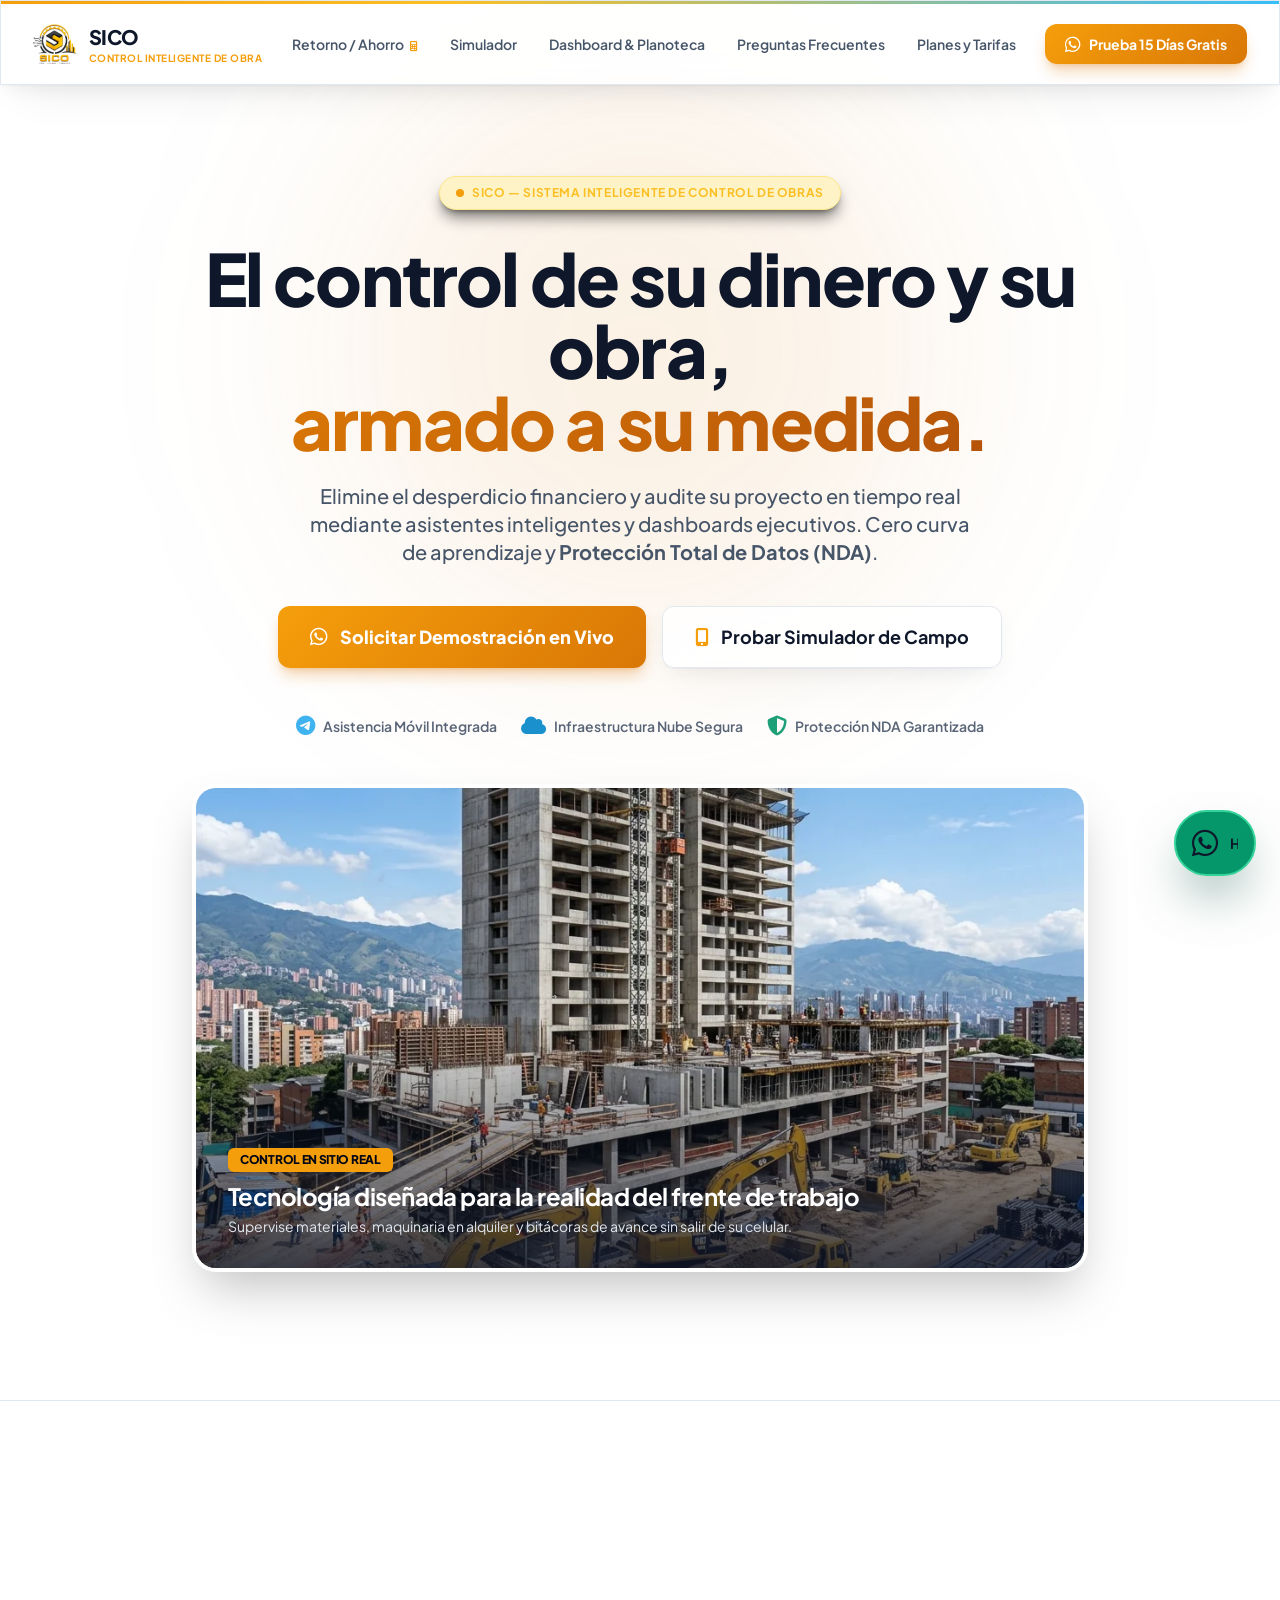
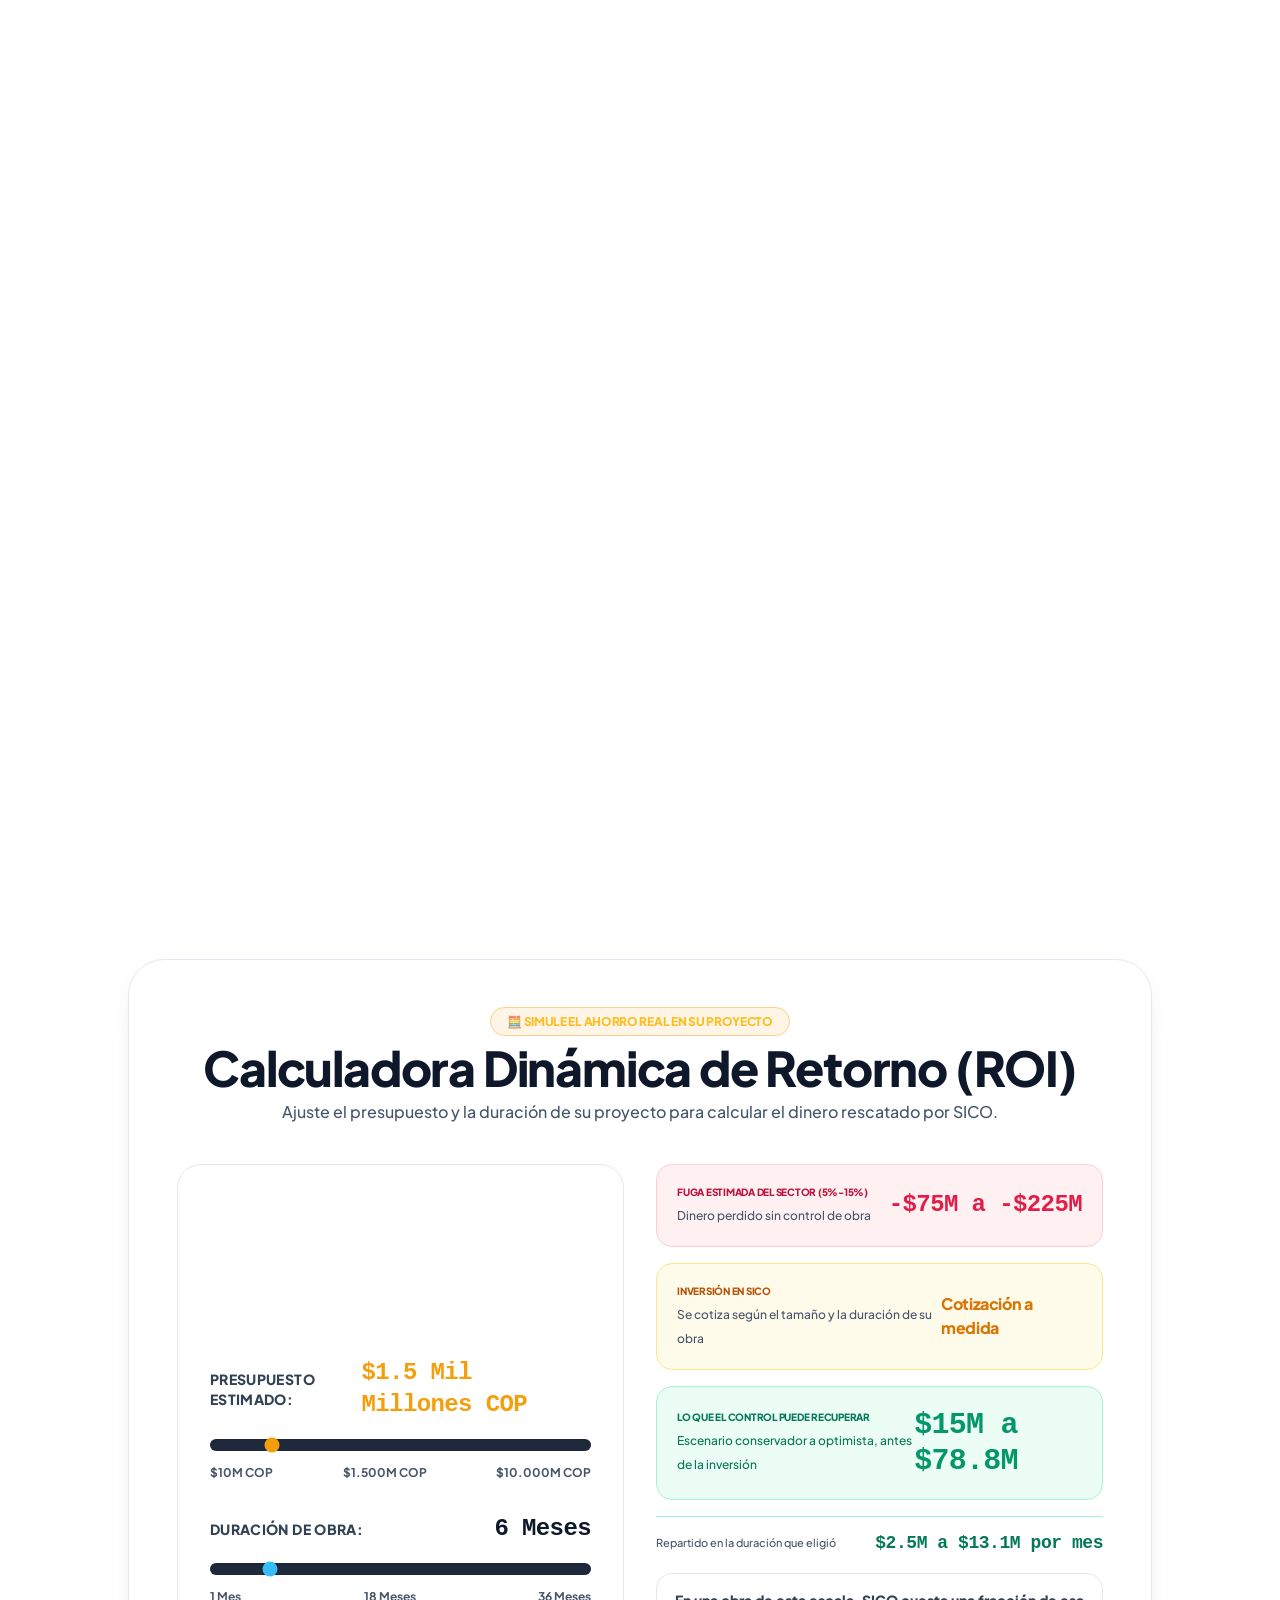
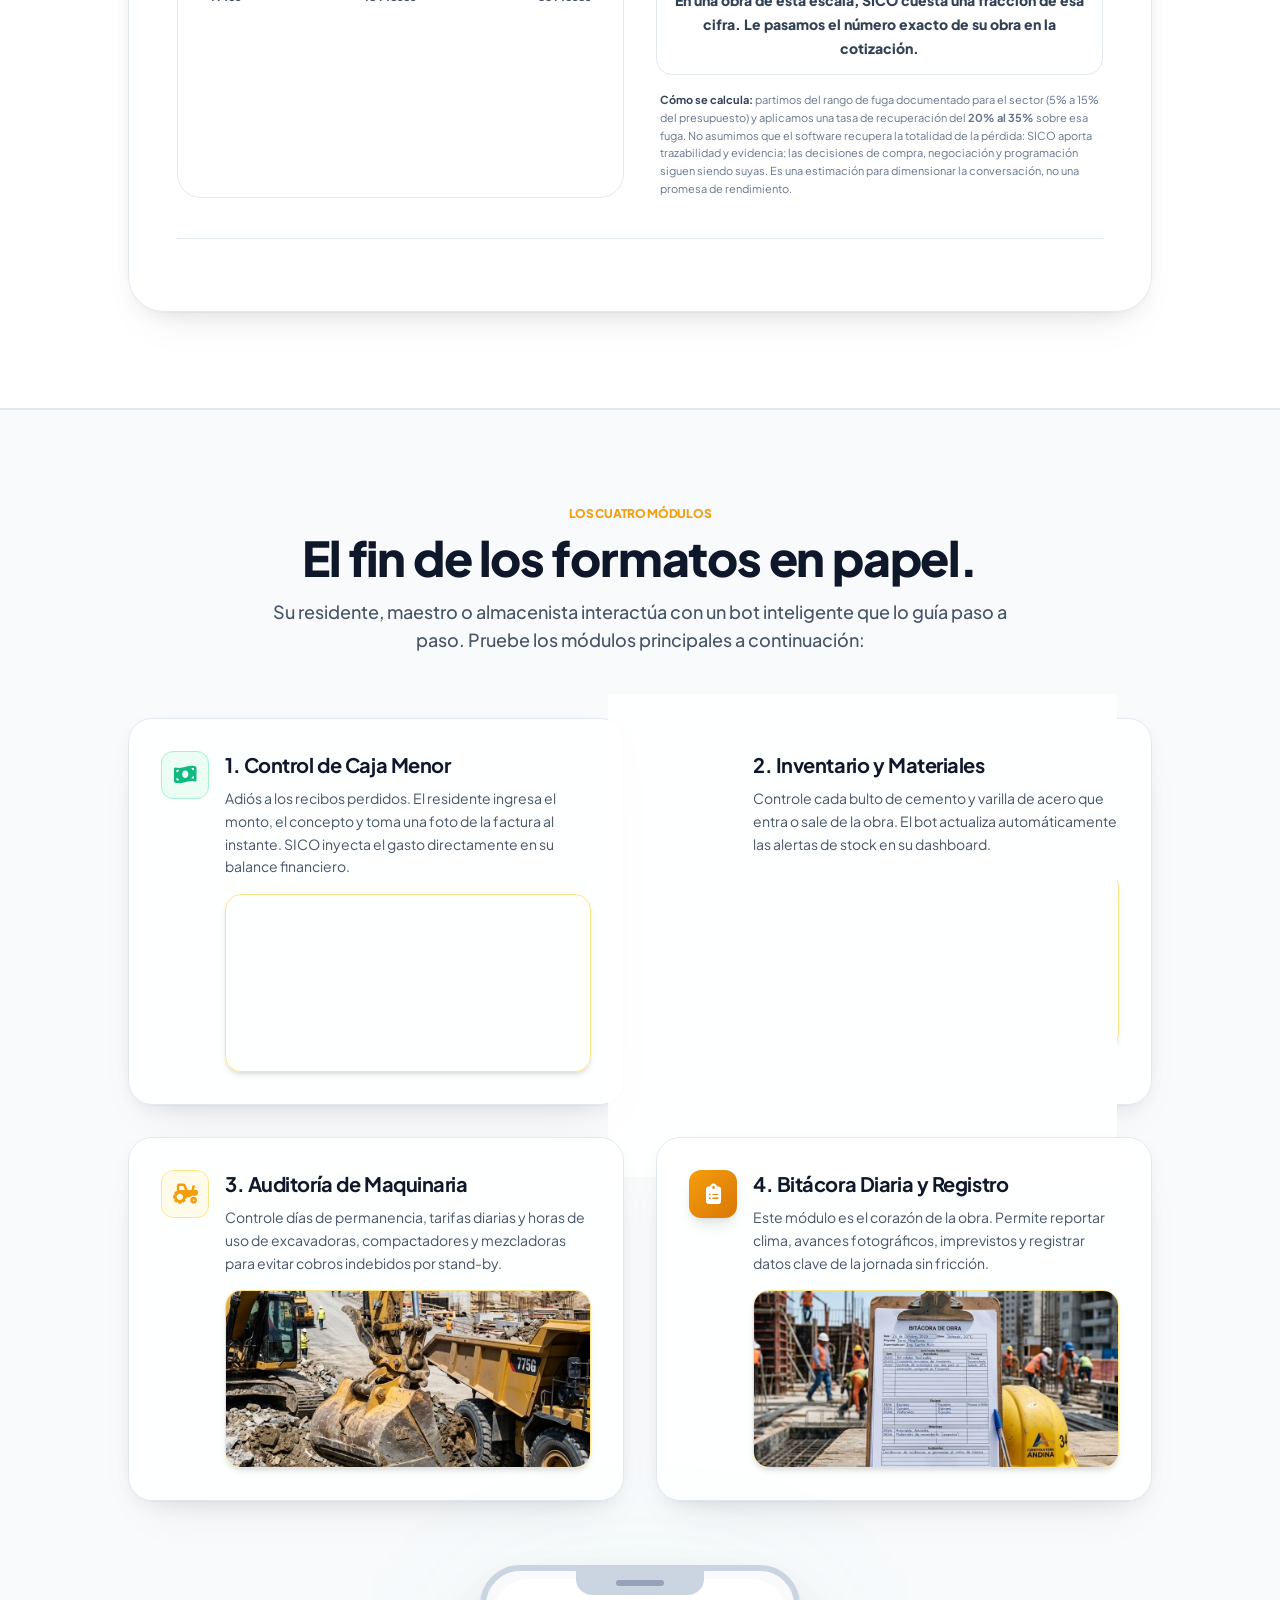
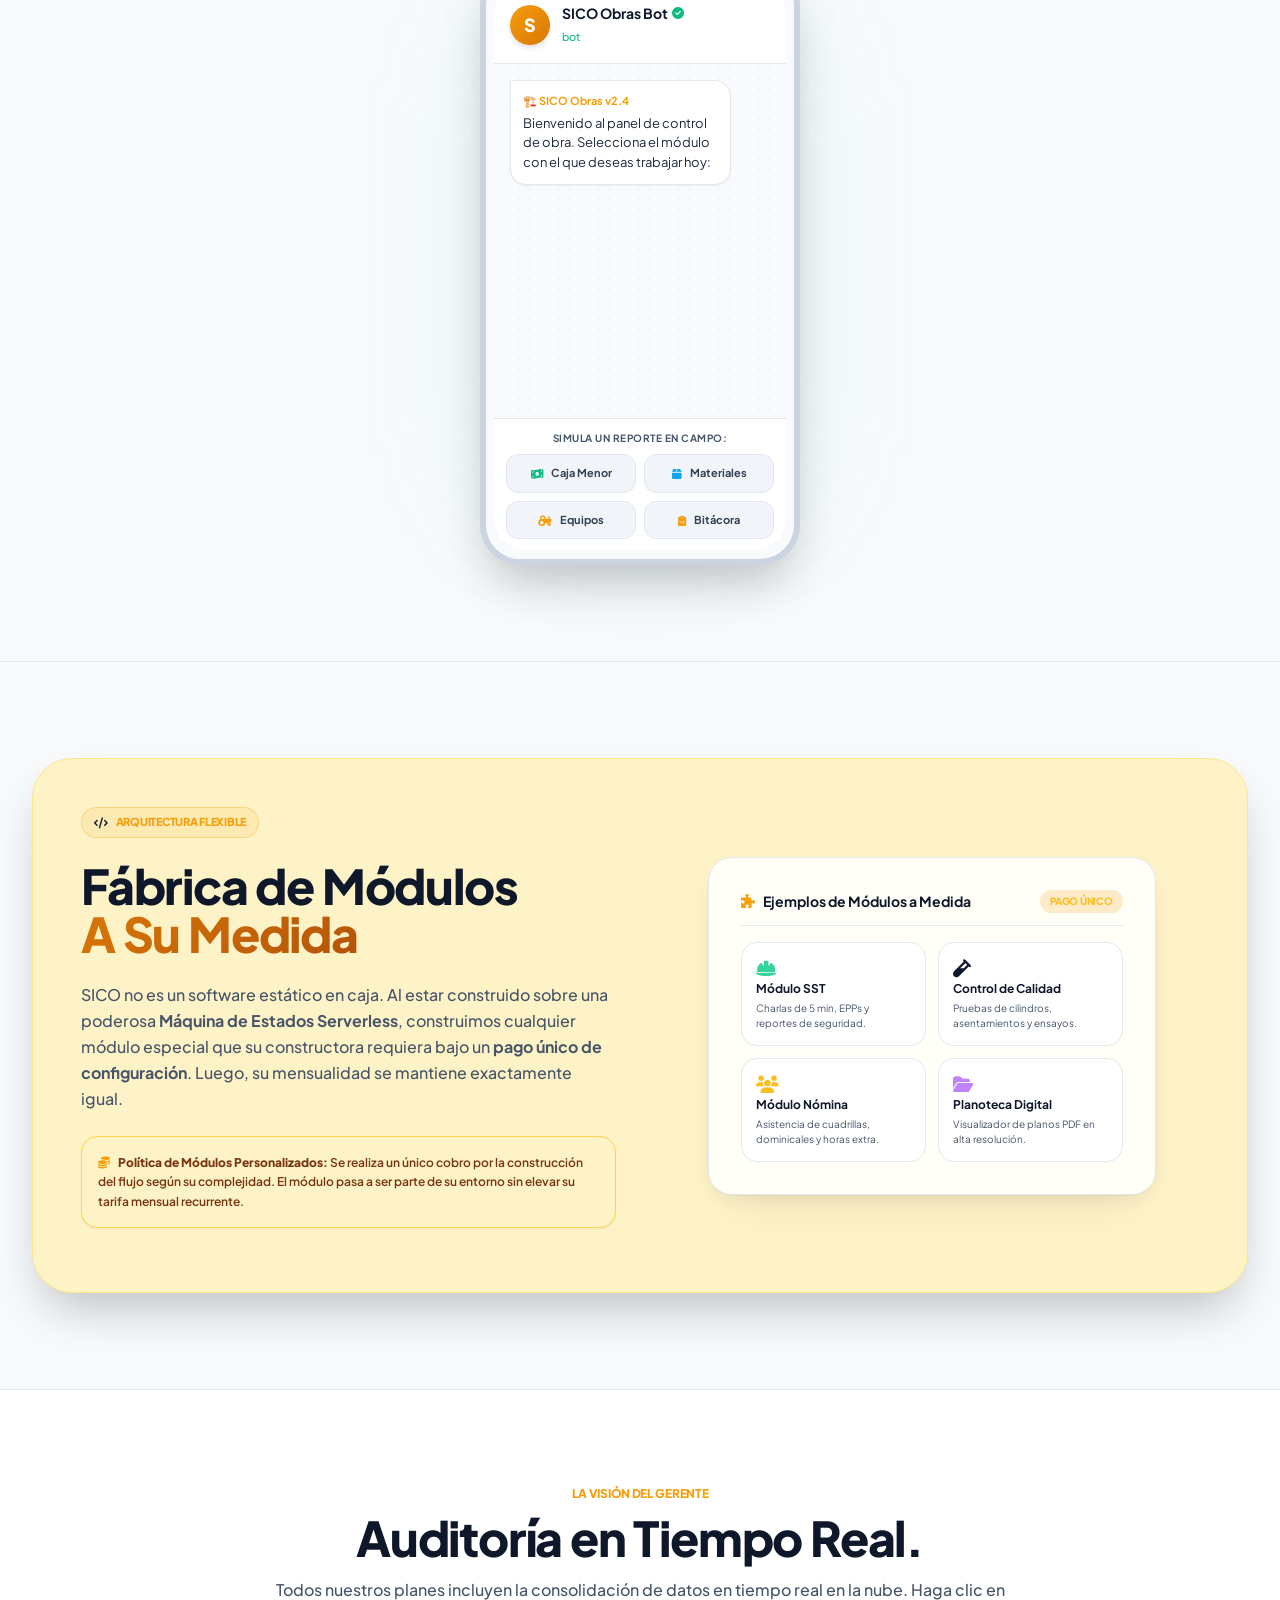
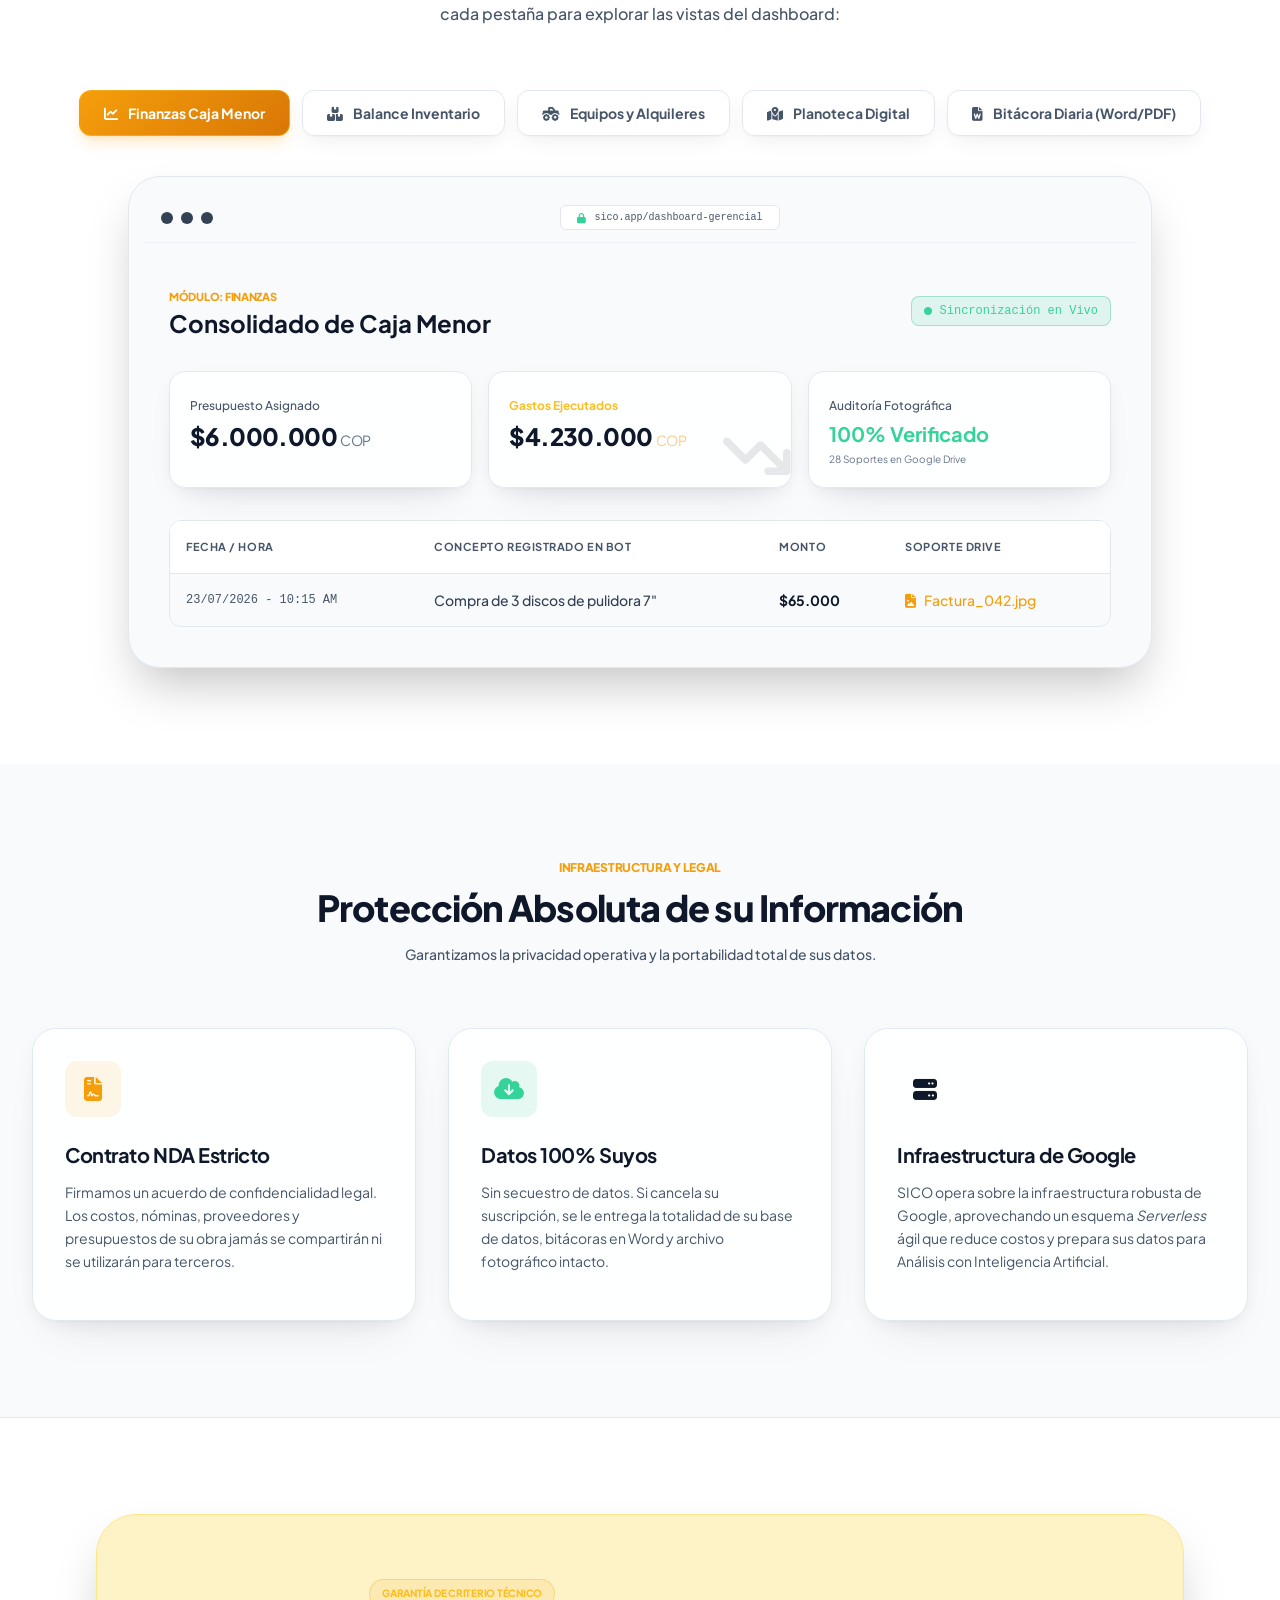
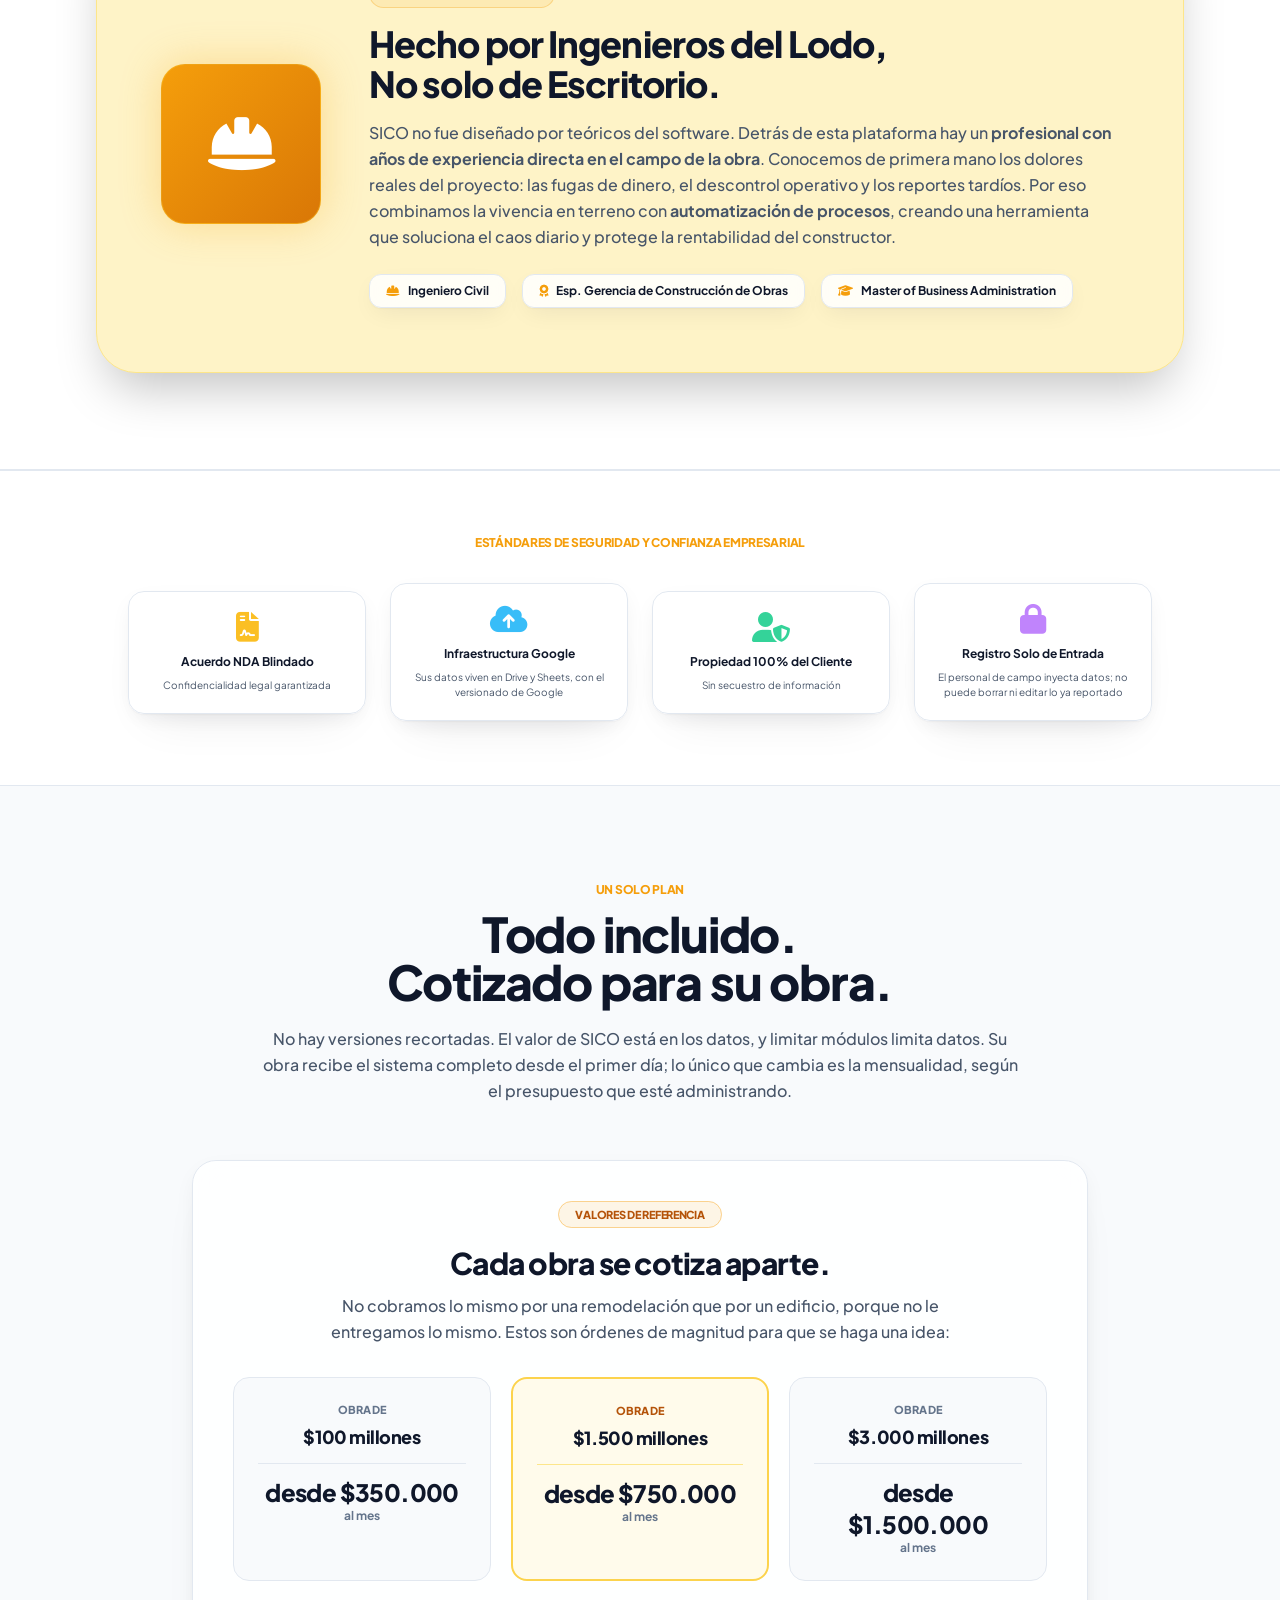
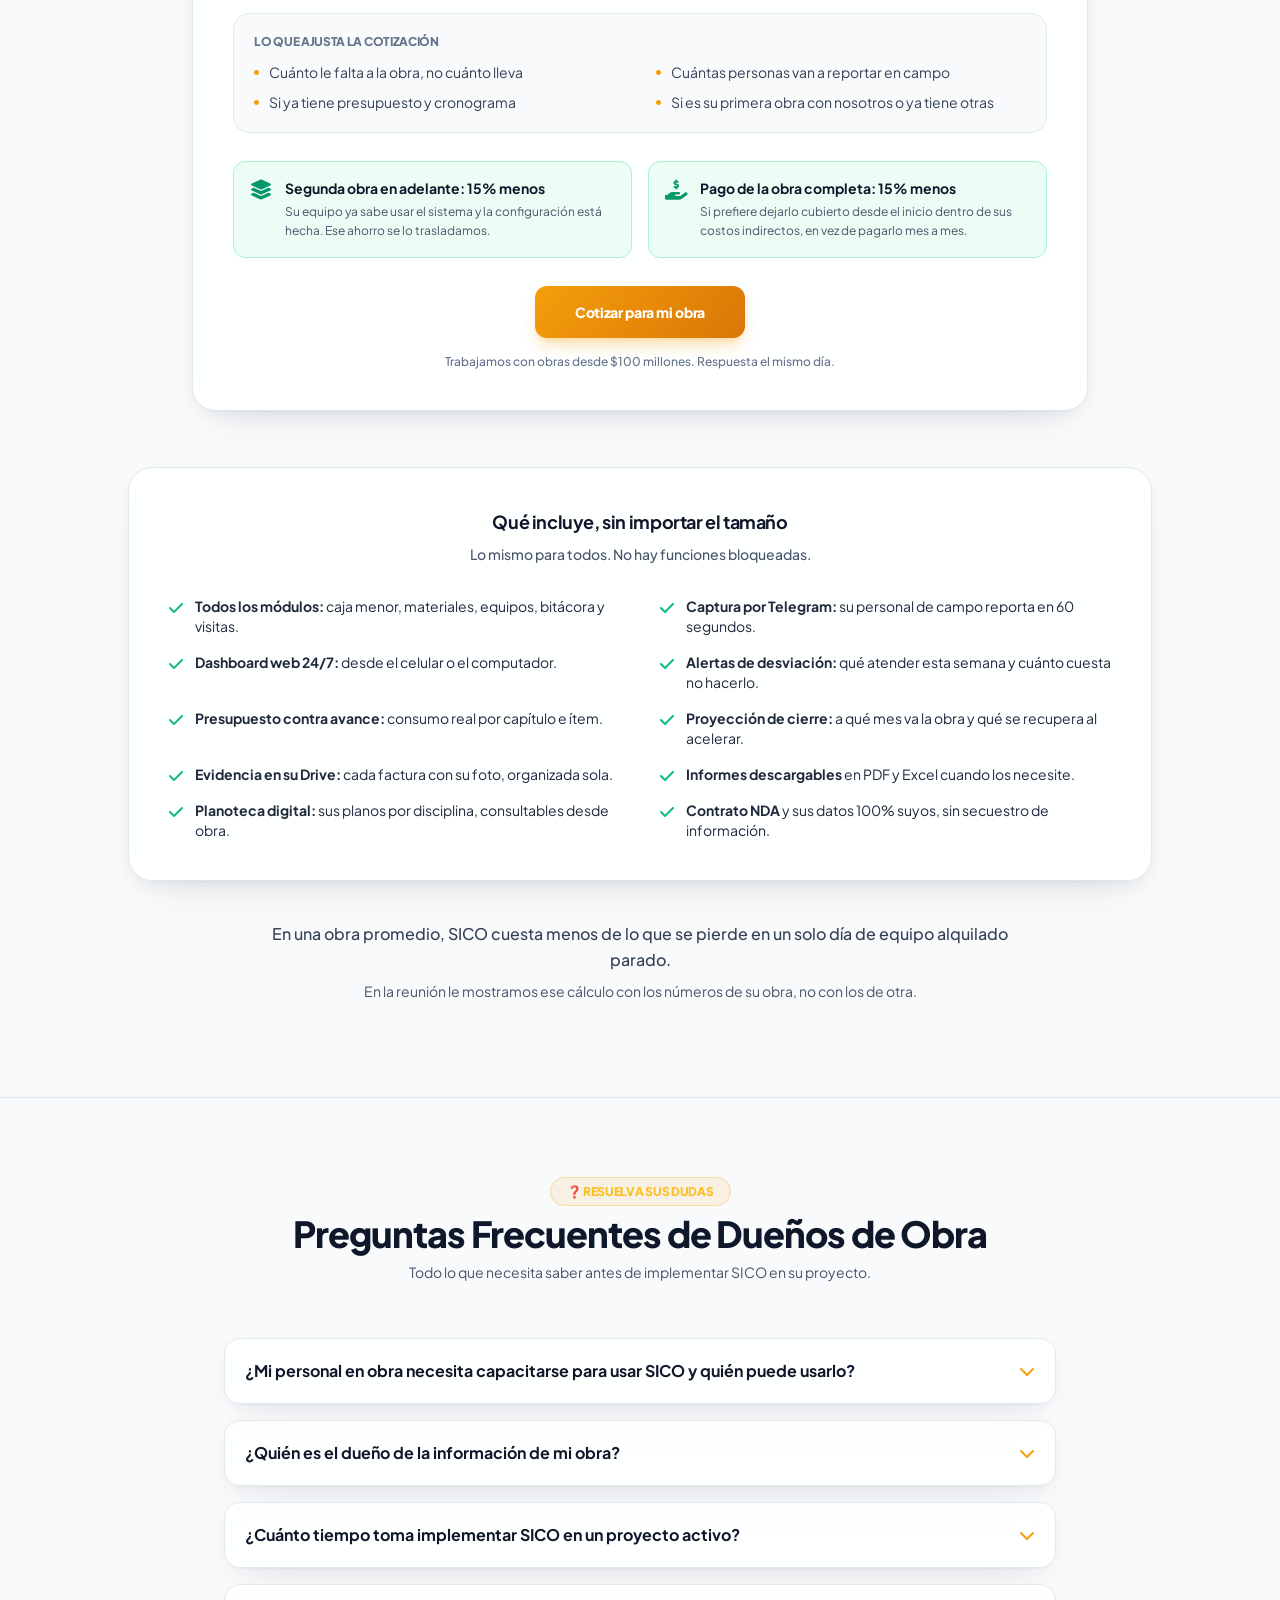
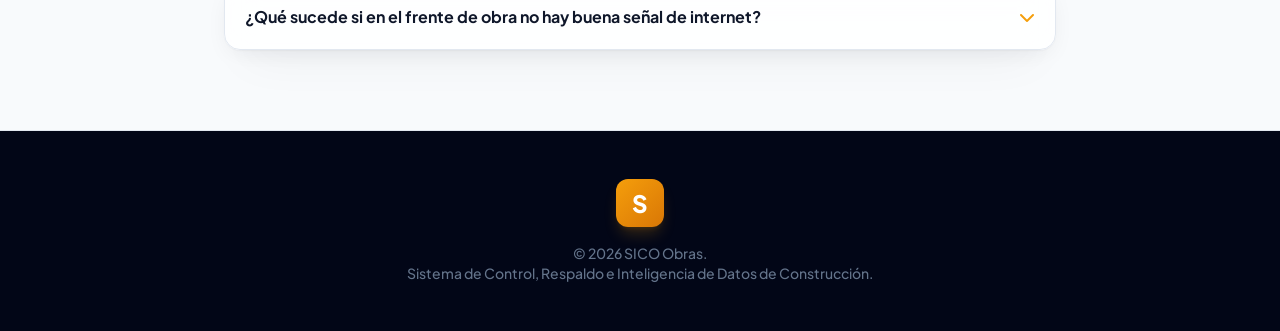
==== index.html @ 71a1b3aa "Retorno: cifras alineadas con la calculadora y el slider de meses ya calcula" ====
<!DOCTYPE html>
<html lang="es" class="scroll-smooth">
<head>
    <meta charset="UTF-8">
    <meta name="viewport" content="width=device-width, initial-scale=1.0">
    <title>SICO - Control, Respaldo y Visibilidad Total para el Dueño de Obra</title>
    <meta name="description" content="Sistema Inteligente de Control de Obras. Audite su presupuesto, caja menor, materiales y bitácoras en tiempo real con cero curva de aprendizaje.">
    
    <!-- Open Graph / WhatsApp / Social Media Meta Tags -->
    <meta property="og:type" content="website">
    <meta property="og:url" content="https://jguao18.github.io/sico-web/">
    <meta property="og:title" content="SICO — Control Inteligente y Respaldo de Obra">
    <meta property="og:description" content="Audite caja menor, materiales, maquinaria y bitácora de su obra en tiempo real. Sus datos, su Drive, contrato NDA.">
    <meta property="og:image" content="https://jguao18.github.io/sico-web/assets/logo_final.jpeg">
    <meta property="og:locale" content="es_CO">
    <meta name="theme-color" content="#0F172A">

    <!-- Favicons -->
    <link rel="icon" href="assets/favicon.ico" sizes="any">
    <link rel="icon" type="image/png" sizes="32x32" href="assets/favicon-32.png">
    <link rel="icon" type="image/png" sizes="192x192" href="assets/favicon-192.png">
    <link rel="apple-touch-icon" href="assets/favicon-180.png">

    <link rel="preload" as="image" href="assets/obra_hero.webp" type="image/webp">
    <link rel="preload" as="font" type="font/woff2" href="assets/fonts/plus-jakarta-sans-latin-800-normal.woff2" crossorigin>

    <!-- ------------------------------------------------------------------
         ESTILOS: TODO LOCAL, CERO CDN
         Antes esto eran tres llamadas externas (cdn.tailwindcss.com, cdnjs y
         fonts.googleapis.com). El 4 de agosto de 2026 el DNS dejo de resolver
         cdn.tailwindcss.com y la pagina se mostro sin una sola linea de CSS:
         todo el contenido apilado a la izquierda. Un sitio comercial no puede
         depender de que tres servidores ajenos respondan.

         assets/sico.css lleva dentro Tailwind ya compilado, Font Awesome
         (solo los 44 iconos que usa la pagina) y Plus Jakarta Sans.
         La configuracion de tema que antes vivia aqui en un <script> ahora
         esta en assets/tailwind.config.js.

         IMPORTANTE: si agregas clases nuevas de Tailwind al HTML, hay que
         recompilar. Pasos en assets/COMO-RECOMPILAR.md
         ------------------------------------------------------------------ -->
    <link rel="stylesheet" href="assets/sico.css">
    <style>
        body {
            background-color: #F8FAFC;
            background-image: radial-gradient(circle at top, #FFFFFF 0%, #F8FAFC 100%);
            color: #0F172A;
        }
        .amber-gradient {
            background: linear-gradient(135deg, #F59E0B 0%, #D97706 100%);
        }
        .amber-gradient-text {
            background: linear-gradient(135deg, #D97706 0%, #B45309 100%);
            -webkit-background-clip: text;
            -webkit-text-fill-color: transparent;
        }
        .glass-panel {
            background: rgba(255, 255, 255, 0.85);
            backdrop-filter: blur(16px);
            -webkit-backdrop-filter: blur(16px);
            border: 1px solid #E2E8F0;
            /* Sombra en capas: una cercana y densa para definir el borde, otra
               amplia y difusa para dar profundidad. Es lo que separa una tarjeta
               que se ve "plana de plantilla" de una que se ve cara. */
            box-shadow:
                0 1px 2px rgba(15, 23, 42, 0.04),
                0 8px 24px -6px rgba(15, 23, 42, 0.08),
                0 24px 48px -24px rgba(15, 23, 42, 0.10);
            transition: box-shadow .35s cubic-bezier(.4,0,.2,1), transform .35s cubic-bezier(.4,0,.2,1);
        }
        .glass-panel:hover {
            box-shadow:
                0 1px 2px rgba(15, 23, 42, 0.05),
                0 12px 32px -8px rgba(15, 23, 42, 0.12),
                0 32px 64px -28px rgba(15, 23, 42, 0.16);
        }

        /* ------------------------------------------------------------------
           ACABADO TIPOGRÁFICO
           Los títulos muy grandes con font-weight 900 necesitan tracking
           negativo; sin él se leen anchos y baratos. Las cifras van en
           tabular-nums para que no "bailen" al mover los sliders del ROI.
           ------------------------------------------------------------------ */
        h1, h2, h3 { letter-spacing: -0.022em; }
        .font-black { letter-spacing: -0.025em; }
        .font-mono, [id^="calc"], [id^="kpi"] {
            font-variant-numeric: tabular-nums;
            font-feature-settings: "tnum" 1;
        }
        body {
            -webkit-font-smoothing: antialiased;
            -moz-osx-font-smoothing: grayscale;
            text-rendering: optimizeLegibility;
        }

        /* Filete superior de marca: detalle de acabado de sitio corporativo */
        .brand-rule {
            height: 3px;
            background: linear-gradient(90deg, #F59E0B 0%, #FBBF24 35%, #38BDF8 100%);
        }

        /* Respeta a quien tiene activado "reducir movimiento" en su sistema */
        @media (prefers-reduced-motion: reduce) {
            *, *::before, *::after {
                animation-duration: .01ms !important;
                transition-duration: .01ms !important;
                scroll-behavior: auto !important;
            }
        }
        .glass-panel-light {
            background: #FEF3C7;
            border: 1px solid #FDE68A;
        }
        .glow-accent {
            box-shadow: 0 0 25px rgba(217, 119, 6, 0.15);
        }
        .glow-hover:hover {
            box-shadow: 0 10px 30px rgba(217, 119, 6, 0.15);
            border-color: rgba(217, 119, 6, 0.4);
        }
        
        .telegram-chat::-webkit-scrollbar {
            width: 4px;
        }
        .telegram-chat::-webkit-scrollbar-thumb {
            background: #CBD5E1;
            border-radius: 4px;
        }
    </style>
</head>
<body class="text-sico-textMain font-sans antialiased selection:bg-sico-accent selection:text-slate-900">

    <!-- NAVIGATION BAR -->
    <nav class="fixed top-0 left-0 w-full z-50 glass-panel border-b border-sico-border shadow-lg">
        <div class="brand-rule"></div>
        <div class="max-w-7xl mx-auto px-4 sm:px-6 lg:px-8 h-20 flex items-center justify-between">
            <div class="flex items-center gap-3">
                <!-- LOGO OFICIAL FLUIDO -->
                <div class="relative group cursor-pointer">
                    <picture>
                        <source srcset="assets/logo_sico.webp" type="image/webp">
                        <img src="assets/logo_sico.png" alt="Logo SICO" width="44" height="40" decoding="async" class="h-10 w-auto object-contain">
                    </picture>
                </div>
                <div>
                    <span class="text-xl font-black tracking-wider text-slate-900">SICO</span>
                    <span class="block text-[10px] text-sico-accent font-bold uppercase tracking-wider">Control Inteligente de Obra</span>
                </div>
            </div>
            <div class="hidden lg:flex items-center gap-8 text-sm font-semibold text-sico-textMuted">
                <a href="#ahorro" class="hover:text-sico-accent transition-colors">Retorno / Ahorro <i class="fa-solid fa-calculator text-sico-accent text-[10px] ml-1"></i></a>
                <a href="#simulador" class="hover:text-sico-accent transition-colors">Simulador</a>
                <a href="#resumenes" class="hover:text-sico-accent transition-colors">Dashboard & Planoteca</a>
                <a href="#faq" class="hover:text-sico-accent transition-colors">Preguntas Frecuentes</a>
                <a href="#planes" class="hover:text-sico-accent transition-colors">Planes y Tarifas</a>
            </div>
            <a href="https://wa.me/573012699885?text=Hola,%20me%20interesa%20solicitar%20una%20prueba%20de%2015%20d%C3%ADas%20gratis%20de%20SICO%20para%20mi%20obra." target="_blank" class="amber-gradient text-white font-bold px-5 py-2.5 rounded-xl hover:scale-105 transition-all text-sm shadow-lg shadow-amber-600/30 flex items-center gap-2">
                <i class="fa-brands fa-whatsapp text-lg"></i>
                <span class="hidden sm:inline">Prueba 15 Días Gratis</span>
                <span class="sm:hidden">Probar SICO</span>
            </a>
        </div>
    </nav>

    <!-- HERO SECTION -->
    <section class="relative pt-32 pb-20 md:pt-44 md:pb-32 overflow-hidden">
        <div class="absolute top-1/4 left-1/2 -translate-x-1/2 -translate-y-1/2 w-[600px] h-[600px] bg-amber-600/10 rounded-full blur-[120px] pointer-events-none"></div>
        <div class="absolute top-1/2 right-0 w-[400px] h-[400px] bg-blueNeon/5 rounded-full blur-[100px] pointer-events-none"></div>

        <div class="max-w-7xl mx-auto px-4 sm:px-6 lg:px-8 relative z-10">
            <div class="text-center max-w-4xl mx-auto">
                <div class="inline-flex items-center gap-2 px-4 py-2 rounded-full glass-panel-light border border-sico-border text-sico-accentLight text-xs font-bold uppercase tracking-wider mb-8 shadow-lg shadow-black/50">
                    <span class="w-2 h-2 rounded-full bg-sico-accent animate-pulse"></span>
                    SICO — Sistema Inteligente de Control de Obras
                </div>
                <h1 class="text-4xl md:text-6xl lg:text-7xl font-black tracking-tight leading-tight mb-6">
                    El control de su dinero y su obra, <br class="hidden md:block">
                    <span class="amber-gradient-text">armado a su medida.</span>
                </h1>
                <p class="text-lg md:text-xl text-sico-textMuted mb-10 leading-relaxed max-w-2xl mx-auto font-medium">
                    Elimine el desperdicio financiero y audite su proyecto en tiempo real mediante asistentes inteligentes y dashboards ejecutivos. Cero curva de aprendizaje y <strong>Protección Total de Datos (NDA)</strong>.
                </p>
                <div class="flex flex-col sm:flex-row gap-4 justify-center">
                    <a href="https://wa.me/573012699885?text=Hola,%20quiero%20cotizar%20SICO%20y%20ver%20el%20ahorro%20estimado%20para%20mi%20obra." target="_blank" class="amber-gradient text-white text-base md:text-lg font-extrabold px-8 py-4 rounded-xl hover:scale-105 transition-all shadow-lg shadow-amber-600/30 flex items-center justify-center gap-3">
                        <i class="fa-brands fa-whatsapp text-xl"></i>
                        Solicitar Demostración en Vivo
                    </a>
                    <a href="#simulador" class="glass-panel hover:bg-sico-bgSurfaceHover text-slate-900 text-base md:text-lg font-bold px-8 py-4 rounded-xl transition-all border border-sico-border flex items-center justify-center gap-3">
                        <i class="fa-solid fa-mobile-screen-button text-sico-accent"></i>
                        Probar Simulador de Campo
                    </a>
                </div>
                <div class="mt-12 flex flex-wrap justify-center items-center gap-6 text-sico-textMuted text-sm font-semibold opacity-90 mb-12">
                    <div class="flex items-center gap-2"><i class="fa-brands fa-telegram text-[#2AABEE] text-xl"></i> Asistencia Móvil Integrada</div>
                    <div class="flex items-center gap-2"><i class="fa-solid fa-cloud text-sky-600 text-xl"></i> Infraestructura Nube Segura</div>
                    <div class="flex items-center gap-2"><i class="fa-solid fa-shield-halved text-emerald-600 text-xl"></i> Protección NDA Garantizada</div>
                </div>

                <!-- IMAGEN REAL DE OBRA Y MAQUINARIA DE IMPACTO -->
                <div class="relative mx-auto max-w-5xl rounded-3xl overflow-hidden shadow-2xl border-4 border-white bg-slate-200">
                    <picture>
                        <source srcset="assets/obra_hero.webp" type="image/webp">
                        <img src="assets/obra_hero.png" alt="Obra de construcción con maquinaria en campo" width="1024" height="1024" fetchpriority="high" decoding="async" class="w-full h-[380px] md:h-[480px] object-cover hover:scale-105 transition-transform duration-700">
                    </picture>
                    <div class="absolute inset-0 bg-gradient-to-t from-slate-900/80 via-transparent to-transparent flex items-end p-6 md:p-8">
                        <div class="text-left text-white max-w-2xl">
                            <span class="bg-amber-500 text-slate-950 text-xs font-black px-3 py-1 rounded-md uppercase tracking-wider mb-2 inline-block">Control en Sitio Real</span>
                            <h3 class="text-xl md:text-2xl font-bold text-white">Tecnología diseñada para la realidad del frente de trabajo</h3>
                            <p class="text-xs md:text-sm text-slate-200 mt-1">Supervise materiales, maquinaria en alquiler y bitácoras de avance sin salir de su celular.</p>
                        </div>
                    </div>
                </div>
            </div>
        </div>
    </section>

    <!-- CALCULADORA DE PÉRDIDAS VS. AHORRO GENERALIZADA POR FUENTES (McKinsey & Lean Construction Institute) -->
    <section id="ahorro" class="py-24 bg-sico-bgSurface border-y border-sico-border relative overflow-hidden">
        <div class="max-w-7xl mx-auto px-4 sm:px-6 lg:px-8 relative z-10">
            <div class="text-center max-w-3xl mx-auto mb-16">
                <h2 class="text-xs font-black text-sico-accent tracking-widest uppercase mb-3">Estudios Globales del Sector Construcción</h2>
                <p class="text-3xl sm:text-5xl font-black text-slate-900 leading-tight">
                    Diagnóstico Financiero: ¿Cuánto Dinero está Perdiendo su Obra?
                </p>
                <p class="text-sico-textMuted text-base mt-4 font-medium leading-relaxed">
                    <strong>McKinsey &amp; Company</strong> documenta que la productividad global de la construcción crece apenas
                    <strong>0,4% anual</strong> desde el año 2000, y que los sobrecostos promedian el <strong>79%</strong> frente al
                    presupuesto inicial en grandes proyectos. La literatura de <strong>Lean Construction</strong> ubica el desperdicio
                    en más del <strong>50% del tiempo en sitio</strong>, concentrado en coordinar mano de obra y mover materiales.
                </p>
                <p class="text-sico-textMuted text-sm mt-3 font-medium leading-relaxed">
                    Sobre esa base, nuestra estimación de trabajo es que entre el <strong>5% y el 15% del presupuesto</strong> de una
                    obra se va en sobrecostos invisibles, materiales no trazados y horas muertas. Es un rango operativo, no una cifra
                    publicada: lo usamos para dimensionar la conversación con usted, y lo primero que hace SICO es medir cuánto es
                    en su obra en concreto.
                </p>
            </div>

            <div class="grid grid-cols-1 lg:grid-cols-2 gap-8 max-w-6xl mx-auto items-stretch">
                <!-- Tarjeta 1: PÉRDIDAS INVISIBLES EN CUALQUIER PROYECTO -->
                <div class="bg-white p-8 rounded-3xl border border-slate-200 shadow-xl relative flex flex-col justify-between">
                    <div>
                        <div class="flex justify-between items-center mb-6">
                            <span class="bg-rose-50 text-rose-700 border border-rose-200 text-xs font-black px-3 py-1 rounded-full uppercase tracking-wider">
                                ❌ Fugas Típicas del Sector (5% a 15%)
                            </span>
                            <span class="text-xs text-slate-600 font-mono">Cualquier Escala de Obra</span>
                        </div>

                        <div class="space-y-4 mb-8">
                            <div class="flex justify-between items-center p-3.5 bg-slate-50 rounded-xl border border-slate-200 shadow-sm">
                                <span class="text-xs text-slate-600"><i class="fa-solid fa-boxes-stacked text-rose-600 mr-2"></i> Pérdida y robo "hormiga" de insumos</span>
                                <span class="text-xs font-bold text-rose-600">2.5% a 5% del Presupuesto</span>
                            </div>
                            <div class="flex justify-between items-center p-3.5 bg-slate-50 rounded-xl border border-slate-200 shadow-sm">
                                <span class="text-xs text-slate-600"><i class="fa-solid fa-truck-monster text-rose-600 mr-2"></i> Maquinaria en Stand-By no auditado</span>
                                <span class="text-xs font-bold text-rose-600">Sobrecosto recurrente</span>
                            </div>
                            <div class="flex justify-between items-center p-3.5 bg-slate-50 rounded-xl border border-slate-200 shadow-sm">
                                <span class="text-xs text-slate-600"><i class="fa-solid fa-receipt text-rose-600 mr-2"></i> Gastos de Caja Menor sin factura fotográfica</span>
                                <span class="text-xs font-bold text-rose-600">Fugas diarias en efectivo</span>
                            </div>
                            <div class="flex justify-between items-center p-3.5 bg-slate-50 rounded-xl border border-slate-200 shadow-sm">
                                <span class="text-xs text-slate-600"><i class="fa-solid fa-clock text-rose-600 mr-2"></i> Horas muertas por falta de coordinación</span>
                                <span class="text-xs font-bold text-rose-600">+50% del tiempo en sitio</span>
                            </div>
                        </div>
                    </div>

                    <div class="border-t border-rose-500/30 pt-4 flex justify-between items-center">
                        <span class="text-xs font-bold text-slate-600 uppercase">Impacto Financiero Total:</span>
                        <span class="text-xl sm:text-2xl font-black text-rose-500">5% a 15% del Valor de la Obra</span>
                    </div>
                </div>

                <!-- Tarjeta 2: RETORNO PROPORCIONAL CON SICO -->
                <div class="bg-white p-8 rounded-3xl border border-slate-200 shadow-xl relative flex flex-col justify-between">
                    <div>
                        <div class="flex justify-between items-center mb-6">
                            <span class="bg-emerald-50 text-emerald-700 border border-emerald-200 text-xs font-black px-3 py-1 rounded-full uppercase tracking-wider">
                                ✅ Retorno Directo con SICO
                            </span>
                            <span class="text-xs text-emerald-400 font-mono font-bold">Respaldo Técnico</span>
                        </div>

                        <div class="space-y-4 mb-6">
                            <!-- Las cifras salen de la misma cuenta que la calculadora de abajo:
                                 fuga del 5% al 15% del presupuesto, de la cual es recuperable
                                 entre el 20% y el 35%. Es decir, del 1% al 5% del presupuesto.
                                 Antes esta tarjeta prometia el 5% al 10%, que es la fuga completa
                                 y no lo que el control documental recupera. Si cambia
                                 TASA_RECUPERACION en el script, hay que cambiar estos numeros. -->
                            <div class="p-3 bg-emerald-50 rounded-xl border border-emerald-200 text-xs text-slate-700">
                                <span class="font-bold text-emerald-700 block mb-1">🏗️ Obra de $300 Millones COP:</span>
                                Recupera entre <strong>$3M y $15M COP</strong> con evidencia fotográfica y registro diario.
                            </div>
                            <div class="p-3 bg-emerald-50 rounded-xl border border-emerald-200 text-xs text-slate-700">
                                <span class="font-bold text-emerald-700 block mb-1">🏢 Obra de $1.500 Millones COP:</span>
                                Recupera entre <strong>$15M y $78M COP</strong> con evidencia fotográfica y registro diario.
                            </div>
                            <div class="p-3 bg-emerald-50 rounded-xl border border-emerald-200 text-xs text-slate-700">
                                <span class="font-bold text-emerald-700 block mb-1">🌆 Obra de $3.000 Millones COP:</span>
                                Recupera entre <strong>$30M y $157M COP</strong> con evidencia fotográfica y registro diario.
                            </div>
                            <p class="text-[11px] text-slate-500 leading-relaxed px-1">
                                La mensualidad no aparece aquí a propósito: se cotiza según el tamaño y la
                                duración de su obra. Los valores de referencia están en la sección de precios.
                            </p>
                        </div>
                    </div>

                    <div class="border-t border-emerald-500/40 pt-4 flex flex-col sm:flex-row sm:justify-between sm:items-center gap-3">
                        <div>
                            <span class="text-xs font-bold text-slate-600 uppercase block">Qué recupera el control documental</span>
                            <span class="text-[11px] text-slate-600">Entre el 20% y el 35% de esa fuga es trazable y evitable con soporte fotográfico y registro diario</span>
                        </div>
                        <span class="text-2xl sm:text-3xl font-black text-emerald-600 whitespace-nowrap">1% a 5% del presupuesto</span>
                    </div>
                </div>
            </div>

            <!-- CALCULADORA DINÁMICA DE RETORNO Y TIEMPO (DISEÑO AMPLIFICADO GIGANTE) -->
            <div class="mt-14 max-w-5xl mx-auto glass-panel p-8 sm:p-12 rounded-[36px] border-2 border-sico-accent/50 shadow-[0_0_60px_rgba(245,158,11,0.15)] relative">
                <div class="text-center mb-10">
                    <span class="bg-amber-500/10 text-amber-400 border border-amber-500/40 text-xs font-black px-4 py-1.5 rounded-full uppercase tracking-widest">
                        🧮 Simule el Ahorro Real en su Proyecto
                    </span>
                    <h3 class="text-3xl sm:text-4xl md:text-5xl font-black text-slate-900 mt-3 tracking-tight">Calculadora Dinámica de Retorno (ROI)</h3>
                    <p class="text-sm sm:text-base text-slate-600 mt-2 font-medium">Ajuste el presupuesto y la duración de su proyecto para calcular el dinero rescatado por SICO.</p>
                </div>

                <div class="grid grid-cols-1 lg:grid-cols-12 gap-8 items-stretch border-b border-slate-200 pb-10 mb-6">
                    <!-- Controles / Sliders (5 cols) -->
                    <div class="lg:col-span-6 space-y-8 flex flex-col justify-center bg-white p-6 sm:p-8 rounded-3xl border border-slate-200">
                        <div>
                            <div class="flex justify-between items-center mb-3">
                                <label class="text-xs sm:text-sm font-extrabold text-slate-700 uppercase tracking-wide">Presupuesto Estimado:</label>
                                <span id="calcBudgetVal" class="text-lg sm:text-2xl font-black text-sico-accent font-mono">$1.500 Millones COP</span>
                            </div>
                            <input type="range" id="calcBudgetRange" min="10" max="10000" step="10" value="1500" oninput="updateROICalc()" class="w-full h-3 bg-slate-800 rounded-lg appearance-none cursor-pointer accent-amber-500 shadow-inner">
                            <div class="flex justify-between text-xs text-slate-600 font-bold mt-2">
                                <span>$10M COP</span>
                                <span>$1.500M COP</span>
                                <span>$10.000M COP</span>
                            </div>
                        </div>

                        <div>
                            <div class="flex justify-between items-center mb-3">
                                <label class="text-xs sm:text-sm font-extrabold text-slate-700 uppercase tracking-wide">Duración de Obra:</label>
                                <span id="calcMonthsVal" class="text-lg sm:text-2xl font-black text-blueNeon font-mono">6 Meses</span>
                            </div>
                            <input type="range" id="calcMonthsRange" min="1" max="36" step="1" value="6" oninput="updateROICalc()" class="w-full h-3 bg-slate-800 rounded-lg appearance-none cursor-pointer accent-sky-400 shadow-inner">
                            <div class="flex justify-between text-xs text-slate-600 font-bold mt-2">
                                <span>1 Mes</span>
                                <span>18 Meses</span>
                                <span>36 Meses</span>
                            </div>
                        </div>
                    </div>

                    <!-- Resultados Calculados Armónicos y Equilibrados (6 cols) -->
                    <div class="lg:col-span-6 space-y-4 flex flex-col justify-between">
                        <!-- Métrica 1: Fuga Estimada (Borgoña) -->
                        <div class="bg-rose-50 p-4 sm:p-5 rounded-2xl border border-rose-200 flex justify-between items-center transition-all">
                            <div>
                                <span class="text-[10px] font-black text-rose-700 uppercase tracking-widest block mb-0.5">Fuga Estimada del Sector (5%-15%)</span>
                                <span class="text-xs text-slate-600 font-medium">Dinero perdido sin control de obra</span>
                            </div>
                            <span id="calcLossVal" class="text-lg sm:text-2xl font-black text-rose-600 font-mono font-extrabold">-$75M a -$225M</span>
                        </div>

                        <!-- Métrica 2: Inversión SICO (Ámbar) -->
                        <div class="bg-amber-50 p-4 sm:p-5 rounded-2xl border border-amber-200 flex justify-between items-center transition-all">
                            <div>
                                <span class="text-[10px] font-black text-amber-700 uppercase tracking-widest block mb-0.5">Inversión en SICO</span>
                                <span class="text-xs text-slate-600 font-medium">Se cotiza según el tamaño y la duración de su obra</span>
                            </div>
                            <span id="calcCostVal" class="text-sm sm:text-base font-black text-amber-600">Cotización a medida</span>
                        </div>

                        <!-- Métrica 3: Resultado neto (conservador a optimista) -->
                        <div class="bg-emerald-50 p-4 sm:p-5 rounded-2xl border border-emerald-200 flex justify-between items-center transition-all">
                            <div>
                                <span class="text-[10px] font-black text-emerald-700 uppercase tracking-widest block mb-0.5">Lo que el control puede recuperar</span>
                                <span class="text-xs text-emerald-700 font-medium">Escenario conservador a optimista, antes de la inversión</span>
                            </div>
                            <span id="calcNetVal" class="text-xl sm:text-3xl font-black text-emerald-600 font-mono">$15M a $78.8M</span>
                        </div>

                        <!-- Reparto por mes. Es lo que le da funcion al slider de duracion:
                             el total recuperado no depende de cuanto dure la obra, pero el
                             ritmo si. Esta es la cifra que se compara de frente con la
                             mensualidad en la reunion. -->
                        <div class="flex justify-between items-center gap-3 pt-3 mt-3 border-t border-emerald-200">
                            <span class="text-[11px] text-slate-600 font-medium leading-snug">Repartido en la duración que eligió</span>
                            <span id="calcPerMonthVal" class="text-sm sm:text-lg font-black text-emerald-700 font-mono whitespace-nowrap">$2.5M a $13.1M por mes</span>
                        </div>

                        <!-- Banner de punto de equilibrio -->
                        <div class="bg-white border border-slate-200 p-3.5 rounded-2xl text-center">
                            <span id="calcPaybackVal" class="text-xs sm:text-sm font-extrabold text-slate-700">Ajuste los controles para estimar el punto de equilibrio.</span>
                        </div>

                        <!-- Transparencia del modelo -->
                        <p class="text-[11px] text-slate-500 leading-relaxed px-1">
                            <strong class="text-slate-700">Cómo se calcula:</strong> partimos del rango de fuga documentado
                            para el sector (5% a 15% del presupuesto) y aplicamos una tasa de recuperación del
                            <strong>20% al 35%</strong> sobre esa fuga. No asumimos que el software recupera la totalidad
                            de la pérdida: SICO aporta trazabilidad y evidencia; las decisiones de compra, negociación y
                            programación siguen siendo suyas. Es una estimación para dimensionar la conversación, no una
                            promesa de rendimiento.
                        </p>
                    </div>
                </div>
            </div>
        </div>
    </section>

    <!-- SIMULADOR INTERACTIVO DE TELEGRAM -->
    <section id="simulador" class="py-24 relative border-t border-sico-border bg-sico-bgBase">
        <div class="max-w-7xl mx-auto px-4 sm:px-6 lg:px-8 relative z-10">
            <div class="text-center max-w-3xl mx-auto mb-16">
                <h2 class="text-xs font-black text-sico-accent tracking-widest uppercase mb-3">Los cuatro módulos</h2>
                <p class="text-3xl sm:text-5xl font-black text-slate-900 leading-tight">
                    El fin de los formatos en papel.
                </p>
                <p class="text-slate-600 text-base sm:text-lg mt-4 font-medium">
                    Su residente, maestro o almacenista interactúa con un bot inteligente que lo guía paso a paso. Pruebe los módulos principales a continuación:
                </p>
            </div>

            <div class="grid grid-cols-1 md:grid-cols-2 gap-8 max-w-5xl mx-auto mb-16">
                <!-- Module 1 -->
                <div class="glass-panel p-6 sm:p-8 rounded-3xl glow-hover transition-all duration-300 border-l-4 border-l-emerald-500">
                    <div class="flex items-start gap-4">
                        <div class="w-12 h-12 rounded-xl bg-emerald-50 border border-emerald-200 text-emerald-500 flex items-center justify-center text-xl font-bold shrink-0">
                            <i class="fa-solid fa-money-bill-wave"></i>
                        </div>
                        <div>
                            <h3 class="text-xl font-bold text-slate-900 mb-2">1. Control de Caja Menor</h3>
                            <p class="text-sm text-slate-600 leading-relaxed mb-4">
                                Adiós a los recibos perdidos. El residente ingresa el monto, el concepto y toma una foto de la factura al instante. SICO inyecta el gasto directamente en su balance financiero.
                            </p>
                            <div class="rounded-2xl overflow-hidden shadow-md border border-amber-200">
                                <picture>
                                    <source srcset="assets/caja_menor.webp" type="image/webp">
                                    <img src="assets/caja_menor.png" alt="Registro de caja menor con foto de factura desde el bot" width="900" height="900" loading="lazy" decoding="async" class="w-full h-44 object-cover">
                                </picture>
                            </div>
                        </div>
                    </div>
                </div>

                <!-- Module 2 -->
                <div class="glass-panel p-6 sm:p-8 rounded-3xl glow-hover transition-all duration-300 border-l-4 border-l-sky-500">
                    <div class="flex items-start gap-4">
                        <div class="w-12 h-12 rounded-xl bg-sky-50 border border-sky-200 text-sky-500 flex items-center justify-center text-xl font-bold shrink-0">
                            <i class="fa-solid fa-box"></i>
                        </div>
                        <div class="w-full">
                            <h3 class="text-xl font-bold text-slate-900 mb-2">2. Inventario y Materiales</h3>
                            <p class="text-sm text-slate-600 leading-relaxed mb-4">
                                Controle cada bulto de cemento y varilla de acero que entra o sale de la obra. El bot actualiza automáticamente las alertas de stock en su dashboard.
                            </p>
                            <div class="rounded-2xl overflow-hidden shadow-md border border-amber-200">
                                <picture>
                                    <source srcset="assets/materiales.webp" type="image/webp">
                                    <img src="assets/materiales.png" alt="Control de entrada y salida de materiales en obra" width="900" height="900" loading="lazy" decoding="async" class="w-full h-44 object-cover">
                                </picture>
                            </div>
                        </div>
                    </div>
                </div>

                <!-- Module 3 -->
                <div class="glass-panel p-6 sm:p-8 rounded-3xl glow-hover transition-all duration-300 border-l-4 border-l-amber-500">
                    <div class="flex items-start gap-4">
                        <div class="w-12 h-12 rounded-xl bg-amber-50 border border-amber-200 text-amber-500 flex items-center justify-center text-xl font-bold shrink-0">
                            <i class="fa-solid fa-tractor"></i>
                        </div>
                        <div>
                            <h3 class="text-xl font-bold text-slate-900 mb-2">3. Auditoría de Maquinaria</h3>
                            <p class="text-sm text-slate-600 leading-relaxed mb-4">
                                Controle días de permanencia, tarifas diarias y horas de uso de excavadoras, compactadores y mezcladoras para evitar cobros indebidos por stand-by.
                            </p>
                            <div class="rounded-2xl overflow-hidden shadow-md border border-amber-200">
                                <picture>
                                    <source srcset="assets/maquinaria.webp" type="image/webp">
                                    <img src="assets/maquinaria.png" alt="Auditoría de maquinaria y horómetros en obra" width="900" height="900" loading="lazy" decoding="async" class="w-full h-44 object-cover">
                                </picture>
                            </div>
                        </div>
                    </div>
                </div>

                <!-- Module 4 -->
                <div class="glass-panel p-6 sm:p-8 rounded-3xl glow-hover transition-all duration-300 border-l-4 border-l-sico-accent">
                    <div class="flex items-start gap-4">
                        <div class="w-12 h-12 rounded-xl amber-gradient text-white flex items-center justify-center text-xl font-bold shrink-0 shadow-lg">
                            <i class="fa-solid fa-clipboard-list"></i>
                        </div>
                        <div>
                            <h3 class="text-xl font-bold text-slate-900 mb-2">4. Bitácora Diaria y Registro</h3>
                            <p class="text-sm text-slate-600 leading-relaxed mb-4">
                                Este módulo es el corazón de la obra. Permite reportar clima, avances fotográficos, imprevistos y registrar datos clave de la jornada sin fricción.
                            </p>
                            <div class="rounded-2xl overflow-hidden shadow-md border border-amber-200">
                                <picture>
                                    <source srcset="assets/bitacora_obra.webp" type="image/webp">
                                    <img src="assets/bitacora_obra.png" alt="Bitácora diaria de obra con evidencia fotográfica" width="900" height="900" loading="lazy" decoding="async" class="w-full h-44 object-cover">
                                </picture>
                            </div>
                        </div>
                    </div>
                </div>
            </div>

            <div class="flex justify-center relative max-w-md mx-auto">
                <div class="absolute top-1/2 left-1/2 -translate-x-1/2 -translate-y-1/2 w-[300px] h-[500px] bg-emerald-400/10 blur-[80px] rounded-[40px] pointer-events-none"></div>
                
                <div class="w-[320px] h-[600px] bg-slate-50 rounded-[40px] p-2 border-[6px] border-slate-300 shadow-2xl relative flex flex-col justify-between animate-float">
                    <div class="absolute top-0 left-1/2 -translate-x-1/2 w-32 h-6 bg-slate-300 rounded-b-2xl z-20 flex justify-center items-center">
                        <div class="w-12 h-1.5 bg-slate-400 rounded-full"></div>
                    </div>

                    <div class="bg-white border-b border-slate-200 p-4 pt-6 rounded-t-[34px] flex items-center gap-3 shrink-0 relative z-10">
                        <div class="w-10 h-10 rounded-full amber-gradient flex items-center justify-center text-white font-black text-lg shadow-md">
                            S
                        </div>
                        <div>
                            <h4 class="text-sm font-bold text-slate-900 flex items-center gap-1">
                                SICO Obras Bot <i class="fa-solid fa-circle-check text-emerald-500 text-[12px]"></i>
                            </h4>
                            <span class="text-[11px] text-emerald-500 font-medium">bot</span>
                        </div>
                    </div>

                    <div id="telegramChat" class="telegram-chat flex-1 bg-slate-50 p-4 overflow-y-auto space-y-4 text-[13px] relative z-10" style="background-image: radial-gradient(rgba(15,23,42,0.03) 1px, transparent 1px); background-size: 10px 10px;">
                        <div class="bg-white p-3 rounded-2xl rounded-tl-none max-w-[85%] text-slate-800 border border-slate-200 shadow-sm">
                            <p class="font-bold text-sico-accent text-[11px] mb-1">🏗️ SICO Obras v2.4</p>
                            <p>Bienvenido al panel de control de obra. Selecciona el módulo con el que deseas trabajar hoy:</p>
                        </div>
                    </div>

                    <div class="bg-white border-t border-slate-200 p-3 rounded-b-[34px] shrink-0 space-y-2 relative z-10">
                        <p class="text-[10px] text-slate-600 text-center uppercase font-bold tracking-wider">Simula un reporte en campo:</p>
                        <div class="grid grid-cols-2 gap-2">
                            <button onclick="simBotFlow('caja')" class="bg-slate-100 hover:bg-sico-accent hover:text-white border border-slate-200 text-slate-700 text-[11px] font-bold py-2.5 px-2 rounded-xl transition-colors text-left flex items-center justify-center gap-2">
                                <i class="fa-solid fa-money-bill-wave text-emerald-500 group-hover:text-white"></i> Caja Menor
                            </button>
                            <button onclick="simBotFlow('material')" class="bg-slate-100 hover:bg-sico-accent hover:text-white border border-slate-200 text-slate-700 text-[11px] font-bold py-2.5 px-2 rounded-xl transition-colors text-left flex items-center justify-center gap-2">
                                <i class="fa-solid fa-box text-sky-500 group-hover:text-white"></i> Materiales
                            </button>
                            <button onclick="simBotFlow('equipo')" class="bg-slate-100 hover:bg-sico-accent hover:text-white border border-slate-200 text-slate-700 text-[11px] font-bold py-2.5 px-2 rounded-xl transition-colors text-left flex items-center justify-center gap-2">
                                <i class="fa-solid fa-tractor text-amber-500 group-hover:text-white"></i> Equipos
                            </button>
                            <button onclick="simBotFlow('bitacora')" class="bg-slate-100 hover:bg-sico-accent hover:text-white border border-slate-200 text-slate-700 text-[11px] font-bold py-2.5 px-2 rounded-xl transition-colors text-left flex items-center justify-center gap-2">
                                <i class="fa-solid fa-clipboard-list text-amber-500 group-hover:text-white"></i> Bitácora
                            </button>
                        </div>
                    </div>
                </div>
            </div>
        </div>
    </section>

    <!-- FÁBRICA DE MÓDULOS A SU MEDIDA -->
    <section id="fabrica" class="py-24 relative overflow-hidden bg-slate-50 border-y border-sico-border">
        <div class="max-w-7xl mx-auto px-4 sm:px-6 lg:px-8 relative z-10">
            <div class="glass-panel-light p-8 md:p-12 rounded-[40px] border border-amber-500/20 shadow-2xl relative overflow-hidden">
                <div class="grid grid-cols-1 lg:grid-cols-2 gap-12 items-center">
                    <div>
                        <div class="inline-flex items-center gap-2 px-3 py-1.5 rounded-full bg-amber-500/10 border border-amber-500/30 text-sico-accent text-[11px] font-black uppercase tracking-widest mb-6">
                            <i class="fa-solid fa-code text-slate-900"></i> Arquitectura Flexible
                        </div>
                        <h2 class="text-3xl sm:text-5xl font-black text-slate-900 leading-tight mb-6">
                            Fábrica de Módulos <br><span class="amber-gradient-text">A Su Medida</span>
                        </h2>
                        <p class="text-base text-slate-600 leading-relaxed mb-6 font-medium">
                            SICO no es un software estático en caja. Al estar construido sobre una poderosa <strong>Máquina de Estados Serverless</strong>, construimos cualquier módulo especial que su constructora requiera bajo un <strong>pago único de configuración</strong>. Luego, su mensualidad se mantiene exactamente igual.
                        </p>
                        
                        <div class="p-4 bg-amber-100 border border-amber-300 rounded-2xl mb-4 shadow-sm">
                            <p class="text-xs text-amber-900 font-semibold leading-relaxed">
                                <i class="fa-solid fa-coins text-sico-accent mr-2"></i><strong>Política de Módulos Personalizados:</strong> Se realiza un único cobro por la construcción del flujo según su complejidad. El módulo pasa a ser parte de su entorno sin elevar su tarifa mensual recurrente.
                            </p>
                        </div>
                    </div>
                    
                    <div class="relative flex justify-center">
                        <div class="w-full max-w-md glass-panel p-6 sm:p-8 rounded-3xl border border-amber-500/30 shadow-[0_0_40px_rgba(245,158,11,0.15)] relative space-y-4">
                            <div class="flex justify-between items-center border-b border-slate-200 pb-3">
                                <h4 class="text-slate-900 font-bold text-sm flex items-center gap-2">
                                    <i class="fa-solid fa-puzzle-piece text-sico-accent"></i> Ejemplos de Módulos a Medida
                                </h4>
                                <span class="bg-amber-500/20 text-amber-400 text-[10px] font-black px-2.5 py-1 rounded-full uppercase">Pago Único</span>
                            </div>

                            <div class="grid grid-cols-1 sm:grid-cols-2 gap-3">
                                <div class="bg-white p-3.5 rounded-2xl border border-slate-200">
                                    <i class="fa-solid fa-helmet-safety text-emerald-400 text-lg mb-1"></i>
                                    <h5 class="text-slate-900 font-bold text-xs">Módulo SST</h5>
                                    <p class="text-[10px] text-slate-600 mt-1">Charlas de 5 min, EPPs y reportes de seguridad.</p>
                                </div>
                                <div class="bg-white p-3.5 rounded-2xl border border-slate-200">
                                    <i class="fa-solid fa-vial text-blueNeon text-lg mb-1"></i>
                                    <h5 class="text-slate-900 font-bold text-xs">Control de Calidad</h5>
                                    <p class="text-[10px] text-slate-600 mt-1">Pruebas de cilindros, asentamientos y ensayos.</p>
                                </div>
                                <div class="bg-white p-3.5 rounded-2xl border border-slate-200">
                                    <i class="fa-solid fa-users text-amber-400 text-lg mb-1"></i>
                                    <h5 class="text-slate-900 font-bold text-xs">Módulo Nómina</h5>
                                    <p class="text-[10px] text-slate-600 mt-1">Asistencia de cuadrillas, dominicales y horas extra.</p>
                                </div>
                                <div class="bg-white p-3.5 rounded-2xl border border-slate-200">
                                    <i class="fa-solid fa-folder-open text-purple-400 text-lg mb-1"></i>
                                    <h5 class="text-slate-900 font-bold text-xs">Planoteca Digital</h5>
                                    <p class="text-[10px] text-slate-600 mt-1">Visualizador de planos PDF en alta resolución.</p>
                                </div>
                            </div>
                        </div>
                    </div>
                </div>
            </div>
        </div>
    </section>

    <!-- MUESTRAS DE RESÚMENES GERENCIALES -->
    <section id="resumenes" class="py-24 bg-sico-bgSurface">
        <div class="max-w-7xl mx-auto px-4 sm:px-6 lg:px-8">
            <div class="text-center max-w-3xl mx-auto mb-16">
                <h2 class="text-xs font-black text-sico-accent tracking-widest uppercase mb-3">La Visión del Gerente</h2>
                <p class="text-3xl sm:text-5xl font-black text-slate-900 leading-tight">
                    Auditoría en Tiempo Real.
                </p>
                <p class="text-sico-textMuted text-base mt-4 font-medium">
                    Todos nuestros planes incluyen la consolidación de datos en tiempo real en la nube. Haga clic en cada pestaña para explorar las vistas del dashboard:
                </p>
            </div>

            <div class="flex flex-wrap justify-center gap-3 mb-10">
                <button onclick="showReportPreview('caja')" id="repBtn-caja" class="px-6 py-3 rounded-xl text-sm font-bold amber-gradient text-white transition-all shadow-lg shadow-amber-500/20 border border-amber-400/50">
                    <i class="fa-solid fa-chart-line mr-2"></i> Finanzas Caja Menor
                </button>
                <button onclick="showReportPreview('inventario')" id="repBtn-inventario" class="px-6 py-3 rounded-xl text-sm font-bold glass-panel text-slate-600 hover:text-slate-900 transition-all">
                    <i class="fa-solid fa-boxes-stacked mr-2"></i> Balance Inventario
                </button>
                <button onclick="showReportPreview('equipos')" id="repBtn-equipos" class="px-6 py-3 rounded-xl text-sm font-bold glass-panel text-slate-600 hover:text-slate-900 transition-all">
                    <i class="fa-solid fa-truck-monster mr-2"></i> Equipos y Alquileres
                </button>
                <button onclick="showReportPreview('planoteca')" id="repBtn-planoteca" class="px-6 py-3 rounded-xl text-sm font-bold glass-panel text-slate-600 hover:text-slate-900 transition-all">
                    <i class="fa-solid fa-map-location-dot mr-2"></i> Planoteca Digital
                </button>
                <button onclick="showReportPreview('bitacora')" id="repBtn-bitacora" class="px-6 py-3 rounded-xl text-sm font-bold glass-panel text-slate-600 hover:text-slate-900 transition-all">
                    <i class="fa-solid fa-file-word mr-2"></i> Bitácora Diaria (Word/PDF)
                </button>
            </div>

            <div class="max-w-5xl mx-auto bg-sico-bgBase rounded-[32px] border border-sico-border p-2 sm:p-4 shadow-2xl relative">
                <div class="flex items-center gap-2 px-4 py-3 border-b border-sico-border/50 mb-4">
                    <div class="w-3 h-3 rounded-full bg-slate-700"></div>
                    <div class="w-3 h-3 rounded-full bg-slate-700"></div>
                    <div class="w-3 h-3 rounded-full bg-slate-700"></div>
                    <div class="mx-auto bg-sico-bgSurface px-4 py-1 rounded-md border border-sico-border text-[10px] text-slate-600 font-mono flex items-center gap-2">
                        <i class="fa-solid fa-lock text-emerald-400"></i> sico.app/dashboard-gerencial
                    </div>
                </div>

                <!-- PREVIEW 1: CAJA MENOR -->
                <div id="repPreview-caja" class="p-4 sm:p-6 space-y-8 animate-fade-in">
                    <div class="flex flex-col sm:flex-row justify-between items-start sm:items-center gap-4">
                        <div>
                            <span class="text-[11px] text-sico-accent font-black uppercase tracking-wider">Módulo: Finanzas</span>
                            <h4 class="text-2xl font-bold text-slate-900">Consolidado de Caja Menor</h4>
                        </div>
                        <span class="text-xs bg-emerald-500/10 border border-emerald-500/30 text-emerald-400 font-mono px-3 py-1.5 rounded-lg flex items-center gap-2">
                            <i class="fa-solid fa-circle text-[8px] animate-pulse"></i> Sincronización en Vivo
                        </span>
                    </div>

                    <div class="grid grid-cols-1 sm:grid-cols-3 gap-4">
                        <div class="glass-panel p-5 rounded-2xl">
                            <span class="text-xs text-slate-600 font-medium">Presupuesto Asignado</span>
                            <p class="text-2xl font-black text-slate-900 mt-1">$6.000.000 <span class="text-sm font-normal text-slate-500">COP</span></p>
                        </div>
                        <div class="glass-panel border-amber-500/30 p-5 rounded-2xl relative overflow-hidden">
                            <div class="absolute right-0 bottom-0 opacity-10 text-6xl"><i class="fa-solid fa-arrow-trend-down"></i></div>
                            <span class="text-xs text-amber-400 font-bold">Gastos Ejecutados</span>
                            <p class="text-2xl font-black text-slate-900 mt-1">$4.230.000 <span class="text-sm font-normal text-amber-500/50">COP</span></p>
                        </div>
                        <div class="glass-panel p-5 rounded-2xl">
                            <span class="text-xs text-slate-600 font-medium">Auditoría Fotográfica</span>
                            <p class="text-xl font-bold text-emerald-400 mt-1">100% Verificado</p>
                            <p class="text-[10px] text-slate-500 mt-1">28 Soportes en Google Drive</p>
                        </div>
                    </div>

                    <div class="overflow-x-auto rounded-xl border border-sico-border">
                        <table class="w-full text-left text-sm whitespace-nowrap">
                            <thead class="bg-sico-bgSurface text-slate-600 text-[11px] uppercase tracking-wider font-bold">
                                <tr>
                                    <th class="p-4 border-b border-sico-border">Fecha / Hora</th>
                                    <th class="p-4 border-b border-sico-border">Concepto Registrado en Bot</th>
                                    <th class="p-4 border-b border-sico-border">Monto</th>
                                    <th class="p-4 border-b border-sico-border">Soporte Drive</th>
                                </tr>
                            </thead>
                            <tbody class="divide-y divide-sico-border text-slate-700">
                                <tr class="hover:bg-slate-800/50 transition-colors">
                                    <td class="p-4 font-mono text-xs text-slate-600">23/07/2026 - 10:15 AM</td>
                                    <td class="p-4 font-medium">Compra de 3 discos de pulidora 7"</td>
                                    <td class="p-4 font-bold text-slate-900">$65.000</td>
                                    <td class="p-4 text-sico-accent hover:text-amber-400 cursor-pointer font-medium"><i class="fa-solid fa-file-image mr-2"></i>Factura_042.jpg</td>
                                </tr>
                            </tbody>
                        </table>
                    </div>
                </div>

                <!-- PREVIEW 2: INVENTARIO -->
                <div id="repPreview-inventario" class="hidden p-4 sm:p-6 space-y-8 animate-fade-in">
                    <div class="flex justify-between items-center gap-4">
                        <div>
                            <span class="text-[11px] text-blueNeon font-black uppercase tracking-wider">Módulo: Materiales</span>
                            <h4 class="text-2xl font-bold text-slate-900">Alertas de Stock y Trazabilidad</h4>
                        </div>
                    </div>

                    <div class="grid grid-cols-1 md:grid-cols-2 gap-6">
                        <div class="glass-panel p-6 rounded-2xl space-y-4 border-t-4 border-t-amber-500">
                            <div class="flex justify-between items-end">
                                <div>
                                    <h5 class="text-slate-900 font-bold text-lg">Cemento Gris Estructural</h5>
                                    <p class="text-xs text-slate-600">Bultos de 50kg</p>
                                </div>
                                <span class="text-2xl font-black text-amber-500">120 <span class="text-sm font-normal text-slate-500">Restantes</span></span>
                            </div>
                            <div class="w-full bg-slate-800 h-3 rounded-full overflow-hidden">
                                <div class="amber-gradient h-full rounded-full" style="width: 40%"></div>
                            </div>
                        </div>

                        <div class="glass-panel p-6 rounded-2xl space-y-4 border-t-4 border-t-emerald-500">
                            <div class="flex justify-between items-end">
                                <div>
                                    <h5 class="text-slate-900 font-bold text-lg">Acero Corrugado 1/2"</h5>
                                    <p class="text-xs text-slate-600">Varillas 6m Figuradas</p>
                                </div>
                                <span class="text-2xl font-black text-emerald-400">85 <span class="text-sm font-normal text-slate-500">Restantes</span></span>
                            </div>
                            <div class="w-full bg-slate-800 h-3 rounded-full overflow-hidden">
                                <div class="bg-emerald-500 h-full rounded-full" style="width: 80%"></div>
                            </div>
                        </div>
                    </div>
                </div>

                <!-- PREVIEW 3: EQUIPOS -->
                <div id="repPreview-equipos" class="hidden p-4 sm:p-6 space-y-8 animate-fade-in">
                    <div class="flex justify-between items-center gap-4">
                        <div>
                            <span class="text-[11px] text-amber-400 font-black uppercase tracking-wider">Módulo: Maquinaria y Alquileres</span>
                            <h4 class="text-2xl font-bold text-slate-900">Control de Horómetros y Stand-By</h4>
                        </div>
                    </div>

                    <div class="grid grid-cols-1 sm:grid-cols-3 gap-4">
                        <div class="glass-panel p-5 rounded-2xl border-t-2 border-t-amber-500">
                            <span class="text-xs text-slate-600 font-medium">Retroexcavadora CAT 320</span>
                            <p class="text-xl font-black text-slate-900 mt-1">42.5 Hrs <span class="text-xs text-emerald-400 font-normal">Operativas</span></p>
                        </div>
                        <div class="glass-panel p-5 rounded-2xl border-t-2 border-t-blueNeon">
                            <span class="text-xs text-slate-600 font-medium">Mixer Concreto Stand-By</span>
                            <p class="text-xl font-black text-slate-900 mt-1">1.5 Hrs <span class="text-xs text-amber-400 font-normal">Espera Justificada</span></p>
                        </div>
                        <div class="glass-panel p-5 rounded-2xl border-t-2 border-t-emerald-500">
                            <span class="text-xs text-slate-600 font-medium">Ahorro en Alquileres</span>
                            <p class="text-xl font-bold text-emerald-400 mt-1">-$680.000 COP</p>
                        </div>
                    </div>
                </div>

                <!-- PREVIEW 4: PLANOTECA DIGITAL -->
                <div id="repPreview-planoteca" class="hidden p-4 sm:p-6 space-y-6 animate-fade-in">
                    <div class="flex justify-between items-center">
                        <div>
                            <span class="text-[11px] text-purple-400 font-black uppercase tracking-wider">Módulo: Documentación Técnica</span>
                            <h4 class="text-2xl font-bold text-slate-900">Planoteca Digital de Alta Resolución</h4>
                        </div>
                        <span class="text-xs bg-purple-500/20 text-purple-300 border border-purple-500/40 px-3 py-1 rounded-full font-bold">Google Drive Direct</span>
                    </div>

                    <div class="grid grid-cols-1 sm:grid-cols-2 gap-4">
                        <div class="glass-panel p-4 rounded-2xl flex items-center justify-between border-l-4 border-l-purple-500">
                            <div class="flex items-center gap-3">
                                <i class="fa-solid fa-file-pdf text-rose-400 text-2xl"></i>
                                <div>
                                    <h5 class="text-slate-900 font-bold text-xs">Plano Estructural Cimentación v3</h5>
                                    <p class="text-[10px] text-slate-600">Disciplina: Estructura · PDF 14 MB</p>
                                </div>
                            </div>
                            <span class="text-xs bg-slate-800 text-sico-accent hover:bg-slate-700 px-3 py-1.5 rounded-lg font-bold cursor-pointer border border-slate-200"><i class="fa-solid fa-expand mr-1"></i> Ver Plano</span>
                        </div>

                        <div class="glass-panel p-4 rounded-2xl flex items-center justify-between border-l-4 border-l-blueNeon">
                            <div class="flex items-center gap-3">
                                <i class="fa-solid fa-file-pdf text-rose-400 text-2xl"></i>
                                <div>
                                    <h5 class="text-slate-900 font-bold text-xs">Red Hidrosanitaria Entrepiso 2</h5>
                                    <p class="text-[10px] text-slate-600">Disciplina: Hidrosanitario · PDF 8 MB</p>
                                </div>
                            </div>
                            <span class="text-xs bg-slate-800 text-sico-accent hover:bg-slate-700 px-3 py-1.5 rounded-lg font-bold cursor-pointer border border-slate-200"><i class="fa-solid fa-expand mr-1"></i> Ver Plano</span>
                        </div>
                    </div>
                </div>

                <!-- PREVIEW 5: BITÁCORA WORD -->
                <div id="repPreview-bitacora" class="hidden p-4 sm:p-6 space-y-6 animate-fade-in flex flex-col md:flex-row gap-8">
                    <div class="md:w-1/3">
                        <span class="text-[11px] text-sico-accent font-black uppercase tracking-wider">Entregable legal incluido</span>
                        <h4 class="text-2xl font-bold text-slate-900 mb-4">Bitácora Oficial Generada</h4>
                        <p class="text-sm text-slate-600 leading-relaxed mb-6">
                            Condensa la información del día enviada por el residente (clima, novedades, fotos) y autogenera un documento estructurado listo para la interventoría.
                        </p>
                    </div>
                    
                    <div class="md:w-2/3 bg-white p-6 sm:p-8 rounded-xl shadow-inner text-slate-800 font-serif text-sm border border-slate-200">
                        <div class="flex justify-between border-b-2 border-slate-200 pb-2 mb-4 font-sans font-bold">
                            <span>INFORME DE BITÁCORA DIARIA #042</span>
                            <span>FECHA: 23/07/2026</span>
                        </div>
                        <p class="mb-2"><strong>PROYECTO:</strong> Edificio Torres del Valle</p>
                        <p class="mb-4"><strong>CLIMA REGISTRADO:</strong> Mañana soleada (32°C) / Lluvia moderada a las 4:00 PM deteniendo fundida.</p>
                        <p class="mb-2"><strong>AVANCE DE ACTIVIDADES:</strong></p>
                        <ul class="list-disc pl-5 mb-4 space-y-1">
                            <li>Se completa vaciado de losa de entrepiso Sector Norte.</li>
                            <li>Recepción de 12 m3 de concreto premezclado de 3000 PSI.</li>
                        </ul>
                    </div>
                </div>

            </div>
        </div>
    </section>

    <!-- CONFIDENCIALIDAD, PROPIEDAD Y SEGURIDAD -->
    <section id="confidencialidad" class="py-24 bg-sico-bgBase relative">
        <div class="max-w-7xl mx-auto px-4 sm:px-6 lg:px-8 relative z-10">
            <div class="text-center max-w-3xl mx-auto mb-16">
                <h2 class="text-xs font-black text-sico-accent tracking-widest uppercase mb-3">Infraestructura y Legal</h2>
                <p class="text-3xl sm:text-4xl font-black text-slate-900">
                    Protección Absoluta de su Información
                </p>
                <p class="text-sico-textMuted text-sm mt-4 font-medium">Garantizamos la privacidad operativa y la portabilidad total de sus datos.</p>
            </div>

            <div class="grid grid-cols-1 md:grid-cols-3 gap-8">
                <div class="glass-panel p-8 rounded-3xl glow-hover transition-all border-t-2 border-t-amber-500">
                    <div class="w-14 h-14 rounded-xl bg-amber-500/10 text-amber-500 flex items-center justify-center text-2xl mb-6">
                        <i class="fa-solid fa-file-contract"></i>
                    </div>
                    <h3 class="text-xl font-bold text-slate-900 mb-3">Contrato NDA Estricto</h3>
                    <p class="text-sico-textMuted text-sm leading-relaxed mb-4">
                        Firmamos un acuerdo de confidencialidad legal. Los costos, nóminas, proveedores y presupuestos de su obra jamás se compartirán ni se utilizarán para terceros.
                    </p>
                </div>

                <div class="glass-panel p-8 rounded-3xl glow-hover transition-all border-t-2 border-t-emerald-500">
                    <div class="w-14 h-14 rounded-xl bg-emerald-500/10 text-emerald-400 flex items-center justify-center text-2xl mb-6">
                        <i class="fa-solid fa-cloud-arrow-down"></i>
                    </div>
                    <h3 class="text-xl font-bold text-slate-900 mb-3">Datos 100% Suyos</h3>
                    <p class="text-sico-textMuted text-sm leading-relaxed mb-4">
                        Sin secuestro de datos. Si cancela su suscripción, se le entrega la totalidad de su base de datos, bitácoras en Word y archivo fotográfico intacto.
                    </p>
                </div>

                <div class="glass-panel p-8 rounded-3xl glow-hover transition-all border-t-2 border-t-blueNeon">
                    <div class="w-14 h-14 rounded-xl bg-blueNeon/10 text-blueNeon flex items-center justify-center text-2xl mb-6">
                        <i class="fa-solid fa-server"></i>
                    </div>
                    <h3 class="text-xl font-bold text-slate-900 mb-3">Infraestructura de Google</h3>
                    <p class="text-sico-textMuted text-sm leading-relaxed mb-4">
                        SICO opera sobre la infraestructura robusta de Google, aprovechando un esquema <em>Serverless</em> ágil que reduce costos y prepara sus datos para Análisis con Inteligencia Artificial.
                    </p>
                </div>
            </div>
        </div>
    </section>

    <!-- RESPALDO PROFESIONAL DEL FUNDADOR -->
    <section id="perfil" class="py-24 bg-sico-bgSurface border-y border-sico-border">
        <div class="max-w-6xl mx-auto px-4 sm:px-6 lg:px-8">
            <div class="glass-panel-light p-10 sm:p-16 rounded-[40px] flex flex-col lg:flex-row items-center gap-12 shadow-2xl relative overflow-hidden">
                <div class="w-32 h-32 sm:w-40 sm:h-40 rounded-3xl amber-gradient text-white flex items-center justify-center text-6xl font-black shrink-0 shadow-[0_0_40px_rgba(245,158,11,0.3)] relative z-10 border border-amber-400/50">
                    <i class="fa-solid fa-helmet-safety"></i>
                </div>
                
                <div class="flex-1 text-center lg:text-left relative z-10">
                    <div class="inline-block bg-amber-500/10 border border-amber-500/30 text-amber-400 text-[10px] font-black px-3 py-1.5 rounded-full uppercase tracking-widest mb-4">
                        Garantía de Criterio Técnico
                    </div>
                    <h3 class="text-3xl sm:text-4xl font-black text-slate-900 mb-4">
                        Hecho por Ingenieros del Lodo, <br>No solo de Escritorio.
                    </h3>
                    <p class="text-slate-600 text-base mb-6 leading-relaxed font-medium">
                        SICO no fue diseñado por teóricos del software. Detrás de esta plataforma hay un <strong>profesional con años de experiencia directa en el campo de la obra</strong>. Conocemos de primera mano los dolores reales del proyecto: las fugas de dinero, el descontrol operativo y los reportes tardíos. Por eso combinamos la vivencia en terreno con <strong>automatización de procesos</strong>, creando una herramienta que soluciona el caos diario y protege la rentabilidad del constructor.
                    </p>
                    <div class="flex flex-wrap gap-4 justify-center lg:justify-start text-xs font-bold text-slate-900">
                        <span class="glass-panel px-4 py-2 rounded-xl border border-slate-200 flex items-center gap-2"><i class="fa-solid fa-helmet-safety text-sico-accent"></i> Ingeniero Civil</span>
                        <span class="glass-panel px-4 py-2 rounded-xl border border-slate-200 flex items-center gap-2"><i class="fa-solid fa-award text-sico-accent"></i> Esp. Gerencia de Construcción de Obras</span>
                        <span class="glass-panel px-4 py-2 rounded-xl border border-slate-200 flex items-center gap-2"><i class="fa-solid fa-graduation-cap text-sico-accent"></i> Master of Business Administration</span>
                    </div>
                </div>
            </div>
        </div>
    </section>

    <!-- SECCIÓN RESPALDO TÉCNICO Y SEGURIDAD CORPORATIVA (PUNTO 4) -->
    <section class="py-16 bg-white border-y border-sico-border relative">
        <div class="max-w-7xl mx-auto px-4 sm:px-6 lg:px-8 text-center">
            <h3 class="text-xs font-black text-sico-accent uppercase tracking-widest mb-8">Estándares de Seguridad y Confianza Empresarial</h3>
            <div class="grid grid-cols-2 md:grid-cols-4 gap-6 items-center max-w-5xl mx-auto">
                <div class="glass-panel p-5 rounded-2xl border border-slate-200 flex flex-col items-center gap-2">
                    <i class="fa-solid fa-file-contract text-3xl text-amber-400 mb-1"></i>
                    <span class="text-xs font-bold text-slate-900">Acuerdo NDA Blindado</span>
                    <span class="text-[10px] text-slate-600">Confidencialidad legal garantizada</span>
                </div>
                <div class="glass-panel p-5 rounded-2xl border border-slate-200 flex flex-col items-center gap-2">
                    <i class="fa-solid fa-cloud-arrow-up text-3xl text-sky-400 mb-1"></i>
                    <span class="text-xs font-bold text-slate-900">Infraestructura Google</span>
                    <span class="text-[10px] text-slate-600">Sus datos viven en Drive y Sheets, con el versionado de Google</span>
                </div>
                <div class="glass-panel p-5 rounded-2xl border border-slate-200 flex flex-col items-center gap-2">
                    <i class="fa-solid fa-user-shield text-3xl text-emerald-400 mb-1"></i>
                    <span class="text-xs font-bold text-slate-900">Propiedad 100% del Cliente</span>
                    <span class="text-[10px] text-slate-600">Sin secuestro de información</span>
                </div>
                <div class="glass-panel p-5 rounded-2xl border border-slate-200 flex flex-col items-center gap-2">
                    <i class="fa-solid fa-lock text-3xl text-purple-400 mb-1"></i>
                    <span class="text-xs font-bold text-slate-900">Registro Solo de Entrada</span>
                    <span class="text-[10px] text-slate-600">El personal de campo inyecta datos; no puede borrar ni editar lo ya reportado</span>
                </div>
            </div>
        </div>
    </section>

    <!-- PLANES Y PROPUESTA COMERCIAL -->
    <section id="planes" class="py-24 bg-sico-bgBase">
        <div class="max-w-7xl mx-auto px-4 sm:px-6 lg:px-8">

            <div class="text-center max-w-3xl mx-auto mb-14">
                <h2 class="text-xs font-black text-sico-accent tracking-widest uppercase mb-3">Un solo plan</h2>
                <p class="text-3xl sm:text-5xl font-black text-slate-900">
                    Todo incluido.<br class="hidden sm:block">Cotizado para su obra.
                </p>
                <p class="text-sico-textMuted text-base mt-5 font-medium leading-relaxed">
                    No hay versiones recortadas. El valor de SICO está en los datos, y limitar módulos
                    limita datos. Su obra recibe el sistema completo desde el primer día; lo único que
                    cambia es la mensualidad, según el presupuesto que esté administrando.
                </p>
            </div>

            <!-- VALORES DE REFERENCIA -->
            <div class="max-w-4xl mx-auto mb-14">
                <div class="glass-panel rounded-3xl border-2 border-sico-accent p-8 sm:p-10 shadow-[0_0_40px_rgba(245,158,11,.14)]">
                    <div class="text-center mb-8">
                        <span class="bg-amber-500/10 text-amber-700 border border-amber-500/40 text-[11px] font-black px-4 py-1.5 rounded-full uppercase tracking-widest">
                            Valores de referencia
                        </span>
                        <h3 class="text-2xl sm:text-3xl font-black text-slate-900 mt-5 mb-3">
                            Cada obra se cotiza aparte.
                        </h3>
                        <p class="text-slate-600 text-base font-medium leading-relaxed max-w-2xl mx-auto">
                            No cobramos lo mismo por una remodelación que por un edificio, porque no le
                            entregamos lo mismo. Estos son órdenes de magnitud para que se haga una idea:
                        </p>
                    </div>

                    <div class="grid grid-cols-1 sm:grid-cols-3 gap-5 mb-8">
                        <div class="bg-slate-50 rounded-2xl border border-slate-200 p-6 text-center">
                            <div class="text-[11px] font-black text-slate-500 uppercase tracking-widest mb-1">Obra de</div>
                            <div class="text-lg font-black text-slate-900 mb-3">$100 millones</div>
                            <div class="border-t border-slate-200 pt-3">
                                <div class="text-2xl font-black text-slate-900">desde $350.000</div>
                                <div class="text-xs text-slate-500 font-bold">al mes</div>
                            </div>
                        </div>
                        <div class="bg-amber-50 rounded-2xl border-2 border-amber-300 p-6 text-center">
                            <div class="text-[11px] font-black text-amber-700 uppercase tracking-widest mb-1">Obra de</div>
                            <div class="text-lg font-black text-slate-900 mb-3">$1.500 millones</div>
                            <div class="border-t border-amber-200 pt-3">
                                <div class="text-2xl font-black text-slate-900">desde $750.000</div>
                                <div class="text-xs text-slate-500 font-bold">al mes</div>
                            </div>
                        </div>
                        <div class="bg-slate-50 rounded-2xl border border-slate-200 p-6 text-center">
                            <div class="text-[11px] font-black text-slate-500 uppercase tracking-widest mb-1">Obra de</div>
                            <div class="text-lg font-black text-slate-900 mb-3">$3.000 millones</div>
                            <div class="border-t border-slate-200 pt-3">
                                <div class="text-2xl font-black text-slate-900">desde $1.500.000</div>
                                <div class="text-xs text-slate-500 font-bold">al mes</div>
                            </div>
                        </div>
                    </div>

                    <div class="bg-slate-50 border border-slate-200 rounded-2xl p-5 mb-7">
                        <p class="text-xs font-black text-slate-500 uppercase tracking-widest mb-3">Lo que ajusta la cotización</p>
                        <div class="grid grid-cols-1 sm:grid-cols-2 gap-x-8 gap-y-2.5">
                            <div class="flex items-start gap-2.5"><i class="fa-solid fa-circle text-[5px] text-sico-accent mt-2"></i>
                                <span class="text-sm text-slate-700">Cuánto le falta a la obra, no cuánto lleva</span></div>
                            <div class="flex items-start gap-2.5"><i class="fa-solid fa-circle text-[5px] text-sico-accent mt-2"></i>
                                <span class="text-sm text-slate-700">Cuántas personas van a reportar en campo</span></div>
                            <div class="flex items-start gap-2.5"><i class="fa-solid fa-circle text-[5px] text-sico-accent mt-2"></i>
                                <span class="text-sm text-slate-700">Si ya tiene presupuesto y cronograma</span></div>
                            <div class="flex items-start gap-2.5"><i class="fa-solid fa-circle text-[5px] text-sico-accent mt-2"></i>
                                <span class="text-sm text-slate-700">Si es su primera obra con nosotros o ya tiene otras</span></div>
                        </div>
                    </div>

                    <div class="grid grid-cols-1 sm:grid-cols-2 gap-4 mb-7">
                        <div class="flex items-start gap-3 bg-emerald-50 border border-emerald-200 rounded-xl p-4">
                            <i class="fa-solid fa-layer-group text-emerald-600 text-xl mt-0.5"></i>
                            <div><h4 class="font-bold text-slate-900 text-sm mb-1">Segunda obra en adelante: 15% menos</h4>
                            <p class="text-xs text-slate-600 leading-relaxed">Su equipo ya sabe usar el sistema y la configuración está hecha. Ese ahorro se lo trasladamos.</p></div>
                        </div>
                        <div class="flex items-start gap-3 bg-emerald-50 border border-emerald-200 rounded-xl p-4">
                            <i class="fa-solid fa-hand-holding-dollar text-emerald-600 text-xl mt-0.5"></i>
                            <div><h4 class="font-bold text-slate-900 text-sm mb-1">Pago de la obra completa: 15% menos</h4>
                            <p class="text-xs text-slate-600 leading-relaxed">Si prefiere dejarlo cubierto desde el inicio dentro de sus costos indirectos, en vez de pagarlo mes a mes.</p></div>
                        </div>
                    </div>

                    <div class="text-center">
                        <a href="https://wa.me/573012699885?text=Hola,%20quiero%20cotizar%20SICO%20para%20mi%20obra." target="_blank"
                           class="inline-block px-10 py-4 rounded-xl amber-gradient text-white font-black text-sm hover:scale-105 transition-transform shadow-lg shadow-amber-500/30">
                            Cotizar para mi obra
                        </a>
                        <p class="text-xs text-slate-500 mt-4 font-medium">
                            Trabajamos con obras desde $100 millones. Respuesta el mismo día.
                        </p>
                    </div>
                </div>
            </div>

            <!-- QUÉ INCLUYE, PARA TODOS -->
            <div class="glass-panel rounded-3xl border border-slate-200 p-8 sm:p-10 max-w-5xl mx-auto mb-10">
                <h3 class="text-center text-lg font-bold text-slate-900 mb-2">Qué incluye, sin importar el tamaño</h3>
                <p class="text-center text-sm text-slate-600 mb-8 font-medium">Lo mismo para todos. No hay funciones bloqueadas.</p>

                <div class="grid grid-cols-1 sm:grid-cols-2 gap-x-10 gap-y-4">
                    <div class="flex items-start gap-3"><i class="fa-solid fa-check text-emerald-500 mt-1"></i>
                        <span class="text-sm text-slate-800"><strong>Todos los módulos:</strong> caja menor, materiales, equipos, bitácora y visitas.</span></div>
                    <div class="flex items-start gap-3"><i class="fa-solid fa-check text-emerald-500 mt-1"></i>
                        <span class="text-sm text-slate-800"><strong>Captura por Telegram:</strong> su personal de campo reporta en 60 segundos.</span></div>
                    <div class="flex items-start gap-3"><i class="fa-solid fa-check text-emerald-500 mt-1"></i>
                        <span class="text-sm text-slate-800"><strong>Dashboard web 24/7:</strong> desde el celular o el computador.</span></div>
                    <div class="flex items-start gap-3"><i class="fa-solid fa-check text-emerald-500 mt-1"></i>
                        <span class="text-sm text-slate-800"><strong>Alertas de desviación:</strong> qué atender esta semana y cuánto cuesta no hacerlo.</span></div>
                    <div class="flex items-start gap-3"><i class="fa-solid fa-check text-emerald-500 mt-1"></i>
                        <span class="text-sm text-slate-800"><strong>Presupuesto contra avance:</strong> consumo real por capítulo e ítem.</span></div>
                    <div class="flex items-start gap-3"><i class="fa-solid fa-check text-emerald-500 mt-1"></i>
                        <span class="text-sm text-slate-800"><strong>Proyección de cierre:</strong> a qué mes va la obra y qué se recupera al acelerar.</span></div>
                    <div class="flex items-start gap-3"><i class="fa-solid fa-check text-emerald-500 mt-1"></i>
                        <span class="text-sm text-slate-800"><strong>Evidencia en su Drive:</strong> cada factura con su foto, organizada sola.</span></div>
                    <div class="flex items-start gap-3"><i class="fa-solid fa-check text-emerald-500 mt-1"></i>
                        <span class="text-sm text-slate-800"><strong>Informes descargables</strong> en PDF y Excel cuando los necesite.</span></div>
                    <div class="flex items-start gap-3"><i class="fa-solid fa-check text-emerald-500 mt-1"></i>
                        <span class="text-sm text-slate-800"><strong>Planoteca digital:</strong> sus planos por disciplina, consultables desde obra.</span></div>
                    <div class="flex items-start gap-3"><i class="fa-solid fa-check text-emerald-500 mt-1"></i>
                        <span class="text-sm text-slate-800"><strong>Contrato NDA</strong> y sus datos 100% suyos, sin secuestro de información.</span></div>
                </div>
            </div>

            <div class="max-w-3xl mx-auto text-center">
                <p class="text-slate-700 text-base font-medium leading-relaxed mb-2">
                    En una obra promedio, SICO cuesta menos de lo que se pierde en un solo día
                    de equipo alquilado parado.
                </p>
                <p class="text-slate-600 text-sm">
                    En la reunión le mostramos ese cálculo con los números de su obra, no con los de otra.
                </p>
            </div>

        </div>
    </section>

    <!-- SECCIÓN PREGUNTAS FRECUENTES - FAQ (DEJADA AL FINAL ANTES DEL FOOTER) -->
    <section id="faq" class="py-20 bg-sico-bgBase relative border-t border-sico-border">
        <div class="max-w-4xl mx-auto px-4 sm:px-6 lg:px-8">
            <div class="text-center mb-14">
                <span class="bg-amber-500/10 text-amber-400 border border-amber-500/30 text-xs font-black px-4 py-1.5 rounded-full uppercase tracking-widest">
                    ❓ Resuelva sus Dudas
                </span>
                <h2 class="text-3xl sm:text-4xl font-black text-slate-900 mt-3">Preguntas Frecuentes de Dueños de Obra</h2>
                <p class="text-sm text-sico-textMuted mt-2">Todo lo que necesita saber antes de implementar SICO en su proyecto.</p>
            </div>

            <div class="space-y-4">
                <!-- Pregunta 1 -->
                <details class="glass-panel p-5 rounded-2xl border border-slate-200 group transition-all">
                    <summary class="font-bold text-slate-900 cursor-pointer flex justify-between items-center text-sm sm:text-base">
                        <span>¿Mi personal en obra necesita capacitarse para usar SICO y quién puede usarlo?</span>
                        <i class="fa-solid fa-chevron-down text-sico-accent group-open:rotate-180 transition-transform"></i>
                    </summary>
                    <p class="text-xs sm:text-sm text-slate-600 mt-3 pt-3 border-t border-slate-200 leading-relaxed font-medium">
                        Está diseñado para que lo opere <strong>cualquier persona encargada en el frente de obra</strong> (maestro de obra, almacenista, residente o auxiliar designado). Incluimos una <strong>capacitación práctica de máximo 1 a 2 días</strong> y <strong>1 semana completa de acompañamiento en vivo garantizado</strong> para asegurar la correcta adopción de su equipo.
                    </p>
                </details>

                <!-- Pregunta 2 -->
                <details class="glass-panel p-5 rounded-2xl border border-slate-200 group transition-all">
                    <summary class="font-bold text-slate-900 cursor-pointer flex justify-between items-center text-sm sm:text-base">
                        <span>¿Quién es el dueño de la información de mi obra?</span>
                        <i class="fa-solid fa-chevron-down text-sico-accent group-open:rotate-180 transition-transform"></i>
                    </summary>
                    <p class="text-xs sm:text-sm text-slate-600 mt-3 pt-3 border-t border-slate-200 leading-relaxed font-medium">
                        Usted es el dueño absoluto del 100% de los datos. La información se estructura en su propio entorno corporativo en la nube y respaldamos el compromiso con un Acuerdo de Confidencialidad (NDA) legal.
                    </p>
                </details>

                <!-- Pregunta 3 -->
                <details class="glass-panel p-5 rounded-2xl border border-slate-200 group transition-all">
                    <summary class="font-bold text-slate-900 cursor-pointer flex justify-between items-center text-sm sm:text-base">
                        <span>¿Cuánto tiempo toma implementar SICO en un proyecto activo?</span>
                        <i class="fa-solid fa-chevron-down text-sico-accent group-open:rotate-180 transition-transform"></i>
                    </summary>
                    <p class="text-xs sm:text-sm text-slate-600 mt-3 pt-3 border-t border-slate-200 leading-relaxed font-medium">
                        La configuración técnica toma menos de 48 horas: permisos, estructura de su obra y accesos quedan listos, y su personal puede empezar a reportar el mismo día. La adopción completa en campo toma una semana, y la acompañamos día a día hasta que el equipo reporte solo.
                    </p>
                </details>

                <!-- Pregunta 4 -->
                <details class="glass-panel p-5 rounded-2xl border border-slate-200 group transition-all">
                    <summary class="font-bold text-slate-900 cursor-pointer flex justify-between items-center text-sm sm:text-base">
                        <span>¿Qué sucede si en el frente de obra no hay buena señal de internet?</span>
                        <i class="fa-solid fa-chevron-down text-sico-accent group-open:rotate-180 transition-transform"></i>
                    </summary>
                    <p class="text-xs sm:text-sm text-slate-600 mt-3 pt-3 border-t border-slate-200 leading-relaxed font-medium">
                        Los mensajes y fotos se guardan en la cola del teléfono del operario y se sincronizan automáticamente tan pronto el dispositivo capte señal o WiFi.
                    </p>
                </details>
            </div>
        </div>
    </section>

    <!-- FOOTER -->
    <footer class="py-12 bg-[#020617] border-t border-sico-border text-center relative z-20">
        <div class="w-12 h-12 rounded-xl amber-gradient text-white font-black text-2xl flex items-center justify-center mx-auto mb-4 shadow-lg shadow-amber-500/20">
            S
        </div>
        <p class="text-sm text-slate-500 font-medium">
            &copy; 2026 SICO Obras.<br> Sistema de Control, Respaldo e Inteligencia de Datos de Construcción.
        </p>
    </footer>

    <!-- BOTÓN FLOTANTE DE WHATSAPP -->
    <a href="https://wa.me/573012699885?text=Hola,%20quisiera%20recibir%20m%C3%A1s%20informaci%C3%B3n%20y%20asesor%C3%ADa%20sobre%20SICO." target="_blank" class="fixed bottom-6 right-6 z-50 bg border-2 border-emerald-400 bg-emerald-600 hover:bg-emerald-500 text-slate-900 p-4 rounded-full shadow-2xl hover:scale-110 transition-all flex items-center justify-center gap-3 group shadow-emerald-900/50">
        <i class="fa-brands fa-whatsapp text-3xl"></i>
        <span class="max-w-0 overflow-hidden group-hover:max-w-xs transition-all duration-500 ease-in-out whitespace-nowrap text-sm font-bold pr-2">
            Hablar con Asesor
        </span>
    </a>

    <!-- INTERACTIVE SCRIPTS -->
    <script>
        const style = document.createElement('style');
        style.textContent = `
            @keyframes fadeIn {
                from { opacity: 0; transform: translateY(10px); }
                to { opacity: 1; transform: translateY(0); }
            }
            .animate-fade-in {
                animation: fadeIn 0.4s cubic-bezier(0.4, 0, 0.2, 1) forwards;
            }
        `;
        document.head.appendChild(style);

        function simBotFlow(flowType) {
            const chat = document.getElementById('telegramChat');
            
            // Función auxiliar para agregar mensajes
            const addMsg = (sender, content, delay) => {
                setTimeout(() => {
                    const div = document.createElement('div');
                    const now = new Date();
                    const timeString = now.getHours() + ":" + (now.getMinutes()<10?'0':'') + now.getMinutes();

                    if (sender === 'user') {
                        div.className = 'bg-emerald-100 p-3 rounded-2xl rounded-tr-none max-w-[85%] text-slate-900 ml-auto border border-emerald-300 shadow-sm animate-fade-in';
                        div.innerHTML = `<p class="font-medium">${content}</p><span class="text-[9px] text-emerald-700 block text-right mt-1 font-mono">${timeString}</span>`;
                    } else {
                        div.className = 'bg-white p-3 rounded-2xl rounded-tl-none max-w-[85%] text-slate-800 border border-slate-200 shadow-sm animate-fade-in';
                        div.innerHTML = content;
                    }
                    chat.appendChild(div);
                    chat.scrollTop = chat.scrollHeight;
                }, delay);
            };

            if (flowType === 'caja') {
                addMsg('user', '💰 Caja Menor', 0);
                addMsg('bot', '<strong class="text-blueNeon">SICO Bot:</strong><br>Por favor ingrese el concepto y monto en efectivo.<br><em>Ejemplo: Compra 3 discos pulidora 65000</em>', 500);
                addMsg('user', 'Compra 3 discos pulidora 65000', 1600);
                addMsg('bot', '📸 <strong class="text-blueNeon">SICO Bot:</strong><br>Monto: <strong>$65.000 COP</strong>.<br>Por favor adjunte la foto de la factura para respaldar el pago.', 2600);
                addMsg('user', '📷 <em>Factura_Pulidora_042.jpg</em>', 3800);
                addMsg('bot', '✅ <strong class="text-emerald-400">SICO Bot:</strong><br>Gasto registrado en Sheets y foto respaldada en Google Drive Corporativo.<br><span class="text-[10px] text-slate-600">Saldo actual en Caja: $1.770.000 COP</span>', 4800);

            } else if (flowType === 'material') {
                addMsg('user', '📦 Materiales', 0);
                addMsg('bot', '<strong class="text-blueNeon">SICO Bot — Kardex en Vivo:</strong><br>Seleccione tipo de movimiento:<br>🟢 <em>Entrada de Almacén</em> | 🔴 <em>Salida a Obra</em>', 500);
                addMsg('user', '🟢 Entrada: 50 Bultos Cemento Gris', 1600);
                addMsg('bot', '📦 <strong class="text-emerald-400">SICO Bot:</strong><br>Entrada registrada exitosamente.<br>📊 <strong>Stock Actualizado:</strong><br>• Cemento Gris: <strong>170 bultos</strong> (Stock Seguro)<br>• Varilla Acero 1/2": <strong>85 varillas</strong>', 2600);

            } else if (flowType === 'equipo') {
                addMsg('user', '🚜 Equipos/Alquiler', 0);
                addMsg('bot', '<strong class="text-blueNeon">SICO Bot — Control de Alquiler:</strong><br>¿Qué equipo ingresó y en qué fechas estuvo en obra?<br><em>Ej: Vibrocompactador ingreso 12-Julio, salida 18-Julio</em>', 500);
                addMsg('user', 'Vibrocompactador ingreso 12-Julio, salida 18-Julio', 1600);
                addMsg('bot', '<strong class="text-blueNeon">SICO Bot:</strong><br>Ingrese la tarifa diaria de alquiler contratada:', 2600);
                addMsg('user', '$150.000 COP por día', 3800);
                addMsg('bot', '🚜 <strong class="text-emerald-400">SICO Bot — Liquidación de Alquiler:</strong><br>• Equipo: <strong>Vibrocompactador 7-Ton</strong><br>• Permanencia: <strong>6 Días Alquilados</strong> (12-Jul a 18-Jul)<br>• Tarifa Diaria: <strong>$150.000 COP/día</strong><br>✅ <strong>Total Liquidado a Pagar: $900.000 COP</strong><br><span class="text-[10px] text-slate-600">Inyectado en el control de costos de la obra.</span>', 4800);

            } else if (flowType === 'bitacora') {
                addMsg('user', '📝 Bitácora Diaria', 0);
                addMsg('bot', '<strong class="text-blueNeon">SICO Bot — Cierre de Jornada #042:</strong><br>Reporte oficial de obra. Por favor adjunte la foto de evidencia principal de avance:', 500);
                addMsg('user', '📷 <em>Foto_Avance_Losa_Piso3.jpg</em>', 1600);
                addMsg('bot', '📋 <strong class="text-emerald-400">SICO Bot — Resumen Consolidado del Día:</strong><br>☀️ <strong>Clima:</strong> Soleado 32°C (Sin lluvias)<br>👷 <strong>Personal:</strong> 14 Operarios (2 Residentes, 4 Oficiales, 8 Ayudantes)<br>🔨 <strong>Actividades:</strong> Vaciado losa Sector Norte (80%) y armado acero Eje B.<br>📦 <strong>Materiales:</strong> Entraron 50 bultos Cemento / Salieron 35 a mezcla.<br>🚜 <strong>Equipos:</strong> Salida y devolución de Vibrocompactador 7-Ton.<br>📑 <strong class="text-sico-accent">Bitácora Oficial consolidada en Word/PDF para Interventoría.</strong>', 2800);
            }
        }

        function showReportPreview(repType) {
            const types = ['caja', 'equipos', 'inventario', 'planoteca', 'bitacora'];
            types.forEach(t => {
                document.getElementById('repPreview-' + t).classList.add('hidden');
                document.getElementById('repPreview-' + t).classList.remove('animate-fade-in');
                const btn = document.getElementById('repBtn-' + t);
                btn.className = "px-6 py-3 rounded-xl text-sm font-bold glass-panel text-slate-600 hover:text-slate-900 transition-all";
            });

            const previewPanel = document.getElementById('repPreview-' + repType);
            previewPanel.classList.remove('hidden');
            void previewPanel.offsetWidth;
            previewPanel.classList.add('animate-fade-in');
            
            const activeBtn = document.getElementById('repBtn-' + repType);
            activeBtn.className = "px-6 py-3 rounded-xl text-sm font-bold amber-gradient text-white transition-all shadow-lg shadow-amber-500/20 border border-amber-400/50";
        }

        // Lógica de la Calculadora Dinámica de ROI
        // =====================================================================
        // CALCULADORA DE RETORNO — MODELO REVISADO (2026-07-25)
        //
        // Qué cambió y por qué:
        //
        // 1. Se eliminó la línea `if (paybackDays > 25) paybackDays = 12;`,
        //    que forzaba el resultado a 12 días cuando el cálculo real daba
        //    más. Una herramienta que vende control financiero no puede
        //    falsear su propia calculadora financiera.
        //
        // 2. La versión anterior atribuía a SICO el 100% de la fuga del
        //    sector. SICO da visibilidad: no compra mejor, no negocia
        //    alquileres y no evita la lluvia. Ahora se aplica una tasa de
        //    recuperación explícita (20%-35% de la fuga) y se declara en
        //    pantalla. Es un número defendible ante un gerente que verifique.
        //
        // 3. Los negativos ya no se muestran con un "+" delante. Antes una
        //    obra de $10M a 36 meses mostraba literalmente "+$-8500k".
        //
        // 4. Se eliminaron los tres planes escalonados. SICO es un solo plan
        //    con todos los módulos: lo único que cambia es la mensualidad
        //    según el tamaño de la obra. Limitar módulos limitaba los datos,
        //    que son justamente lo que hace valioso al producto.
        // =====================================================================

        // Fracción de la fuga que el control documental puede efectivamente
        // recuperar. Conservador a propósito.
        const TASA_RECUPERACION_MIN = 0.20;
        const TASA_RECUPERACION_MAX = 0.35;

        function formatoMillones(val) {
            const signo = val < 0 ? '-' : '';
            const abs = Math.abs(val);
            if (abs < 1) return signo + '$' + Math.round(abs * 1000) + 'k';
            if (abs >= 1000) return signo + '$' + (abs / 1000).toFixed(2).replace(/\.?0+$/, '') + ' Mil M';
            return signo + '$' + abs.toFixed(1).replace(/\.0$/, '') + 'M';
        }

        function updateROICalc() {
            const budgetM = parseInt(document.getElementById('calcBudgetRange').value);
            const months = parseInt(document.getElementById('calcMonthsRange').value);

            let budgetText = '';
            if (budgetM >= 1000) {
                budgetText = '$' + (budgetM / 1000).toFixed(1).replace('.0', '') + ' Mil Millones COP';
            } else {
                budgetText = '$' + budgetM + ' Millones COP';
            }
            document.getElementById('calcBudgetVal').innerText = budgetText;
            document.getElementById('calcMonthsVal').innerText = months + (months === 1 ? ' Mes' : ' Meses');

            // Fuga del sector: 5% a 15% del presupuesto.
            const fugaMinM = budgetM * 0.05;
            const fugaMaxM = budgetM * 0.15;

            // Lo que SICO puede recuperar de esa fuga.
            const recuperaMinM = fugaMinM * TASA_RECUPERACION_MIN;
            const recuperaMaxM = fugaMaxM * TASA_RECUPERACION_MAX;

            // La tarifa NO se publica: cada obra se cotiza según su tamaño,
            // duración, personas reportando en campo y estado del presupuesto.
            // La calculadora dimensiona el problema, no vende un precio.

            document.getElementById('calcLossVal').innerText =
                '-' + formatoMillones(fugaMinM) + ' a -' + formatoMillones(fugaMaxM);

            document.getElementById('calcCostVal').innerText = 'Cotización a medida';

            document.getElementById('calcNetVal').innerText =
                formatoMillones(recuperaMinM) + ' a ' + formatoMillones(recuperaMaxM);

            // El total recuperado no depende de la duracion: la fuga del 5% al 15% es
            // una proporcion del presupuesto, no del calendario. Lo que si cambia con
            // la duracion es el ritmo. Repartirlo por mes es lo unico honesto que
            // puede hacer el slider de meses, y ademas deja la cifra en la misma
            // unidad que la mensualidad, que es la comparacion que importa.
            document.getElementById('calcPerMonthVal').innerText =
                formatoMillones(recuperaMinM / months) + ' a ' +
                formatoMillones(recuperaMaxM / months) + ' por mes';

            document.getElementById('calcPaybackVal').innerHTML =
                'En una obra de esta escala, SICO cuesta una fracción de esa cifra. ' +
                '<strong>Le pasamos el número exacto de su obra en la cotización.</strong>';
        }

        // Ejecutar cálculo inicial al cargar
        window.addEventListener('DOMContentLoaded', updateROICalc);
    </script>
</body>
</html>
---- assets/sico.css ----
/* SICO - hoja de estilos autocontenida.
   Tailwind compilado + Font Awesome (solo los iconos que usa la pagina)
   + Plus Jakarta Sans. Sin CDN: la pagina se ve igual sin internet.
   Para regenerar tras editar clases en index.html, ver assets/COMO-RECOMPILAR.md */
@font-face{font-family:'Plus Jakarta Sans';font-style:normal;font-weight:300;font-display:swap;src:url('fonts/plus-jakarta-sans-latin-300-normal.woff2') format('woff2');unicode-range:U+0000-00FF,U+0131,U+0152-0153,U+02BB-02BC,U+02C6,U+02DA,U+02DC,U+0304,U+0308,U+0329,U+2000-206F,U+2074,U+20AC,U+2122,U+2191,U+2193,U+2212,U+2215,U+FEFF,U+FFFD;}
@font-face{font-family:'Plus Jakarta Sans';font-style:normal;font-weight:400;font-display:swap;src:url('fonts/plus-jakarta-sans-latin-400-normal.woff2') format('woff2');unicode-range:U+0000-00FF,U+0131,U+0152-0153,U+02BB-02BC,U+02C6,U+02DA,U+02DC,U+0304,U+0308,U+0329,U+2000-206F,U+2074,U+20AC,U+2122,U+2191,U+2193,U+2212,U+2215,U+FEFF,U+FFFD;}
@font-face{font-family:'Plus Jakarta Sans';font-style:normal;font-weight:500;font-display:swap;src:url('fonts/plus-jakarta-sans-latin-500-normal.woff2') format('woff2');unicode-range:U+0000-00FF,U+0131,U+0152-0153,U+02BB-02BC,U+02C6,U+02DA,U+02DC,U+0304,U+0308,U+0329,U+2000-206F,U+2074,U+20AC,U+2122,U+2191,U+2193,U+2212,U+2215,U+FEFF,U+FFFD;}
@font-face{font-family:'Plus Jakarta Sans';font-style:normal;font-weight:600;font-display:swap;src:url('fonts/plus-jakarta-sans-latin-600-normal.woff2') format('woff2');unicode-range:U+0000-00FF,U+0131,U+0152-0153,U+02BB-02BC,U+02C6,U+02DA,U+02DC,U+0304,U+0308,U+0329,U+2000-206F,U+2074,U+20AC,U+2122,U+2191,U+2193,U+2212,U+2215,U+FEFF,U+FFFD;}
@font-face{font-family:'Plus Jakarta Sans';font-style:normal;font-weight:700;font-display:swap;src:url('fonts/plus-jakarta-sans-latin-700-normal.woff2') format('woff2');unicode-range:U+0000-00FF,U+0131,U+0152-0153,U+02BB-02BC,U+02C6,U+02DA,U+02DC,U+0304,U+0308,U+0329,U+2000-206F,U+2074,U+20AC,U+2122,U+2191,U+2193,U+2212,U+2215,U+FEFF,U+FFFD;}
@font-face{font-family:'Plus Jakarta Sans';font-style:normal;font-weight:800;font-display:swap;src:url('fonts/plus-jakarta-sans-latin-800-normal.woff2') format('woff2');unicode-range:U+0000-00FF,U+0131,U+0152-0153,U+02BB-02BC,U+02C6,U+02DA,U+02DC,U+0304,U+0308,U+0329,U+2000-206F,U+2074,U+20AC,U+2122,U+2191,U+2193,U+2212,U+2215,U+FEFF,U+FFFD;}
@font-face{font-family:'Plus Jakarta Sans';font-style:normal;font-weight:300;font-display:swap;src:url('fonts/plus-jakarta-sans-latin-ext-300-normal.woff2') format('woff2');unicode-range:U+0100-02BA,U+02BD-02C5,U+02C7-02CC,U+02CE-02D7,U+02DD-02FF,U+0304,U+0308,U+0329,U+1D00-1DBF,U+1E00-1E9F,U+1EF2-1EFF,U+2020,U+20A0-20AB,U+20AD-20C0,U+2113,U+2C60-2C7F,U+A720-A7FF;}
@font-face{font-family:'Plus Jakarta Sans';font-style:normal;font-weight:400;font-display:swap;src:url('fonts/plus-jakarta-sans-latin-ext-400-normal.woff2') format('woff2');unicode-range:U+0100-02BA,U+02BD-02C5,U+02C7-02CC,U+02CE-02D7,U+02DD-02FF,U+0304,U+0308,U+0329,U+1D00-1DBF,U+1E00-1E9F,U+1EF2-1EFF,U+2020,U+20A0-20AB,U+20AD-20C0,U+2113,U+2C60-2C7F,U+A720-A7FF;}
@font-face{font-family:'Plus Jakarta Sans';font-style:normal;font-weight:500;font-display:swap;src:url('fonts/plus-jakarta-sans-latin-ext-500-normal.woff2') format('woff2');unicode-range:U+0100-02BA,U+02BD-02C5,U+02C7-02CC,U+02CE-02D7,U+02DD-02FF,U+0304,U+0308,U+0329,U+1D00-1DBF,U+1E00-1E9F,U+1EF2-1EFF,U+2020,U+20A0-20AB,U+20AD-20C0,U+2113,U+2C60-2C7F,U+A720-A7FF;}
@font-face{font-family:'Plus Jakarta Sans';font-style:normal;font-weight:600;font-display:swap;src:url('fonts/plus-jakarta-sans-latin-ext-600-normal.woff2') format('woff2');unicode-range:U+0100-02BA,U+02BD-02C5,U+02C7-02CC,U+02CE-02D7,U+02DD-02FF,U+0304,U+0308,U+0329,U+1D00-1DBF,U+1E00-1E9F,U+1EF2-1EFF,U+2020,U+20A0-20AB,U+20AD-20C0,U+2113,U+2C60-2C7F,U+A720-A7FF;}
@font-face{font-family:'Plus Jakarta Sans';font-style:normal;font-weight:700;font-display:swap;src:url('fonts/plus-jakarta-sans-latin-ext-700-normal.woff2') format('woff2');unicode-range:U+0100-02BA,U+02BD-02C5,U+02C7-02CC,U+02CE-02D7,U+02DD-02FF,U+0304,U+0308,U+0329,U+1D00-1DBF,U+1E00-1E9F,U+1EF2-1EFF,U+2020,U+20A0-20AB,U+20AD-20C0,U+2113,U+2C60-2C7F,U+A720-A7FF;}
@font-face{font-family:'Plus Jakarta Sans';font-style:normal;font-weight:800;font-display:swap;src:url('fonts/plus-jakarta-sans-latin-ext-800-normal.woff2') format('woff2');unicode-range:U+0100-02BA,U+02BD-02C5,U+02C7-02CC,U+02CE-02D7,U+02DD-02FF,U+0304,U+0308,U+0329,U+1D00-1DBF,U+1E00-1E9F,U+1EF2-1EFF,U+2020,U+20A0-20AB,U+20AD-20C0,U+2113,U+2C60-2C7F,U+A720-A7FF;}
*,:after,:before{--tw-border-spacing-x:0;--tw-border-spacing-y:0;--tw-translate-x:0;--tw-translate-y:0;--tw-rotate:0;--tw-skew-x:0;--tw-skew-y:0;--tw-scale-x:1;--tw-scale-y:1;--tw-pan-x: ;--tw-pan-y: ;--tw-pinch-zoom: ;--tw-scroll-snap-strictness:proximity;--tw-gradient-from-position: ;--tw-gradient-via-position: ;--tw-gradient-to-position: ;--tw-ordinal: ;--tw-slashed-zero: ;--tw-numeric-figure: ;--tw-numeric-spacing: ;--tw-numeric-fraction: ;--tw-ring-inset: ;--tw-ring-offset-width:0px;--tw-ring-offset-color:#fff;--tw-ring-color:rgba(59,130,246,.5);--tw-ring-offset-shadow:0 0 #0000;--tw-ring-shadow:0 0 #0000;--tw-shadow:0 0 #0000;--tw-shadow-colored:0 0 #0000;--tw-blur: ;--tw-brightness: ;--tw-contrast: ;--tw-grayscale: ;--tw-hue-rotate: ;--tw-invert: ;--tw-saturate: ;--tw-sepia: ;--tw-drop-shadow: ;--tw-backdrop-blur: ;--tw-backdrop-brightness: ;--tw-backdrop-contrast: ;--tw-backdrop-grayscale: ;--tw-backdrop-hue-rotate: ;--tw-backdrop-invert: ;--tw-backdrop-opacity: ;--tw-backdrop-saturate: ;--tw-backdrop-sepia: ;--tw-contain-size: ;--tw-contain-layout: ;--tw-contain-paint: ;--tw-contain-style: }::backdrop{--tw-border-spacing-x:0;--tw-border-spacing-y:0;--tw-translate-x:0;--tw-translate-y:0;--tw-rotate:0;--tw-skew-x:0;--tw-skew-y:0;--tw-scale-x:1;--tw-scale-y:1;--tw-pan-x: ;--tw-pan-y: ;--tw-pinch-zoom: ;--tw-scroll-snap-strictness:proximity;--tw-gradient-from-position: ;--tw-gradient-via-position: ;--tw-gradient-to-position: ;--tw-ordinal: ;--tw-slashed-zero: ;--tw-numeric-figure: ;--tw-numeric-spacing: ;--tw-numeric-fraction: ;--tw-ring-inset: ;--tw-ring-offset-width:0px;--tw-ring-offset-color:#fff;--tw-ring-color:rgba(59,130,246,.5);--tw-ring-offset-shadow:0 0 #0000;--tw-ring-shadow:0 0 #0000;--tw-shadow:0 0 #0000;--tw-shadow-colored:0 0 #0000;--tw-blur: ;--tw-brightness: ;--tw-contrast: ;--tw-grayscale: ;--tw-hue-rotate: ;--tw-invert: ;--tw-saturate: ;--tw-sepia: ;--tw-drop-shadow: ;--tw-backdrop-blur: ;--tw-backdrop-brightness: ;--tw-backdrop-contrast: ;--tw-backdrop-grayscale: ;--tw-backdrop-hue-rotate: ;--tw-backdrop-invert: ;--tw-backdrop-opacity: ;--tw-backdrop-saturate: ;--tw-backdrop-sepia: ;--tw-contain-size: ;--tw-contain-layout: ;--tw-contain-paint: ;--tw-contain-style: }/*! tailwindcss v3.4.19 | MIT License | https://tailwindcss.com*/*,:after,:before{box-sizing:border-box;border:0 solid #e5e7eb}:after,:before{--tw-content:""}:host,html{line-height:1.5;-webkit-text-size-adjust:100%;-moz-tab-size:4;-o-tab-size:4;tab-size:4;font-family:Plus Jakarta Sans,sans-serif;font-feature-settings:normal;font-variation-settings:normal;-webkit-tap-highlight-color:transparent}body{margin:0;line-height:inherit}hr{height:0;color:inherit;border-top-width:1px}abbr:where([title]){-webkit-text-decoration:underline dotted;text-decoration:underline dotted}h1,h2,h3,h4,h5,h6{font-size:inherit;font-weight:inherit}a{color:inherit;text-decoration:inherit}b,strong{font-weight:bolder}code,kbd,pre,samp{font-family:ui-monospace,SFMono-Regular,Menlo,Monaco,Consolas,Liberation Mono,Courier New,monospace;font-feature-settings:normal;font-variation-settings:normal;font-size:1em}small{font-size:80%}sub,sup{font-size:75%;line-height:0;position:relative;vertical-align:baseline}sub{bottom:-.25em}sup{top:-.5em}table{text-indent:0;border-color:inherit;border-collapse:collapse}button,input,optgroup,select,textarea{font-family:inherit;font-feature-settings:inherit;font-variation-settings:inherit;font-size:100%;font-weight:inherit;line-height:inherit;letter-spacing:inherit;color:inherit;margin:0;padding:0}button,select{text-transform:none}button,input:where([type=button]),input:where([type=reset]),input:where([type=submit]){-webkit-appearance:button;background-color:transparent;background-image:none}:-moz-focusring{outline:auto}:-moz-ui-invalid{box-shadow:none}progress{vertical-align:baseline}::-webkit-inner-spin-button,::-webkit-outer-spin-button{height:auto}[type=search]{-webkit-appearance:textfield;outline-offset:-2px}::-webkit-search-decoration{-webkit-appearance:none}::-webkit-file-upload-button{-webkit-appearance:button;font:inherit}summary{display:list-item}blockquote,dd,dl,figure,h1,h2,h3,h4,h5,h6,hr,p,pre{margin:0}fieldset{margin:0}fieldset,legend{padding:0}menu,ol,ul{list-style:none;margin:0;padding:0}dialog{padding:0}textarea{resize:vertical}input::-moz-placeholder,textarea::-moz-placeholder{opacity:1;color:#9ca3af}input::placeholder,textarea::placeholder{opacity:1;color:#9ca3af}[role=button],button{cursor:pointer}:disabled{cursor:default}audio,canvas,embed,iframe,img,object,svg,video{display:block;vertical-align:middle}img,video{max-width:100%;height:auto}[hidden]:where(:not([hidden=until-found])){display:none}.pointer-events-none{pointer-events:none}.fixed{position:fixed}.absolute{position:absolute}.relative{position:relative}.inset-0{inset:0}.bottom-0{bottom:0}.bottom-6{bottom:1.5rem}.left-0{left:0}.left-1\/2{left:50%}.right-0{right:0}.right-6{right:1.5rem}.top-0{top:0}.top-1\/2{top:50%}.top-1\/4{top:25%}.z-10{z-index:10}.z-20{z-index:20}.z-50{z-index:50}.mx-auto{margin-left:auto;margin-right:auto}.mb-0\.5{margin-bottom:.125rem}.mb-1{margin-bottom:.25rem}.mb-10{margin-bottom:2.5rem}.mb-12{margin-bottom:3rem}.mb-14{margin-bottom:3.5rem}.mb-16{margin-bottom:4rem}.mb-2{margin-bottom:.5rem}.mb-3{margin-bottom:.75rem}.mb-4{margin-bottom:1rem}.mb-6{margin-bottom:1.5rem}.mb-7{margin-bottom:1.75rem}.mb-8{margin-bottom:2rem}.ml-1{margin-left:.25rem}.ml-auto{margin-left:auto}.mr-1{margin-right:.25rem}.mr-2{margin-right:.5rem}.mt-0\.5{margin-top:.125rem}.mt-1{margin-top:.25rem}.mt-12{margin-top:3rem}.mt-14{margin-top:3.5rem}.mt-2{margin-top:.5rem}.mt-3{margin-top:.75rem}.mt-4{margin-top:1rem}.mt-5{margin-top:1.25rem}.block{display:block}.inline-block{display:inline-block}.flex{display:flex}.inline-flex{display:inline-flex}.table{display:table}.grid{display:grid}.hidden{display:none}.h-1\.5{height:.375rem}.h-10{height:2.5rem}.h-12{height:3rem}.h-14{height:3.5rem}.h-2{height:.5rem}.h-20{height:5rem}.h-3{height:.75rem}.h-32{height:8rem}.h-44{height:11rem}.h-6{height:1.5rem}.h-\[380px\]{height:380px}.h-\[400px\]{height:400px}.h-\[500px\]{height:500px}.h-\[600px\]{height:600px}.h-full{height:100%}.w-10{width:2.5rem}.w-12{width:3rem}.w-14{width:3.5rem}.w-2{width:.5rem}.w-3{width:.75rem}.w-32{width:8rem}.w-\[300px\]{width:300px}.w-\[320px\]{width:320px}.w-\[400px\]{width:400px}.w-\[600px\]{width:600px}.w-auto{width:auto}.w-full{width:100%}.max-w-0{max-width:0}.max-w-2xl{max-width:42rem}.max-w-3xl{max-width:48rem}.max-w-4xl{max-width:56rem}.max-w-5xl{max-width:64rem}.max-w-6xl{max-width:72rem}.max-w-7xl{max-width:80rem}.max-w-\[85\%\]{max-width:85%}.max-w-md{max-width:28rem}.flex-1{flex:1 1 0%}.shrink-0{flex-shrink:0}.-translate-x-1\/2{--tw-translate-x:-50%}.-translate-x-1\/2,.-translate-y-1\/2{transform:translate(var(--tw-translate-x),var(--tw-translate-y)) rotate(var(--tw-rotate)) skewX(var(--tw-skew-x)) skewY(var(--tw-skew-y)) scaleX(var(--tw-scale-x)) scaleY(var(--tw-scale-y))}.-translate-y-1\/2{--tw-translate-y:-50%}.transform{transform:translate(var(--tw-translate-x),var(--tw-translate-y)) rotate(var(--tw-rotate)) skewX(var(--tw-skew-x)) skewY(var(--tw-skew-y)) scaleX(var(--tw-scale-x)) scaleY(var(--tw-scale-y))}@keyframes float{0%,to{transform:translateY(0)}50%{transform:translateY(-10px)}}.animate-float{animation:float 6s ease-in-out infinite}@keyframes pulse{50%{opacity:.5}}.animate-pulse{animation:pulse 2s cubic-bezier(.4,0,.6,1) infinite}.cursor-pointer{cursor:pointer}.list-disc{list-style-type:disc}.appearance-none{-webkit-appearance:none;-moz-appearance:none;appearance:none}.grid-cols-1{grid-template-columns:repeat(1,minmax(0,1fr))}.grid-cols-2{grid-template-columns:repeat(2,minmax(0,1fr))}.flex-col{flex-direction:column}.flex-wrap{flex-wrap:wrap}.items-start{align-items:flex-start}.items-end{align-items:flex-end}.items-center{align-items:center}.items-stretch{align-items:stretch}.justify-center{justify-content:center}.justify-between{justify-content:space-between}.gap-1{gap:.25rem}.gap-12{gap:3rem}.gap-2{gap:.5rem}.gap-2\.5{gap:.625rem}.gap-3{gap:.75rem}.gap-4{gap:1rem}.gap-5{gap:1.25rem}.gap-6{gap:1.5rem}.gap-8{gap:2rem}.gap-x-10{-moz-column-gap:2.5rem;column-gap:2.5rem}.gap-x-8{-moz-column-gap:2rem;column-gap:2rem}.gap-y-2\.5{row-gap:.625rem}.gap-y-4{row-gap:1rem}.space-y-1>:not([hidden])~:not([hidden]){--tw-space-y-reverse:0;margin-top:calc(.25rem*(1 - var(--tw-space-y-reverse)));margin-bottom:calc(.25rem*var(--tw-space-y-reverse))}.space-y-2>:not([hidden])~:not([hidden]){--tw-space-y-reverse:0;margin-top:calc(.5rem*(1 - var(--tw-space-y-reverse)));margin-bottom:calc(.5rem*var(--tw-space-y-reverse))}.space-y-4>:not([hidden])~:not([hidden]){--tw-space-y-reverse:0;margin-top:calc(1rem*(1 - var(--tw-space-y-reverse)));margin-bottom:calc(1rem*var(--tw-space-y-reverse))}.space-y-6>:not([hidden])~:not([hidden]){--tw-space-y-reverse:0;margin-top:calc(1.5rem*(1 - var(--tw-space-y-reverse)));margin-bottom:calc(1.5rem*var(--tw-space-y-reverse))}.space-y-8>:not([hidden])~:not([hidden]){--tw-space-y-reverse:0;margin-top:calc(2rem*(1 - var(--tw-space-y-reverse)));margin-bottom:calc(2rem*var(--tw-space-y-reverse))}.divide-y>:not([hidden])~:not([hidden]){--tw-divide-y-reverse:0;border-top-width:calc(1px*(1 - var(--tw-divide-y-reverse)));border-bottom-width:calc(1px*var(--tw-divide-y-reverse))}.divide-sico-border>:not([hidden])~:not([hidden]){--tw-divide-opacity:1;border-color:rgb(226 232 240/var(--tw-divide-opacity,1))}.overflow-hidden{overflow:hidden}.overflow-x-auto{overflow-x:auto}.overflow-y-auto{overflow-y:auto}.scroll-smooth{scroll-behavior:smooth}.whitespace-nowrap{white-space:nowrap}.rounded-2xl{border-radius:1rem}.rounded-3xl{border-radius:1.5rem}.rounded-\[32px\]{border-radius:32px}.rounded-\[36px\]{border-radius:36px}.rounded-\[40px\]{border-radius:40px}.rounded-full{border-radius:9999px}.rounded-lg{border-radius:.5rem}.rounded-md{border-radius:.375rem}.rounded-xl{border-radius:.75rem}.rounded-b-2xl{border-bottom-right-radius:1rem;border-bottom-left-radius:1rem}.rounded-b-\[34px\]{border-bottom-right-radius:34px;border-bottom-left-radius:34px}.rounded-t-\[34px\]{border-top-left-radius:34px;border-top-right-radius:34px}.rounded-tl-none{border-top-left-radius:0}.rounded-tr-none{border-top-right-radius:0}.border{border-width:1px}.border-2{border-width:2px}.border-4{border-width:4px}.border-\[6px\]{border-width:6px}.border-y{border-top-width:1px}.border-b,.border-y{border-bottom-width:1px}.border-b-2{border-bottom-width:2px}.border-l-4{border-left-width:4px}.border-t{border-top-width:1px}.border-t-2{border-top-width:2px}.border-t-4{border-top-width:4px}.border-amber-200{--tw-border-opacity:1;border-color:rgb(253 230 138/var(--tw-border-opacity,1))}.border-amber-300{--tw-border-opacity:1;border-color:rgb(252 211 77/var(--tw-border-opacity,1))}.border-amber-400\/50{border-color:rgba(251,191,36,.5)}.border-amber-500\/20{border-color:rgba(245,158,11,.2)}.border-amber-500\/30{border-color:rgba(245,158,11,.3)}.border-amber-500\/40{border-color:rgba(245,158,11,.4)}.border-emerald-200{--tw-border-opacity:1;border-color:rgb(167 243 208/var(--tw-border-opacity,1))}.border-emerald-300{--tw-border-opacity:1;border-color:rgb(110 231 183/var(--tw-border-opacity,1))}.border-emerald-400{--tw-border-opacity:1;border-color:rgb(52 211 153/var(--tw-border-opacity,1))}.border-emerald-500\/30{border-color:rgba(16,185,129,.3)}.border-emerald-500\/40{border-color:rgba(16,185,129,.4)}.border-purple-500\/40{border-color:rgba(168,85,247,.4)}.border-rose-200{--tw-border-opacity:1;border-color:rgb(254 205 211/var(--tw-border-opacity,1))}.border-rose-500\/30{border-color:rgba(244,63,94,.3)}.border-sico-accent{--tw-border-opacity:1;border-color:rgb(245 158 11/var(--tw-border-opacity,1))}.border-sico-accent\/50{border-color:rgba(245,158,11,.5)}.border-sico-border{--tw-border-opacity:1;border-color:rgb(226 232 240/var(--tw-border-opacity,1))}.border-sico-border\/50{border-color:rgba(226,232,240,.5)}.border-sky-200{--tw-border-opacity:1;border-color:rgb(186 230 253/var(--tw-border-opacity,1))}.border-slate-200{--tw-border-opacity:1;border-color:rgb(226 232 240/var(--tw-border-opacity,1))}.border-slate-300{--tw-border-opacity:1;border-color:rgb(203 213 225/var(--tw-border-opacity,1))}.border-white{--tw-border-opacity:1;border-color:rgb(255 255 255/var(--tw-border-opacity,1))}.border-l-amber-500{--tw-border-opacity:1;border-left-color:rgb(245 158 11/var(--tw-border-opacity,1))}.border-l-emerald-500{--tw-border-opacity:1;border-left-color:rgb(16 185 129/var(--tw-border-opacity,1))}.border-l-purple-500{--tw-border-opacity:1;border-left-color:rgb(168 85 247/var(--tw-border-opacity,1))}.border-l-sico-accent{--tw-border-opacity:1;border-left-color:rgb(245 158 11/var(--tw-border-opacity,1))}.border-l-sky-500{--tw-border-opacity:1;border-left-color:rgb(14 165 233/var(--tw-border-opacity,1))}.border-t-amber-500{--tw-border-opacity:1;border-top-color:rgb(245 158 11/var(--tw-border-opacity,1))}.border-t-emerald-500{--tw-border-opacity:1;border-top-color:rgb(16 185 129/var(--tw-border-opacity,1))}.bg-\[\#020617\]{--tw-bg-opacity:1;background-color:rgb(2 6 23/var(--tw-bg-opacity,1))}.bg-amber-100{--tw-bg-opacity:1;background-color:rgb(254 243 199/var(--tw-bg-opacity,1))}.bg-amber-50{--tw-bg-opacity:1;background-color:rgb(255 251 235/var(--tw-bg-opacity,1))}.bg-amber-500{--tw-bg-opacity:1;background-color:rgb(245 158 11/var(--tw-bg-opacity,1))}.bg-amber-500\/10{background-color:rgba(245,158,11,.1)}.bg-amber-500\/20{background-color:rgba(245,158,11,.2)}.bg-amber-600\/10{background-color:rgba(217,119,6,.1)}.bg-emerald-100{--tw-bg-opacity:1;background-color:rgb(209 250 229/var(--tw-bg-opacity,1))}.bg-emerald-400\/10{background-color:rgba(52,211,153,.1)}.bg-emerald-50{--tw-bg-opacity:1;background-color:rgb(236 253 245/var(--tw-bg-opacity,1))}.bg-emerald-500{--tw-bg-opacity:1;background-color:rgb(16 185 129/var(--tw-bg-opacity,1))}.bg-emerald-500\/10{background-color:rgba(16,185,129,.1)}.bg-emerald-600{--tw-bg-opacity:1;background-color:rgb(5 150 105/var(--tw-bg-opacity,1))}.bg-purple-500\/20{background-color:rgba(168,85,247,.2)}.bg-rose-50{--tw-bg-opacity:1;background-color:rgb(255 241 242/var(--tw-bg-opacity,1))}.bg-sico-accent{--tw-bg-opacity:1;background-color:rgb(245 158 11/var(--tw-bg-opacity,1))}.bg-sico-bgBase{--tw-bg-opacity:1;background-color:rgb(248 250 252/var(--tw-bg-opacity,1))}.bg-sico-bgSurface{--tw-bg-opacity:1;background-color:rgb(255 255 255/var(--tw-bg-opacity,1))}.bg-sky-50{--tw-bg-opacity:1;background-color:rgb(240 249 255/var(--tw-bg-opacity,1))}.bg-slate-100{--tw-bg-opacity:1;background-color:rgb(241 245 249/var(--tw-bg-opacity,1))}.bg-slate-200{--tw-bg-opacity:1;background-color:rgb(226 232 240/var(--tw-bg-opacity,1))}.bg-slate-300{--tw-bg-opacity:1;background-color:rgb(203 213 225/var(--tw-bg-opacity,1))}.bg-slate-400{--tw-bg-opacity:1;background-color:rgb(148 163 184/var(--tw-bg-opacity,1))}.bg-slate-50{--tw-bg-opacity:1;background-color:rgb(248 250 252/var(--tw-bg-opacity,1))}.bg-slate-700{--tw-bg-opacity:1;background-color:rgb(51 65 85/var(--tw-bg-opacity,1))}.bg-slate-800{--tw-bg-opacity:1;background-color:rgb(30 41 59/var(--tw-bg-opacity,1))}.bg-white{--tw-bg-opacity:1;background-color:rgb(255 255 255/var(--tw-bg-opacity,1))}.bg-gradient-to-t{background-image:linear-gradient(to top,var(--tw-gradient-stops))}.from-slate-900\/80{--tw-gradient-from:rgba(15,23,42,.8) var(--tw-gradient-from-position);--tw-gradient-to:rgba(15,23,42,0) var(--tw-gradient-to-position);--tw-gradient-stops:var(--tw-gradient-from),var(--tw-gradient-to)}.via-transparent{--tw-gradient-to:transparent var(--tw-gradient-to-position);--tw-gradient-stops:var(--tw-gradient-from),transparent var(--tw-gradient-via-position),var(--tw-gradient-to)}.to-transparent{--tw-gradient-to:transparent var(--tw-gradient-to-position)}.object-contain{-o-object-fit:contain;object-fit:contain}.object-cover{-o-object-fit:cover;object-fit:cover}.p-10{padding:2.5rem}.p-2{padding:.5rem}.p-3{padding:.75rem}.p-3\.5{padding:.875rem}.p-4{padding:1rem}.p-5{padding:1.25rem}.p-6{padding:1.5rem}.p-8{padding:2rem}.px-1{padding-left:.25rem;padding-right:.25rem}.px-10{padding-left:2.5rem;padding-right:2.5rem}.px-2{padding-left:.5rem;padding-right:.5rem}.px-2\.5{padding-left:.625rem;padding-right:.625rem}.px-3{padding-left:.75rem;padding-right:.75rem}.px-4{padding-left:1rem;padding-right:1rem}.px-5{padding-left:1.25rem;padding-right:1.25rem}.px-6{padding-left:1.5rem;padding-right:1.5rem}.px-8{padding-left:2rem;padding-right:2rem}.py-1{padding-top:.25rem;padding-bottom:.25rem}.py-1\.5{padding-top:.375rem;padding-bottom:.375rem}.py-12{padding-top:3rem;padding-bottom:3rem}.py-16{padding-top:4rem;padding-bottom:4rem}.py-2{padding-top:.5rem;padding-bottom:.5rem}.py-2\.5{padding-top:.625rem;padding-bottom:.625rem}.py-20{padding-top:5rem;padding-bottom:5rem}.py-24{padding-top:6rem;padding-bottom:6rem}.py-3{padding-top:.75rem;padding-bottom:.75rem}.py-4{padding-top:1rem;padding-bottom:1rem}.pb-10{padding-bottom:2.5rem}.pb-2{padding-bottom:.5rem}.pb-20{padding-bottom:5rem}.pb-3{padding-bottom:.75rem}.pl-5{padding-left:1.25rem}.pr-2{padding-right:.5rem}.pt-3{padding-top:.75rem}.pt-32{padding-top:8rem}.pt-4{padding-top:1rem}.pt-6{padding-top:1.5rem}.text-left{text-align:left}.text-center{text-align:center}.text-right{text-align:right}.font-mono{font-family:ui-monospace,SFMono-Regular,Menlo,Monaco,Consolas,Liberation Mono,Courier New,monospace}.font-sans{font-family:Plus Jakarta Sans,sans-serif}.font-serif{font-family:ui-serif,Georgia,Cambria,Times New Roman,Times,serif}.text-2xl{font-size:1.5rem;line-height:2rem}.text-3xl{font-size:1.875rem;line-height:2.25rem}.text-4xl{font-size:2.25rem;line-height:2.5rem}.text-6xl{font-size:3.75rem;line-height:1}.text-\[10px\]{font-size:10px}.text-\[11px\]{font-size:11px}.text-\[12px\]{font-size:12px}.text-\[13px\]{font-size:13px}.text-\[5px\]{font-size:5px}.text-\[8px\]{font-size:8px}.text-\[9px\]{font-size:9px}.text-base{font-size:1rem;line-height:1.5rem}.text-lg{font-size:1.125rem;line-height:1.75rem}.text-sm{font-size:.875rem;line-height:1.25rem}.text-xl{font-size:1.25rem;line-height:1.75rem}.text-xs{font-size:.75rem;line-height:1rem}.font-black{font-weight:900}.font-bold{font-weight:700}.font-extrabold{font-weight:800}.font-medium{font-weight:500}.font-normal{font-weight:400}.font-semibold{font-weight:600}.uppercase{text-transform:uppercase}.tabular-nums{--tw-numeric-spacing:tabular-nums;font-variant-numeric:var(--tw-ordinal) var(--tw-slashed-zero) var(--tw-numeric-figure) var(--tw-numeric-spacing) var(--tw-numeric-fraction)}.leading-relaxed{line-height:1.625}.leading-snug{line-height:1.375}.leading-tight{line-height:1.25}.tracking-tight{letter-spacing:-.025em}.tracking-wide{letter-spacing:.025em}.tracking-wider{letter-spacing:.05em}.tracking-widest{letter-spacing:.1em}.text-\[\#2AABEE\]{--tw-text-opacity:1;color:rgb(42 171 238/var(--tw-text-opacity,1))}.text-amber-400{--tw-text-opacity:1;color:rgb(251 191 36/var(--tw-text-opacity,1))}.text-amber-500{--tw-text-opacity:1;color:rgb(245 158 11/var(--tw-text-opacity,1))}.text-amber-500\/50{color:rgba(245,158,11,.5)}.text-amber-600{--tw-text-opacity:1;color:rgb(217 119 6/var(--tw-text-opacity,1))}.text-amber-700{--tw-text-opacity:1;color:rgb(180 83 9/var(--tw-text-opacity,1))}.text-amber-900{--tw-text-opacity:1;color:rgb(120 53 15/var(--tw-text-opacity,1))}.text-emerald-400{--tw-text-opacity:1;color:rgb(52 211 153/var(--tw-text-opacity,1))}.text-emerald-500{--tw-text-opacity:1;color:rgb(16 185 129/var(--tw-text-opacity,1))}.text-emerald-600{--tw-text-opacity:1;color:rgb(5 150 105/var(--tw-text-opacity,1))}.text-emerald-700{--tw-text-opacity:1;color:rgb(4 120 87/var(--tw-text-opacity,1))}.text-purple-300{--tw-text-opacity:1;color:rgb(216 180 254/var(--tw-text-opacity,1))}.text-purple-400{--tw-text-opacity:1;color:rgb(192 132 252/var(--tw-text-opacity,1))}.text-rose-400{--tw-text-opacity:1;color:rgb(251 113 133/var(--tw-text-opacity,1))}.text-rose-500{--tw-text-opacity:1;color:rgb(244 63 94/var(--tw-text-opacity,1))}.text-rose-600{--tw-text-opacity:1;color:rgb(225 29 72/var(--tw-text-opacity,1))}.text-rose-700{--tw-text-opacity:1;color:rgb(190 18 60/var(--tw-text-opacity,1))}.text-sico-accent{--tw-text-opacity:1;color:rgb(245 158 11/var(--tw-text-opacity,1))}.text-sico-accentLight{--tw-text-opacity:1;color:rgb(251 191 36/var(--tw-text-opacity,1))}.text-sico-textMain{--tw-text-opacity:1;color:rgb(15 23 42/var(--tw-text-opacity,1))}.text-sico-textMuted{--tw-text-opacity:1;color:rgb(71 85 105/var(--tw-text-opacity,1))}.text-sky-400{--tw-text-opacity:1;color:rgb(56 189 248/var(--tw-text-opacity,1))}.text-sky-500{--tw-text-opacity:1;color:rgb(14 165 233/var(--tw-text-opacity,1))}.text-sky-600{--tw-text-opacity:1;color:rgb(2 132 199/var(--tw-text-opacity,1))}.text-slate-200{--tw-text-opacity:1;color:rgb(226 232 240/var(--tw-text-opacity,1))}.text-slate-500{--tw-text-opacity:1;color:rgb(100 116 139/var(--tw-text-opacity,1))}.text-slate-600{--tw-text-opacity:1;color:rgb(71 85 105/var(--tw-text-opacity,1))}.text-slate-700{--tw-text-opacity:1;color:rgb(51 65 85/var(--tw-text-opacity,1))}.text-slate-800{--tw-text-opacity:1;color:rgb(30 41 59/var(--tw-text-opacity,1))}.text-slate-900{--tw-text-opacity:1;color:rgb(15 23 42/var(--tw-text-opacity,1))}.text-slate-950{--tw-text-opacity:1;color:rgb(2 6 23/var(--tw-text-opacity,1))}.text-white{--tw-text-opacity:1;color:rgb(255 255 255/var(--tw-text-opacity,1))}.antialiased{-webkit-font-smoothing:antialiased;-moz-osx-font-smoothing:grayscale}.accent-amber-500{accent-color:#f59e0b}.accent-sky-400{accent-color:#38bdf8}.opacity-10{opacity:.1}.opacity-90{opacity:.9}.shadow-2xl{--tw-shadow:0 25px 50px -12px rgba(0,0,0,.25);--tw-shadow-colored:0 25px 50px -12px var(--tw-shadow-color);box-shadow:var(--tw-ring-offset-shadow,0 0 #0000),var(--tw-ring-shadow,0 0 #0000),var(--tw-shadow)}.shadow-\[0_0_40px_rgba\(245\2c 158\2c 11\2c \.14\)\]{--tw-shadow:0 0 40px rgba(245,158,11,.14);--tw-shadow-colored:0 0 40px var(--tw-shadow-color);box-shadow:var(--tw-ring-offset-shadow,0 0 #0000),var(--tw-ring-shadow,0 0 #0000),var(--tw-shadow)}.shadow-\[0_0_40px_rgba\(245\2c 158\2c 11\2c 0\.15\)\]{--tw-shadow:0 0 40px rgba(245,158,11,.15);--tw-shadow-colored:0 0 40px var(--tw-shadow-color);box-shadow:var(--tw-ring-offset-shadow,0 0 #0000),var(--tw-ring-shadow,0 0 #0000),var(--tw-shadow)}.shadow-\[0_0_40px_rgba\(245\2c 158\2c 11\2c 0\.3\)\]{--tw-shadow:0 0 40px rgba(245,158,11,.3);--tw-shadow-colored:0 0 40px var(--tw-shadow-color);box-shadow:var(--tw-ring-offset-shadow,0 0 #0000),var(--tw-ring-shadow,0 0 #0000),var(--tw-shadow)}.shadow-\[0_0_60px_rgba\(245\2c 158\2c 11\2c 0\.15\)\]{--tw-shadow:0 0 60px rgba(245,158,11,.15);--tw-shadow-colored:0 0 60px var(--tw-shadow-color)}.shadow-\[0_0_60px_rgba\(245\2c 158\2c 11\2c 0\.15\)\],.shadow-inner{box-shadow:var(--tw-ring-offset-shadow,0 0 #0000),var(--tw-ring-shadow,0 0 #0000),var(--tw-shadow)}.shadow-inner{--tw-shadow:inset 0 2px 4px 0 rgba(0,0,0,.05);--tw-shadow-colored:inset 0 2px 4px 0 var(--tw-shadow-color)}.shadow-lg{--tw-shadow:0 10px 15px -3px rgba(0,0,0,.1),0 4px 6px -4px rgba(0,0,0,.1);--tw-shadow-colored:0 10px 15px -3px var(--tw-shadow-color),0 4px 6px -4px var(--tw-shadow-color)}.shadow-lg,.shadow-md{box-shadow:var(--tw-ring-offset-shadow,0 0 #0000),var(--tw-ring-shadow,0 0 #0000),var(--tw-shadow)}.shadow-md{--tw-shadow:0 4px 6px -1px rgba(0,0,0,.1),0 2px 4px -2px rgba(0,0,0,.1);--tw-shadow-colored:0 4px 6px -1px var(--tw-shadow-color),0 2px 4px -2px var(--tw-shadow-color)}.shadow-sm{--tw-shadow:0 1px 2px 0 rgba(0,0,0,.05);--tw-shadow-colored:0 1px 2px 0 var(--tw-shadow-color)}.shadow-sm,.shadow-xl{box-shadow:var(--tw-ring-offset-shadow,0 0 #0000),var(--tw-ring-shadow,0 0 #0000),var(--tw-shadow)}.shadow-xl{--tw-shadow:0 20px 25px -5px rgba(0,0,0,.1),0 8px 10px -6px rgba(0,0,0,.1);--tw-shadow-colored:0 20px 25px -5px var(--tw-shadow-color),0 8px 10px -6px var(--tw-shadow-color)}.shadow-amber-500\/20{--tw-shadow-color:rgba(245,158,11,.2);--tw-shadow:var(--tw-shadow-colored)}.shadow-amber-500\/30{--tw-shadow-color:rgba(245,158,11,.3);--tw-shadow:var(--tw-shadow-colored)}.shadow-amber-600\/30{--tw-shadow-color:rgba(217,119,6,.3);--tw-shadow:var(--tw-shadow-colored)}.shadow-black\/50{--tw-shadow-color:rgba(0,0,0,.5);--tw-shadow:var(--tw-shadow-colored)}.shadow-emerald-900\/50{--tw-shadow-color:rgba(6,78,59,.5);--tw-shadow:var(--tw-shadow-colored)}.blur{--tw-blur:blur(8px)}.blur,.blur-\[100px\]{filter:var(--tw-blur) var(--tw-brightness) var(--tw-contrast) var(--tw-grayscale) var(--tw-hue-rotate) var(--tw-invert) var(--tw-saturate) var(--tw-sepia) var(--tw-drop-shadow)}.blur-\[100px\]{--tw-blur:blur(100px)}.blur-\[120px\]{--tw-blur:blur(120px)}.blur-\[120px\],.blur-\[80px\]{filter:var(--tw-blur) var(--tw-brightness) var(--tw-contrast) var(--tw-grayscale) var(--tw-hue-rotate) var(--tw-invert) var(--tw-saturate) var(--tw-sepia) var(--tw-drop-shadow)}.blur-\[80px\]{--tw-blur:blur(80px)}.grayscale{--tw-grayscale:grayscale(100%);filter:var(--tw-blur) var(--tw-brightness) var(--tw-contrast) var(--tw-grayscale) var(--tw-hue-rotate) var(--tw-invert) var(--tw-saturate) var(--tw-sepia) var(--tw-drop-shadow)}.backdrop-filter{-webkit-backdrop-filter:var(--tw-backdrop-blur) var(--tw-backdrop-brightness) var(--tw-backdrop-contrast) var(--tw-backdrop-grayscale) var(--tw-backdrop-hue-rotate) var(--tw-backdrop-invert) var(--tw-backdrop-opacity) var(--tw-backdrop-saturate) var(--tw-backdrop-sepia);backdrop-filter:var(--tw-backdrop-blur) var(--tw-backdrop-brightness) var(--tw-backdrop-contrast) var(--tw-backdrop-grayscale) var(--tw-backdrop-hue-rotate) var(--tw-backdrop-invert) var(--tw-backdrop-opacity) var(--tw-backdrop-saturate) var(--tw-backdrop-sepia)}.transition{transition-property:color,background-color,border-color,text-decoration-color,fill,stroke,opacity,box-shadow,transform,filter,-webkit-backdrop-filter;transition-property:color,background-color,border-color,text-decoration-color,fill,stroke,opacity,box-shadow,transform,filter,backdrop-filter;transition-property:color,background-color,border-color,text-decoration-color,fill,stroke,opacity,box-shadow,transform,filter,backdrop-filter,-webkit-backdrop-filter;transition-timing-function:cubic-bezier(.4,0,.2,1);transition-duration:.15s}.transition-all{transition-property:all;transition-timing-function:cubic-bezier(.4,0,.2,1);transition-duration:.15s}.transition-colors{transition-property:color,background-color,border-color,text-decoration-color,fill,stroke;transition-timing-function:cubic-bezier(.4,0,.2,1);transition-duration:.15s}.transition-transform{transition-property:transform;transition-timing-function:cubic-bezier(.4,0,.2,1);transition-duration:.15s}.duration-300{transition-duration:.3s}.duration-500{transition-duration:.5s}.duration-700{transition-duration:.7s}.ease-in-out{transition-timing-function:cubic-bezier(.4,0,.2,1)}.selection\:bg-sico-accent ::-moz-selection{--tw-bg-opacity:1;background-color:rgb(245 158 11/var(--tw-bg-opacity,1))}.selection\:bg-sico-accent ::selection{--tw-bg-opacity:1;background-color:rgb(245 158 11/var(--tw-bg-opacity,1))}.selection\:text-slate-900 ::-moz-selection{--tw-text-opacity:1;color:rgb(15 23 42/var(--tw-text-opacity,1))}.selection\:text-slate-900 ::selection{--tw-text-opacity:1;color:rgb(15 23 42/var(--tw-text-opacity,1))}.selection\:bg-sico-accent::-moz-selection{--tw-bg-opacity:1;background-color:rgb(245 158 11/var(--tw-bg-opacity,1))}.selection\:bg-sico-accent::selection{--tw-bg-opacity:1;background-color:rgb(245 158 11/var(--tw-bg-opacity,1))}.selection\:text-slate-900::-moz-selection{--tw-text-opacity:1;color:rgb(15 23 42/var(--tw-text-opacity,1))}.selection\:text-slate-900::selection{--tw-text-opacity:1;color:rgb(15 23 42/var(--tw-text-opacity,1))}.hover\:scale-105:hover{--tw-scale-x:1.05;--tw-scale-y:1.05}.hover\:scale-105:hover,.hover\:scale-110:hover{transform:translate(var(--tw-translate-x),var(--tw-translate-y)) rotate(var(--tw-rotate)) skewX(var(--tw-skew-x)) skewY(var(--tw-skew-y)) scaleX(var(--tw-scale-x)) scaleY(var(--tw-scale-y))}.hover\:scale-110:hover{--tw-scale-x:1.1;--tw-scale-y:1.1}.hover\:bg-emerald-500:hover{--tw-bg-opacity:1;background-color:rgb(16 185 129/var(--tw-bg-opacity,1))}.hover\:bg-sico-accent:hover{--tw-bg-opacity:1;background-color:rgb(245 158 11/var(--tw-bg-opacity,1))}.hover\:bg-sico-bgSurfaceHover:hover{--tw-bg-opacity:1;background-color:rgb(241 245 249/var(--tw-bg-opacity,1))}.hover\:bg-slate-700:hover{--tw-bg-opacity:1;background-color:rgb(51 65 85/var(--tw-bg-opacity,1))}.hover\:bg-slate-800\/50:hover{background-color:rgba(30,41,59,.5)}.hover\:text-amber-400:hover{--tw-text-opacity:1;color:rgb(251 191 36/var(--tw-text-opacity,1))}.hover\:text-sico-accent:hover{--tw-text-opacity:1;color:rgb(245 158 11/var(--tw-text-opacity,1))}.hover\:text-slate-900:hover{--tw-text-opacity:1;color:rgb(15 23 42/var(--tw-text-opacity,1))}.hover\:text-white:hover{--tw-text-opacity:1;color:rgb(255 255 255/var(--tw-text-opacity,1))}.group[open] .group-open\:rotate-180{--tw-rotate:180deg;transform:translate(var(--tw-translate-x),var(--tw-translate-y)) rotate(var(--tw-rotate)) skewX(var(--tw-skew-x)) skewY(var(--tw-skew-y)) scaleX(var(--tw-scale-x)) scaleY(var(--tw-scale-y))}.group:hover .group-hover\:max-w-xs{max-width:20rem}.group:hover .group-hover\:text-white{--tw-text-opacity:1;color:rgb(255 255 255/var(--tw-text-opacity,1))}@media (min-width:640px){.sm\:block{display:block}.sm\:inline{display:inline}.sm\:hidden{display:none}.sm\:h-40{height:10rem}.sm\:w-40{width:10rem}.sm\:grid-cols-2{grid-template-columns:repeat(2,minmax(0,1fr))}.sm\:grid-cols-3{grid-template-columns:repeat(3,minmax(0,1fr))}.sm\:flex-row{flex-direction:row}.sm\:items-center{align-items:center}.sm\:justify-between{justify-content:space-between}.sm\:p-10{padding:2.5rem}.sm\:p-12{padding:3rem}.sm\:p-16{padding:4rem}.sm\:p-4{padding:1rem}.sm\:p-5{padding:1.25rem}.sm\:p-6{padding:1.5rem}.sm\:p-8{padding:2rem}.sm\:px-6{padding-left:1.5rem;padding-right:1.5rem}.sm\:text-2xl{font-size:1.5rem;line-height:2rem}.sm\:text-3xl{font-size:1.875rem;line-height:2.25rem}.sm\:text-4xl{font-size:2.25rem;line-height:2.5rem}.sm\:text-5xl{font-size:3rem;line-height:1}.sm\:text-base{font-size:1rem;line-height:1.5rem}.sm\:text-lg{font-size:1.125rem;line-height:1.75rem}.sm\:text-sm{font-size:.875rem;line-height:1.25rem}}@media (min-width:768px){.md\:block{display:block}.md\:h-\[480px\]{height:480px}.md\:w-1\/3{width:33.333333%}.md\:w-2\/3{width:66.666667%}.md\:grid-cols-2{grid-template-columns:repeat(2,minmax(0,1fr))}.md\:grid-cols-3{grid-template-columns:repeat(3,minmax(0,1fr))}.md\:grid-cols-4{grid-template-columns:repeat(4,minmax(0,1fr))}.md\:flex-row{flex-direction:row}.md\:p-12{padding:3rem}.md\:p-8{padding:2rem}.md\:pb-32{padding-bottom:8rem}.md\:pt-44{padding-top:11rem}.md\:text-2xl{font-size:1.5rem;line-height:2rem}.md\:text-5xl{font-size:3rem;line-height:1}.md\:text-6xl{font-size:3.75rem;line-height:1}.md\:text-lg{font-size:1.125rem;line-height:1.75rem}.md\:text-sm{font-size:.875rem;line-height:1.25rem}.md\:text-xl{font-size:1.25rem;line-height:1.75rem}}@media (min-width:1024px){.lg\:col-span-6{grid-column:span 6/span 6}.lg\:flex{display:flex}.lg\:grid-cols-12{grid-template-columns:repeat(12,minmax(0,1fr))}.lg\:grid-cols-2{grid-template-columns:repeat(2,minmax(0,1fr))}.lg\:flex-row{flex-direction:row}.lg\:justify-start{justify-content:flex-start}.lg\:px-8{padding-left:2rem;padding-right:2rem}.lg\:text-left{text-align:left}.lg\:text-7xl{font-size:4.5rem;line-height:1}}
/*!
 * Font Awesome Free 6.4.0 by @fontawesome - https://fontawesome.com
 * License - https://fontawesome.com/license/free (Icons: CC BY 4.0, Fonts: SIL OFL 1.1, Code: MIT License)
 * Copyright 2023 Fonticons, Inc.
 */
.fa{font-family:var(--fa-style-family,"Font Awesome 6 Free");font-weight:var(--fa-style,900)}.fa,.fa-brands,.fa-classic,.fa-regular,.fa-sharp,.fa-solid,.fab,.far,.fas{-moz-osx-font-smoothing:grayscale;-webkit-font-smoothing:antialiased;display:var(--fa-display,inline-block);font-style:normal;font-variant:normal;line-height:1;text-rendering:auto}.fa-classic,.fa-regular,.fa-solid,.far,.fas{font-family:"Font Awesome 6 Free"}.fa-brands,.fab{font-family:"Font Awesome 6 Brands"}.fa-1x{font-size:1em}.fa-2x{font-size:2em}.fa-3x{font-size:3em}.fa-4x{font-size:4em}.fa-5x{font-size:5em}.fa-6x{font-size:6em}.fa-7x{font-size:7em}.fa-8x{font-size:8em}.fa-9x{font-size:9em}.fa-10x{font-size:10em}.fa-2xs{font-size:.625em;line-height:.1em;vertical-align:.225em}.fa-xs{font-size:.75em;line-height:.08333em;vertical-align:.125em}.fa-sm{font-size:.875em;line-height:.07143em;vertical-align:.05357em}.fa-lg{font-size:1.25em;line-height:.05em;vertical-align:-.075em}.fa-xl{font-size:1.5em;line-height:.04167em;vertical-align:-.125em}.fa-2xl{font-size:2em;line-height:.03125em;vertical-align:-.1875em}.fa-fw{text-align:center;width:1.25em}.fa-ul{list-style-type:none;margin-left:var(--fa-li-margin,2.5em);padding-left:0}.fa-ul>li{position:relative}.fa-li{left:calc(var(--fa-li-width, 2em)*-1);position:absolute;text-align:center;width:var(--fa-li-width,2em);line-height:inherit}.fa-border{border-radius:var(--fa-border-radius,.1em);border:var(--fa-border-width,.08em) var(--fa-border-style,solid) var(--fa-border-color,#eee);padding:var(--fa-border-padding,.2em .25em .15em)}.fa-pull-left{float:left;margin-right:var(--fa-pull-margin,.3em)}.fa-pull-right{float:right;margin-left:var(--fa-pull-margin,.3em)}.fa-beat{-webkit-animation-name:fa-beat;animation-name:fa-beat;-webkit-animation-delay:var(--fa-animation-delay,0s);animation-delay:var(--fa-animation-delay,0s);-webkit-animation-direction:var(--fa-animation-direction,normal);animation-direction:var(--fa-animation-direction,normal);-webkit-animation-duration:var(--fa-animation-duration,1s);animation-duration:var(--fa-animation-duration,1s);-webkit-animation-iteration-count:var(--fa-animation-iteration-count,infinite);animation-iteration-count:var(--fa-animation-iteration-count,infinite);-webkit-animation-timing-function:var(--fa-animation-timing,ease-in-out);animation-timing-function:var(--fa-animation-timing,ease-in-out)}.fa-bounce{-webkit-animation-name:fa-bounce;animation-name:fa-bounce;-webkit-animation-delay:var(--fa-animation-delay,0s);animation-delay:var(--fa-animation-delay,0s);-webkit-animation-direction:var(--fa-animation-direction,normal);animation-direction:var(--fa-animation-direction,normal);-webkit-animation-duration:var(--fa-animation-duration,1s);animation-duration:var(--fa-animation-duration,1s);-webkit-animation-iteration-count:var(--fa-animation-iteration-count,infinite);animation-iteration-count:var(--fa-animation-iteration-count,infinite);-webkit-animation-timing-function:var(--fa-animation-timing,cubic-bezier(.28,.84,.42,1));animation-timing-function:var(--fa-animation-timing,cubic-bezier(.28,.84,.42,1))}.fa-fade{-webkit-animation-name:fa-fade;animation-name:fa-fade;-webkit-animation-iteration-count:var(--fa-animation-iteration-count,infinite);animation-iteration-count:var(--fa-animation-iteration-count,infinite);-webkit-animation-timing-function:var(--fa-animation-timing,cubic-bezier(.4,0,.6,1));animation-timing-function:var(--fa-animation-timing,cubic-bezier(.4,0,.6,1))}.fa-beat-fade,.fa-fade{-webkit-animation-delay:var(--fa-animation-delay,0s);animation-delay:var(--fa-animation-delay,0s);-webkit-animation-direction:var(--fa-animation-direction,normal);animation-direction:var(--fa-animation-direction,normal);-webkit-animation-duration:var(--fa-animation-duration,1s);animation-duration:var(--fa-animation-duration,1s)}.fa-beat-fade{-webkit-animation-name:fa-beat-fade;animation-name:fa-beat-fade;-webkit-animation-iteration-count:var(--fa-animation-iteration-count,infinite);animation-iteration-count:var(--fa-animation-iteration-count,infinite);-webkit-animation-timing-function:var(--fa-animation-timing,cubic-bezier(.4,0,.6,1));animation-timing-function:var(--fa-animation-timing,cubic-bezier(.4,0,.6,1))}.fa-flip{-webkit-animation-name:fa-flip;animation-name:fa-flip;-webkit-animation-delay:var(--fa-animation-delay,0s);animation-delay:var(--fa-animation-delay,0s);-webkit-animation-direction:var(--fa-animation-direction,normal);animation-direction:var(--fa-animation-direction,normal);-webkit-animation-duration:var(--fa-animation-duration,1s);animation-duration:var(--fa-animation-duration,1s);-webkit-animation-iteration-count:var(--fa-animation-iteration-count,infinite);animation-iteration-count:var(--fa-animation-iteration-count,infinite);-webkit-animation-timing-function:var(--fa-animation-timing,ease-in-out);animation-timing-function:var(--fa-animation-timing,ease-in-out)}.fa-shake{-webkit-animation-name:fa-shake;animation-name:fa-shake;-webkit-animation-duration:var(--fa-animation-duration,1s);animation-duration:var(--fa-animation-duration,1s);-webkit-animation-iteration-count:var(--fa-animation-iteration-count,infinite);animation-iteration-count:var(--fa-animation-iteration-count,infinite);-webkit-animation-timing-function:var(--fa-animation-timing,linear);animation-timing-function:var(--fa-animation-timing,linear)}.fa-shake,.fa-spin{-webkit-animation-delay:var(--fa-animation-delay,0s);animation-delay:var(--fa-animation-delay,0s);-webkit-animation-direction:var(--fa-animation-direction,normal);animation-direction:var(--fa-animation-direction,normal)}.fa-spin{-webkit-animation-name:fa-spin;animation-name:fa-spin;-webkit-animation-duration:var(--fa-animation-duration,2s);animation-duration:var(--fa-animation-duration,2s);-webkit-animation-iteration-count:var(--fa-animation-iteration-count,infinite);animation-iteration-count:var(--fa-animation-iteration-count,infinite);-webkit-animation-timing-function:var(--fa-animation-timing,linear);animation-timing-function:var(--fa-animation-timing,linear)}.fa-spin-reverse{--fa-animation-direction:reverse}.fa-pulse,.fa-spin-pulse{-webkit-animation-name:fa-spin;animation-name:fa-spin;-webkit-animation-direction:var(--fa-animation-direction,normal);animation-direction:var(--fa-animation-direction,normal);-webkit-animation-duration:var(--fa-animation-duration,1s);animation-duration:var(--fa-animation-duration,1s);-webkit-animation-iteration-count:var(--fa-animation-iteration-count,infinite);animation-iteration-count:var(--fa-animation-iteration-count,infinite);-webkit-animation-timing-function:var(--fa-animation-timing,steps(8));animation-timing-function:var(--fa-animation-timing,steps(8))}@media (prefers-reduced-motion:reduce){.fa-beat,.fa-beat-fade,.fa-bounce,.fa-fade,.fa-flip,.fa-pulse,.fa-shake,.fa-spin,.fa-spin-pulse{-webkit-animation-delay:-1ms;animation-delay:-1ms;-webkit-animation-duration:1ms;animation-duration:1ms;-webkit-animation-iteration-count:1;animation-iteration-count:1;-webkit-transition-delay:0s;transition-delay:0s;-webkit-transition-duration:0s;transition-duration:0s}}@-webkit-keyframes fa-beat{0%,90%{-webkit-transform:scale(1);transform:scale(1)}45%{-webkit-transform:scale(var(--fa-beat-scale,1.25));transform:scale(var(--fa-beat-scale,1.25))}}@keyframes fa-beat{0%,90%{-webkit-transform:scale(1);transform:scale(1)}45%{-webkit-transform:scale(var(--fa-beat-scale,1.25));transform:scale(var(--fa-beat-scale,1.25))}}@-webkit-keyframes fa-bounce{0%{-webkit-transform:scale(1) translateY(0);transform:scale(1) translateY(0)}10%{-webkit-transform:scale(var(--fa-bounce-start-scale-x,1.1),var(--fa-bounce-start-scale-y,.9)) translateY(0);transform:scale(var(--fa-bounce-start-scale-x,1.1),var(--fa-bounce-start-scale-y,.9)) translateY(0)}30%{-webkit-transform:scale(var(--fa-bounce-jump-scale-x,.9),var(--fa-bounce-jump-scale-y,1.1)) translateY(var(--fa-bounce-height,-.5em));transform:scale(var(--fa-bounce-jump-scale-x,.9),var(--fa-bounce-jump-scale-y,1.1)) translateY(var(--fa-bounce-height,-.5em))}50%{-webkit-transform:scale(var(--fa-bounce-land-scale-x,1.05),var(--fa-bounce-land-scale-y,.95)) translateY(0);transform:scale(var(--fa-bounce-land-scale-x,1.05),var(--fa-bounce-land-scale-y,.95)) translateY(0)}57%{-webkit-transform:scale(1) translateY(var(--fa-bounce-rebound,-.125em));transform:scale(1) translateY(var(--fa-bounce-rebound,-.125em))}64%{-webkit-transform:scale(1) translateY(0);transform:scale(1) translateY(0)}to{-webkit-transform:scale(1) translateY(0);transform:scale(1) translateY(0)}}@keyframes fa-bounce{0%{-webkit-transform:scale(1) translateY(0);transform:scale(1) translateY(0)}10%{-webkit-transform:scale(var(--fa-bounce-start-scale-x,1.1),var(--fa-bounce-start-scale-y,.9)) translateY(0);transform:scale(var(--fa-bounce-start-scale-x,1.1),var(--fa-bounce-start-scale-y,.9)) translateY(0)}30%{-webkit-transform:scale(var(--fa-bounce-jump-scale-x,.9),var(--fa-bounce-jump-scale-y,1.1)) translateY(var(--fa-bounce-height,-.5em));transform:scale(var(--fa-bounce-jump-scale-x,.9),var(--fa-bounce-jump-scale-y,1.1)) translateY(var(--fa-bounce-height,-.5em))}50%{-webkit-transform:scale(var(--fa-bounce-land-scale-x,1.05),var(--fa-bounce-land-scale-y,.95)) translateY(0);transform:scale(var(--fa-bounce-land-scale-x,1.05),var(--fa-bounce-land-scale-y,.95)) translateY(0)}57%{-webkit-transform:scale(1) translateY(var(--fa-bounce-rebound,-.125em));transform:scale(1) translateY(var(--fa-bounce-rebound,-.125em))}64%{-webkit-transform:scale(1) translateY(0);transform:scale(1) translateY(0)}to{-webkit-transform:scale(1) translateY(0);transform:scale(1) translateY(0)}}@-webkit-keyframes fa-fade{50%{opacity:var(--fa-fade-opacity,.4)}}@keyframes fa-fade{50%{opacity:var(--fa-fade-opacity,.4)}}@-webkit-keyframes fa-beat-fade{0%,to{opacity:var(--fa-beat-fade-opacity,.4);-webkit-transform:scale(1);transform:scale(1)}50%{opacity:1;-webkit-transform:scale(var(--fa-beat-fade-scale,1.125));transform:scale(var(--fa-beat-fade-scale,1.125))}}@keyframes fa-beat-fade{0%,to{opacity:var(--fa-beat-fade-opacity,.4);-webkit-transform:scale(1);transform:scale(1)}50%{opacity:1;-webkit-transform:scale(var(--fa-beat-fade-scale,1.125));transform:scale(var(--fa-beat-fade-scale,1.125))}}@-webkit-keyframes fa-flip{50%{-webkit-transform:rotate3d(var(--fa-flip-x,0),var(--fa-flip-y,1),var(--fa-flip-z,0),var(--fa-flip-angle,-180deg));transform:rotate3d(var(--fa-flip-x,0),var(--fa-flip-y,1),var(--fa-flip-z,0),var(--fa-flip-angle,-180deg))}}@keyframes fa-flip{50%{-webkit-transform:rotate3d(var(--fa-flip-x,0),var(--fa-flip-y,1),var(--fa-flip-z,0),var(--fa-flip-angle,-180deg));transform:rotate3d(var(--fa-flip-x,0),var(--fa-flip-y,1),var(--fa-flip-z,0),var(--fa-flip-angle,-180deg))}}@-webkit-keyframes fa-shake{0%{-webkit-transform:rotate(-15deg);transform:rotate(-15deg)}4%{-webkit-transform:rotate(15deg);transform:rotate(15deg)}8%,24%{-webkit-transform:rotate(-18deg);transform:rotate(-18deg)}12%,28%{-webkit-transform:rotate(18deg);transform:rotate(18deg)}16%{-webkit-transform:rotate(-22deg);transform:rotate(-22deg)}20%{-webkit-transform:rotate(22deg);transform:rotate(22deg)}32%{-webkit-transform:rotate(-12deg);transform:rotate(-12deg)}36%{-webkit-transform:rotate(12deg);transform:rotate(12deg)}40%,to{-webkit-transform:rotate(0deg);transform:rotate(0deg)}}@keyframes fa-shake{0%{-webkit-transform:rotate(-15deg);transform:rotate(-15deg)}4%{-webkit-transform:rotate(15deg);transform:rotate(15deg)}8%,24%{-webkit-transform:rotate(-18deg);transform:rotate(-18deg)}12%,28%{-webkit-transform:rotate(18deg);transform:rotate(18deg)}16%{-webkit-transform:rotate(-22deg);transform:rotate(-22deg)}20%{-webkit-transform:rotate(22deg);transform:rotate(22deg)}32%{-webkit-transform:rotate(-12deg);transform:rotate(-12deg)}36%{-webkit-transform:rotate(12deg);transform:rotate(12deg)}40%,to{-webkit-transform:rotate(0deg);transform:rotate(0deg)}}@-webkit-keyframes fa-spin{0%{-webkit-transform:rotate(0deg);transform:rotate(0deg)}to{-webkit-transform:rotate(1turn);transform:rotate(1turn)}}@keyframes fa-spin{0%{-webkit-transform:rotate(0deg);transform:rotate(0deg)}to{-webkit-transform:rotate(1turn);transform:rotate(1turn)}}.fa-rotate-90{-webkit-transform:rotate(90deg);transform:rotate(90deg)}.fa-rotate-180{-webkit-transform:rotate(180deg);transform:rotate(180deg)}.fa-rotate-270{-webkit-transform:rotate(270deg);transform:rotate(270deg)}.fa-flip-horizontal{-webkit-transform:scaleX(-1);transform:scaleX(-1)}.fa-flip-vertical{-webkit-transform:scaleY(-1);transform:scaleY(-1)}.fa-flip-both,.fa-flip-horizontal.fa-flip-vertical{-webkit-transform:scale(-1);transform:scale(-1)}.fa-rotate-by{-webkit-transform:rotate(var(--fa-rotate-angle,none));transform:rotate(var(--fa-rotate-angle,none))}.fa-stack{display:inline-block;height:2em;line-height:2em;position:relative;vertical-align:middle;width:2.5em}.fa-stack-1x,.fa-stack-2x{left:0;position:absolute;text-align:center;width:100%;z-index:var(--fa-stack-z-index,auto)}.fa-stack-1x{line-height:inherit}.fa-stack-2x{font-size:2em}.fa-inverse{color:var(--fa-inverse,#fff)}.fa-clipboard-list:before{content:"\f46d"}.fa-truck-monster:before{content:"\f63b"}.fa-cloud:before{content:"\f0c2"}.fa-lock:before{content:"\f023"}.fa-users:before{content:"\f0c0"}.fa-vial:before{content:"\f492"}.fa-money-bill-wave:before{content:"\f53a"}.fa-box:before{content:"\f466"}.fa-server:before{content:"\f233"}.fa-folder-open:before{content:"\f07c"}.fa-map-location-dot:before{content:"\f5a0"}.fa-circle-check:before{content:"\f058"}.fa-cloud-arrow-up:before{content:"\f0ee"}.fa-file-word:before{content:"\f1c2"}.fa-cloud-arrow-down:before{content:"\f0ed"}.fa-shield-halved:before{content:"\f3ed"}.fa-layer-group:before{content:"\f5fd"}.fa-puzzle-piece:before{content:"\f12e"}.fa-code:before{content:"\f121"}.fa-file-contract:before{content:"\f56c"}.fa-helmet-safety:before{content:"\f807"}.fa-chart-line:before{content:"\f201"}.fa-circle:before{content:"\f111"}.fa-mobile-screen-button:before{content:"\f3cd"}.fa-file-image:before{content:"\f1c5"}.fa-hand-holding-dollar:before{content:"\f4c0"}.fa-file-pdf:before{content:"\f1c1"}.fa-clock:before{content:"\f017"}.fa-coins:before{content:"\f51e"}.fa-calculator:before{content:"\f1ec"}.fa-boxes-stacked:before{content:"\f468"}.fa-receipt:before{content:"\f543"}.fa-chevron-down:before{content:"\f078"}.fa-user-shield:before{content:"\f505"}.fa-expand:before{content:"\f065"}.fa-tractor:before{content:"\f722"}.fa-award:before{content:"\f559"}.fa-arrow-trend-down:before{content:"\e097"}.fa-check:before{content:"\f00c"}.fa-graduation-cap:before{content:"\f19d"}
.fa-sr-only,.fa-sr-only-focusable:not(:focus),.sr-only,.sr-only-focusable:not(:focus){position:absolute;width:1px;height:1px;padding:0;margin:-1px;overflow:hidden;clip:rect(0,0,0,0);white-space:nowrap;border-width:0}:host,:root{--fa-style-family-brands:"Font Awesome 6 Brands";--fa-font-brands:normal 400 1em/1 "Font Awesome 6 Brands"}@font-face{font-family:"Font Awesome 6 Brands";font-style:normal;font-weight:400;font-display:block;src:url(webfonts/fa-brands-400.woff2) format("woff2")}.fa-brands,.fab{font-weight:400}.fa-whatsapp:before{content:"\f232"}.fa-telegram:before{content:"\f2c6"}:host,:root{--fa-font-regular:normal 400 1em/1 "Font Awesome 6 Free"}.fa-regular,.far{font-weight:400}:host,:root{--fa-style-family-classic:"Font Awesome 6 Free";--fa-font-solid:normal 900 1em/1 "Font Awesome 6 Free"}@font-face{font-family:"Font Awesome 6 Free";font-style:normal;font-weight:900;font-display:block;src:url(webfonts/fa-solid-900.woff2) format("woff2")}.fa-solid,.fas{font-weight:900}@font-face{font-family:"Font Awesome 5 Brands";font-display:block;font-weight:400;src:url(webfonts/fa-brands-400.woff2) format("woff2")}@font-face{font-family:"Font Awesome 5 Free";font-display:block;font-weight:900;src:url(webfonts/fa-solid-900.woff2) format("woff2")}@font-face{font-family:"FontAwesome";font-display:block;src:url(webfonts/fa-solid-900.woff2) format("woff2")}@font-face{font-family:"FontAwesome";font-display:block;src:url(webfonts/fa-brands-400.woff2) format("woff2")}
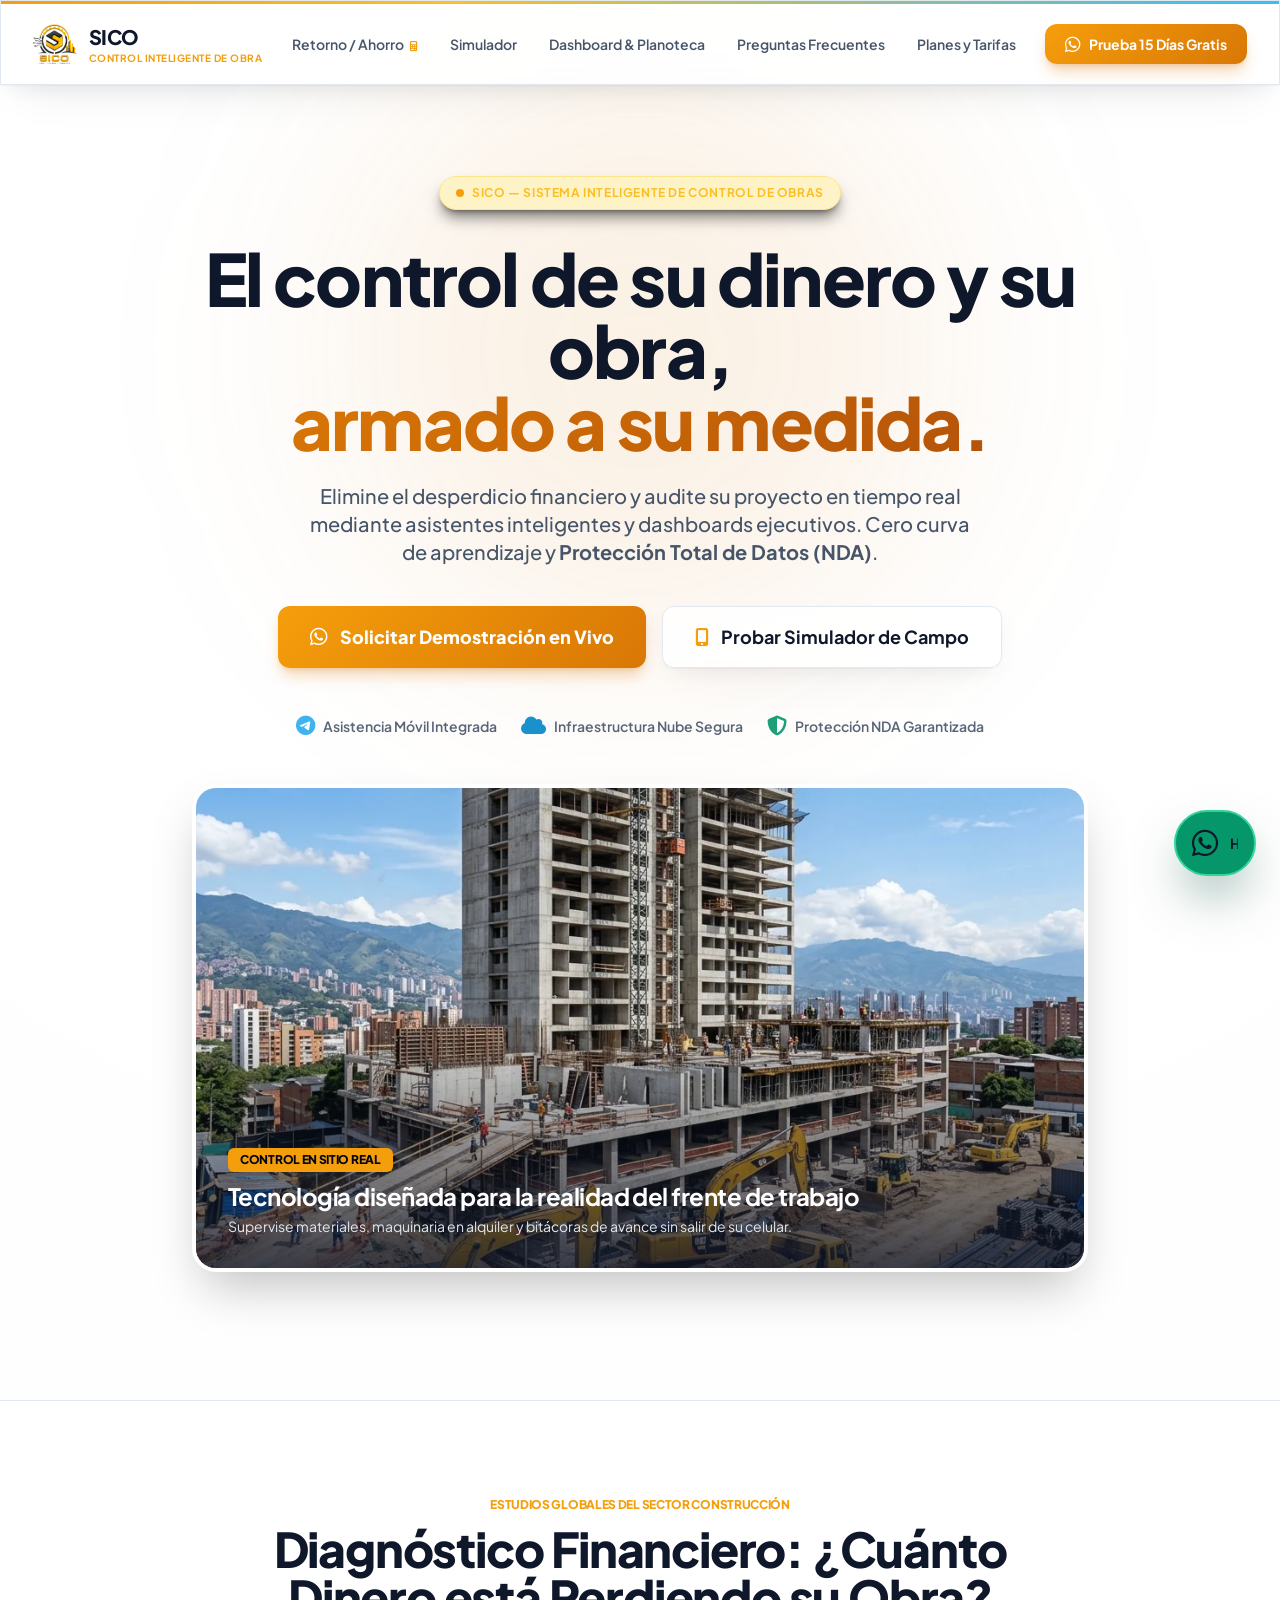
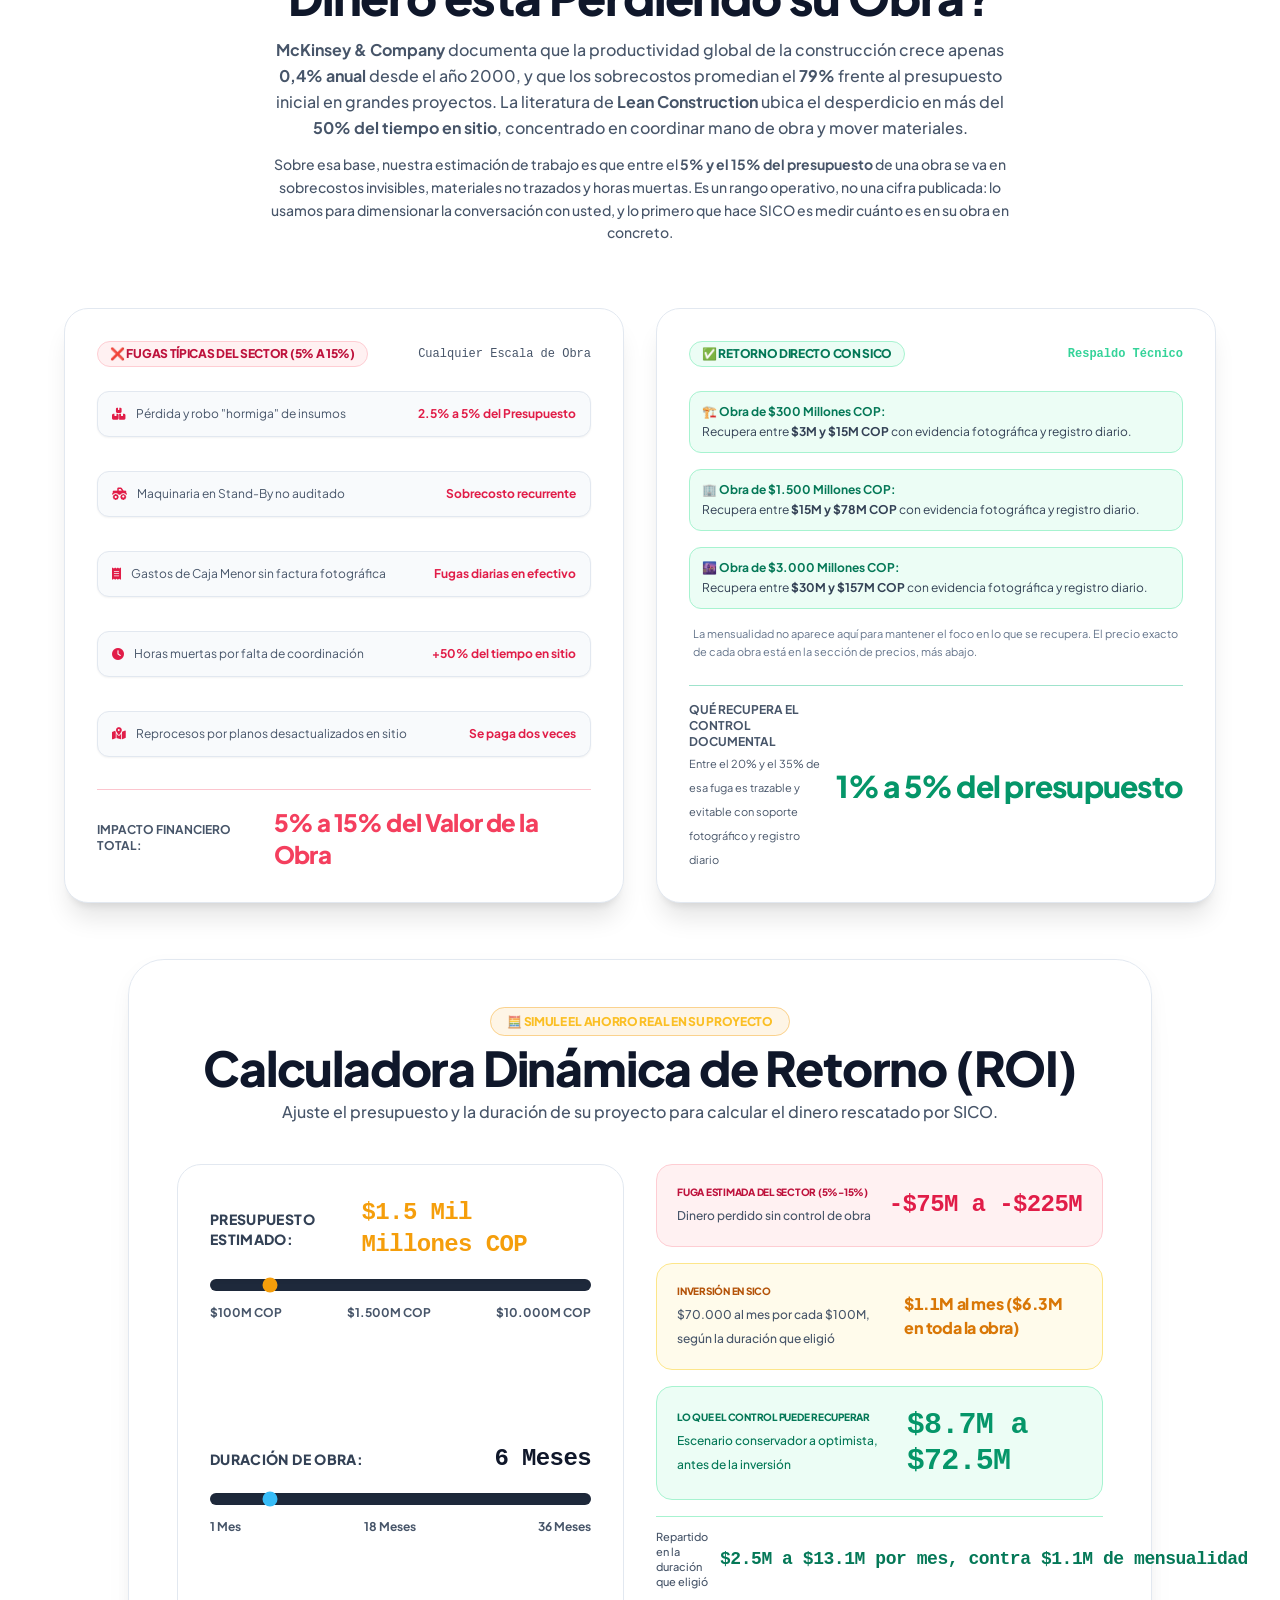
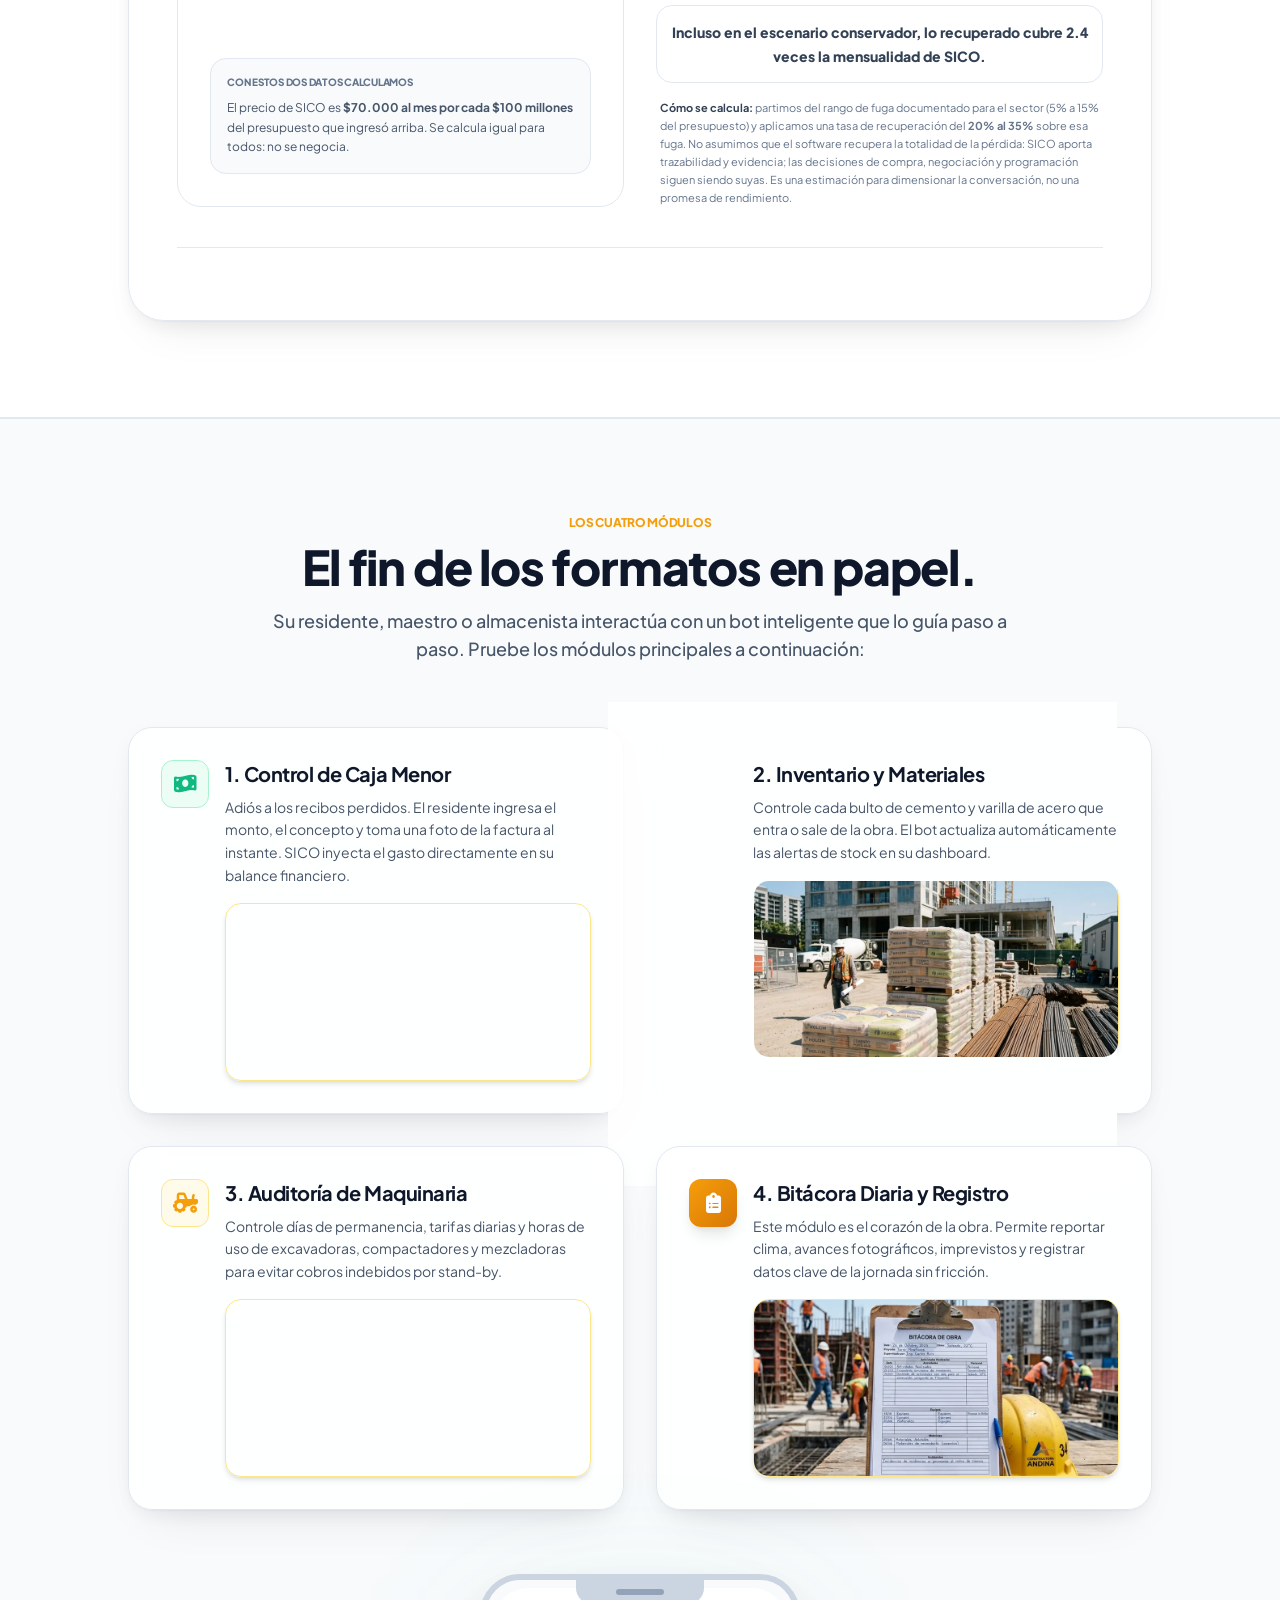
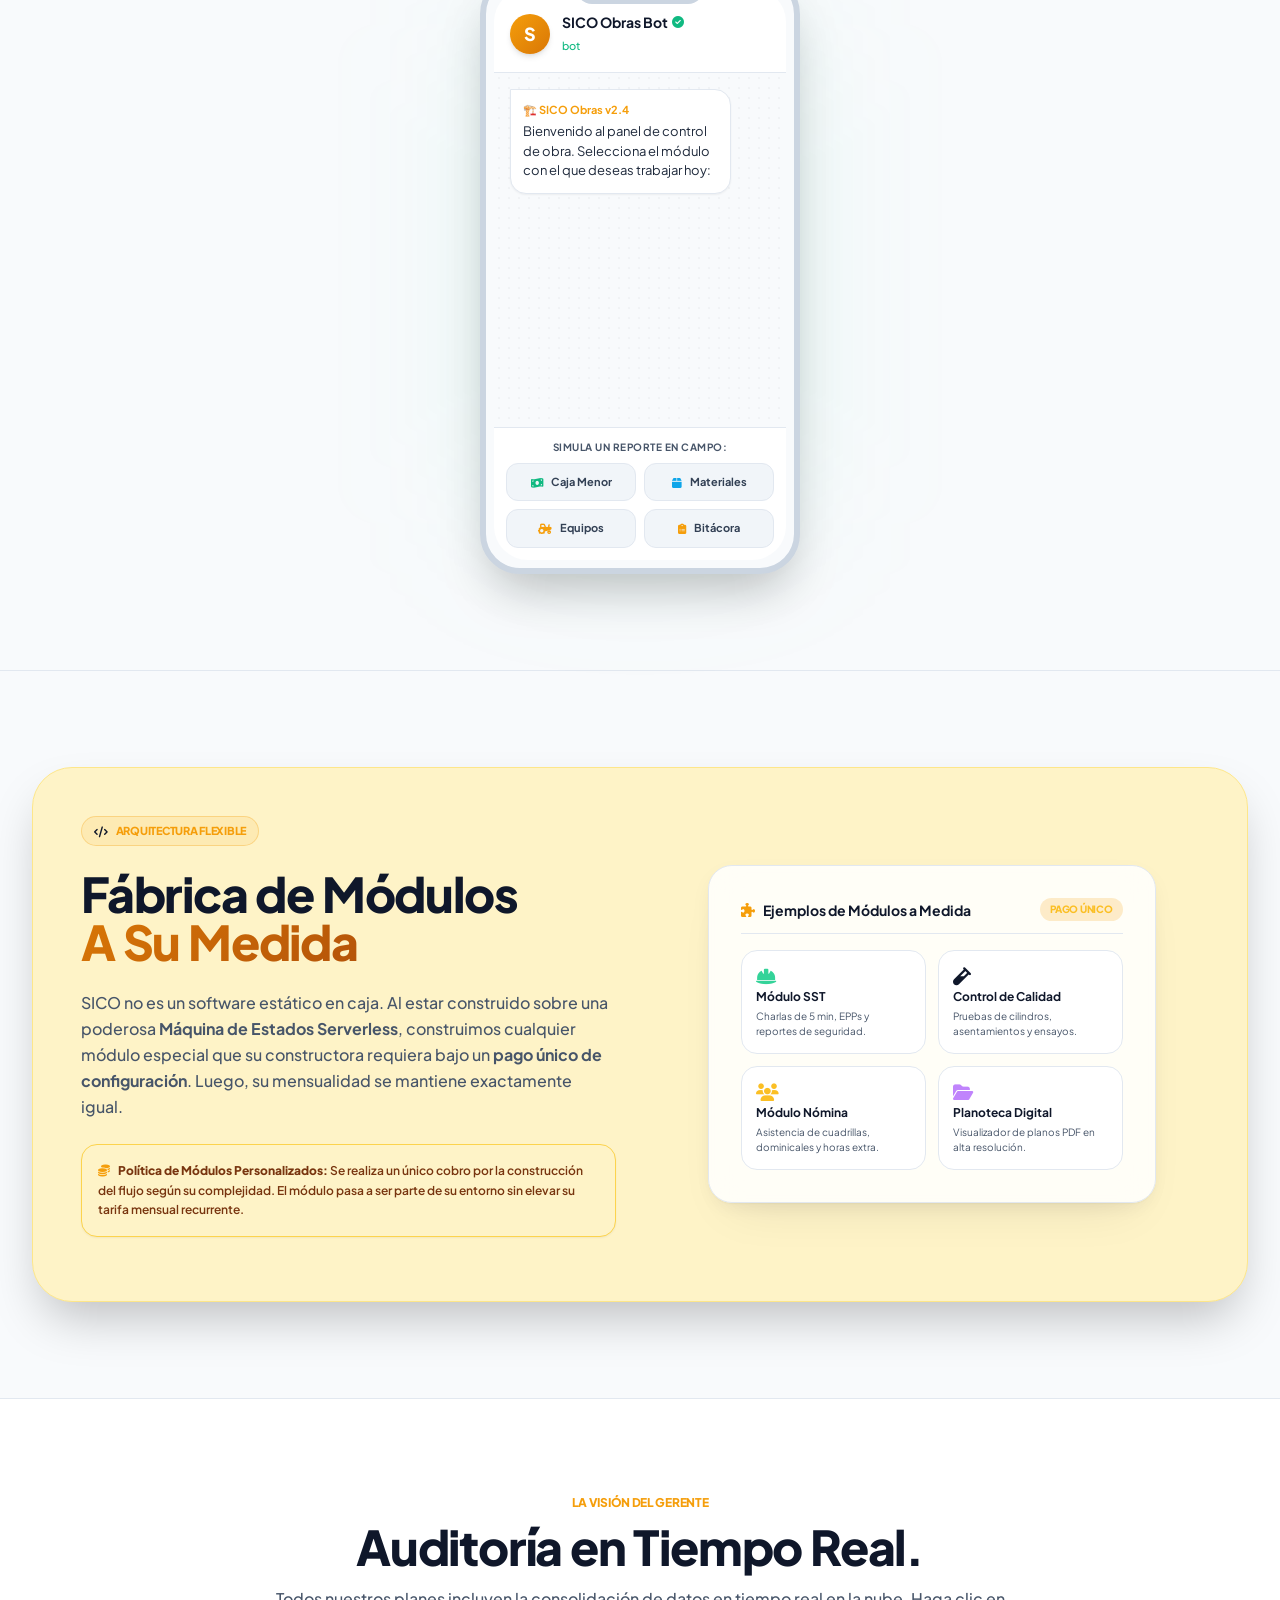
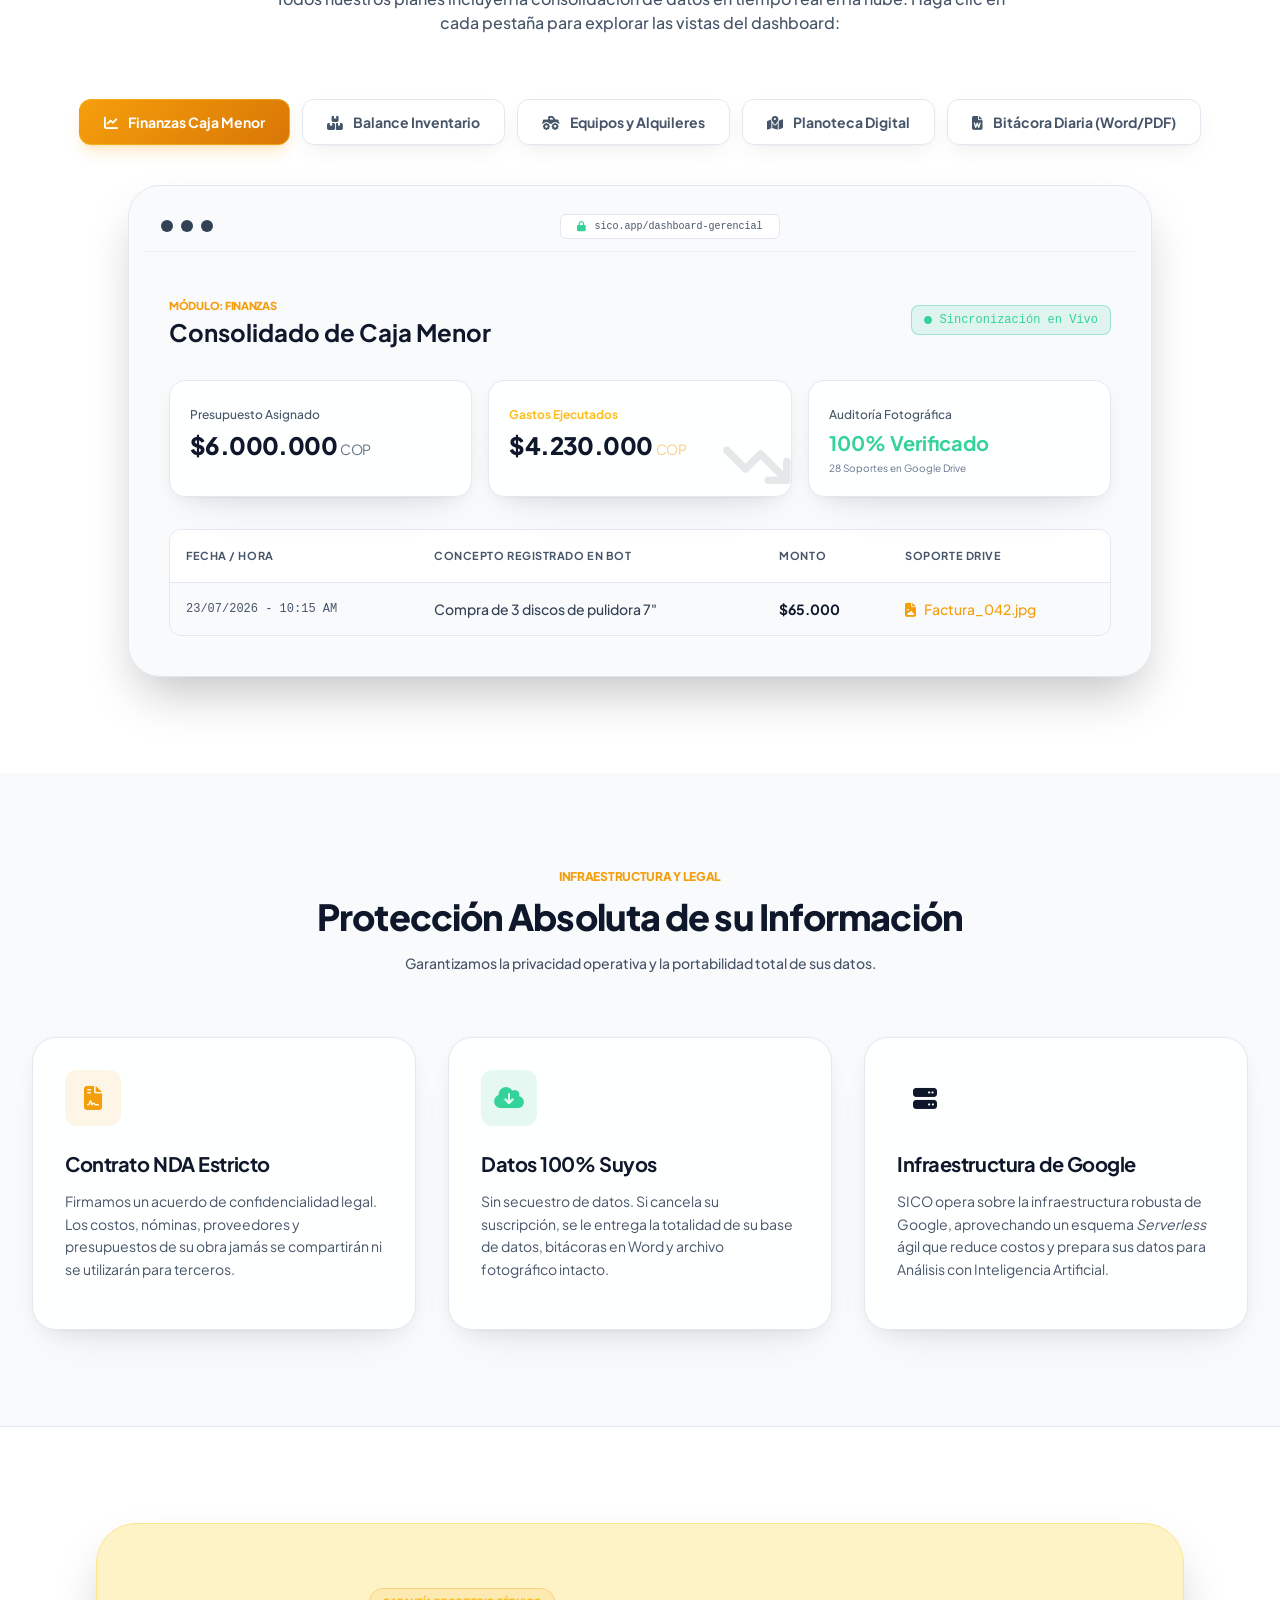
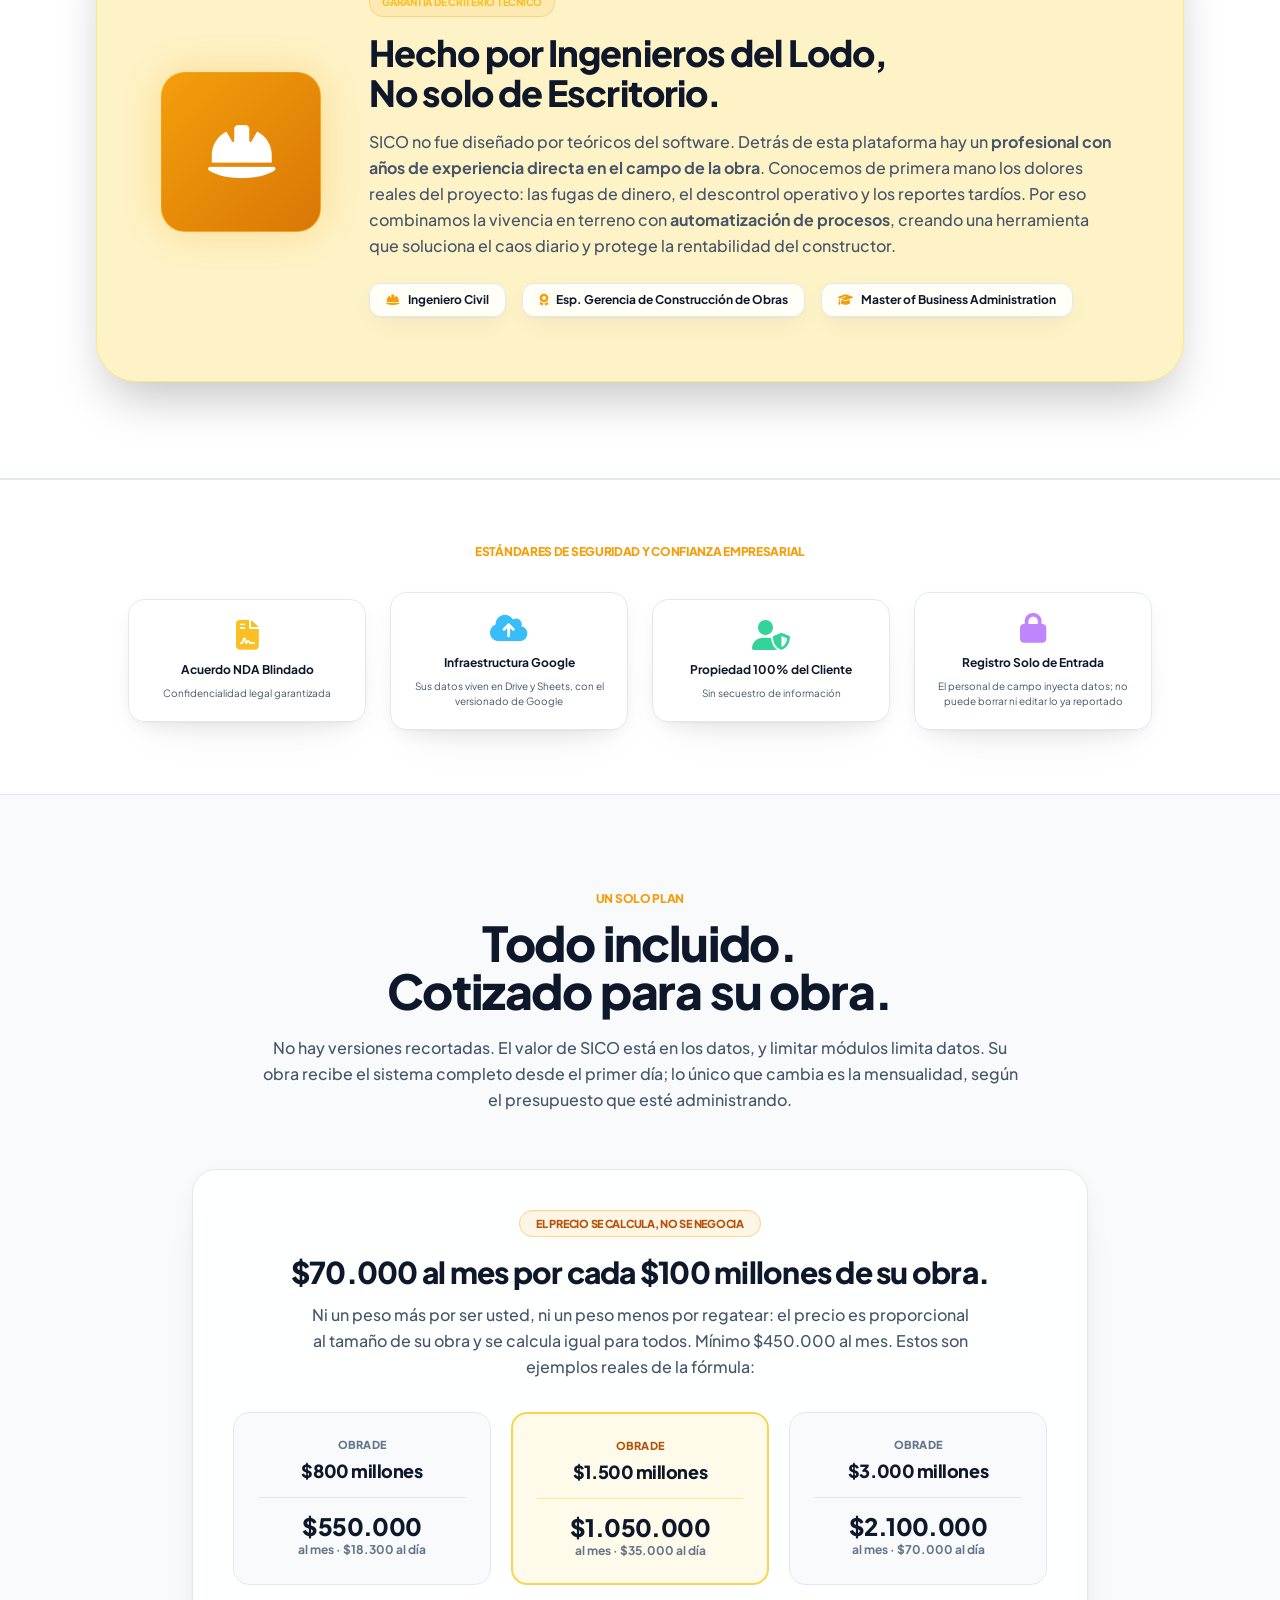
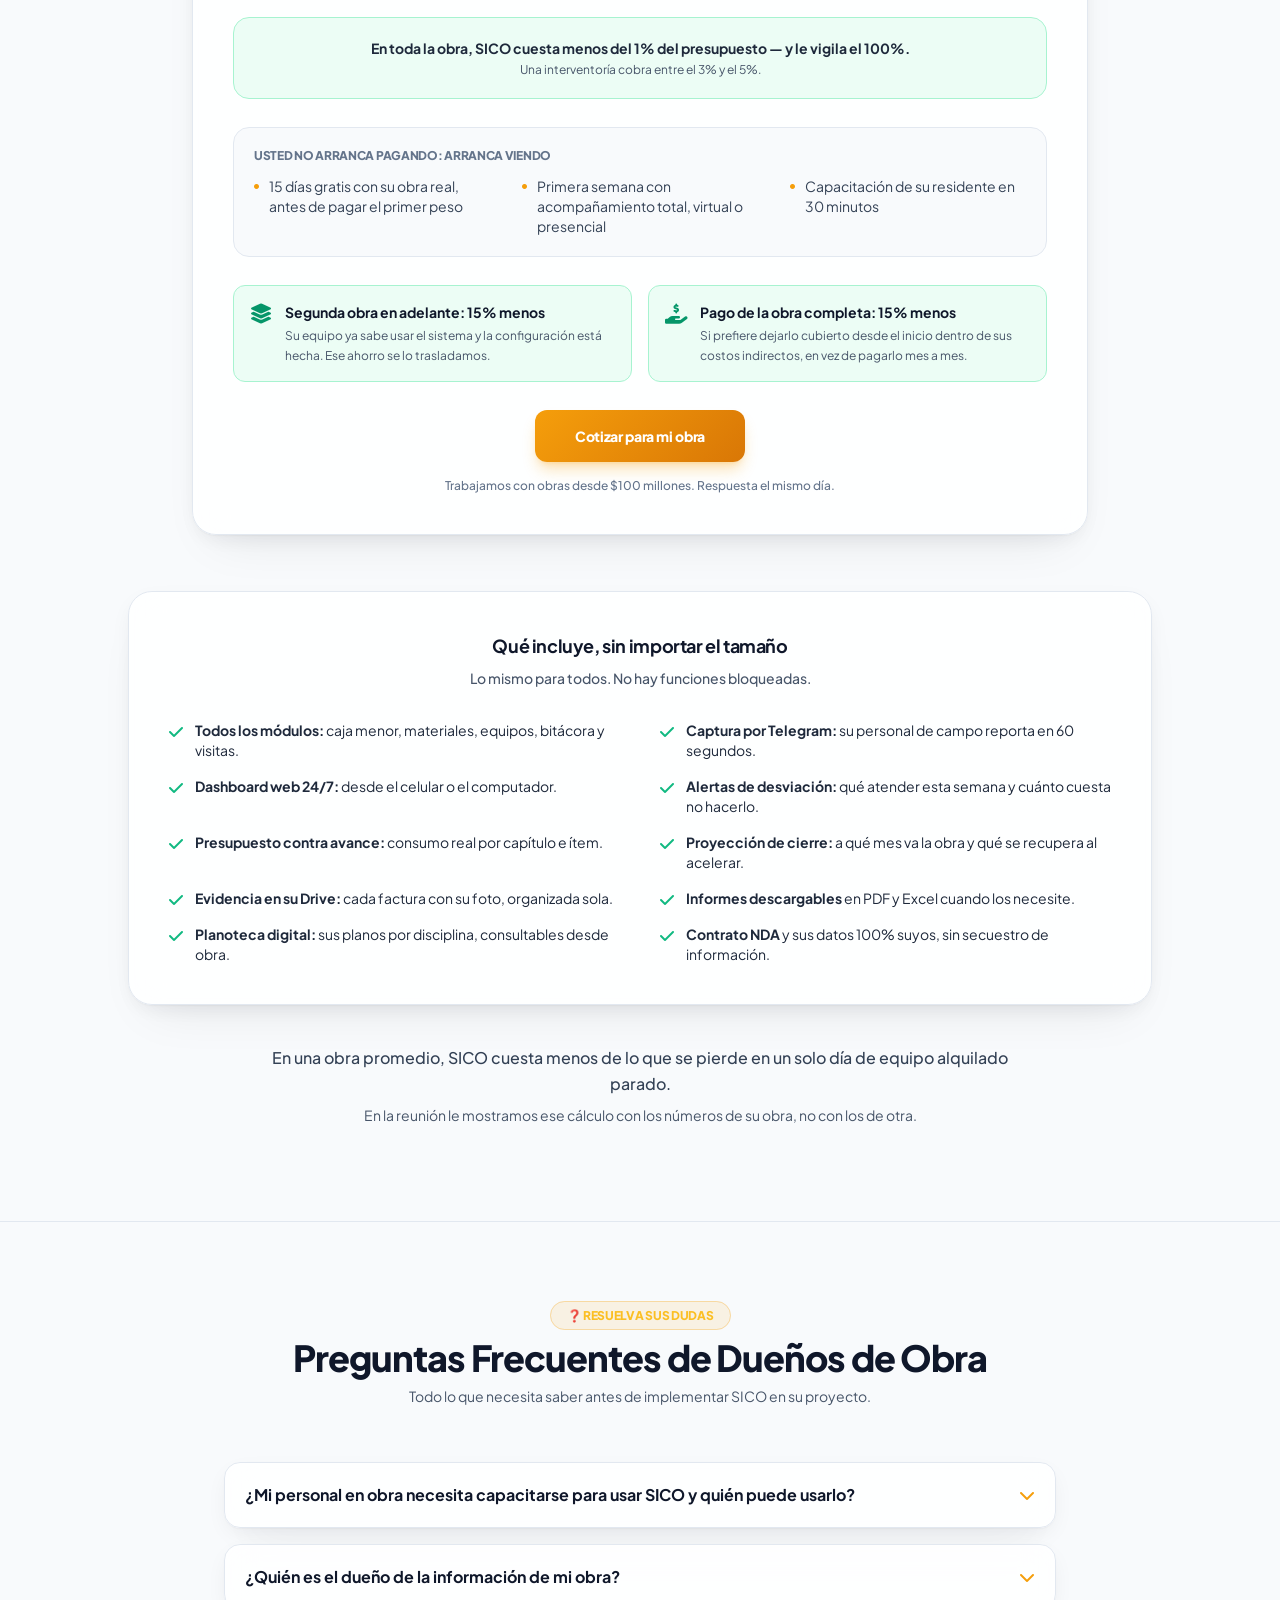
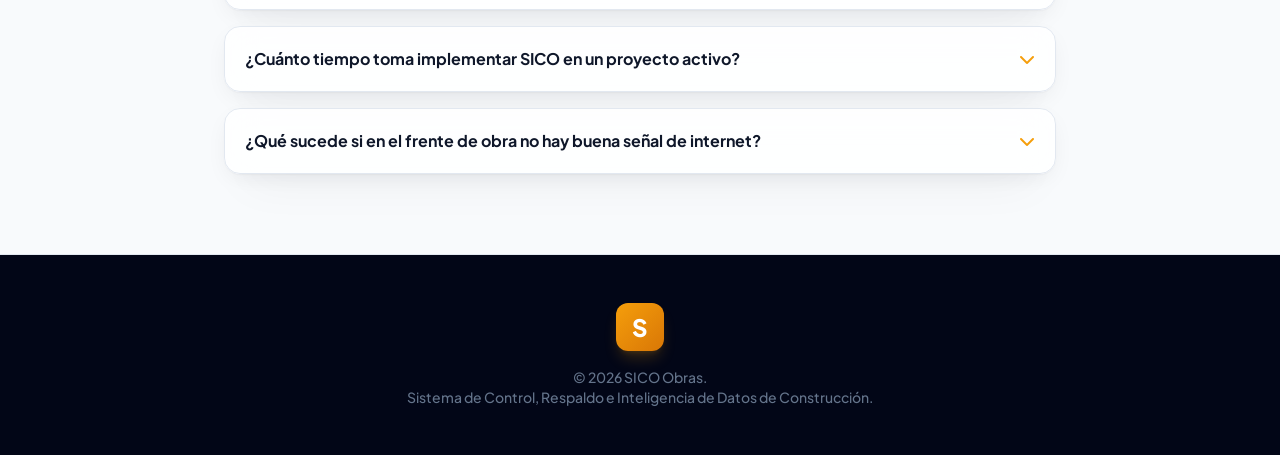
==== commit 9faff7b9: "Precio por fórmula: $70.000/mes por cada $100M, y calculadora ROI con costo real Reemplaza los valor" ====
--- a/index.html
+++ b/index.html
@@ -240,7 +240,11 @@
             <div class="grid grid-cols-1 lg:grid-cols-2 gap-8 max-w-6xl mx-auto items-stretch">
                 <!-- Tarjeta 1: PÉRDIDAS INVISIBLES EN CUALQUIER PROYECTO -->
                 <div class="bg-white p-8 rounded-3xl border border-slate-200 shadow-xl relative flex flex-col justify-between">
-                    <div>
+                    <!-- flex-1 en el cuerpo y justify-between en la lista: si una tarjeta
+                         queda mas corta que la otra, las filas se reparten el espacio
+                         sobrante en vez de amontonarse arriba y dejar un hueco blanco
+                         antes del pie. Asi no importa cual de las dos tenga mas contenido. -->
+                    <div class="flex-1 flex flex-col">
                         <div class="flex justify-between items-center mb-6">
                             <span class="bg-rose-50 text-rose-700 border border-rose-200 text-xs font-black px-3 py-1 rounded-full uppercase tracking-wider">
                                 ❌ Fugas Típicas del Sector (5% a 15%)
@@ -248,7 +252,7 @@
                             <span class="text-xs text-slate-600 font-mono">Cualquier Escala de Obra</span>
                         </div>
 
-                        <div class="space-y-4 mb-8">
+                        <div class="space-y-4 mb-8 flex-1 flex flex-col justify-between">
                             <div class="flex justify-between items-center p-3.5 bg-slate-50 rounded-xl border border-slate-200 shadow-sm">
                                 <span class="text-xs text-slate-600"><i class="fa-solid fa-boxes-stacked text-rose-600 mr-2"></i> Pérdida y robo "hormiga" de insumos</span>
                                 <span class="text-xs font-bold text-rose-600">2.5% a 5% del Presupuesto</span>
@@ -265,6 +269,15 @@
                                 <span class="text-xs text-slate-600"><i class="fa-solid fa-clock text-rose-600 mr-2"></i> Horas muertas por falta de coordinación</span>
                                 <span class="text-xs font-bold text-rose-600">+50% del tiempo en sitio</span>
                             </div>
+                            <!-- Quinta fuga: cierra el mapa. Cada fuga de esta lista tiene su
+                                 modulo enfrente (insumos-Materiales, maquinaria-Equipos,
+                                 caja menor-Caja Menor, horas muertas-Bitacora). Faltaba la
+                                 que justifica la Planoteca, y ademas emparejaba la altura de
+                                 las dos tarjetas, que dejaba un hueco blanco aqui abajo. -->
+                            <div class="flex justify-between items-center p-3.5 bg-slate-50 rounded-xl border border-slate-200 shadow-sm">
+                                <span class="text-xs text-slate-600"><i class="fa-solid fa-map-location-dot text-rose-600 mr-2"></i> Reprocesos por planos desactualizados en sitio</span>
+                                <span class="text-xs font-bold text-rose-600">Se paga dos veces</span>
+                            </div>
                         </div>
                     </div>
 
@@ -276,7 +289,7 @@
 
                 <!-- Tarjeta 2: RETORNO PROPORCIONAL CON SICO -->
                 <div class="bg-white p-8 rounded-3xl border border-slate-200 shadow-xl relative flex flex-col justify-between">
-                    <div>
+                    <div class="flex-1 flex flex-col">
                         <div class="flex justify-between items-center mb-6">
                             <span class="bg-emerald-50 text-emerald-700 border border-emerald-200 text-xs font-black px-3 py-1 rounded-full uppercase tracking-wider">
                                 ✅ Retorno Directo con SICO
@@ -284,7 +297,7 @@
                             <span class="text-xs text-emerald-400 font-mono font-bold">Respaldo Técnico</span>
                         </div>
 
-                        <div class="space-y-4 mb-6">
+                        <div class="space-y-4 mb-6 flex-1 flex flex-col justify-between">
                             <!-- Las cifras salen de la misma cuenta que la calculadora de abajo:
                                  fuga del 5% al 15% del presupuesto, de la cual es recuperable
                                  entre el 20% y el 35%. Es decir, del 1% al 5% del presupuesto.
@@ -304,8 +317,8 @@
                                 Recupera entre <strong>$30M y $157M COP</strong> con evidencia fotográfica y registro diario.
                             </div>
                             <p class="text-[11px] text-slate-500 leading-relaxed px-1">
-                                La mensualidad no aparece aquí a propósito: se cotiza según el tamaño y la
-                                duración de su obra. Los valores de referencia están en la sección de precios.
+                                La mensualidad no aparece aquí para mantener el foco en lo que se recupera.
+                                El precio exacto de cada obra está en la sección de precios, más abajo.
                             </p>
                         </div>
                     </div>
@@ -332,15 +345,21 @@
 
                 <div class="grid grid-cols-1 lg:grid-cols-12 gap-8 items-stretch border-b border-slate-200 pb-10 mb-6">
                     <!-- Controles / Sliders (5 cols) -->
-                    <div class="lg:col-span-6 space-y-8 flex flex-col justify-center bg-white p-6 sm:p-8 rounded-3xl border border-slate-200">
+                    <!-- justify-between y no justify-center: con center los dos sliders
+                         quedaban flotando en la mitad y dejaban aire muerto arriba y abajo,
+                         porque la columna de resultados es mas alta. -->
+                    <div class="lg:col-span-6 space-y-8 flex flex-col justify-between bg-white p-6 sm:p-8 rounded-3xl border border-slate-200">
                         <div>
                             <div class="flex justify-between items-center mb-3">
                                 <label class="text-xs sm:text-sm font-extrabold text-slate-700 uppercase tracking-wide">Presupuesto Estimado:</label>
                                 <span id="calcBudgetVal" class="text-lg sm:text-2xl font-black text-sico-accent font-mono">$1.500 Millones COP</span>
                             </div>
-                            <input type="range" id="calcBudgetRange" min="10" max="10000" step="10" value="1500" oninput="updateROICalc()" class="w-full h-3 bg-slate-800 rounded-lg appearance-none cursor-pointer accent-amber-500 shadow-inner">
+                            <!-- Arranca en 100, no en 10: trabajamos con obras desde $100
+                                 millones, y dejar que el slider bajara a $10M invitaba a
+                                 simular obras que no vamos a tomar. -->
+                            <input type="range" id="calcBudgetRange" min="100" max="10000" step="10" value="1500" oninput="updateROICalc()" class="w-full h-3 bg-slate-800 rounded-lg appearance-none cursor-pointer accent-amber-500 shadow-inner">
                             <div class="flex justify-between text-xs text-slate-600 font-bold mt-2">
-                                <span>$10M COP</span>
+                                <span>$100M COP</span>
                                 <span>$1.500M COP</span>
                                 <span>$10.000M COP</span>
                             </div>
@@ -357,6 +376,19 @@
                                 <span>18 Meses</span>
                                 <span>36 Meses</span>
                             </div>
+                        </div>
+
+                        <!-- Ocupa el aire que quedaba al pie de la columna y responde la
+                             pregunta que el cliente se hace justo aqui: "y esto que tiene
+                             que ver con lo que me van a cobrar". Desde el 6-ago-2026 el
+                             precio es una formula publica que solo depende del presupuesto,
+                             asi que aqui se refuerza eso en vez de listar factores viejos. -->
+                        <div class="bg-slate-50 border border-slate-200 rounded-2xl p-4">
+                            <span class="text-[10px] font-black text-slate-500 uppercase tracking-widest block mb-2">Con estos dos datos calculamos</span>
+                            <p class="text-xs text-slate-600 leading-relaxed">
+                                El precio de SICO es <strong>$70.000 al mes por cada $100 millones</strong> del
+                                presupuesto que ingresó arriba. Se calcula igual para todos: no se negocia.
+                            </p>
                         </div>
                     </div>
 
@@ -375,7 +407,7 @@
                         <div class="bg-amber-50 p-4 sm:p-5 rounded-2xl border border-amber-200 flex justify-between items-center transition-all">
                             <div>
                                 <span class="text-[10px] font-black text-amber-700 uppercase tracking-widest block mb-0.5">Inversión en SICO</span>
-                                <span class="text-xs text-slate-600 font-medium">Se cotiza según el tamaño y la duración de su obra</span>
+                                <span class="text-xs text-slate-600 font-medium">$70.000 al mes por cada $100M, según la duración que eligió</span>
                             </div>
                             <span id="calcCostVal" class="text-sm sm:text-base font-black text-amber-600">Cotización a medida</span>
                         </div>
@@ -969,55 +1001,61 @@
                 <div class="glass-panel rounded-3xl border-2 border-sico-accent p-8 sm:p-10 shadow-[0_0_40px_rgba(245,158,11,.14)]">
                     <div class="text-center mb-8">
                         <span class="bg-amber-500/10 text-amber-700 border border-amber-500/40 text-[11px] font-black px-4 py-1.5 rounded-full uppercase tracking-widest">
-                            Valores de referencia
+                            El precio se calcula, no se negocia
                         </span>
                         <h3 class="text-2xl sm:text-3xl font-black text-slate-900 mt-5 mb-3">
-                            Cada obra se cotiza aparte.
+                            $70.000 al mes por cada $100 millones de su obra.
                         </h3>
                         <p class="text-slate-600 text-base font-medium leading-relaxed max-w-2xl mx-auto">
-                            No cobramos lo mismo por una remodelación que por un edificio, porque no le
-                            entregamos lo mismo. Estos son órdenes de magnitud para que se haga una idea:
+                            Ni un peso más por ser usted, ni un peso menos por regatear: el precio es
+                            proporcional al tamaño de su obra y se calcula igual para todos. Mínimo
+                            $450.000 al mes. Estos son ejemplos reales de la fórmula:
                         </p>
                     </div>
 
                     <div class="grid grid-cols-1 sm:grid-cols-3 gap-5 mb-8">
                         <div class="bg-slate-50 rounded-2xl border border-slate-200 p-6 text-center">
                             <div class="text-[11px] font-black text-slate-500 uppercase tracking-widest mb-1">Obra de</div>
-                            <div class="text-lg font-black text-slate-900 mb-3">$100 millones</div>
+                            <div class="text-lg font-black text-slate-900 mb-3">$800 millones</div>
                             <div class="border-t border-slate-200 pt-3">
-                                <div class="text-2xl font-black text-slate-900">desde $350.000</div>
-                                <div class="text-xs text-slate-500 font-bold">al mes</div>
+                                <div class="text-2xl font-black text-slate-900">$550.000</div>
+                                <div class="text-xs text-slate-500 font-bold">al mes · $18.300 al día</div>
                             </div>
                         </div>
                         <div class="bg-amber-50 rounded-2xl border-2 border-amber-300 p-6 text-center">
                             <div class="text-[11px] font-black text-amber-700 uppercase tracking-widest mb-1">Obra de</div>
                             <div class="text-lg font-black text-slate-900 mb-3">$1.500 millones</div>
                             <div class="border-t border-amber-200 pt-3">
-                                <div class="text-2xl font-black text-slate-900">desde $750.000</div>
-                                <div class="text-xs text-slate-500 font-bold">al mes</div>
+                                <div class="text-2xl font-black text-slate-900">$1.050.000</div>
+                                <div class="text-xs text-slate-500 font-bold">al mes · $35.000 al día</div>
                             </div>
                         </div>
                         <div class="bg-slate-50 rounded-2xl border border-slate-200 p-6 text-center">
                             <div class="text-[11px] font-black text-slate-500 uppercase tracking-widest mb-1">Obra de</div>
                             <div class="text-lg font-black text-slate-900 mb-3">$3.000 millones</div>
                             <div class="border-t border-slate-200 pt-3">
-                                <div class="text-2xl font-black text-slate-900">desde $1.500.000</div>
-                                <div class="text-xs text-slate-500 font-bold">al mes</div>
-                            </div>
-                        </div>
+                                <div class="text-2xl font-black text-slate-900">$2.100.000</div>
+                                <div class="text-xs text-slate-500 font-bold">al mes · $70.000 al día</div>
+                            </div>
+                        </div>
+                    </div>
+
+                    <div class="bg-emerald-50 border border-emerald-200 rounded-2xl p-5 mb-7 text-center">
+                        <p class="text-sm text-slate-800 font-bold">
+                            En toda la obra, SICO cuesta menos del 1% del presupuesto — y le vigila el 100%.
+                        </p>
+                        <p class="text-xs text-slate-600 mt-1">Una interventoría cobra entre el 3% y el 5%.</p>
                     </div>
 
                     <div class="bg-slate-50 border border-slate-200 rounded-2xl p-5 mb-7">
-                        <p class="text-xs font-black text-slate-500 uppercase tracking-widest mb-3">Lo que ajusta la cotización</p>
-                        <div class="grid grid-cols-1 sm:grid-cols-2 gap-x-8 gap-y-2.5">
+                        <p class="text-xs font-black text-slate-500 uppercase tracking-widest mb-3">Usted no arranca pagando: arranca viendo</p>
+                        <div class="grid grid-cols-1 sm:grid-cols-3 gap-x-8 gap-y-2.5">
                             <div class="flex items-start gap-2.5"><i class="fa-solid fa-circle text-[5px] text-sico-accent mt-2"></i>
-                                <span class="text-sm text-slate-700">Cuánto le falta a la obra, no cuánto lleva</span></div>
+                                <span class="text-sm text-slate-700">15 días gratis con su obra real, antes de pagar el primer peso</span></div>
                             <div class="flex items-start gap-2.5"><i class="fa-solid fa-circle text-[5px] text-sico-accent mt-2"></i>
-                                <span class="text-sm text-slate-700">Cuántas personas van a reportar en campo</span></div>
+                                <span class="text-sm text-slate-700">Primera semana con acompañamiento total, virtual o presencial</span></div>
                             <div class="flex items-start gap-2.5"><i class="fa-solid fa-circle text-[5px] text-sico-accent mt-2"></i>
-                                <span class="text-sm text-slate-700">Si ya tiene presupuesto y cronograma</span></div>
-                            <div class="flex items-start gap-2.5"><i class="fa-solid fa-circle text-[5px] text-sico-accent mt-2"></i>
-                                <span class="text-sm text-slate-700">Si es su primera obra con nosotros o ya tiene otras</span></div>
+                                <span class="text-sm text-slate-700">Capacitación de su residente en 30 minutos</span></div>
                         </div>
                     </div>
 
@@ -1107,7 +1145,7 @@
                         <i class="fa-solid fa-chevron-down text-sico-accent group-open:rotate-180 transition-transform"></i>
                     </summary>
                     <p class="text-xs sm:text-sm text-slate-600 mt-3 pt-3 border-t border-slate-200 leading-relaxed font-medium">
-                        Está diseñado para que lo opere <strong>cualquier persona encargada en el frente de obra</strong> (maestro de obra, almacenista, residente o auxiliar designado). Incluimos una <strong>capacitación práctica de máximo 1 a 2 días</strong> y <strong>1 semana completa de acompañamiento en vivo garantizado</strong> para asegurar la correcta adopción de su equipo.
+                        Está diseñado para que lo opere <strong>cualquier persona encargada en el frente de obra</strong> (maestro de obra, almacenista, residente o auxiliar designado). La capacitación toma <strong>30 minutos</strong>: su equipo ya sabe usar Telegram, solo le enseñamos el resto. Además incluimos <strong>1 semana completa de acompañamiento en vivo</strong> para asegurar la correcta adopción.
                     </p>
                 </details>
 
@@ -1280,6 +1318,16 @@
         const TASA_RECUPERACION_MIN = 0.20;
         const TASA_RECUPERACION_MAX = 0.35;
 
+        // Fórmula de precio de SICO, decidida el 6-ago-2026 y ya pública en
+        // la sección de precios: $70.000 por cada $100M, mínimo $450.000,
+        // redondeo a $50.000. budgetM viene en millones de pesos.
+        const TARIFA_100M = 70000;
+        const PISO_MENSUAL = 450000;
+        function mensualidadSICO(budgetM) {
+            const bruto = (budgetM / 100) * TARIFA_100M;
+            return Math.max(PISO_MENSUAL, Math.round(bruto / 50000) * 50000);
+        }
+
         function formatoMillones(val) {
             const signo = val < 0 ? '-' : '';
             const abs = Math.abs(val);
@@ -1309,17 +1357,22 @@
             const recuperaMinM = fugaMinM * TASA_RECUPERACION_MIN;
             const recuperaMaxM = fugaMaxM * TASA_RECUPERACION_MAX;
 
-            // La tarifa NO se publica: cada obra se cotiza según su tamaño,
-            // duración, personas reportando en campo y estado del presupuesto.
-            // La calculadora dimensiona el problema, no vende un precio.
+            // La tarifa SÍ se publica desde el 6-ago-2026: el precio se calcula
+            // igual para todos, así que la calculadora puede mostrar el número
+            // real de SICO, no un genérico "cotización a medida".
+            const mensualM = mensualidadSICO(budgetM) / 1e6; // a millones
+            const costoTotalM = mensualM * months;
+            const netoMinM = recuperaMinM - costoTotalM;
+            const netoMaxM = recuperaMaxM - costoTotalM;
 
             document.getElementById('calcLossVal').innerText =
                 '-' + formatoMillones(fugaMinM) + ' a -' + formatoMillones(fugaMaxM);
 
-            document.getElementById('calcCostVal').innerText = 'Cotización a medida';
+            document.getElementById('calcCostVal').innerText =
+                formatoMillones(mensualM) + ' al mes (' + formatoMillones(costoTotalM) + ' en toda la obra)';
 
             document.getElementById('calcNetVal').innerText =
-                formatoMillones(recuperaMinM) + ' a ' + formatoMillones(recuperaMaxM);
+                formatoMillones(netoMinM) + ' a ' + formatoMillones(netoMaxM);
 
             // El total recuperado no depende de la duracion: la fuga del 5% al 15% es
             // una proporcion del presupuesto, no del calendario. Lo que si cambia con
@@ -1328,11 +1381,19 @@
             // unidad que la mensualidad, que es la comparacion que importa.
             document.getElementById('calcPerMonthVal').innerText =
                 formatoMillones(recuperaMinM / months) + ' a ' +
-                formatoMillones(recuperaMaxM / months) + ' por mes';
-
+                formatoMillones(recuperaMaxM / months) + ' por mes, contra ' +
+                formatoMillones(mensualM) + ' de mensualidad';
+
+            // Punto de equilibrio: cuántos días de fuga recuperada cubren un mes
+            // de mensualidad. Si hasta el escenario conservador cubre la cuota
+            // varias veces, el mensaje lo dice explícito.
+            const vecesMin = mensualM > 0 ? (recuperaMinM / months) / mensualM : 0;
             document.getElementById('calcPaybackVal').innerHTML =
-                'En una obra de esta escala, SICO cuesta una fracción de esa cifra. ' +
-                '<strong>Le pasamos el número exacto de su obra en la cotización.</strong>';
+                vecesMin >= 1
+                    ? 'Incluso en el escenario conservador, lo recuperado cubre <strong>' +
+                      vecesMin.toFixed(1) + ' veces</strong> la mensualidad de SICO.'
+                    : 'En esta escala, la fuga recuperable es menor que la mensualidad: ' +
+                      '<strong>hable con nosotros para validar el caso puntual.</strong>';
         }
 
         // Ejecutar cálculo inicial al cargar
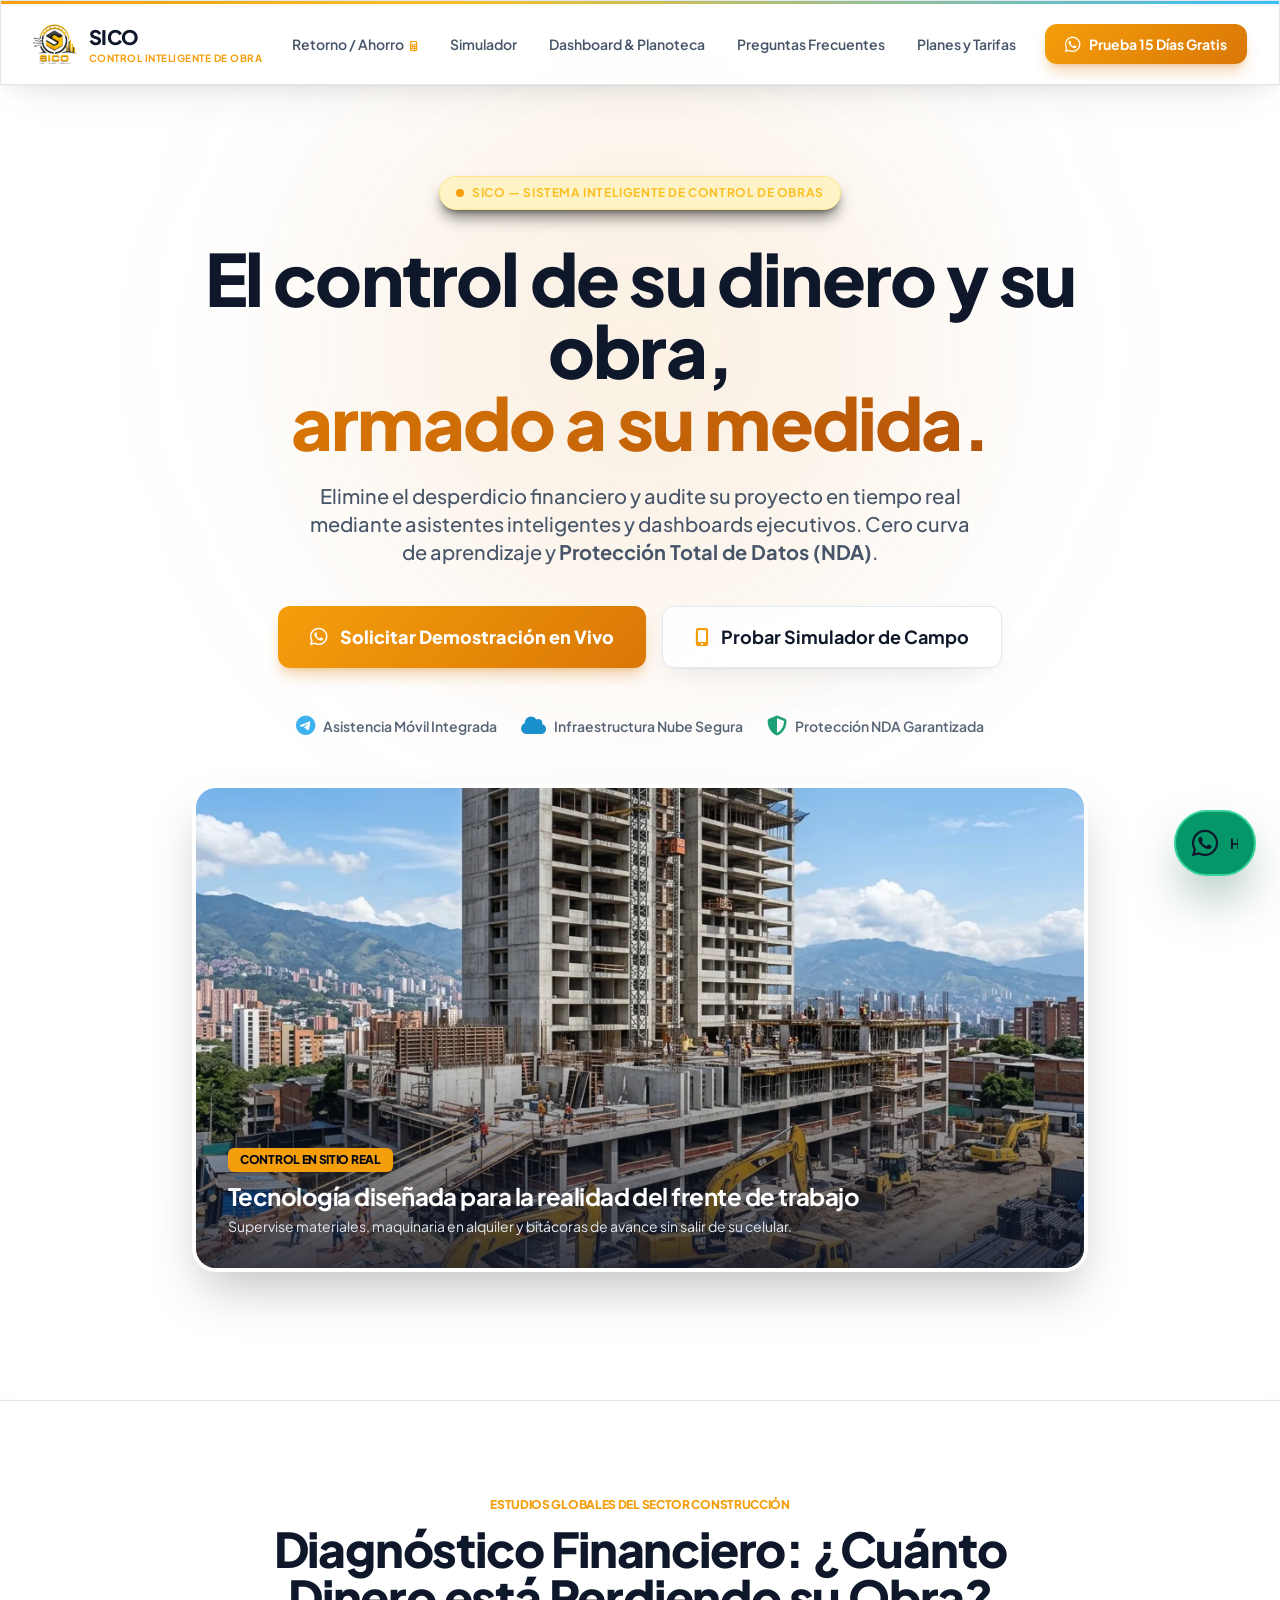
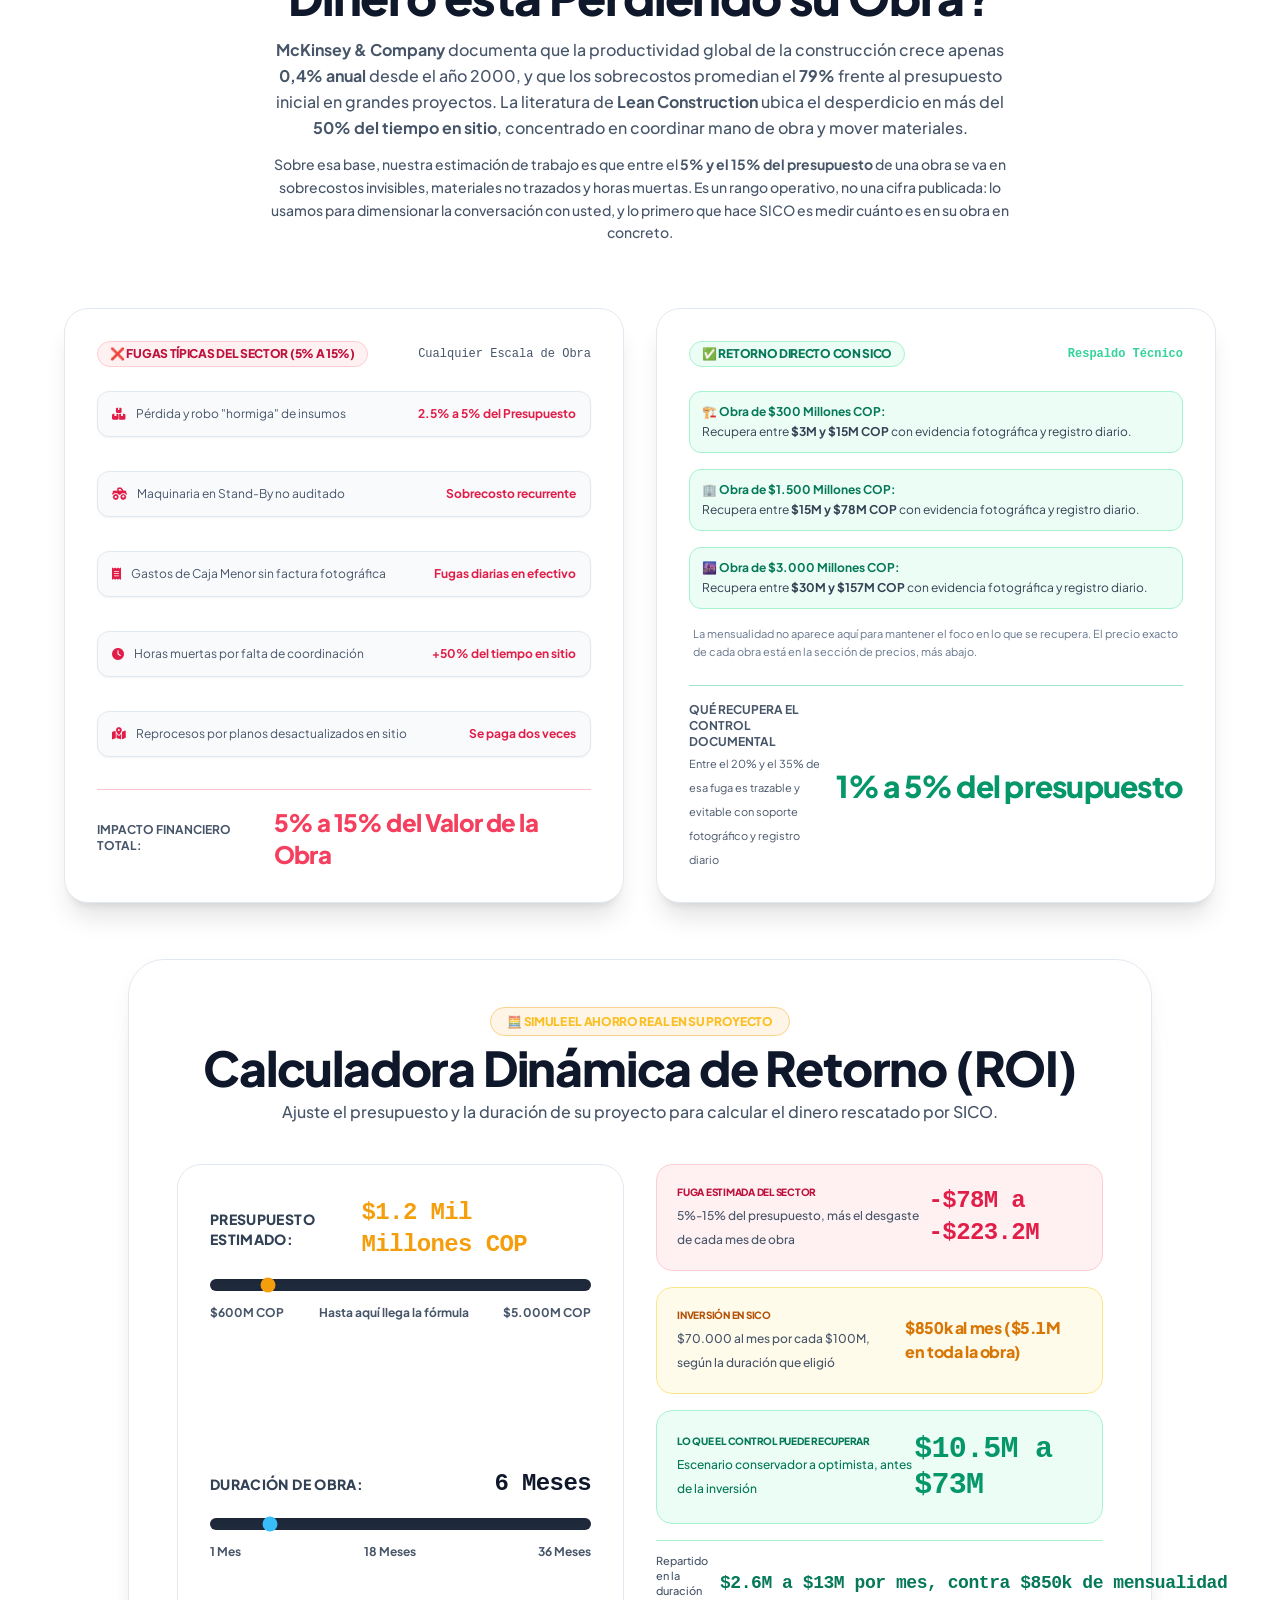
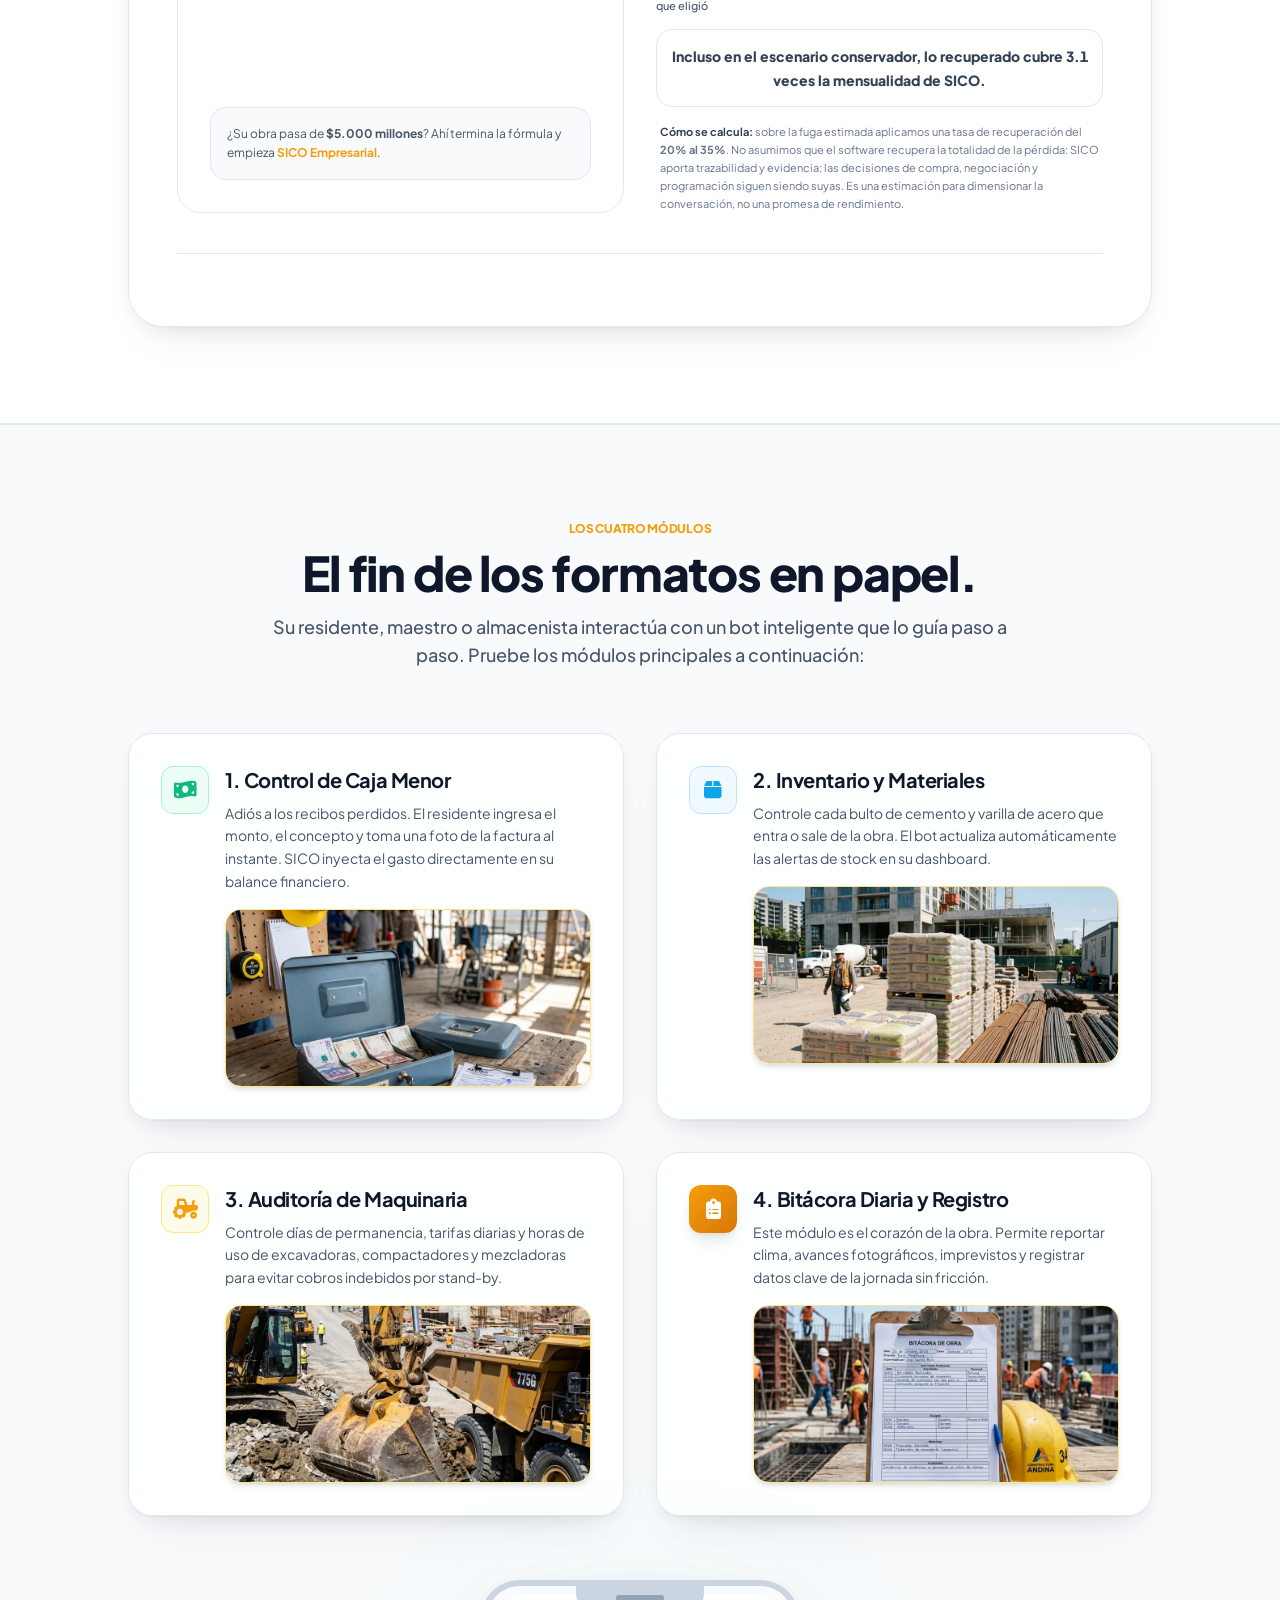
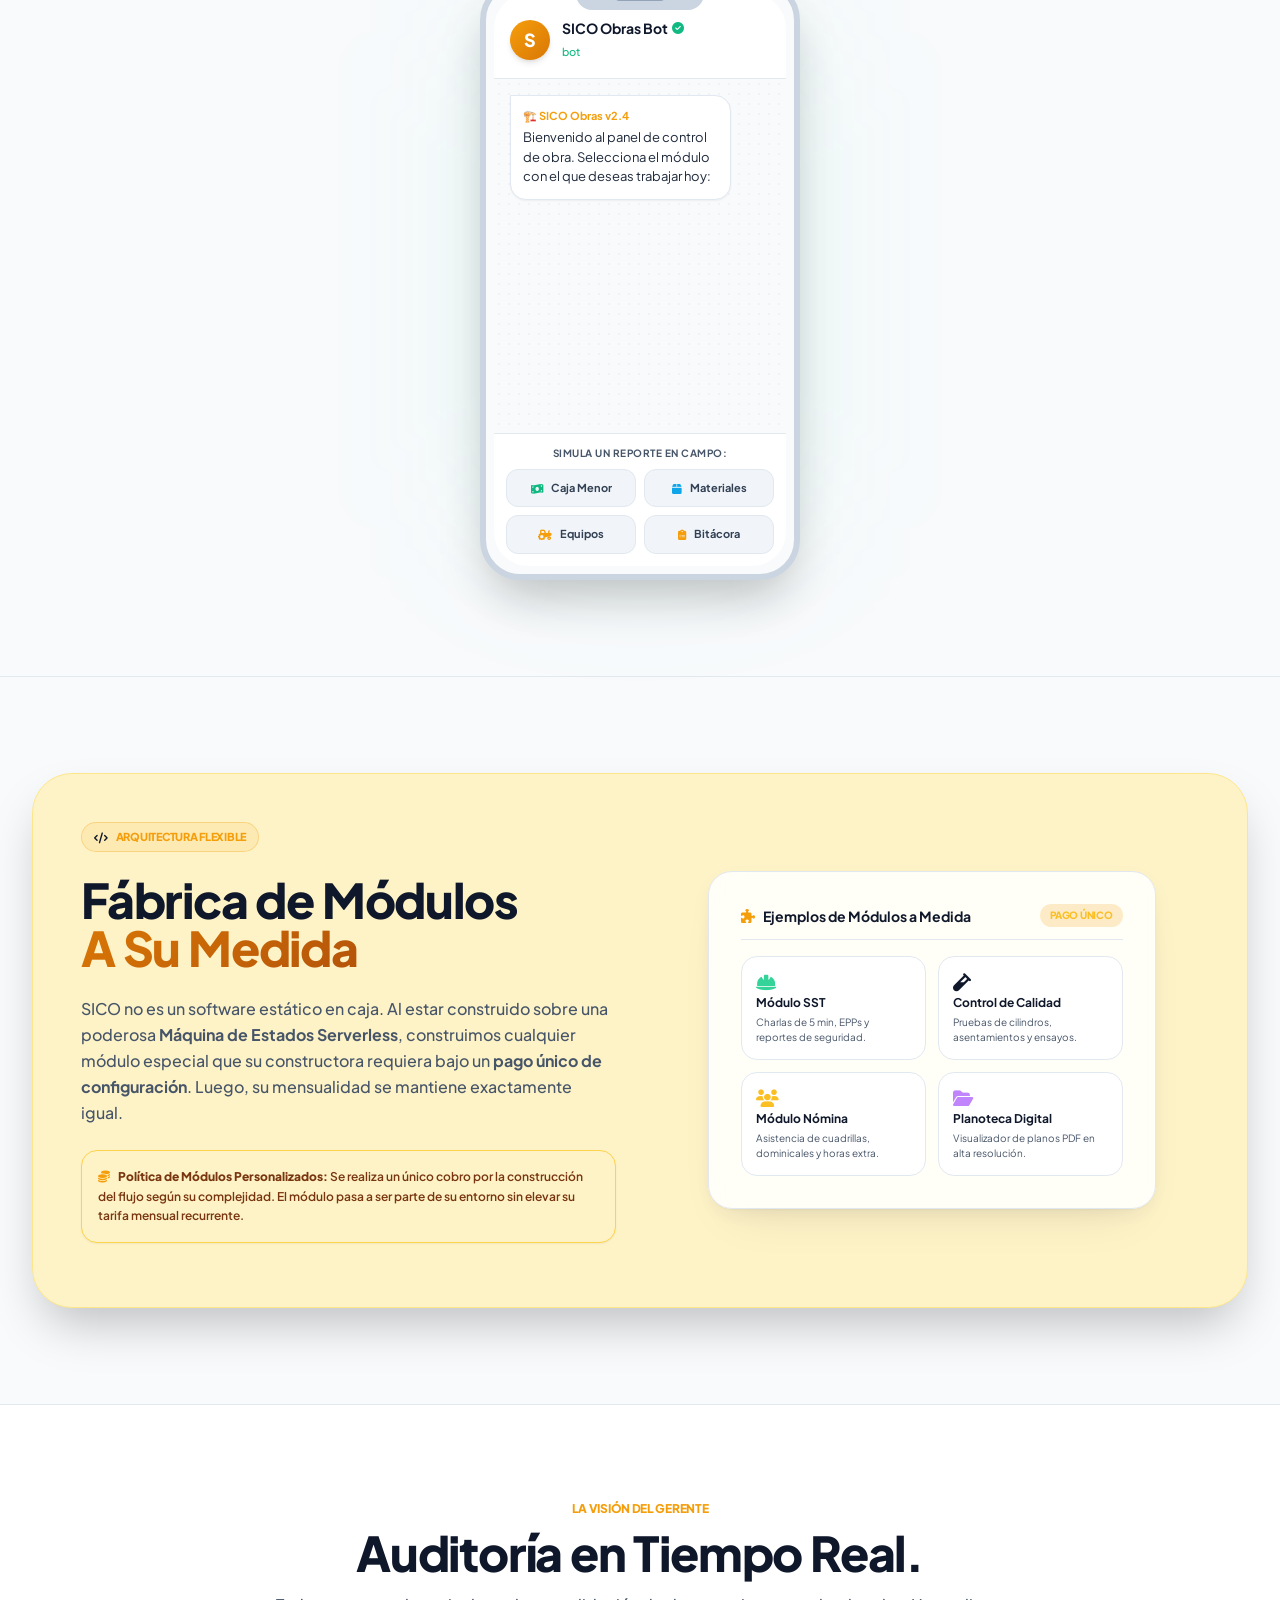
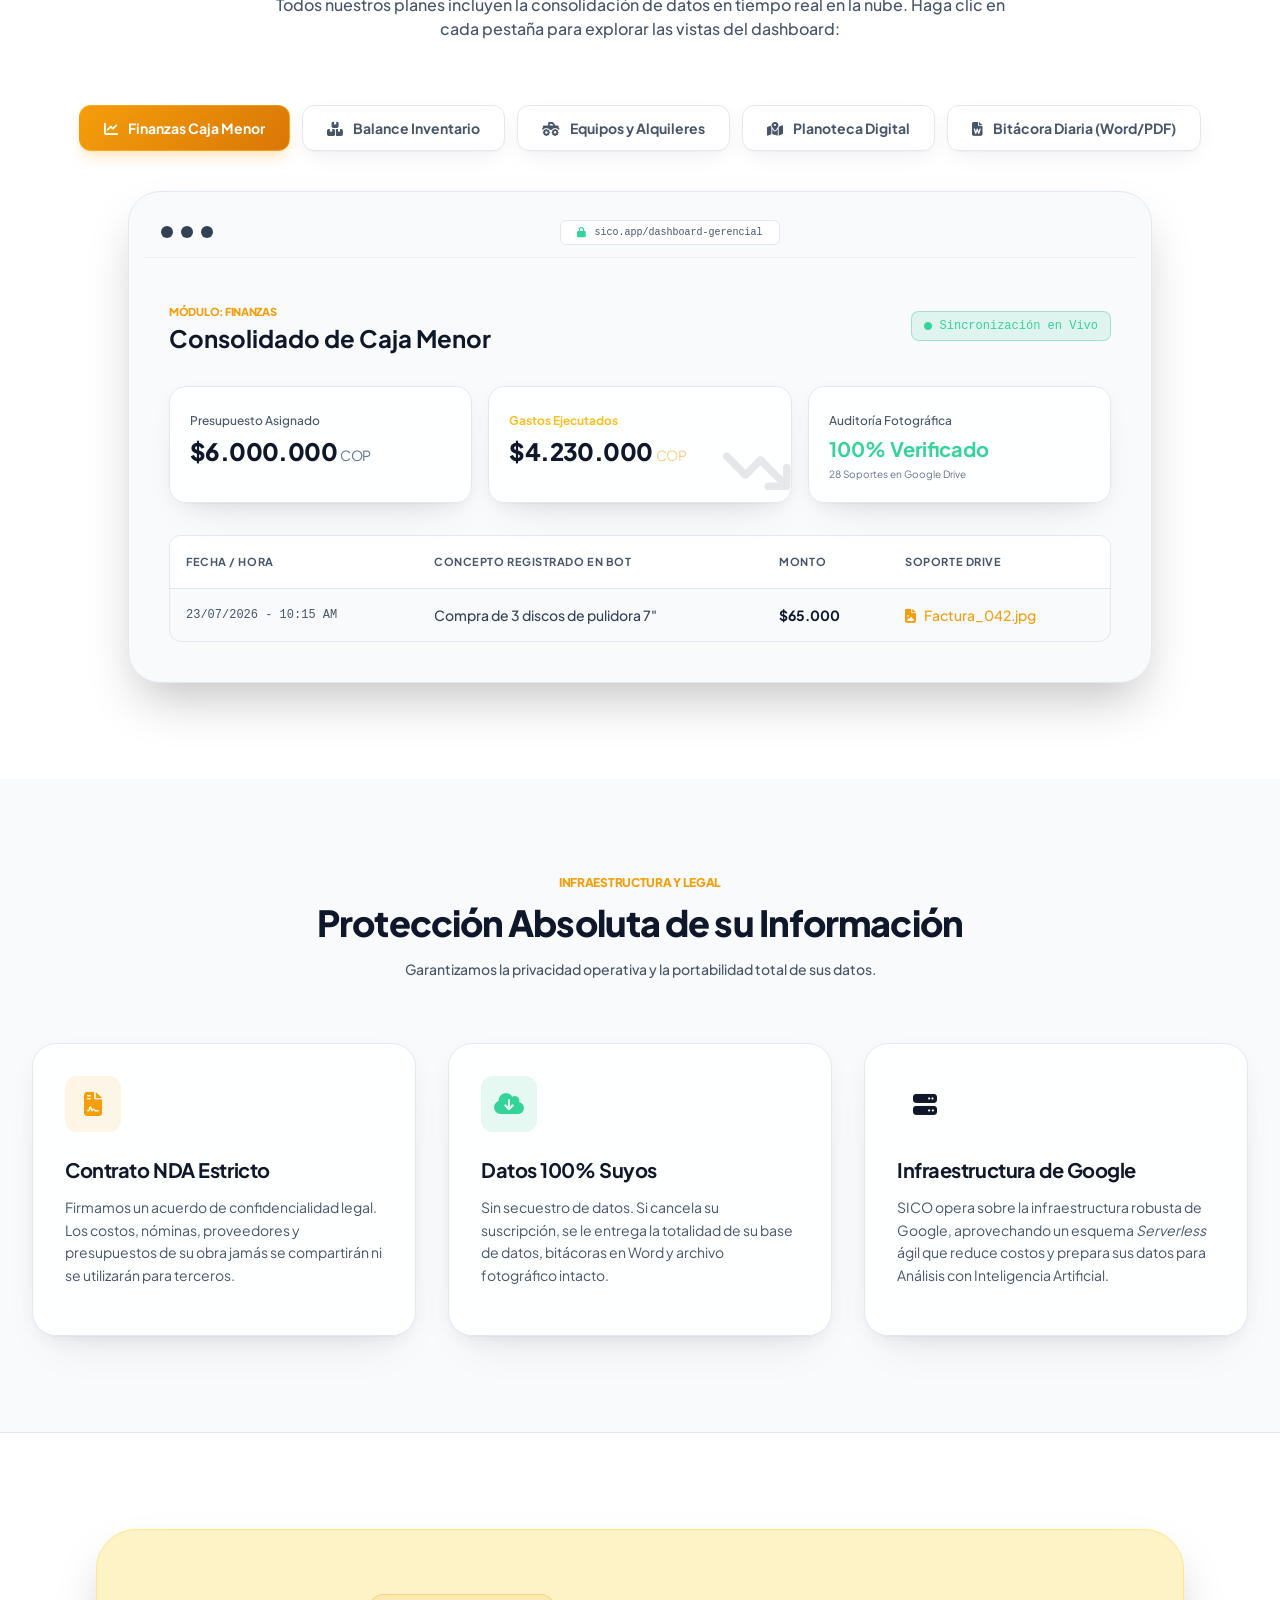
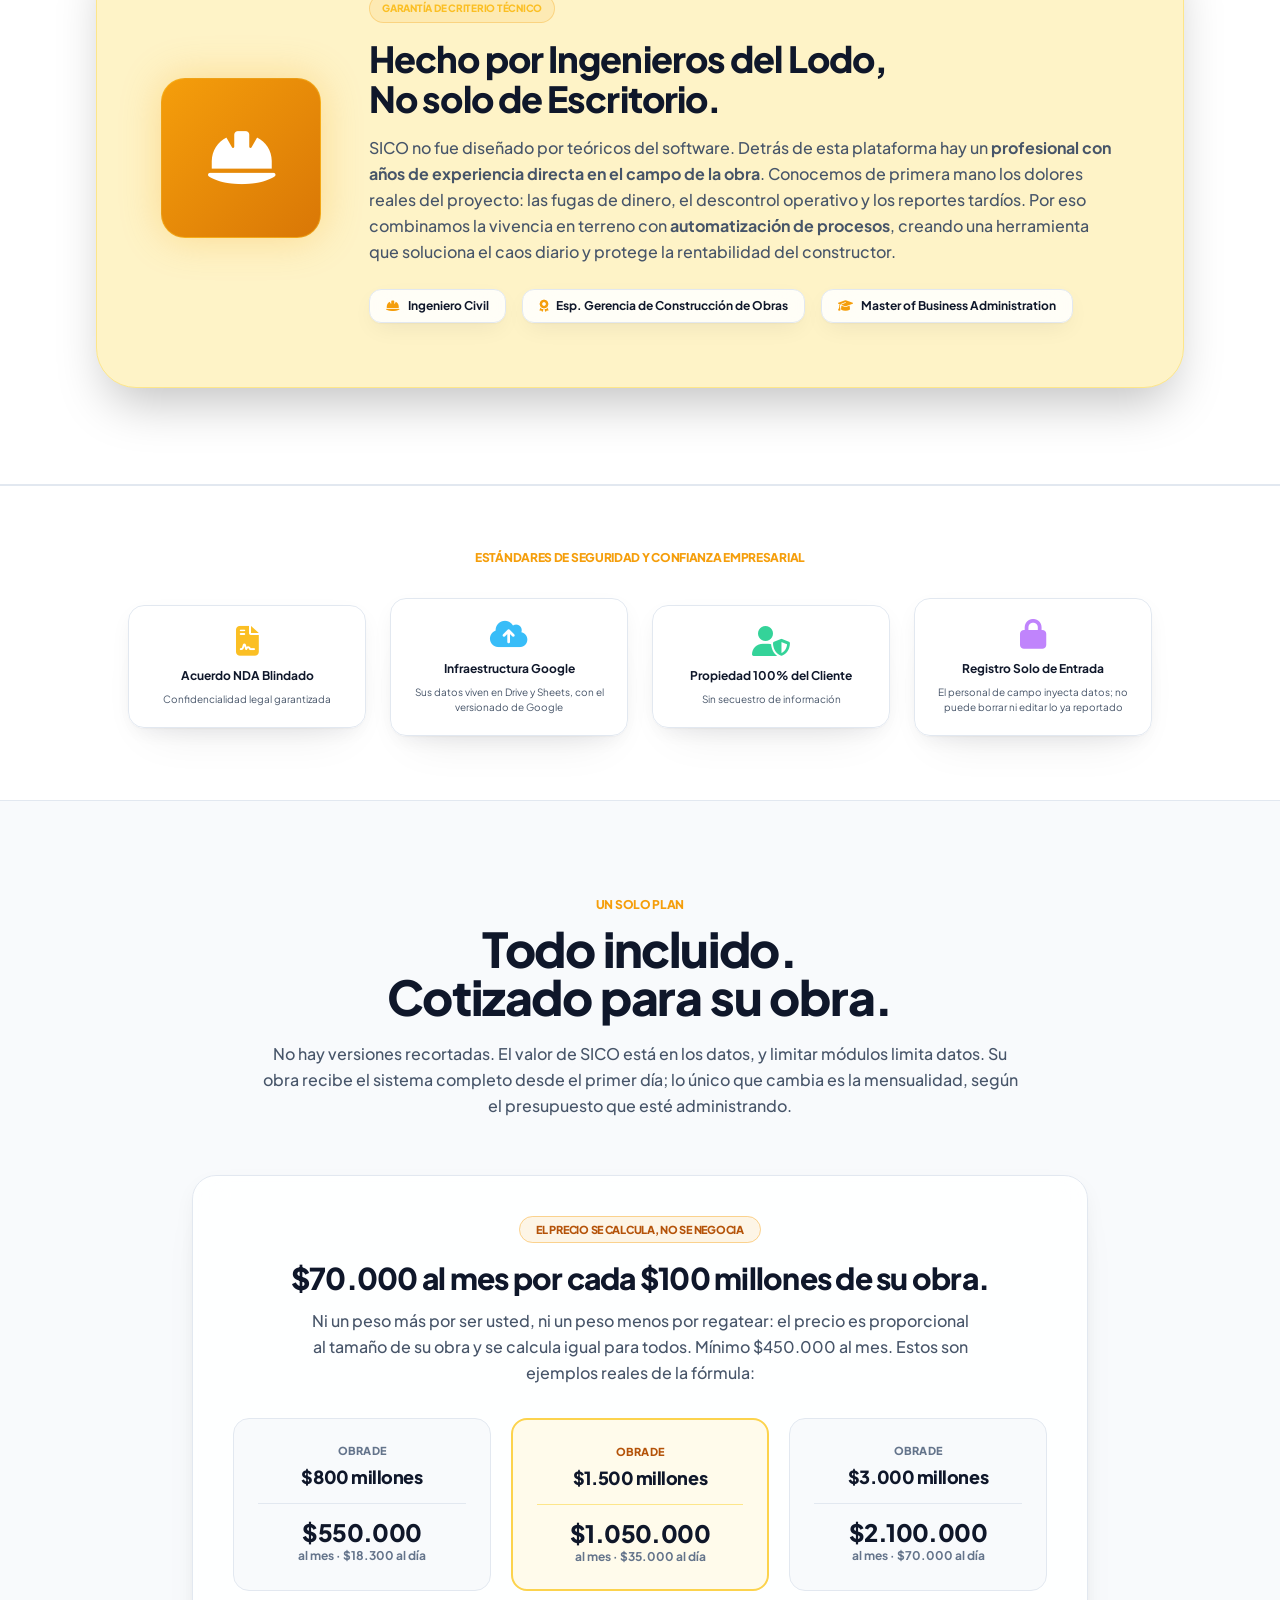
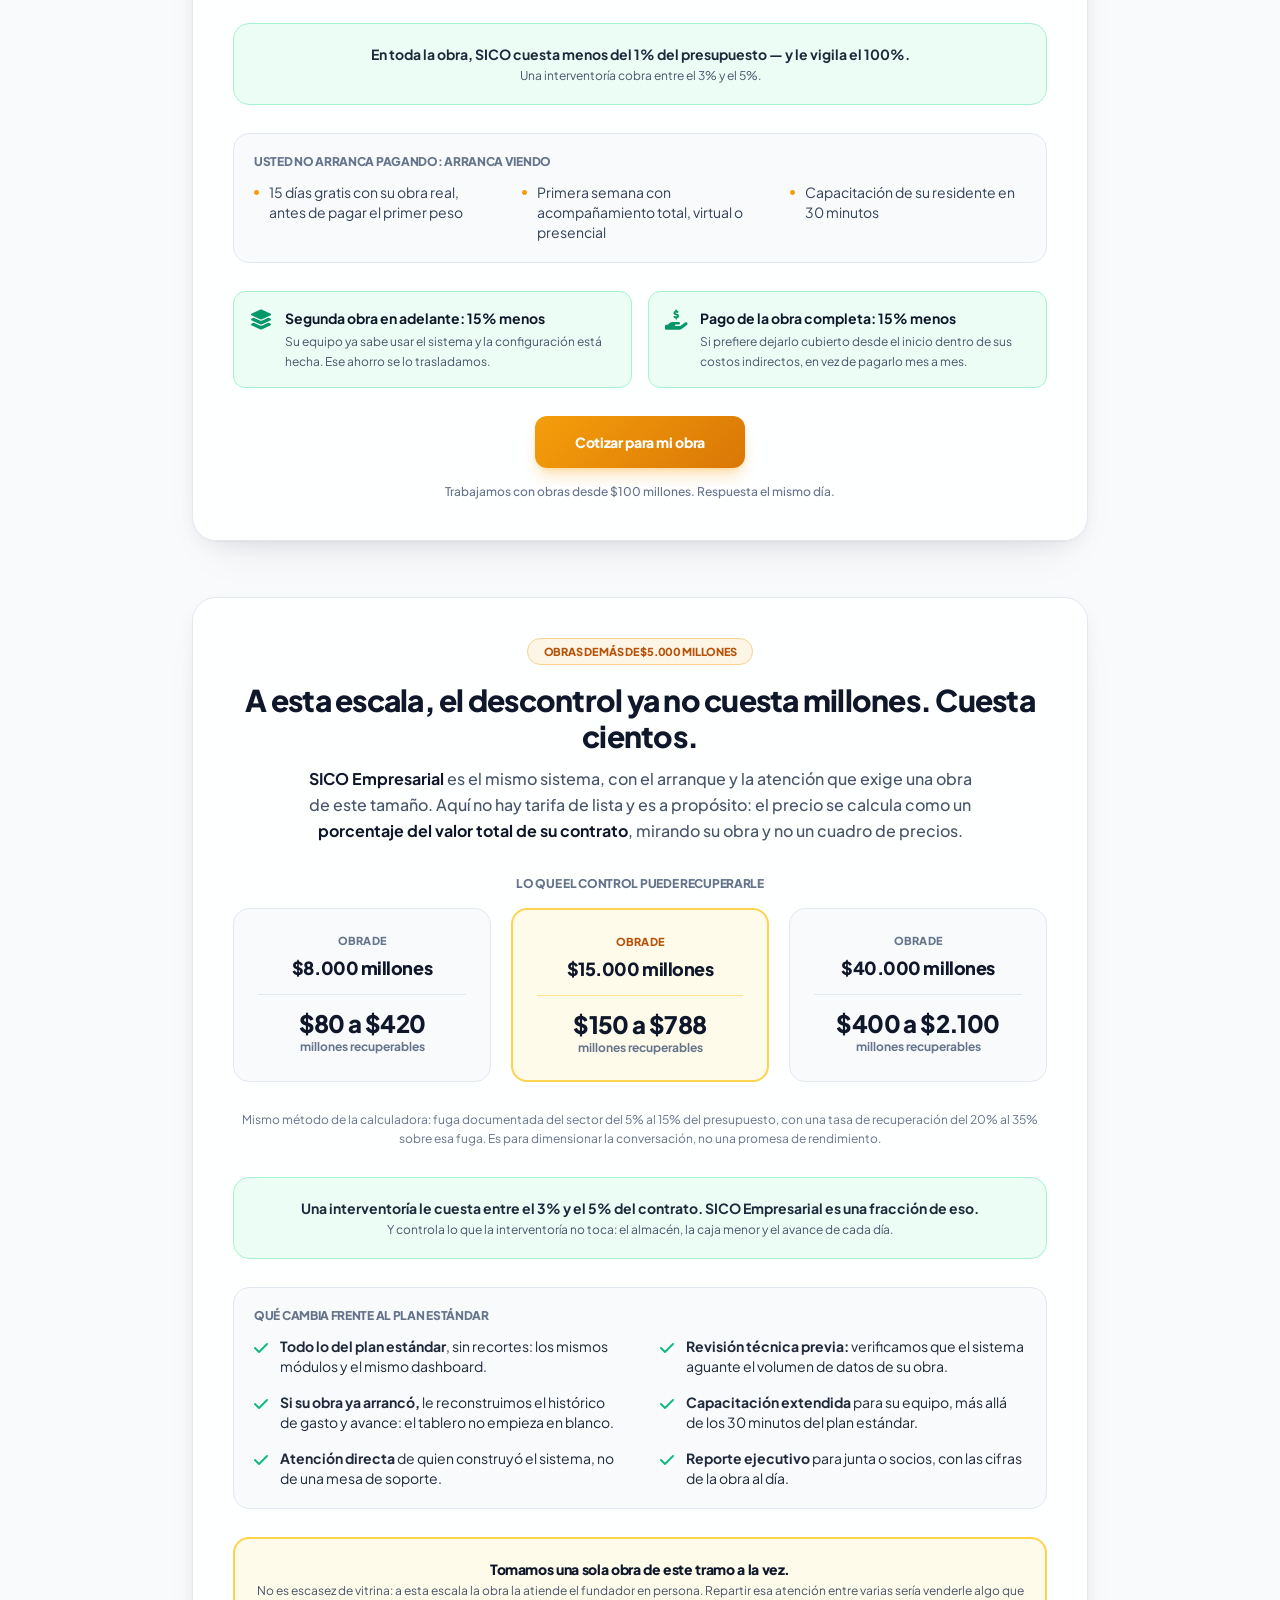
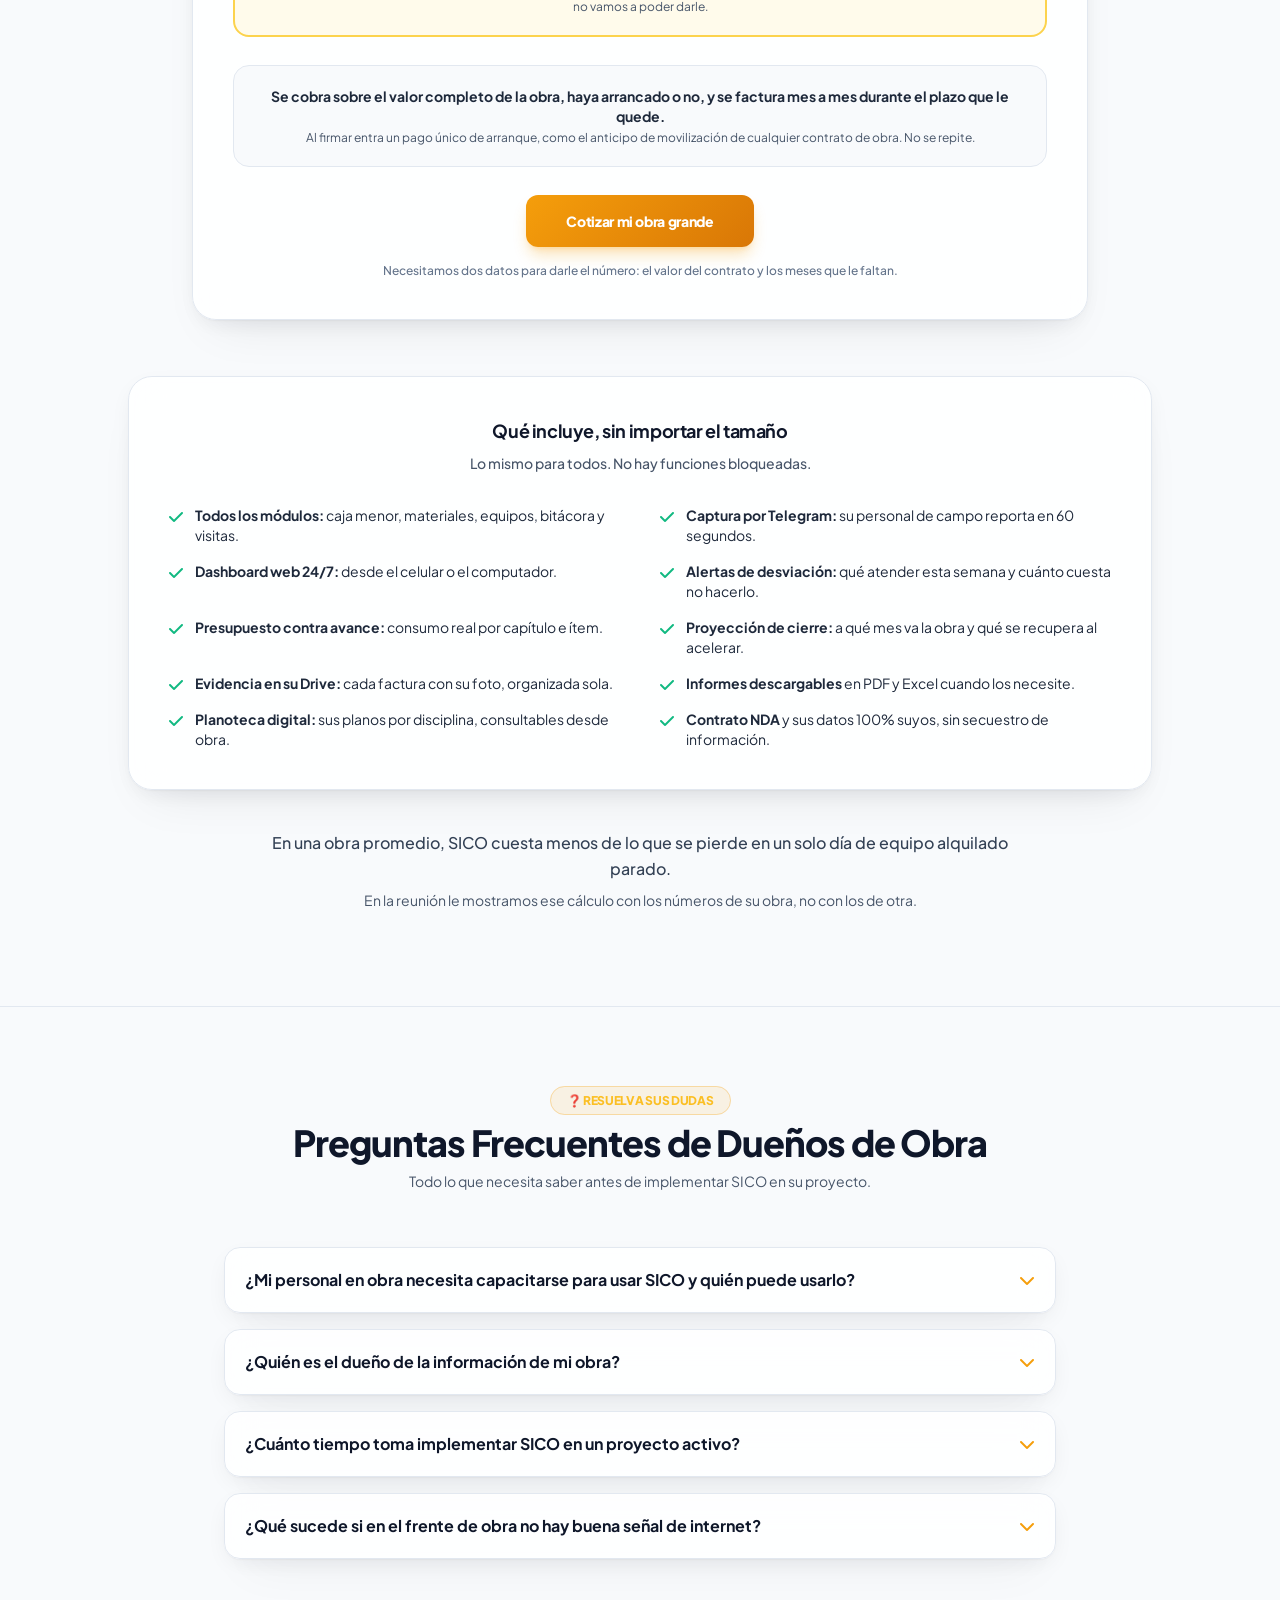
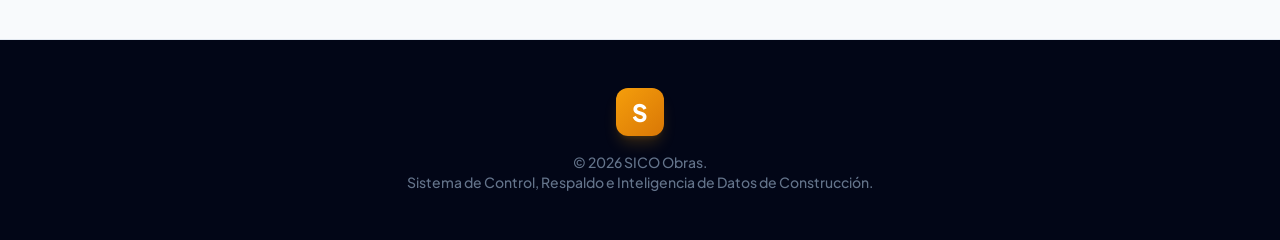
==== commit c5371b0a: "SICO Empresarial en la landing, calculadora hasta $5.000M y menos repeticion - La calculadora ROI pa" ====
--- a/index.html
+++ b/index.html
@@ -357,11 +357,18 @@
                             <!-- Arranca en 100, no en 10: trabajamos con obras desde $100
                                  millones, y dejar que el slider bajara a $10M invitaba a
                                  simular obras que no vamos a tomar. -->
-                            <input type="range" id="calcBudgetRange" min="100" max="10000" step="10" value="1500" oninput="updateROICalc()" class="w-full h-3 bg-slate-800 rounded-lg appearance-none cursor-pointer accent-amber-500 shadow-inner">
+                            <!-- Arranca en $600M: por debajo de ~$643M la formula toca el
+                                 piso de $450.000 y el precio deja de moverse, lo que hace
+                                 ver el slider roto. Y para en $5.000M, que es donde termina
+                                 la formula: arriba de ahi entra SICO Empresarial, que se
+                                 cotiza sobre el contrato y no se puede simular con un
+                                 deslizador. Dejarlo llegar a $50.000M invitaba a calcular
+                                 un numero que despues no existe. -->
+                            <input type="range" id="calcBudgetRange" min="600" max="5000" step="50" value="1200" oninput="updateROICalc()" class="w-full h-3 bg-slate-800 rounded-lg appearance-none cursor-pointer accent-amber-500 shadow-inner">
                             <div class="flex justify-between text-xs text-slate-600 font-bold mt-2">
-                                <span>$100M COP</span>
-                                <span>$1.500M COP</span>
-                                <span>$10.000M COP</span>
+                                <span>$600M COP</span>
+                                <span>Hasta aquí llega la fórmula</span>
+                                <span>$5.000M COP</span>
                             </div>
                         </div>
 
@@ -384,10 +391,9 @@
                              precio es una formula publica que solo depende del presupuesto,
                              asi que aqui se refuerza eso en vez de listar factores viejos. -->
                         <div class="bg-slate-50 border border-slate-200 rounded-2xl p-4">
-                            <span class="text-[10px] font-black text-slate-500 uppercase tracking-widest block mb-2">Con estos dos datos calculamos</span>
                             <p class="text-xs text-slate-600 leading-relaxed">
-                                El precio de SICO es <strong>$70.000 al mes por cada $100 millones</strong> del
-                                presupuesto que ingresó arriba. Se calcula igual para todos: no se negocia.
+                                ¿Su obra pasa de <strong>$5.000 millones</strong>? Ahí termina la fórmula y
+                                empieza <a href="#empresarial" class="font-bold text-sico-accent underline decoration-dotted underline-offset-2">SICO Empresarial</a>.
                             </p>
                         </div>
                     </div>
@@ -397,8 +403,8 @@
                         <!-- Métrica 1: Fuga Estimada (Borgoña) -->
                         <div class="bg-rose-50 p-4 sm:p-5 rounded-2xl border border-rose-200 flex justify-between items-center transition-all">
                             <div>
-                                <span class="text-[10px] font-black text-rose-700 uppercase tracking-widest block mb-0.5">Fuga Estimada del Sector (5%-15%)</span>
-                                <span class="text-xs text-slate-600 font-medium">Dinero perdido sin control de obra</span>
+                                <span class="text-[10px] font-black text-rose-700 uppercase tracking-widest block mb-0.5">Fuga Estimada del Sector</span>
+                                <span class="text-xs text-slate-600 font-medium">5%-15% del presupuesto, más el desgaste de cada mes de obra</span>
                             </div>
                             <span id="calcLossVal" class="text-lg sm:text-2xl font-black text-rose-600 font-mono font-extrabold">-$75M a -$225M</span>
                         </div>
@@ -437,9 +443,8 @@
 
                         <!-- Transparencia del modelo -->
                         <p class="text-[11px] text-slate-500 leading-relaxed px-1">
-                            <strong class="text-slate-700">Cómo se calcula:</strong> partimos del rango de fuga documentado
-                            para el sector (5% a 15% del presupuesto) y aplicamos una tasa de recuperación del
-                            <strong>20% al 35%</strong> sobre esa fuga. No asumimos que el software recupera la totalidad
+                            <strong class="text-slate-700">Cómo se calcula:</strong> sobre la fuga estimada aplicamos una tasa
+                            de recuperación del <strong>20% al 35%</strong>. No asumimos que el software recupera la totalidad
                             de la pérdida: SICO aporta trazabilidad y evidencia; las decisiones de compra, negociación y
                             programación siguen siendo suyas. Es una estimación para dimensionar la conversación, no una
                             promesa de rendimiento.
@@ -1079,6 +1084,121 @@
                         </a>
                         <p class="text-xs text-slate-500 mt-4 font-medium">
                             Trabajamos con obras desde $100 millones. Respuesta el mismo día.
+                        </p>
+                    </div>
+                </div>
+            </div>
+
+            <!-- SICO EMPRESARIAL — el tramo de arriba del techo.
+                 Se nombra y se explica que se cotiza sobre el contrato, sin publicar el
+                 rango de porcentaje ni el valor del pago de arranque: en este tramo el
+                 numero sale de la obra, y publicarlo anclaria la conversacion antes de
+                 tenerla. La calculadora de arriba se queda en $5.000M a proposito. -->
+            <div id="empresarial" class="max-w-4xl mx-auto mb-14">
+                <div class="glass-panel rounded-3xl border-2 border-sico-accent p-8 sm:p-10 shadow-[0_0_40px_rgba(245,158,11,.14)]">
+                    <div class="text-center mb-8">
+                        <span class="bg-amber-500/10 text-amber-700 border border-amber-500/40 text-[11px] font-black px-4 py-1.5 rounded-full uppercase tracking-widest">
+                            Obras de más de $5.000 millones
+                        </span>
+                        <h3 class="text-2xl sm:text-3xl font-black text-slate-900 mt-5 mb-3">
+                            A esta escala, el descontrol ya no cuesta millones. Cuesta cientos.
+                        </h3>
+                        <p class="text-slate-600 text-base font-medium leading-relaxed max-w-2xl mx-auto">
+                            <strong class="text-slate-900">SICO Empresarial</strong> es el mismo sistema, con
+                            el arranque y la atención que exige una obra de este tamaño. Aquí no hay tarifa de
+                            lista y es a propósito: el precio se calcula como un
+                            <strong class="text-slate-900">porcentaje del valor total de su contrato</strong>,
+                            mirando su obra y no un cuadro de precios.
+                        </p>
+                    </div>
+
+                    <p class="text-center text-xs font-black text-slate-500 uppercase tracking-widest mb-4">Lo que el control puede recuperarle</p>
+                    <div class="grid grid-cols-1 sm:grid-cols-3 gap-5 mb-7">
+                        <div class="bg-slate-50 rounded-2xl border border-slate-200 p-6 text-center">
+                            <div class="text-[11px] font-black text-slate-500 uppercase tracking-widest mb-1">Obra de</div>
+                            <div class="text-lg font-black text-slate-900 mb-3">$8.000 millones</div>
+                            <div class="border-t border-slate-200 pt-3">
+                                <div class="text-2xl font-black text-slate-900">$80 a $420</div>
+                                <div class="text-xs text-slate-500 font-bold">millones recuperables</div>
+                            </div>
+                        </div>
+                        <div class="bg-amber-50 rounded-2xl border-2 border-amber-300 p-6 text-center">
+                            <div class="text-[11px] font-black text-amber-700 uppercase tracking-widest mb-1">Obra de</div>
+                            <div class="text-lg font-black text-slate-900 mb-3">$15.000 millones</div>
+                            <div class="border-t border-amber-200 pt-3">
+                                <div class="text-2xl font-black text-slate-900">$150 a $788</div>
+                                <div class="text-xs text-slate-500 font-bold">millones recuperables</div>
+                            </div>
+                        </div>
+                        <div class="bg-slate-50 rounded-2xl border border-slate-200 p-6 text-center">
+                            <div class="text-[11px] font-black text-slate-500 uppercase tracking-widest mb-1">Obra de</div>
+                            <div class="text-lg font-black text-slate-900 mb-3">$40.000 millones</div>
+                            <div class="border-t border-slate-200 pt-3">
+                                <div class="text-2xl font-black text-slate-900">$400 a $2.100</div>
+                                <div class="text-xs text-slate-500 font-bold">millones recuperables</div>
+                            </div>
+                        </div>
+                    </div>
+                    <p class="text-center text-xs text-slate-500 leading-relaxed mb-7">
+                        Mismo método de la calculadora: fuga documentada del sector del 5% al 15% del
+                        presupuesto, con una tasa de recuperación del 20% al 35% sobre esa fuga. Es para
+                        dimensionar la conversación, no una promesa de rendimiento.
+                    </p>
+
+                    <div class="bg-emerald-50 border border-emerald-200 rounded-2xl p-5 mb-7 text-center">
+                        <p class="text-sm text-slate-800 font-bold">
+                            Una interventoría le cuesta entre el 3% y el 5% del contrato.
+                            SICO Empresarial es una fracción de eso.
+                        </p>
+                        <p class="text-xs text-slate-600 mt-1">Y controla lo que la interventoría no toca: el almacén, la caja menor y el avance de cada día.</p>
+                    </div>
+
+                    <div class="bg-slate-50 border border-slate-200 rounded-2xl p-5 mb-7">
+                        <p class="text-xs font-black text-slate-500 uppercase tracking-widest mb-3">Qué cambia frente al plan estándar</p>
+                        <div class="grid grid-cols-1 sm:grid-cols-2 gap-x-10 gap-y-4">
+                            <div class="flex items-start gap-3"><i class="fa-solid fa-check text-emerald-500 mt-1"></i>
+                                <span class="text-sm text-slate-800"><strong>Todo lo del plan estándar</strong>, sin recortes: los mismos módulos y el mismo dashboard.</span></div>
+                            <div class="flex items-start gap-3"><i class="fa-solid fa-check text-emerald-500 mt-1"></i>
+                                <span class="text-sm text-slate-800"><strong>Revisión técnica previa:</strong> verificamos que el sistema aguante el volumen de datos de su obra.</span></div>
+                            <div class="flex items-start gap-3"><i class="fa-solid fa-check text-emerald-500 mt-1"></i>
+                                <span class="text-sm text-slate-800"><strong>Si su obra ya arrancó,</strong> le reconstruimos el histórico de gasto y avance: el tablero no empieza en blanco.</span></div>
+                            <div class="flex items-start gap-3"><i class="fa-solid fa-check text-emerald-500 mt-1"></i>
+                                <span class="text-sm text-slate-800"><strong>Capacitación extendida</strong> para su equipo, más allá de los 30 minutos del plan estándar.</span></div>
+                            <div class="flex items-start gap-3"><i class="fa-solid fa-check text-emerald-500 mt-1"></i>
+                                <span class="text-sm text-slate-800"><strong>Atención directa</strong> de quien construyó el sistema, no de una mesa de soporte.</span></div>
+                            <div class="flex items-start gap-3"><i class="fa-solid fa-check text-emerald-500 mt-1"></i>
+                                <span class="text-sm text-slate-800"><strong>Reporte ejecutivo</strong> para junta o socios, con las cifras de la obra al día.</span></div>
+                        </div>
+                    </div>
+
+                    <div class="bg-amber-50 border-2 border-amber-300 rounded-2xl p-5 mb-7 text-center">
+                        <p class="text-sm text-slate-900 font-black">
+                            Tomamos una sola obra de este tramo a la vez.
+                        </p>
+                        <p class="text-xs text-slate-600 mt-1">
+                            No es escasez de vitrina: a esta escala la obra la atiende el fundador en persona.
+                            Repartir esa atención entre varias sería venderle algo que no vamos a poder darle.
+                        </p>
+                    </div>
+
+                    <div class="bg-slate-50 border border-slate-200 rounded-2xl p-5 mb-7 text-center">
+                        <p class="text-sm text-slate-800 font-bold">
+                            Se cobra sobre el valor completo de la obra, haya arrancado o no,
+                            y se factura mes a mes durante el plazo que le quede.
+                        </p>
+                        <p class="text-xs text-slate-600 mt-1">
+                            Al firmar entra un pago único de arranque, como el anticipo de movilización de
+                            cualquier contrato de obra. No se repite.
+                        </p>
+                    </div>
+
+                    <div class="text-center">
+                        <a href="https://wa.me/573012699885?text=Hola,%20tengo%20una%20obra%20de%20m%C3%A1s%20de%20%245.000%20millones%20y%20quiero%20cotizar%20SICO%20Empresarial." target="_blank"
+                           class="inline-block px-10 py-4 rounded-xl amber-gradient text-white font-black text-sm hover:scale-105 transition-transform shadow-lg shadow-amber-500/30">
+                            Cotizar mi obra grande
+                        </a>
+                        <p class="text-xs text-slate-500 mt-4 font-medium">
+                            Necesitamos dos datos para darle el número: el valor del contrato y los meses que le faltan.
                         </p>
                     </div>
                 </div>
@@ -1323,10 +1443,29 @@
         // redondeo a $50.000. budgetM viene en millones de pesos.
         const TARIFA_100M = 70000;
         const PISO_MENSUAL = 450000;
+
+        // Techo de la formula. Por encima, el documento de precios manda
+        // cotizacion propia: a ese volumen la obra puede exigir infraestructura
+        // paga y el perfil de cliente ideal excluye la obra masiva. La
+        // calculadora deja de dar un numero y abre la conversacion.
+        const TECHO_FORMULA_M = 5000;
+
         function mensualidadSICO(budgetM) {
+            if (budgetM > TECHO_FORMULA_M) return null;
             const bruto = (budgetM / 100) * TARIFA_100M;
             return Math.max(PISO_MENSUAL, Math.round(bruto / 50000) * 50000);
         }
+
+        // Fuga que depende del calendario y no del presupuesto: la administracion
+        // que se sostiene mes a mes y el equipo alquilado que se paga este o no
+        // en uso. Antes el modelo la ignoraba, y por eso una obra larga mostraba
+        // la misma fuga que una corta mientras el costo de SICO si crecia: el
+        // neto conservador se volvia negativo pasados 14 meses.
+        // Calibracion: en la obra de la IPS esa perdida medida ronda el 1,8% del
+        // presupuesto al mes (sobrecosto de administracion mas formaleta
+        // inmovilizada). Aqui se usa una fraccion de eso para no inflar el caso.
+        const FUGA_TIEMPO_MIN_MES = 0.0025;
+        const FUGA_TIEMPO_MAX_MES = 0.0060;
 
         function formatoMillones(val) {
             const signo = val < 0 ? '-' : '';
@@ -1349,9 +1488,15 @@
             document.getElementById('calcBudgetVal').innerText = budgetText;
             document.getElementById('calcMonthsVal').innerText = months + (months === 1 ? ' Mes' : ' Meses');
 
-            // Fuga del sector: 5% a 15% del presupuesto.
-            const fugaMinM = budgetM * 0.05;
-            const fugaMaxM = budgetM * 0.15;
+            // La fuga tiene dos componentes. Uno depende de cuanto se compra y
+            // otro de cuanto dura la obra. Sumarlos es lo que corrige el modelo:
+            // una obra larga fuga mas que una corta del mismo presupuesto.
+            const fugaCompraMinM = budgetM * 0.05;
+            const fugaCompraMaxM = budgetM * 0.15;
+            const fugaTiempoMinM = budgetM * FUGA_TIEMPO_MIN_MES * months;
+            const fugaTiempoMaxM = budgetM * FUGA_TIEMPO_MAX_MES * months;
+            const fugaMinM = fugaCompraMinM + fugaTiempoMinM;
+            const fugaMaxM = fugaCompraMaxM + fugaTiempoMaxM;
 
             // Lo que SICO puede recuperar de esa fuga.
             const recuperaMinM = fugaMinM * TASA_RECUPERACION_MIN;
@@ -1360,7 +1505,9 @@
             // La tarifa SÍ se publica desde el 6-ago-2026: el precio se calcula
             // igual para todos, así que la calculadora puede mostrar el número
             // real de SICO, no un genérico "cotización a medida".
-            const mensualM = mensualidadSICO(budgetM) / 1e6; // a millones
+            const mensualCOP = mensualidadSICO(budgetM);
+            const sobreTecho = mensualCOP === null;
+            const mensualM = sobreTecho ? 0 : mensualCOP / 1e6; // a millones
             const costoTotalM = mensualM * months;
             const netoMinM = recuperaMinM - costoTotalM;
             const netoMaxM = recuperaMaxM - costoTotalM;
@@ -1368,28 +1515,36 @@
             document.getElementById('calcLossVal').innerText =
                 '-' + formatoMillones(fugaMinM) + ' a -' + formatoMillones(fugaMaxM);
 
-            document.getElementById('calcCostVal').innerText =
-                formatoMillones(mensualM) + ' al mes (' + formatoMillones(costoTotalM) + ' en toda la obra)';
-
-            document.getElementById('calcNetVal').innerText =
-                formatoMillones(netoMinM) + ' a ' + formatoMillones(netoMaxM);
+            // Pasado el techo no se inventa una cifra: la formula deja de aplicar
+            // y lo que se ofrece es una conversacion, no un precio de lista.
+            document.getElementById('calcCostVal').innerText = sobreTecho
+                ? 'Cotización propia'
+                : formatoMillones(mensualM) + ' al mes (' + formatoMillones(costoTotalM) + ' en toda la obra)';
+
+            document.getElementById('calcNetVal').innerText = sobreTecho
+                ? formatoMillones(recuperaMinM) + ' a ' + formatoMillones(recuperaMaxM)
+                : formatoMillones(netoMinM) + ' a ' + formatoMillones(netoMaxM);
 
             // El total recuperado no depende de la duracion: la fuga del 5% al 15% es
             // una proporcion del presupuesto, no del calendario. Lo que si cambia con
             // la duracion es el ritmo. Repartirlo por mes es lo unico honesto que
             // puede hacer el slider de meses, y ademas deja la cifra en la misma
             // unidad que la mensualidad, que es la comparacion que importa.
-            document.getElementById('calcPerMonthVal').innerText =
-                formatoMillones(recuperaMinM / months) + ' a ' +
-                formatoMillones(recuperaMaxM / months) + ' por mes, contra ' +
-                formatoMillones(mensualM) + ' de mensualidad';
+            document.getElementById('calcPerMonthVal').innerText = sobreTecho
+                ? formatoMillones(recuperaMinM / months) + ' a ' +
+                  formatoMillones(recuperaMaxM / months) + ' por mes de obra'
+                : formatoMillones(recuperaMinM / months) + ' a ' +
+                  formatoMillones(recuperaMaxM / months) + ' por mes, contra ' +
+                  formatoMillones(mensualM) + ' de mensualidad';
 
             // Punto de equilibrio: cuántos días de fuga recuperada cubren un mes
             // de mensualidad. Si hasta el escenario conservador cubre la cuota
             // varias veces, el mensaje lo dice explícito.
             const vecesMin = mensualM > 0 ? (recuperaMinM / months) / mensualM : 0;
-            document.getElementById('calcPaybackVal').innerHTML =
-                vecesMin >= 1
+            document.getElementById('calcPaybackVal').innerHTML = sobreTecho
+                ? 'Por encima de $5.000 millones la tarifa no se aplica en automático: ' +
+                  '<strong>a esta escala la cotización se arma sobre su obra.</strong>'
+                : vecesMin >= 1
                     ? 'Incluso en el escenario conservador, lo recuperado cubre <strong>' +
                       vecesMin.toFixed(1) + ' veces</strong> la mensualidad de SICO.'
                     : 'En esta escala, la fuga recuperable es menor que la mensualidad: ' +
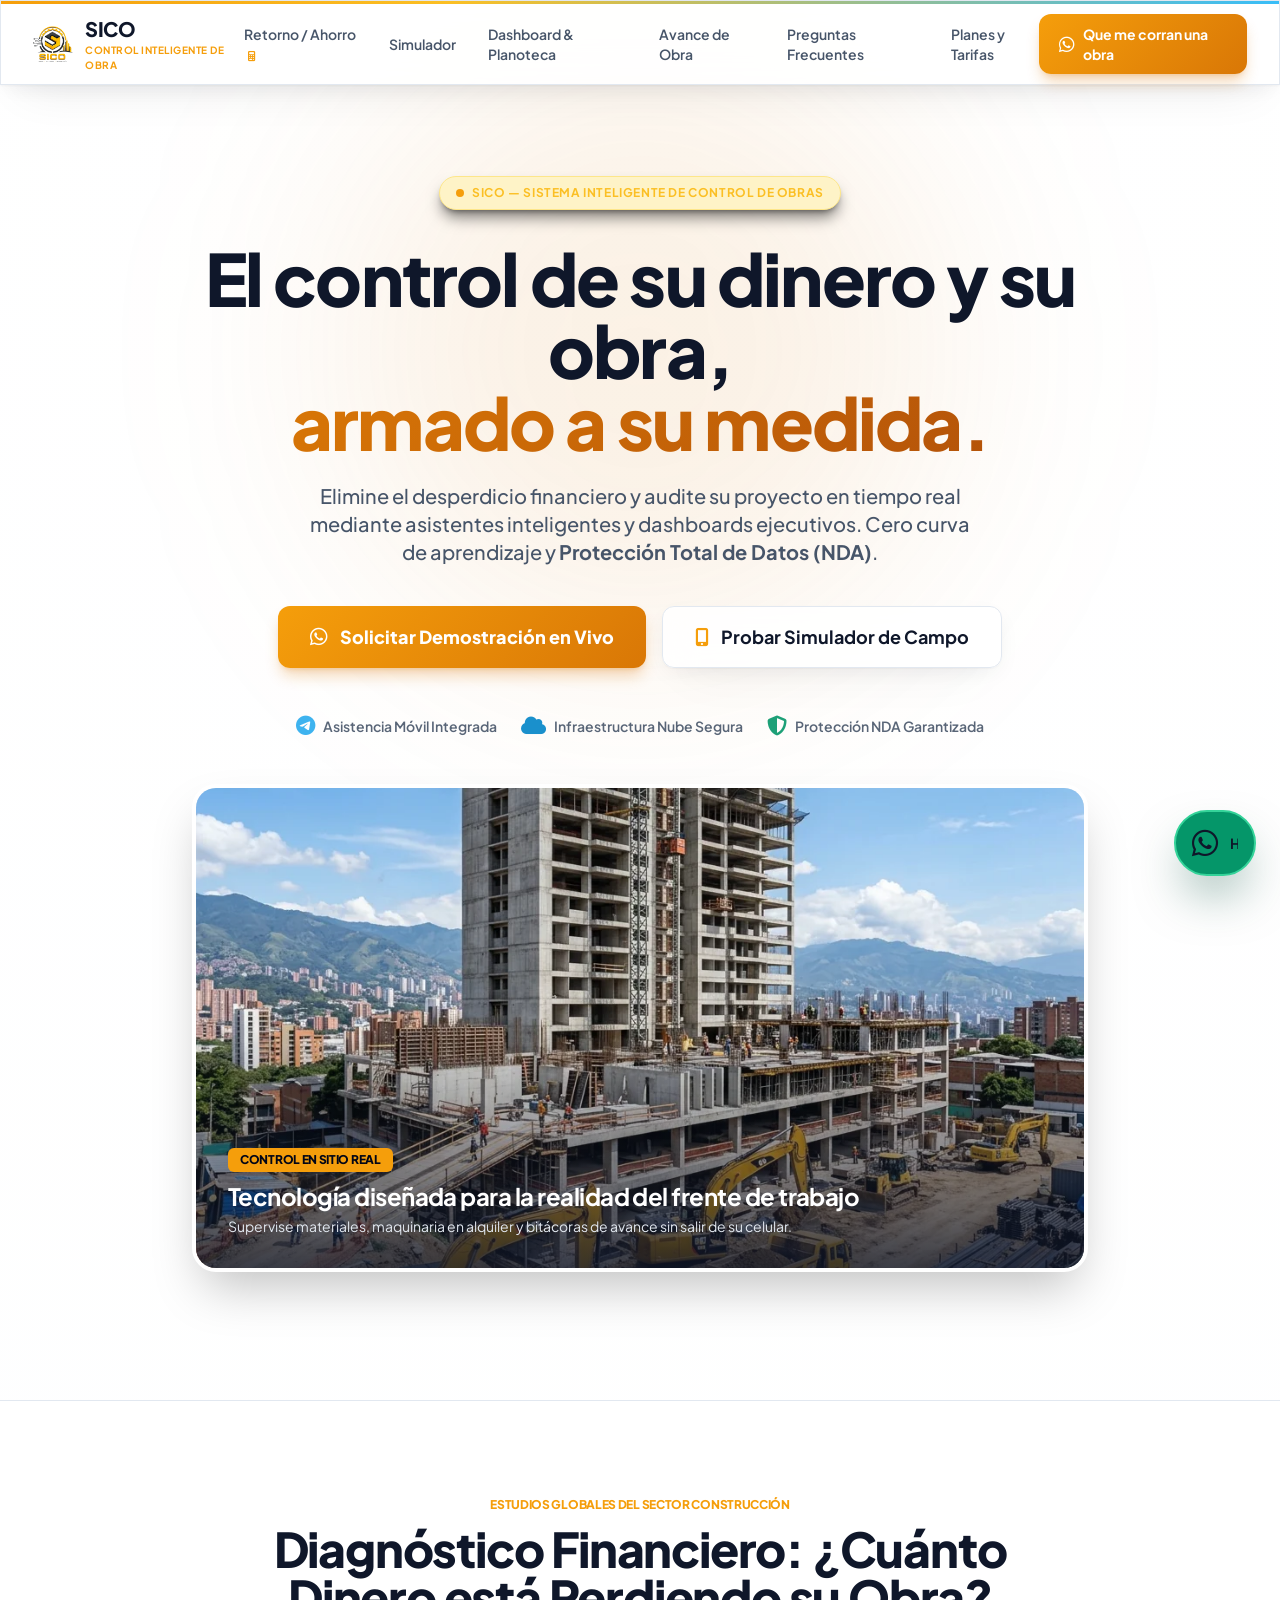
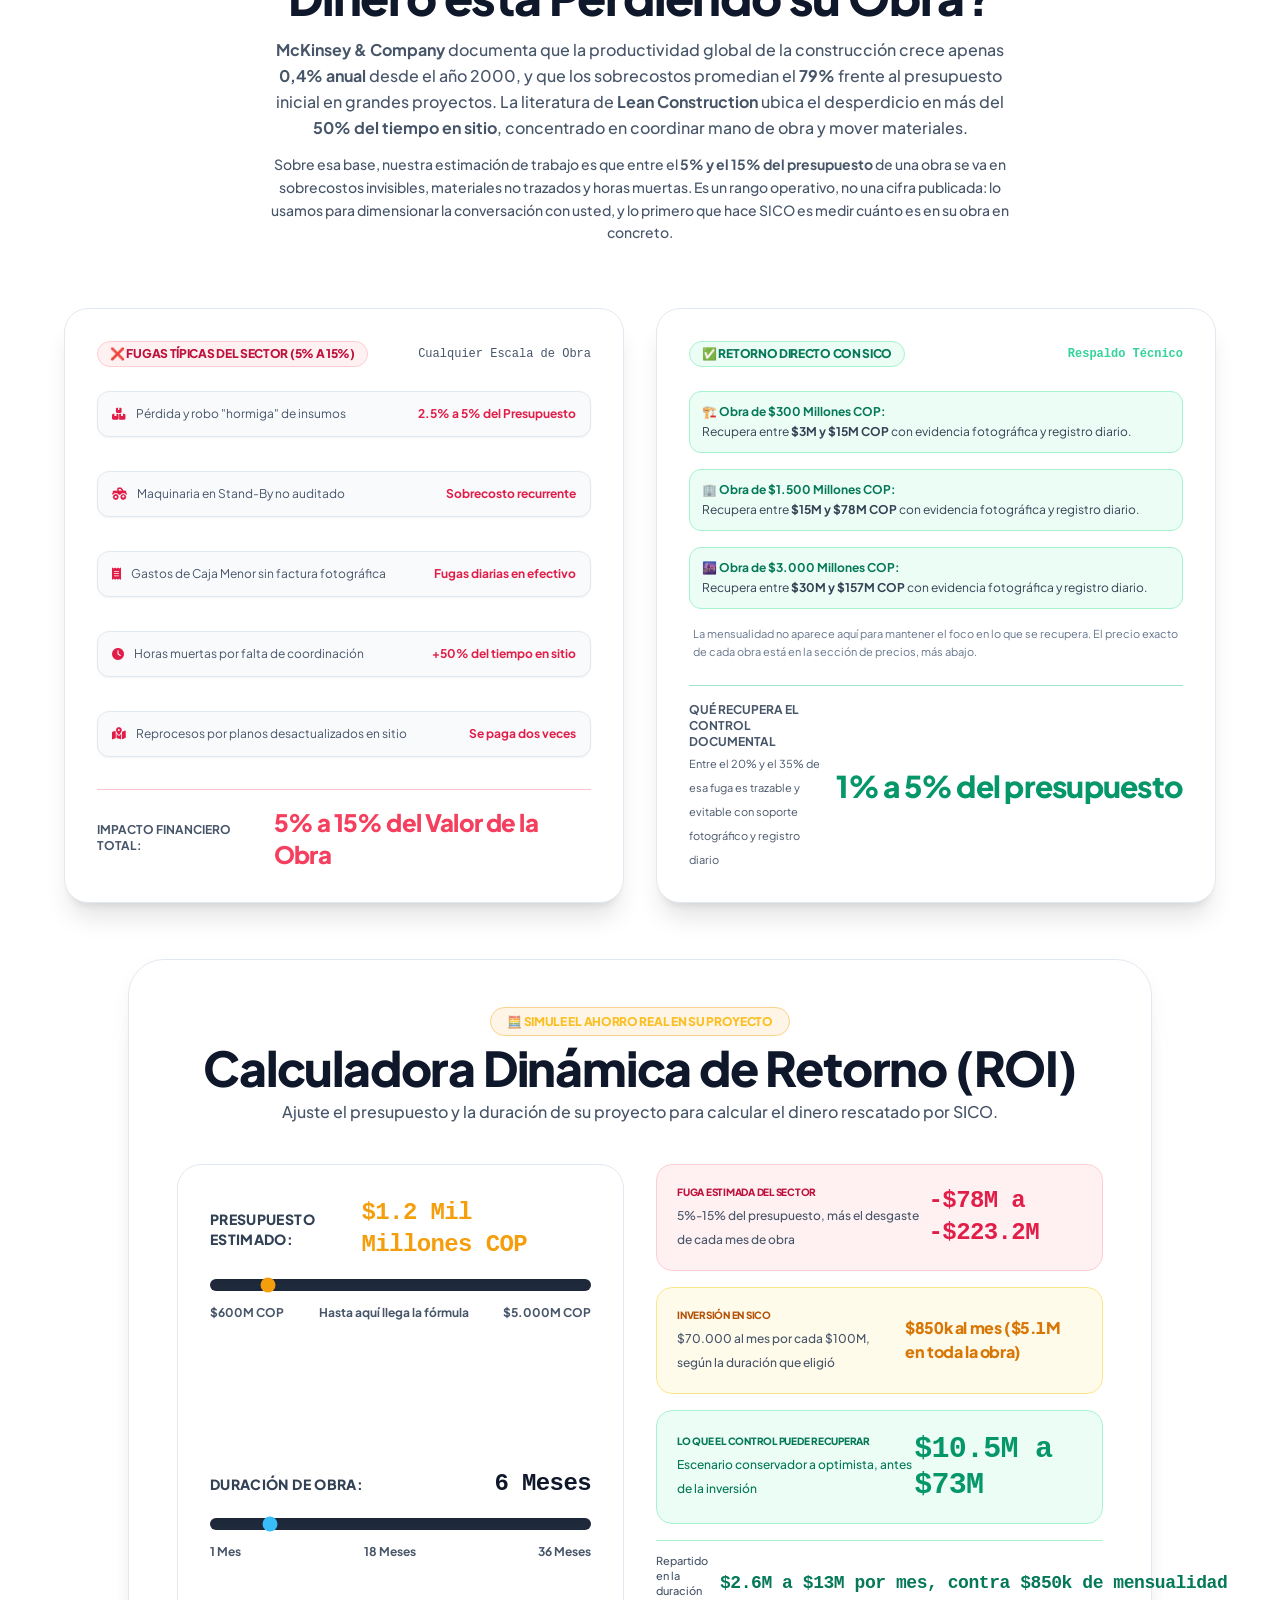
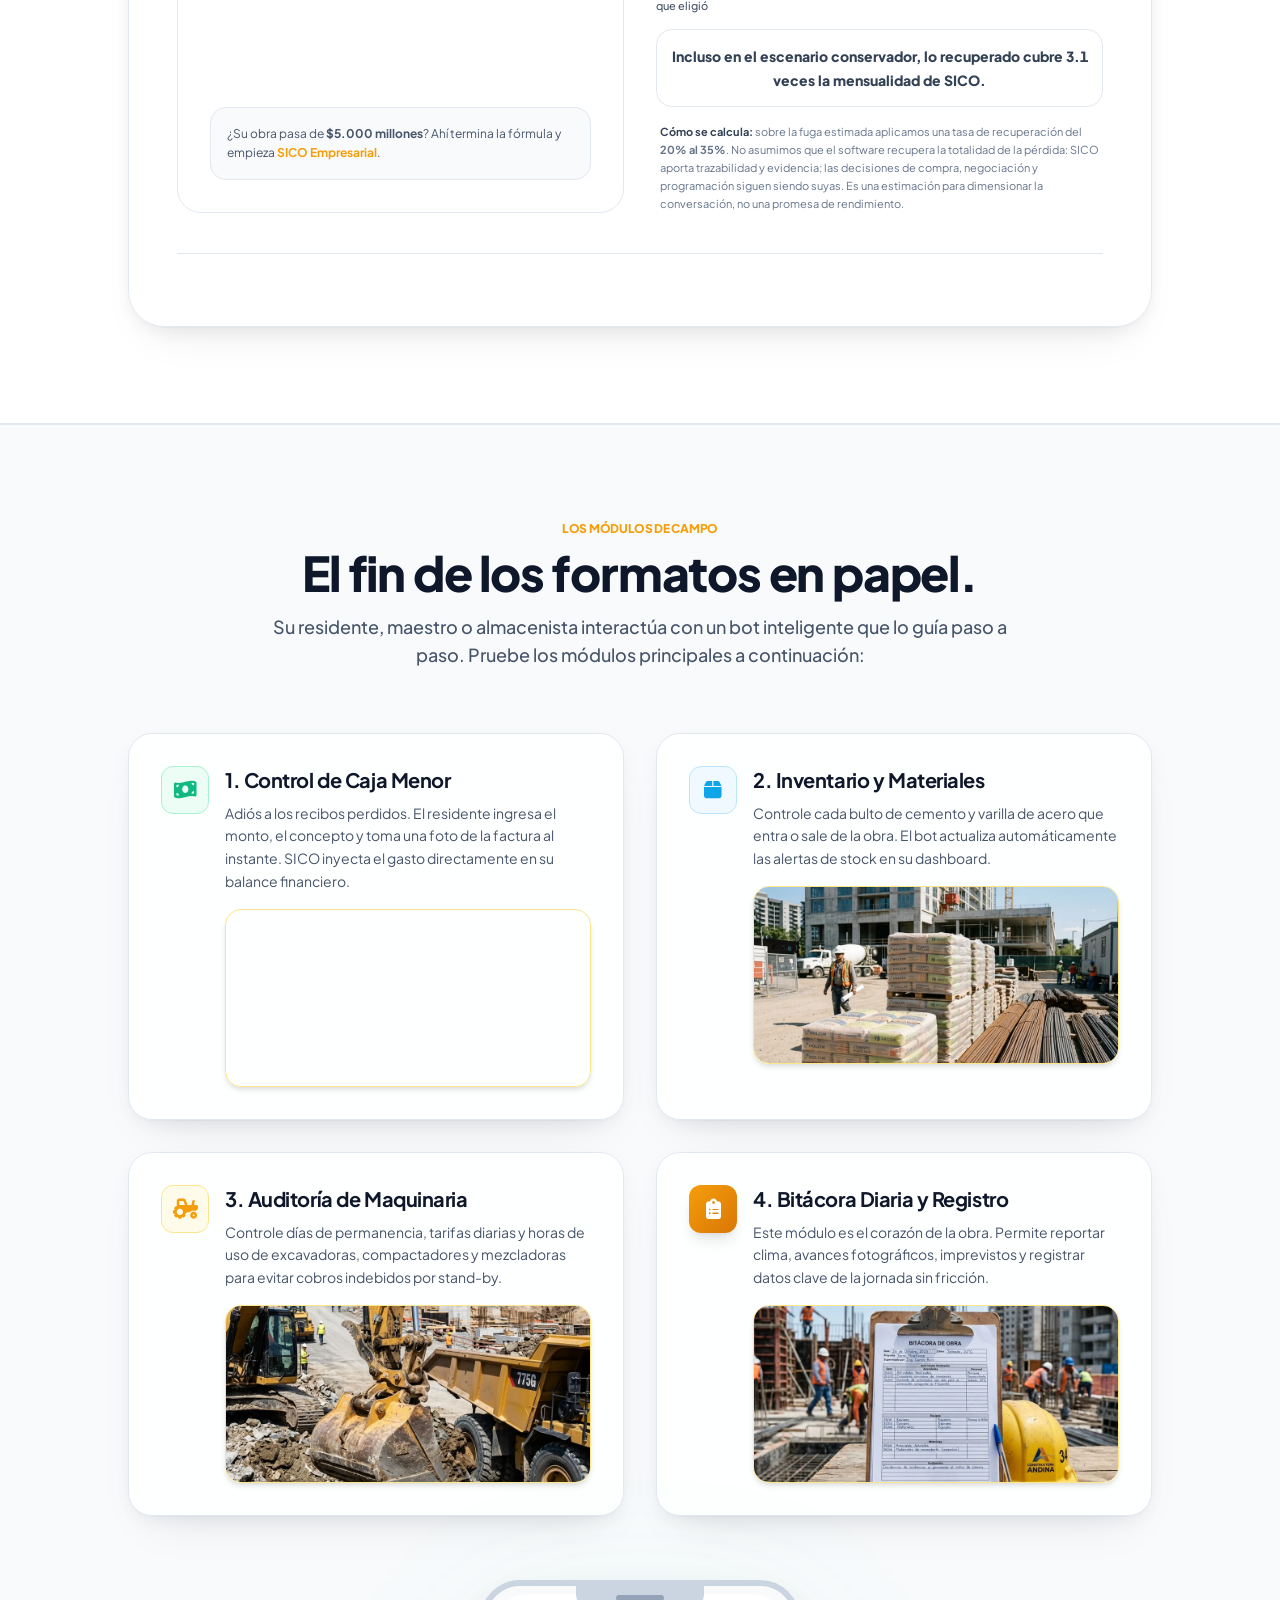
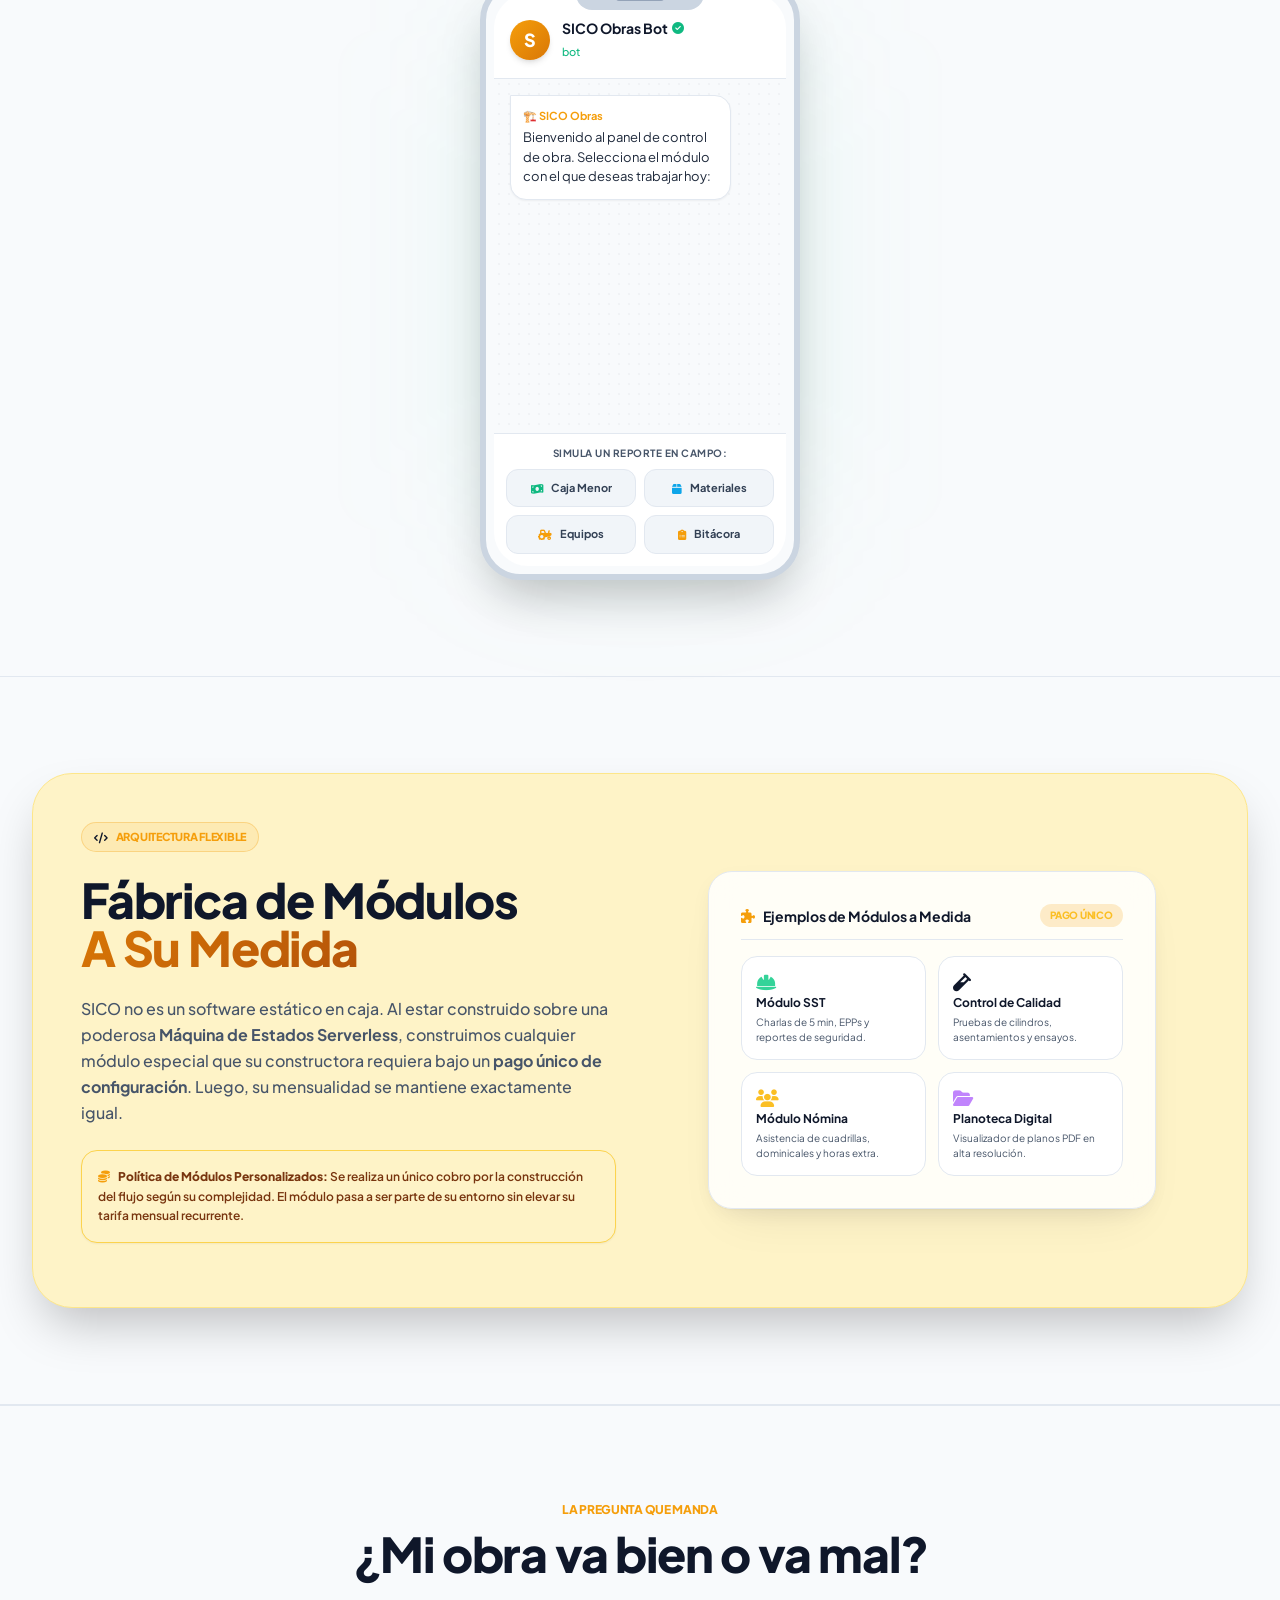
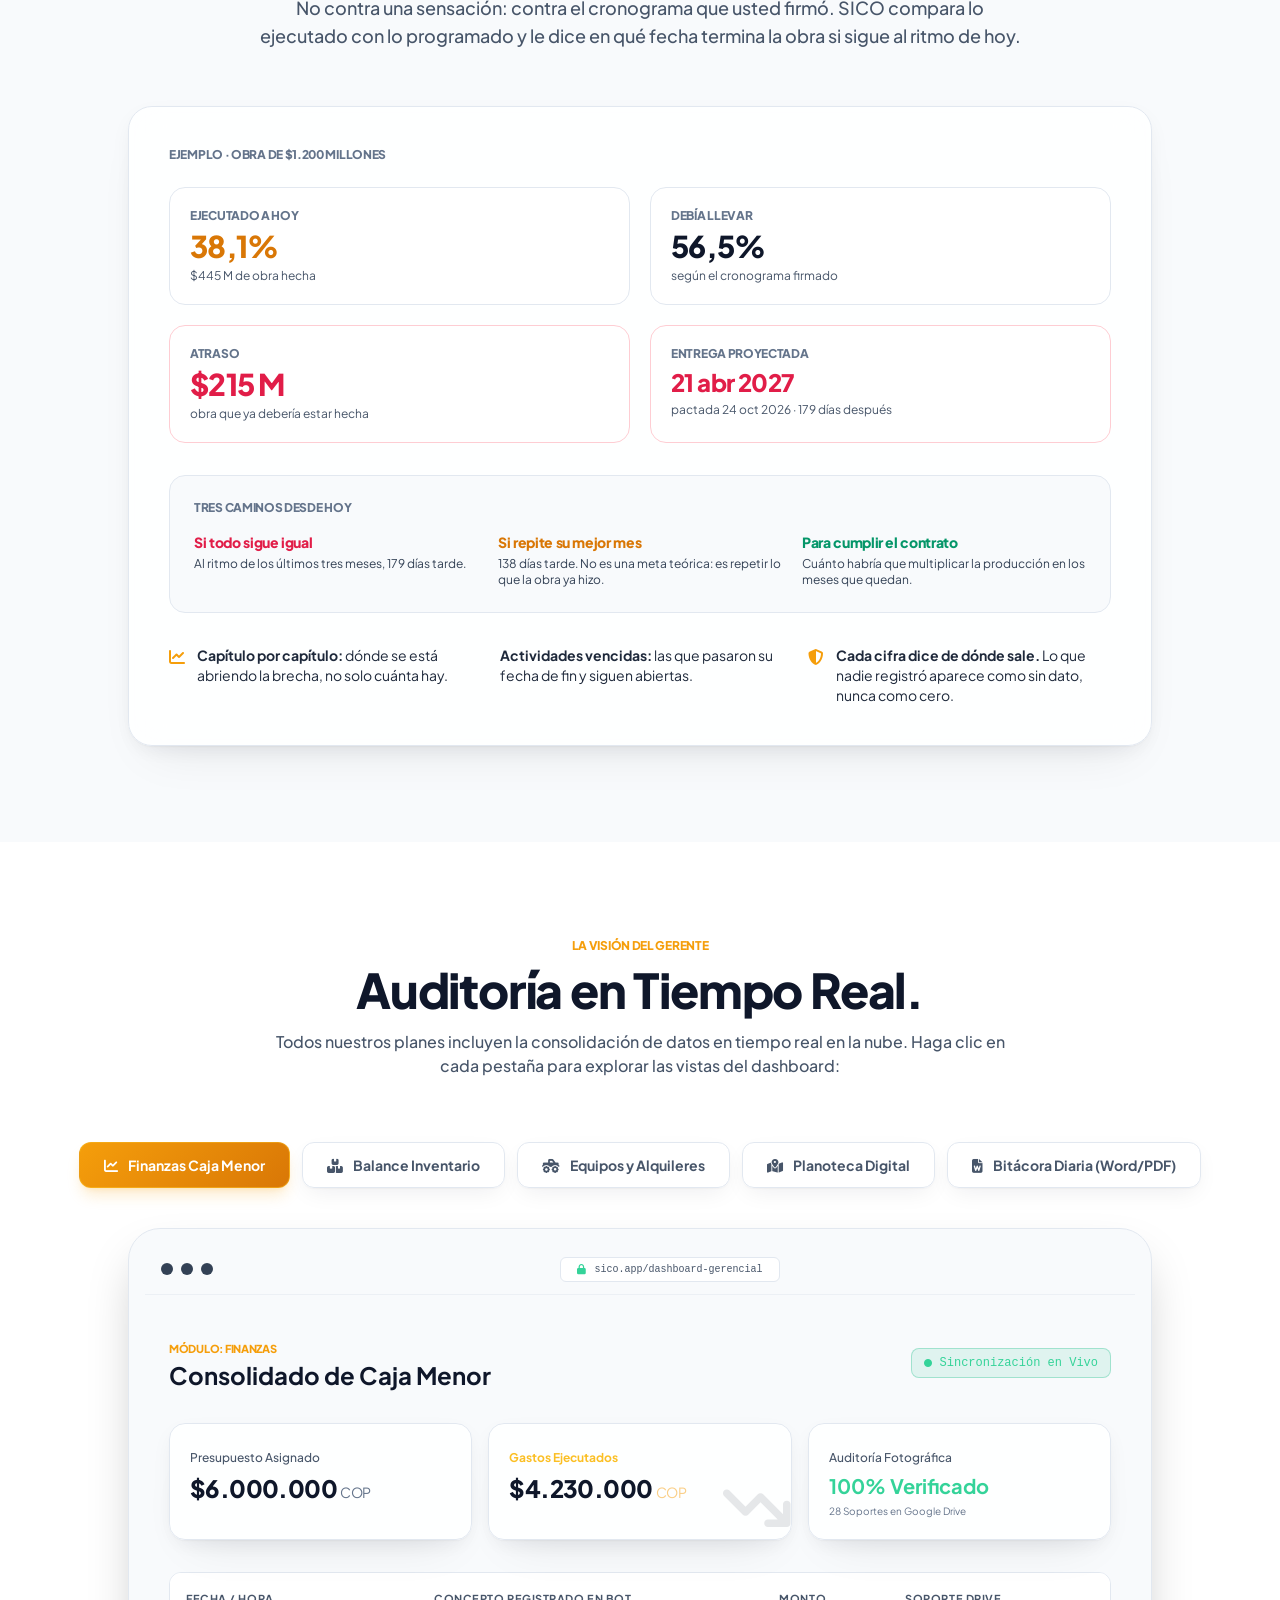
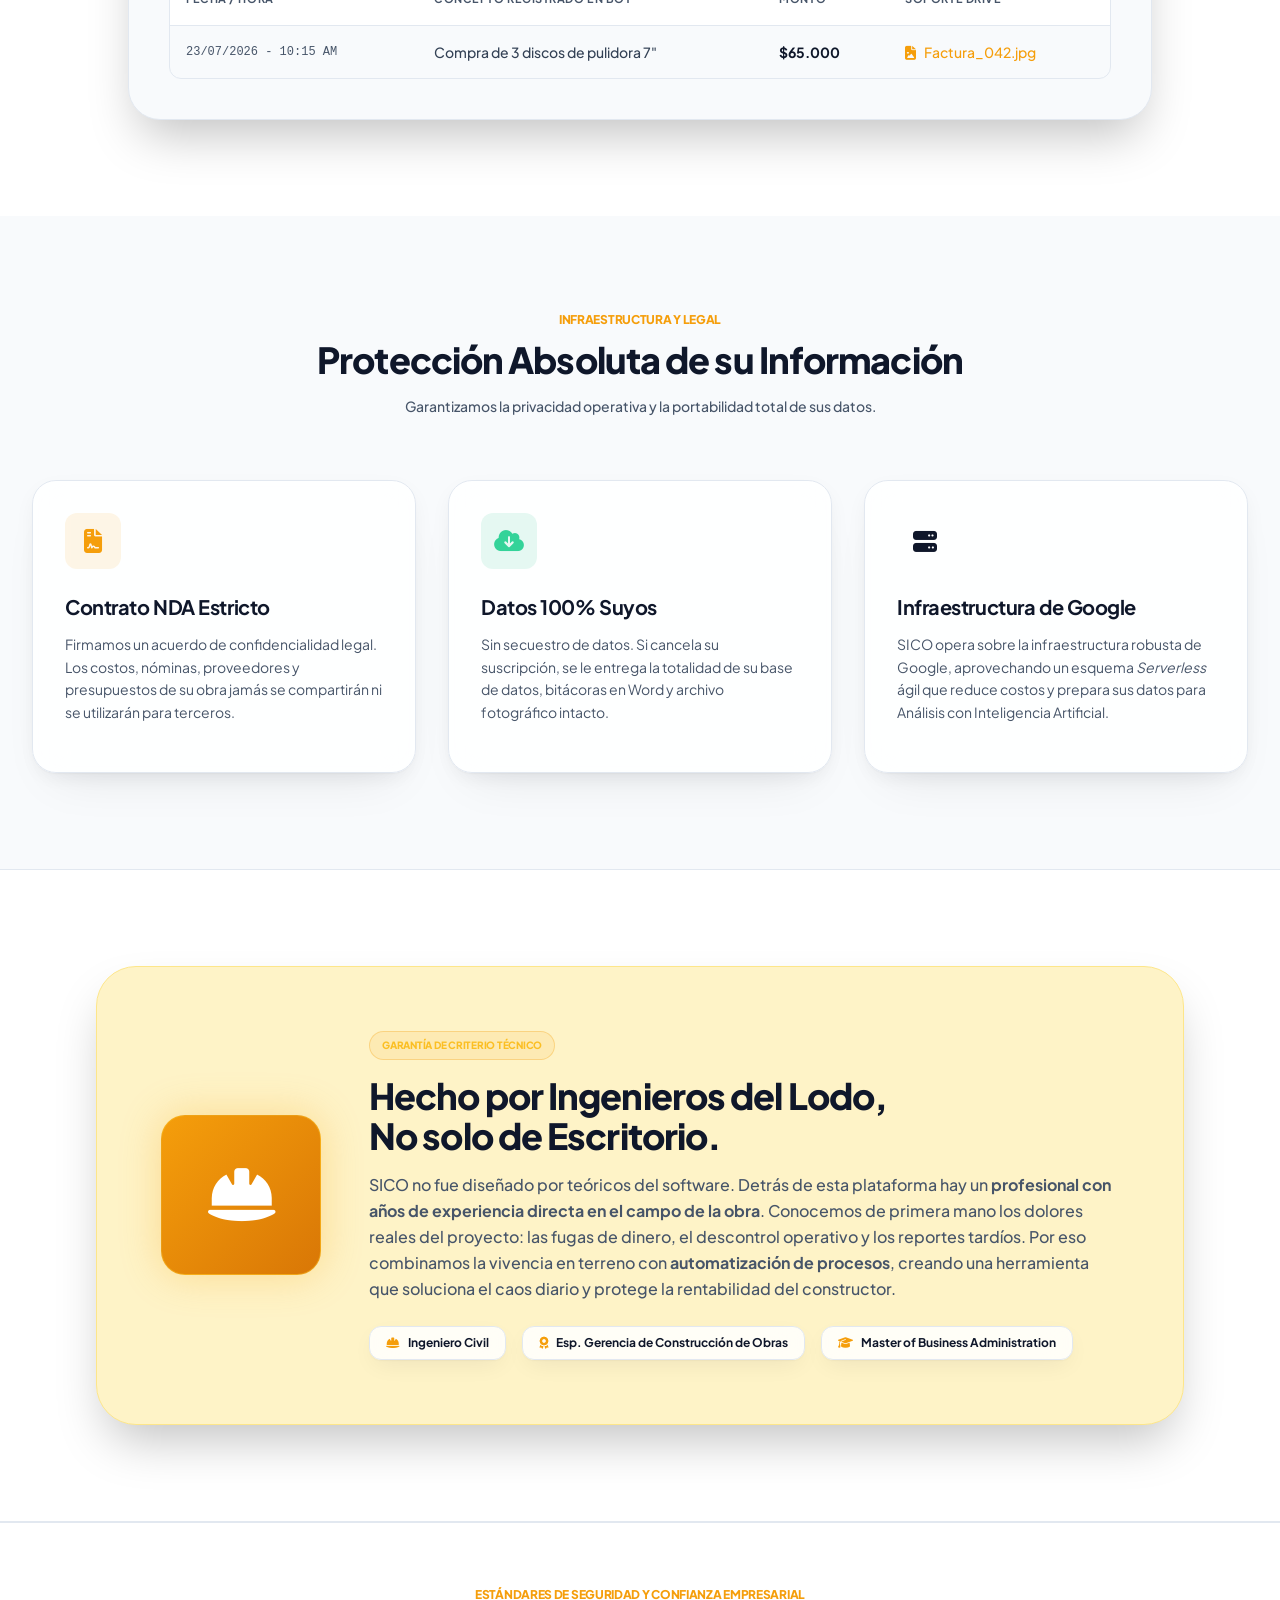
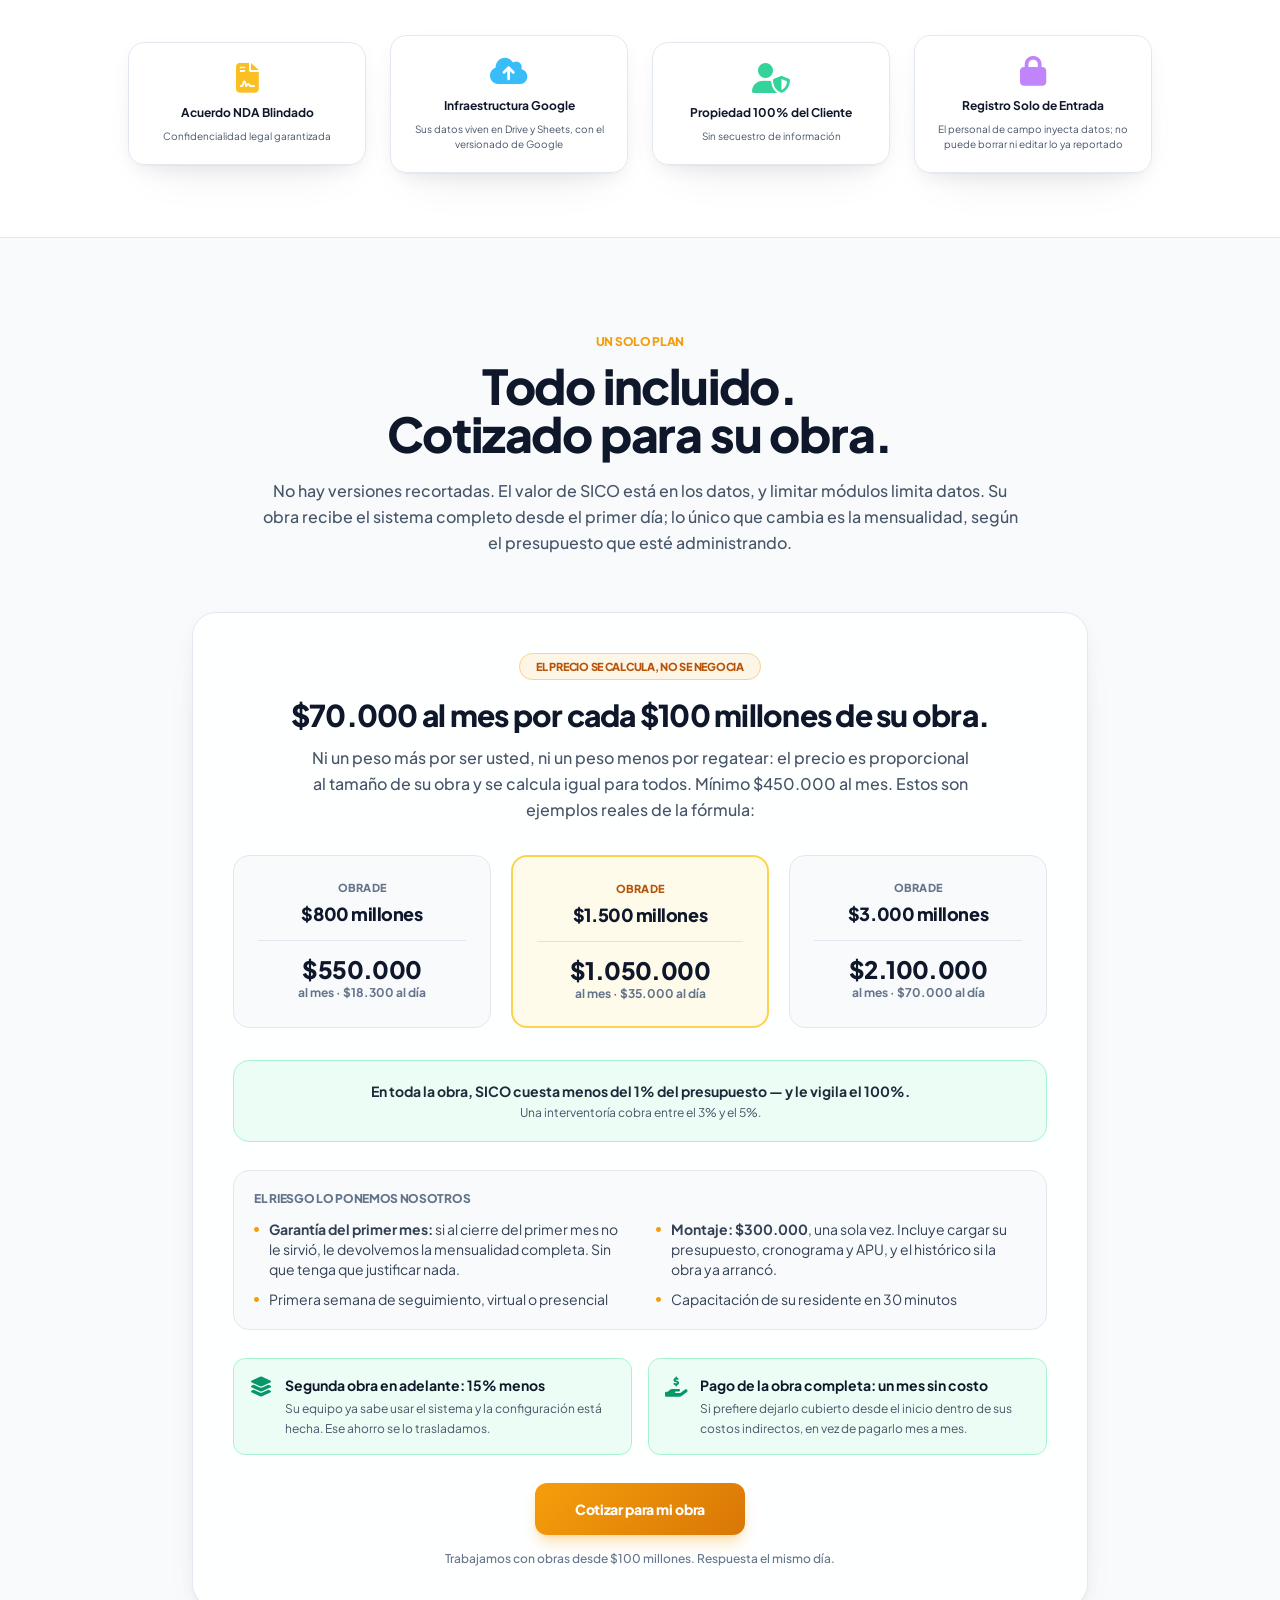
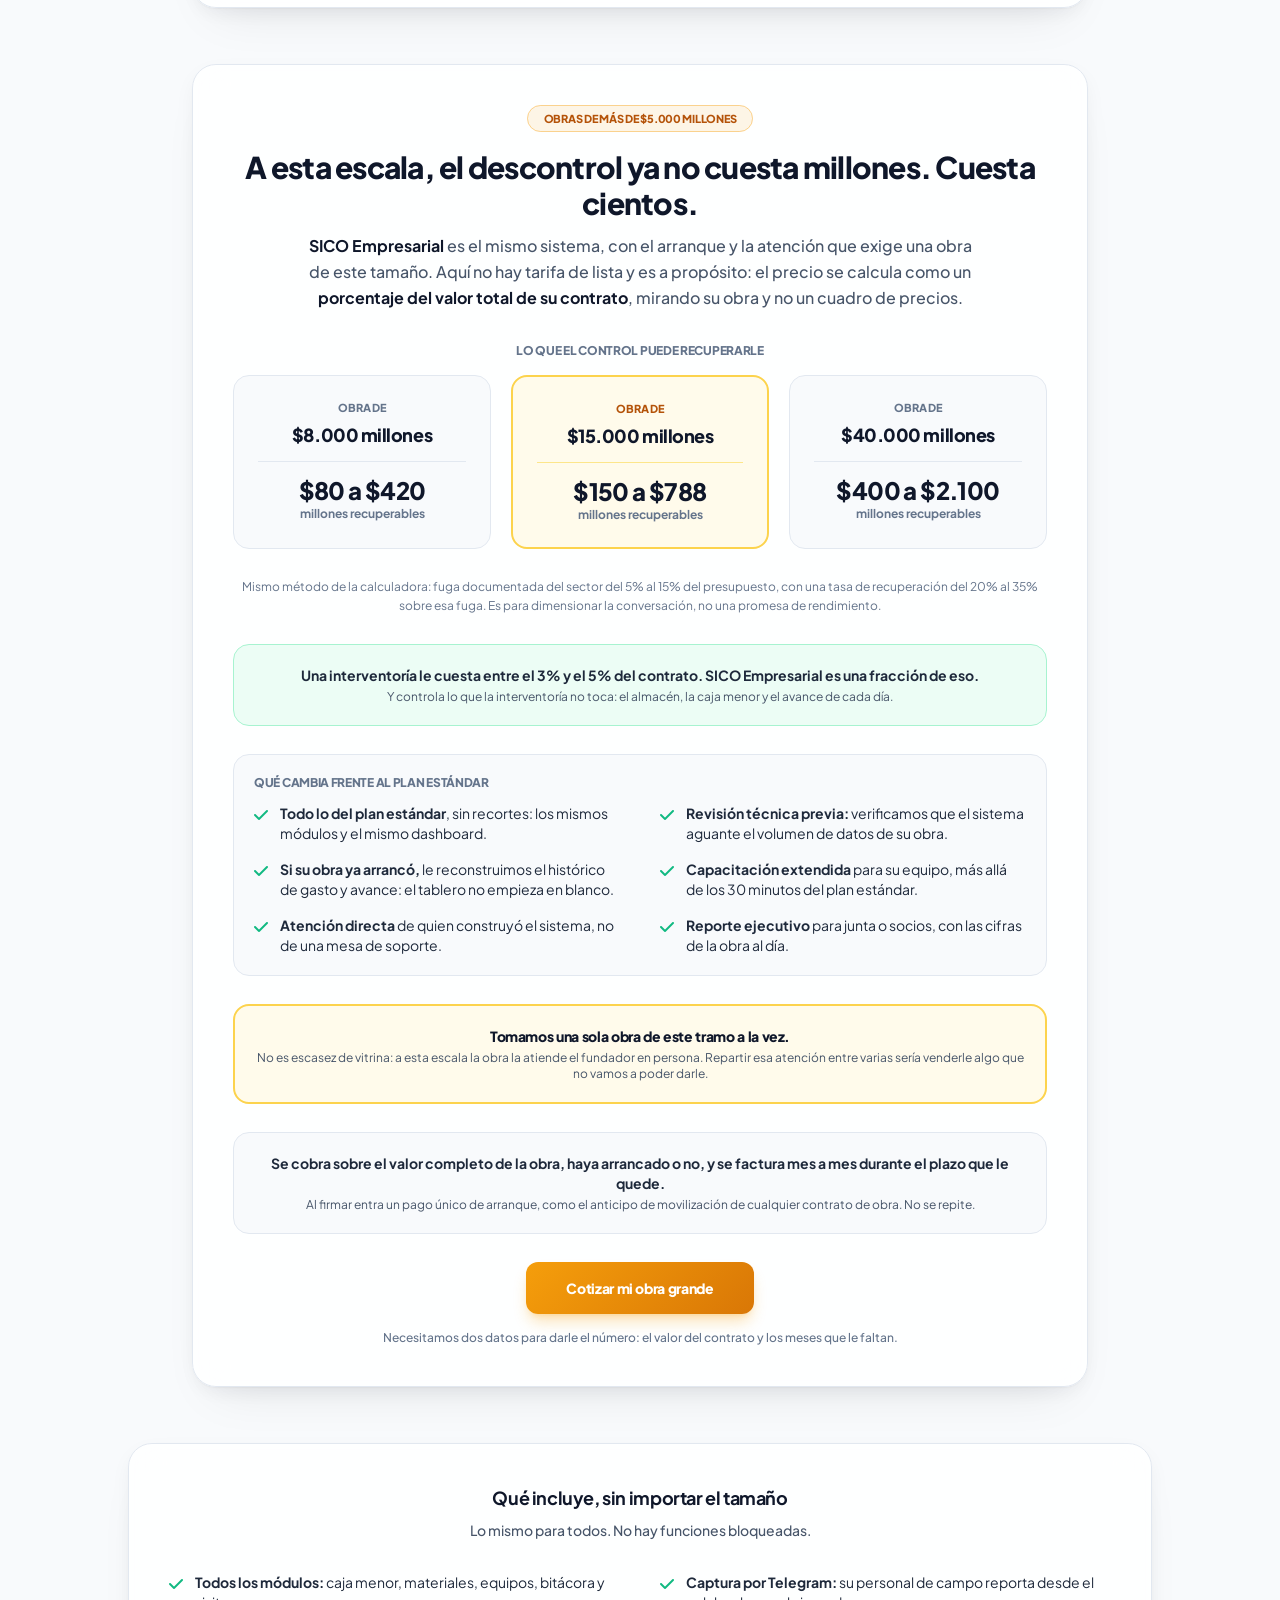
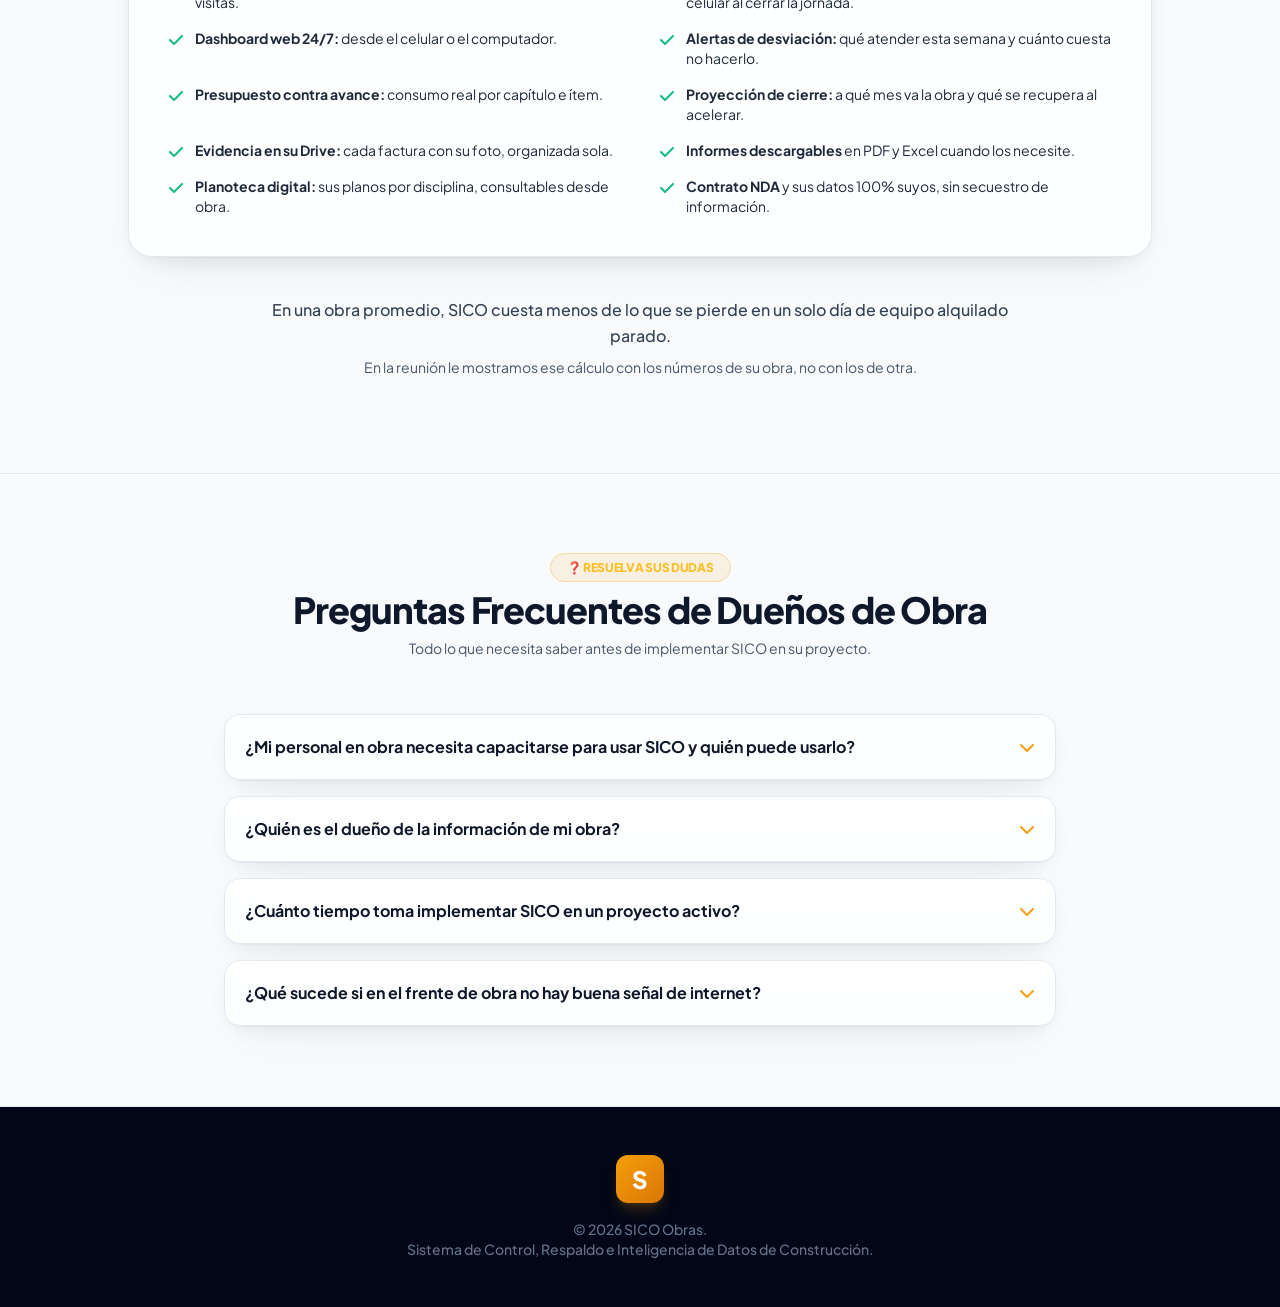
==== commit 591eab97: "Web: quita el diagnostico financiero y la calculadora de ROI, agrega 'Que encuentra SICO' y Avance d" ====
--- a/index.html
+++ b/index.html
@@ -152,12 +152,13 @@
                 <a href="#ahorro" class="hover:text-sico-accent transition-colors">Retorno / Ahorro <i class="fa-solid fa-calculator text-sico-accent text-[10px] ml-1"></i></a>
                 <a href="#simulador" class="hover:text-sico-accent transition-colors">Simulador</a>
                 <a href="#resumenes" class="hover:text-sico-accent transition-colors">Dashboard & Planoteca</a>
+                <a href="#avance" class="hover:text-sico-accent transition-colors">Avance de Obra</a>
                 <a href="#faq" class="hover:text-sico-accent transition-colors">Preguntas Frecuentes</a>
                 <a href="#planes" class="hover:text-sico-accent transition-colors">Planes y Tarifas</a>
             </div>
-            <a href="https://wa.me/573012699885?text=Hola,%20me%20interesa%20solicitar%20una%20prueba%20de%2015%20d%C3%ADas%20gratis%20de%20SICO%20para%20mi%20obra." target="_blank" class="amber-gradient text-white font-bold px-5 py-2.5 rounded-xl hover:scale-105 transition-all text-sm shadow-lg shadow-amber-600/30 flex items-center gap-2">
+            <a href="https://wa.me/573012699885?text=Hola,%20quiero%20que%20corran%20una%20obra%20m%C3%ADa%20en%20SICO%20y%20me%20muestren%20qu%C3%A9%20encuentran." target="_blank" class="amber-gradient text-white font-bold px-5 py-2.5 rounded-xl hover:scale-105 transition-all text-sm shadow-lg shadow-amber-600/30 flex items-center gap-2">
                 <i class="fa-brands fa-whatsapp text-lg"></i>
-                <span class="hidden sm:inline">Prueba 15 Días Gratis</span>
+                <span class="hidden sm:inline">Que me corran una obra</span>
                 <span class="sm:hidden">Probar SICO</span>
             </a>
         </div>
@@ -459,7 +460,7 @@
     <section id="simulador" class="py-24 relative border-t border-sico-border bg-sico-bgBase">
         <div class="max-w-7xl mx-auto px-4 sm:px-6 lg:px-8 relative z-10">
             <div class="text-center max-w-3xl mx-auto mb-16">
-                <h2 class="text-xs font-black text-sico-accent tracking-widest uppercase mb-3">Los cuatro módulos</h2>
+                <h2 class="text-xs font-black text-sico-accent tracking-widest uppercase mb-3">Los módulos de campo</h2>
                 <p class="text-3xl sm:text-5xl font-black text-slate-900 leading-tight">
                     El fin de los formatos en papel.
                 </p>
@@ -576,7 +577,7 @@
 
                     <div id="telegramChat" class="telegram-chat flex-1 bg-slate-50 p-4 overflow-y-auto space-y-4 text-[13px] relative z-10" style="background-image: radial-gradient(rgba(15,23,42,0.03) 1px, transparent 1px); background-size: 10px 10px;">
                         <div class="bg-white p-3 rounded-2xl rounded-tl-none max-w-[85%] text-slate-800 border border-slate-200 shadow-sm">
-                            <p class="font-bold text-sico-accent text-[11px] mb-1">🏗️ SICO Obras v2.4</p>
+                            <p class="font-bold text-sico-accent text-[11px] mb-1">🏗️ SICO Obras</p>
                             <p>Bienvenido al panel de control de obra. Selecciona el módulo con el que deseas trabajar hoy:</p>
                         </div>
                     </div>
@@ -664,6 +665,90 @@
         </div>
     </section>
 
+    <!-- AVANCE CONTRA CRONOGRAMA -->
+    <!-- Agregado el 2-oct-2026. Es lo primero que pregunta un dueño de obra y
+         la pagina no lo decia en ninguna parte. Las cifras son de la obra de
+         ejemplo de esta pagina, no de un cliente. -->
+    <section id="avance" class="py-24 bg-sico-bgBase border-t border-sico-border">
+        <div class="max-w-7xl mx-auto px-4 sm:px-6 lg:px-8">
+            <div class="text-center max-w-3xl mx-auto mb-14">
+                <h2 class="text-xs font-black text-sico-accent tracking-widest uppercase mb-3">La pregunta que manda</h2>
+                <p class="text-3xl sm:text-5xl font-black text-slate-900 leading-tight">
+                    ¿Mi obra va bien o va mal?
+                </p>
+                <p class="text-slate-600 text-base sm:text-lg mt-4 font-medium">
+                    No contra una sensación: contra el cronograma que usted firmó.
+                    SICO compara lo ejecutado con lo programado y le dice en qué fecha
+                    termina la obra si sigue al ritmo de hoy.
+                </p>
+            </div>
+
+            <div class="max-w-5xl mx-auto">
+                <div class="glass-panel rounded-3xl border border-sico-border p-8 sm:p-10">
+                    <p class="text-xs font-black text-slate-500 uppercase tracking-widest mb-6">
+                        Ejemplo · obra de $1.200 millones
+                    </p>
+
+                    <div class="grid grid-cols-1 sm:grid-cols-2 gap-5 mb-8">
+                        <div class="bg-white border border-slate-200 rounded-2xl p-5">
+                            <p class="text-xs font-black text-slate-500 uppercase tracking-wider mb-1">Ejecutado a hoy</p>
+                            <p class="text-3xl font-black text-amber-600">38,1%</p>
+                            <p class="text-xs text-slate-600 mt-1">$445 M de obra hecha</p>
+                        </div>
+                        <div class="bg-white border border-slate-200 rounded-2xl p-5">
+                            <p class="text-xs font-black text-slate-500 uppercase tracking-wider mb-1">Debía llevar</p>
+                            <p class="text-3xl font-black text-slate-900">56,5%</p>
+                            <p class="text-xs text-slate-600 mt-1">según el cronograma firmado</p>
+                        </div>
+                        <div class="bg-white border border-rose-200 rounded-2xl p-5">
+                            <p class="text-xs font-black text-slate-500 uppercase tracking-wider mb-1">Atraso</p>
+                            <p class="text-3xl font-black text-rose-600">$215 M</p>
+                            <p class="text-xs text-slate-600 mt-1">obra que ya debería estar hecha</p>
+                        </div>
+                        <div class="bg-white border border-rose-200 rounded-2xl p-5">
+                            <p class="text-xs font-black text-slate-500 uppercase tracking-wider mb-1">Entrega proyectada</p>
+                            <p class="text-2xl font-black text-rose-600">21 abr 2027</p>
+                            <p class="text-xs text-slate-600 mt-1">pactada 24 oct 2026 · 179 días después</p>
+                        </div>
+                    </div>
+
+                    <div class="bg-slate-50 border border-slate-200 rounded-2xl p-6 mb-8">
+                        <p class="text-xs font-black text-slate-500 uppercase tracking-widest mb-4">Tres caminos desde hoy</p>
+                        <div class="grid grid-cols-1 sm:grid-cols-3 gap-5">
+                            <div>
+                                <p class="text-sm font-black text-rose-600 mb-1">Si todo sigue igual</p>
+                                <p class="text-xs text-slate-700">Al ritmo de los últimos tres meses, 179 días tarde.</p>
+                            </div>
+                            <div>
+                                <p class="text-sm font-black text-amber-600 mb-1">Si repite su mejor mes</p>
+                                <p class="text-xs text-slate-700">138 días tarde. No es una meta teórica: es repetir lo que la obra ya hizo.</p>
+                            </div>
+                            <div>
+                                <p class="text-sm font-black text-emerald-600 mb-1">Para cumplir el contrato</p>
+                                <p class="text-xs text-slate-700">Cuánto habría que multiplicar la producción en los meses que quedan.</p>
+                            </div>
+                        </div>
+                    </div>
+
+                    <div class="grid grid-cols-1 sm:grid-cols-3 gap-4">
+                        <div class="flex items-start gap-3">
+                            <i class="fa-solid fa-chart-line text-sico-accent mt-1"></i>
+                            <p class="text-sm text-slate-800"><strong>Capítulo por capítulo:</strong> dónde se está abriendo la brecha, no solo cuánta hay.</p>
+                        </div>
+                        <div class="flex items-start gap-3">
+                            <i class="fa-solid fa-calendar-check text-sico-accent mt-1"></i>
+                            <p class="text-sm text-slate-800"><strong>Actividades vencidas:</strong> las que pasaron su fecha de fin y siguen abiertas.</p>
+                        </div>
+                        <div class="flex items-start gap-3">
+                            <i class="fa-solid fa-shield-halved text-sico-accent mt-1"></i>
+                            <p class="text-sm text-slate-800"><strong>Cada cifra dice de dónde sale.</strong> Lo que nadie registró aparece como sin dato, nunca como cero.</p>
+                        </div>
+                    </div>
+                </div>
+            </div>
+        </div>
+    </section>
+
     <!-- MUESTRAS DE RESÚMENES GERENCIALES -->
     <section id="resumenes" class="py-24 bg-sico-bgSurface">
         <div class="max-w-7xl mx-auto px-4 sm:px-6 lg:px-8">
@@ -1053,12 +1138,14 @@
                     </div>
 
                     <div class="bg-slate-50 border border-slate-200 rounded-2xl p-5 mb-7">
-                        <p class="text-xs font-black text-slate-500 uppercase tracking-widest mb-3">Usted no arranca pagando: arranca viendo</p>
-                        <div class="grid grid-cols-1 sm:grid-cols-3 gap-x-8 gap-y-2.5">
+                        <p class="text-xs font-black text-slate-500 uppercase tracking-widest mb-3">El riesgo lo ponemos nosotros</p>
+                        <div class="grid grid-cols-1 sm:grid-cols-2 gap-x-8 gap-y-2.5">
                             <div class="flex items-start gap-2.5"><i class="fa-solid fa-circle text-[5px] text-sico-accent mt-2"></i>
-                                <span class="text-sm text-slate-700">15 días gratis con su obra real, antes de pagar el primer peso</span></div>
+                                <span class="text-sm text-slate-700"><strong>Garantía del primer mes:</strong> si al cierre del primer mes no le sirvió, le devolvemos la mensualidad completa. Sin que tenga que justificar nada.</span></div>
                             <div class="flex items-start gap-2.5"><i class="fa-solid fa-circle text-[5px] text-sico-accent mt-2"></i>
-                                <span class="text-sm text-slate-700">Primera semana con acompañamiento total, virtual o presencial</span></div>
+                                <span class="text-sm text-slate-700"><strong>Montaje: $300.000</strong>, una sola vez. Incluye cargar su presupuesto, cronograma y APU, y el histórico si la obra ya arrancó.</span></div>
+                            <div class="flex items-start gap-2.5"><i class="fa-solid fa-circle text-[5px] text-sico-accent mt-2"></i>
+                                <span class="text-sm text-slate-700">Primera semana de seguimiento, virtual o presencial</span></div>
                             <div class="flex items-start gap-2.5"><i class="fa-solid fa-circle text-[5px] text-sico-accent mt-2"></i>
                                 <span class="text-sm text-slate-700">Capacitación de su residente en 30 minutos</span></div>
                         </div>
@@ -1072,7 +1159,7 @@
                         </div>
                         <div class="flex items-start gap-3 bg-emerald-50 border border-emerald-200 rounded-xl p-4">
                             <i class="fa-solid fa-hand-holding-dollar text-emerald-600 text-xl mt-0.5"></i>
-                            <div><h4 class="font-bold text-slate-900 text-sm mb-1">Pago de la obra completa: 15% menos</h4>
+                            <div><h4 class="font-bold text-slate-900 text-sm mb-1">Pago de la obra completa: un mes sin costo</h4>
                             <p class="text-xs text-slate-600 leading-relaxed">Si prefiere dejarlo cubierto desde el inicio dentro de sus costos indirectos, en vez de pagarlo mes a mes.</p></div>
                         </div>
                     </div>
@@ -1213,7 +1300,7 @@
                     <div class="flex items-start gap-3"><i class="fa-solid fa-check text-emerald-500 mt-1"></i>
                         <span class="text-sm text-slate-800"><strong>Todos los módulos:</strong> caja menor, materiales, equipos, bitácora y visitas.</span></div>
                     <div class="flex items-start gap-3"><i class="fa-solid fa-check text-emerald-500 mt-1"></i>
-                        <span class="text-sm text-slate-800"><strong>Captura por Telegram:</strong> su personal de campo reporta en 60 segundos.</span></div>
+                        <span class="text-sm text-slate-800"><strong>Captura por Telegram:</strong> su personal de campo reporta desde el celular al cerrar la jornada.</span></div>
                     <div class="flex items-start gap-3"><i class="fa-solid fa-check text-emerald-500 mt-1"></i>
                         <span class="text-sm text-slate-800"><strong>Dashboard web 24/7:</strong> desde el celular o el computador.</span></div>
                     <div class="flex items-start gap-3"><i class="fa-solid fa-check text-emerald-500 mt-1"></i>
@@ -1461,7 +1548,7 @@
         // en uso. Antes el modelo la ignoraba, y por eso una obra larga mostraba
         // la misma fuga que una corta mientras el costo de SICO si crecia: el
         // neto conservador se volvia negativo pasados 14 meses.
-        // Calibracion: en la obra de la IPS esa perdida medida ronda el 1,8% del
+        // Calibracion: en la obra propia medida, esa perdida ronda el 1,8% del
         // presupuesto al mes (sobrecosto de administracion mas formaleta
         // inmovilizada). Aqui se usa una fraccion de eso para no inflar el caso.
         const FUGA_TIEMPO_MIN_MES = 0.0025;
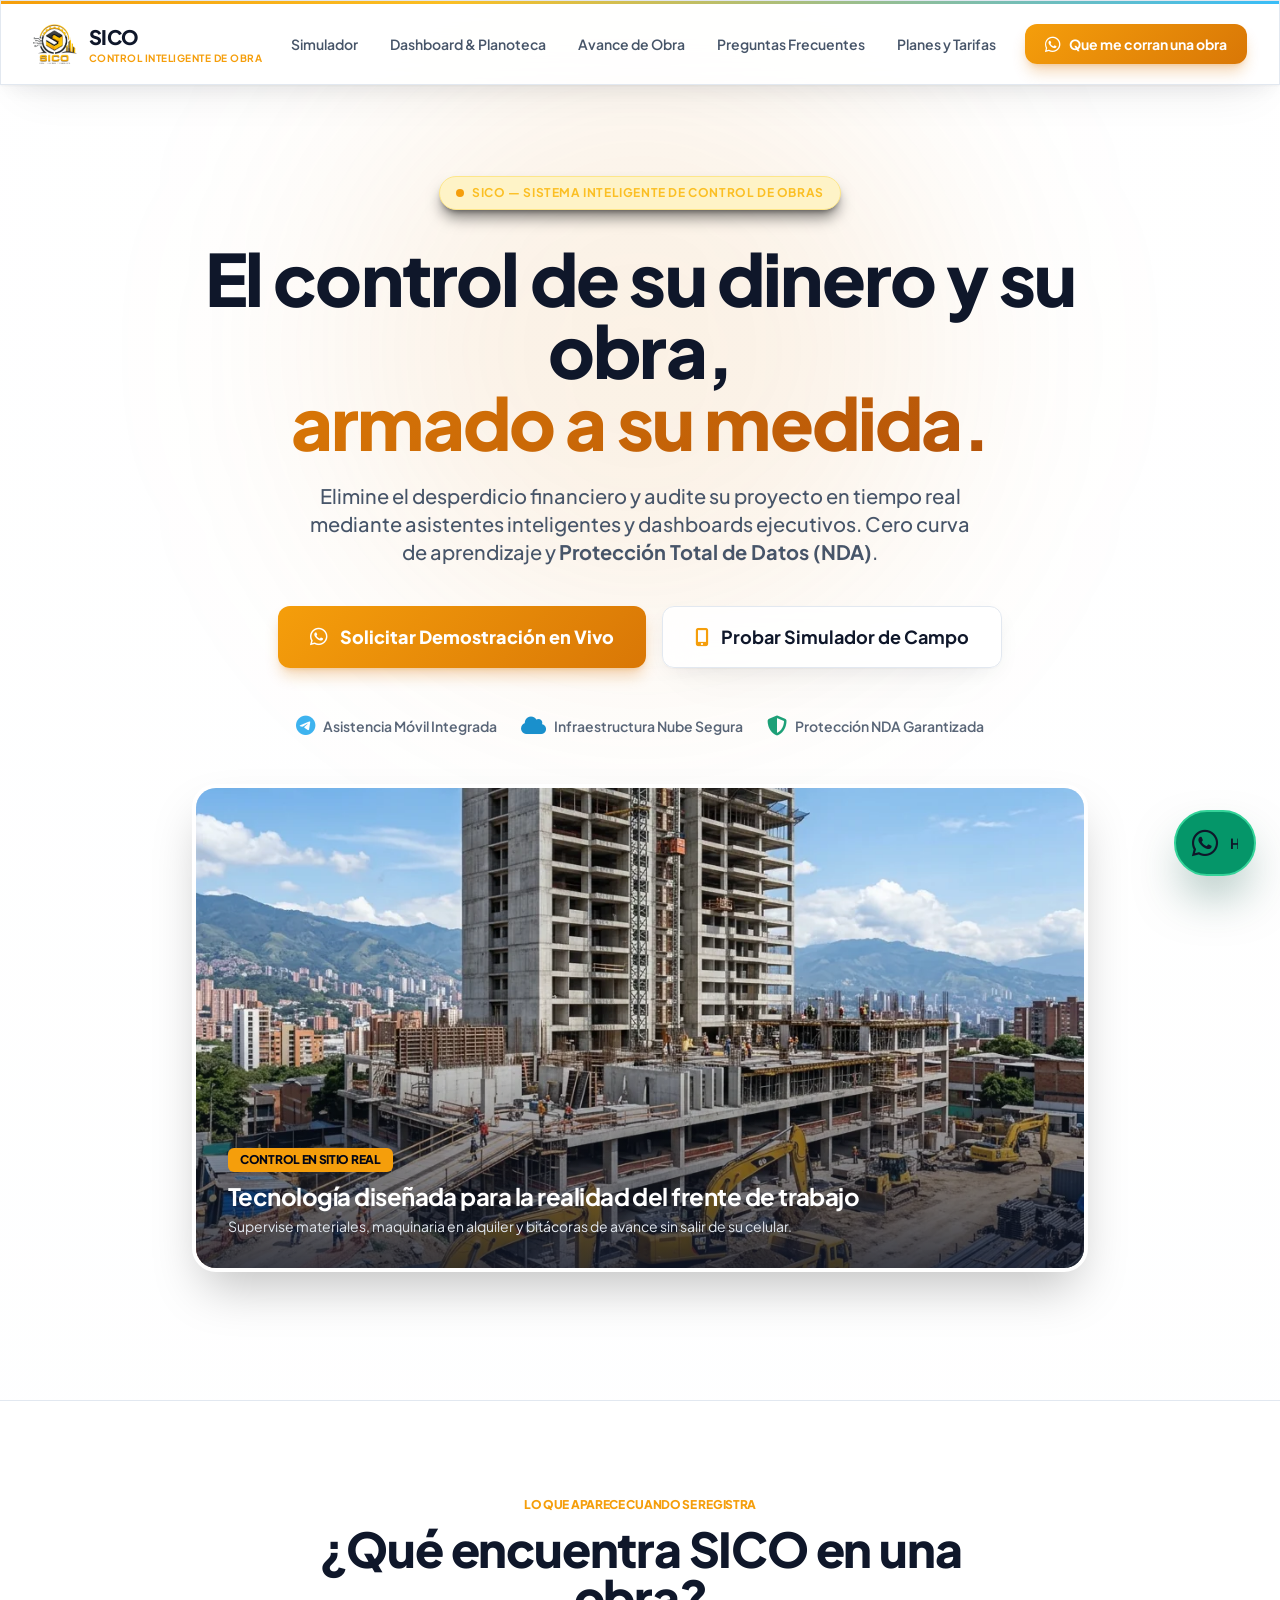
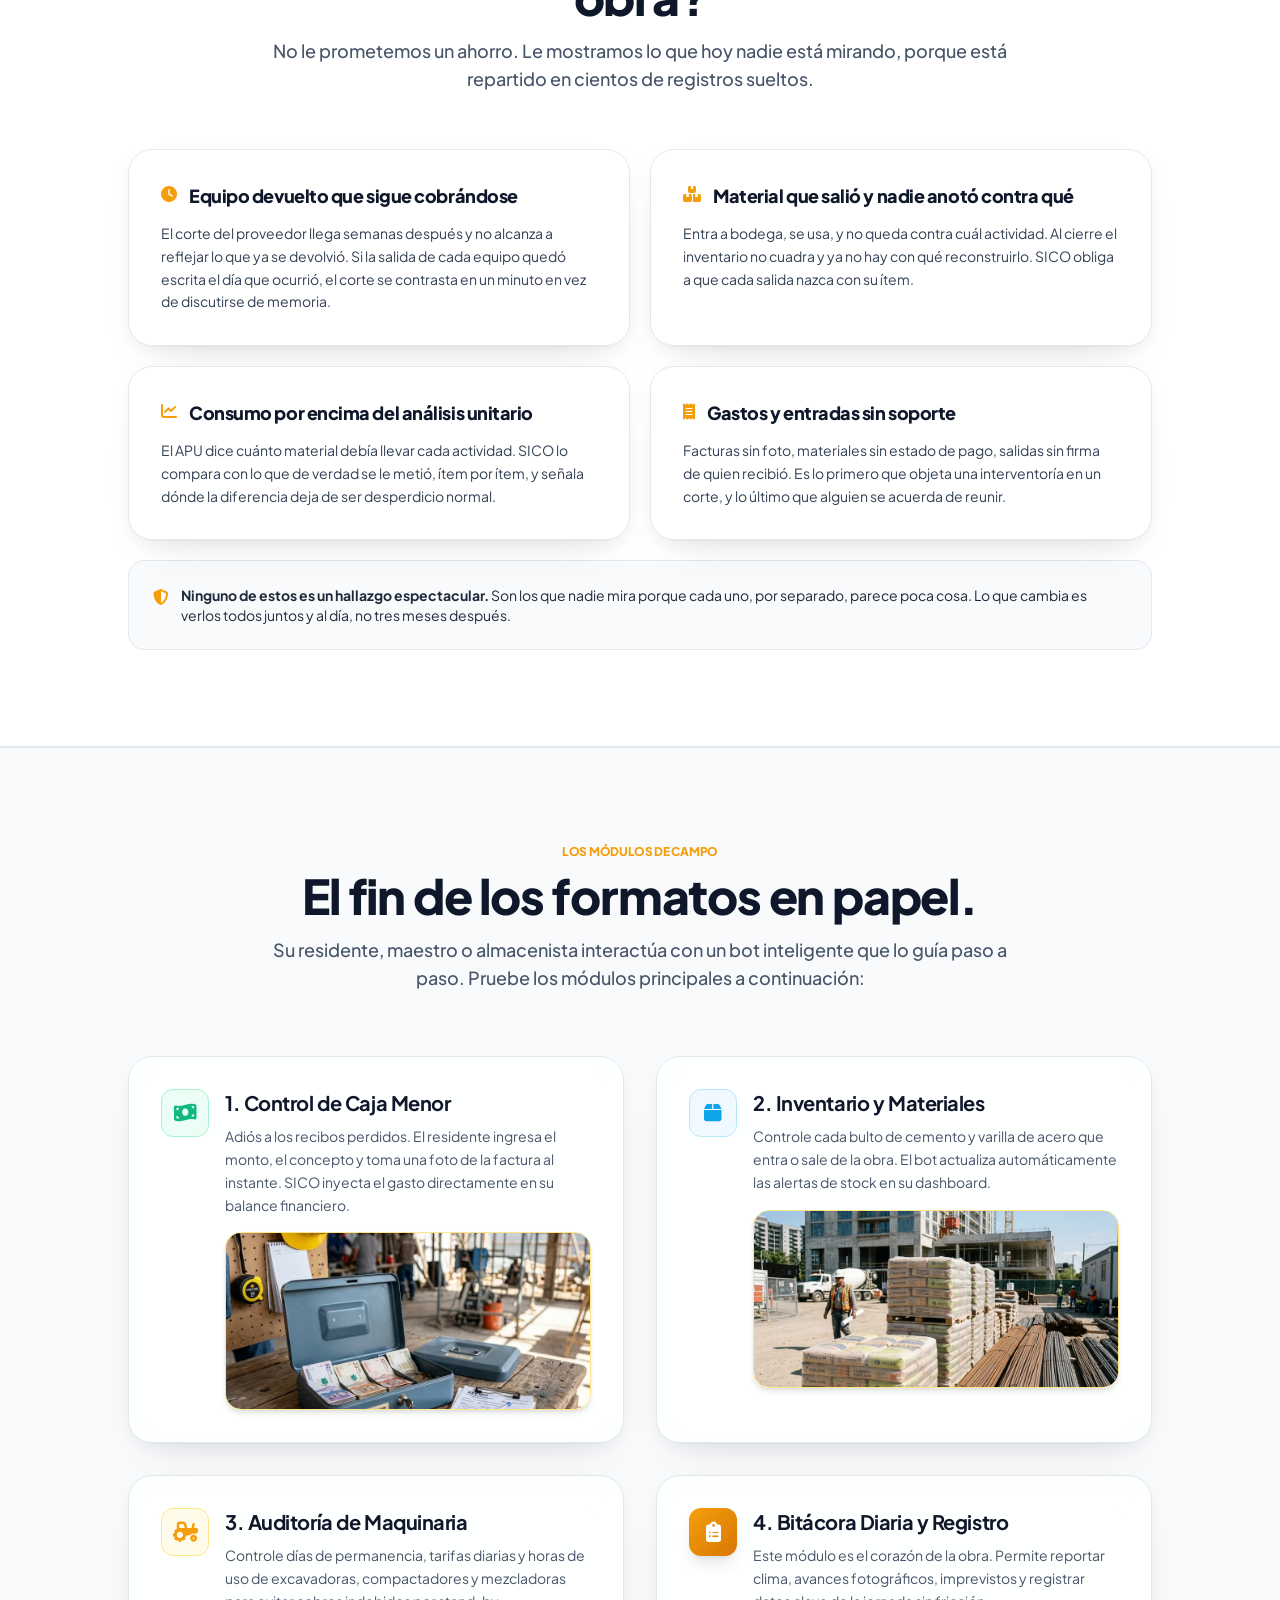
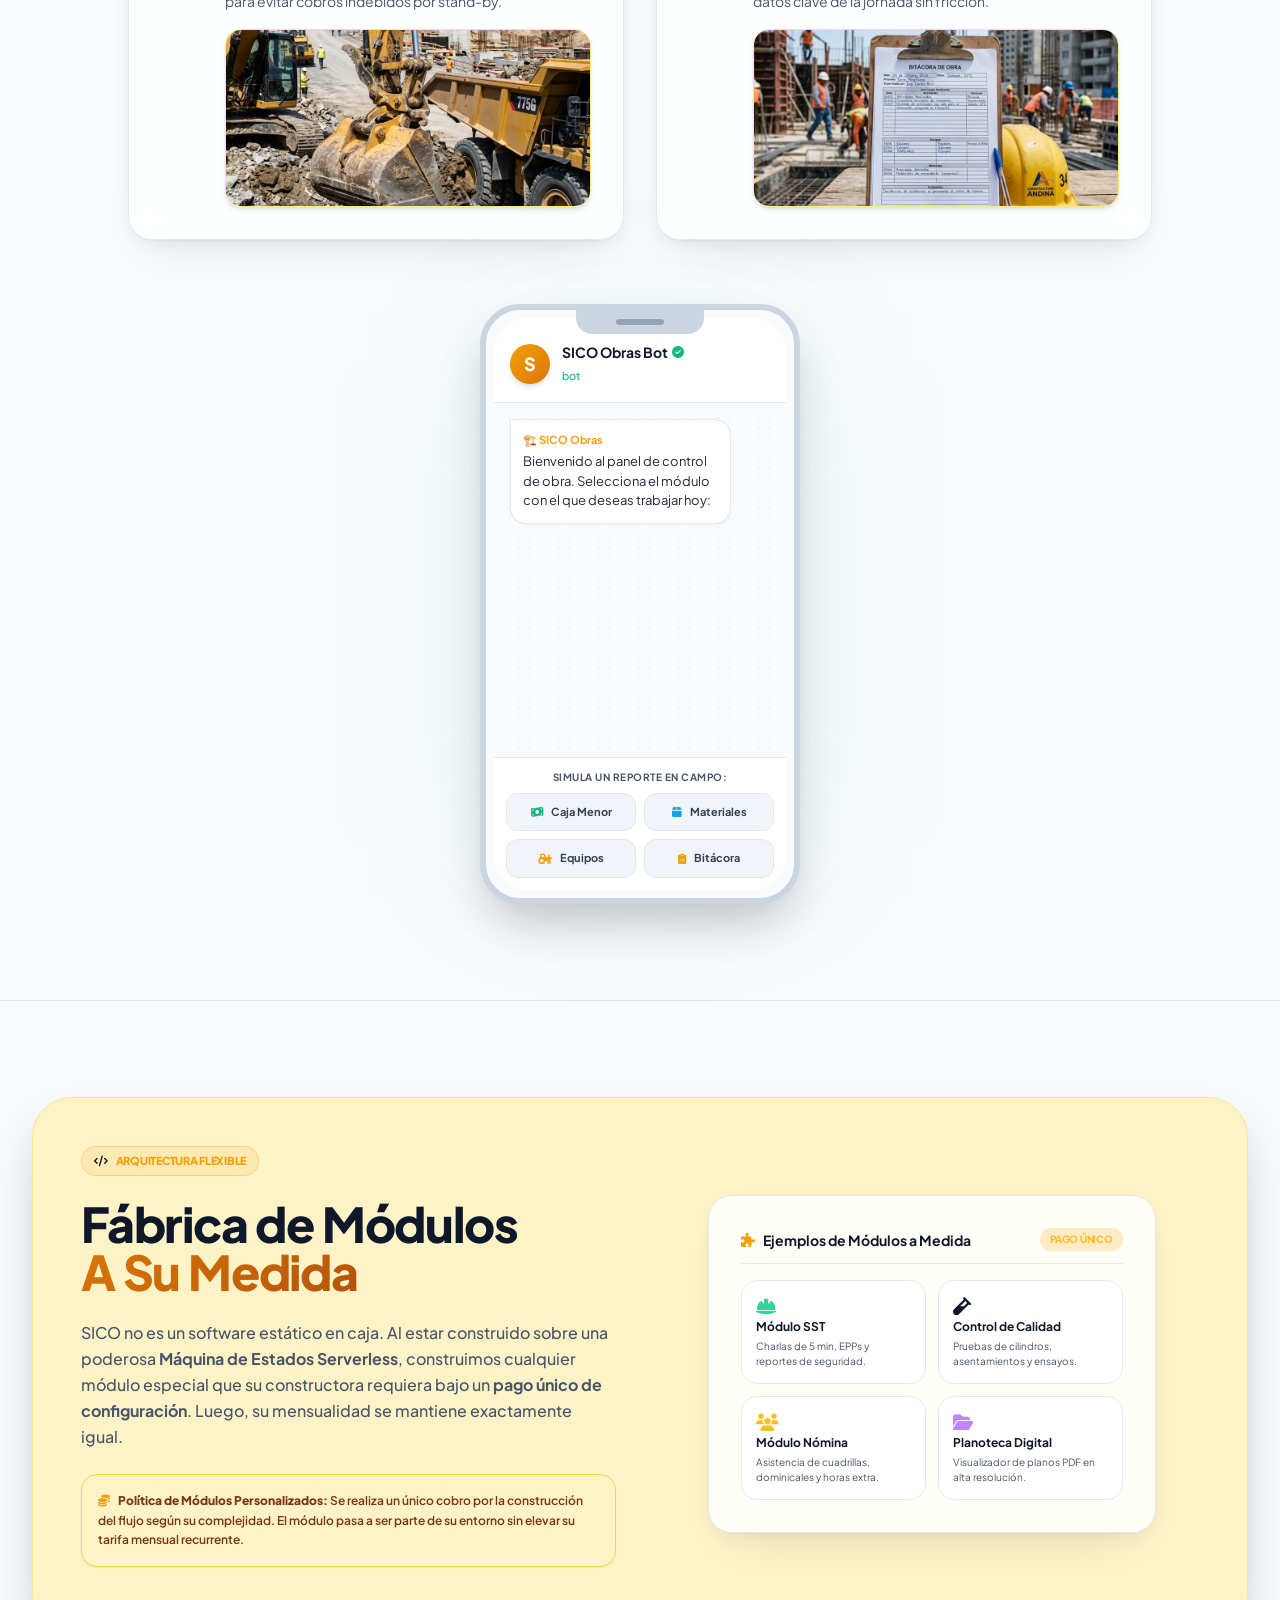
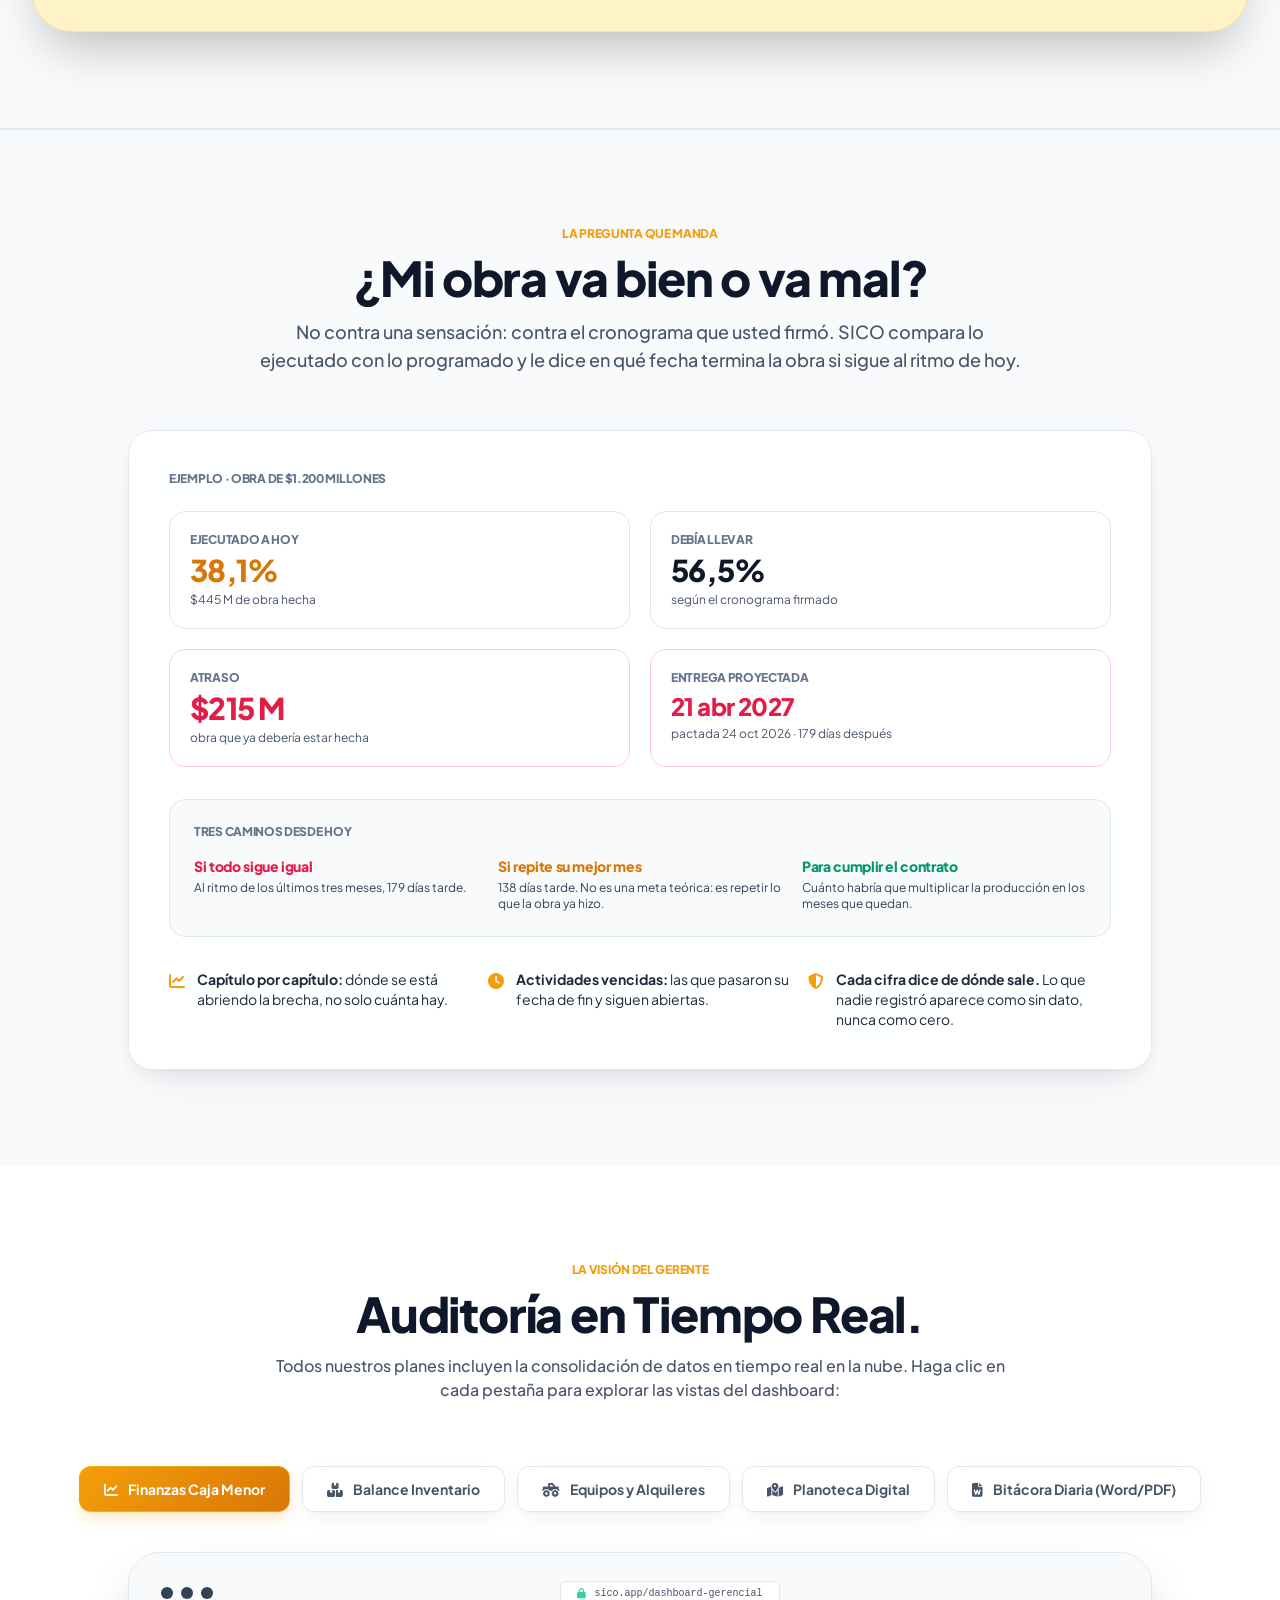
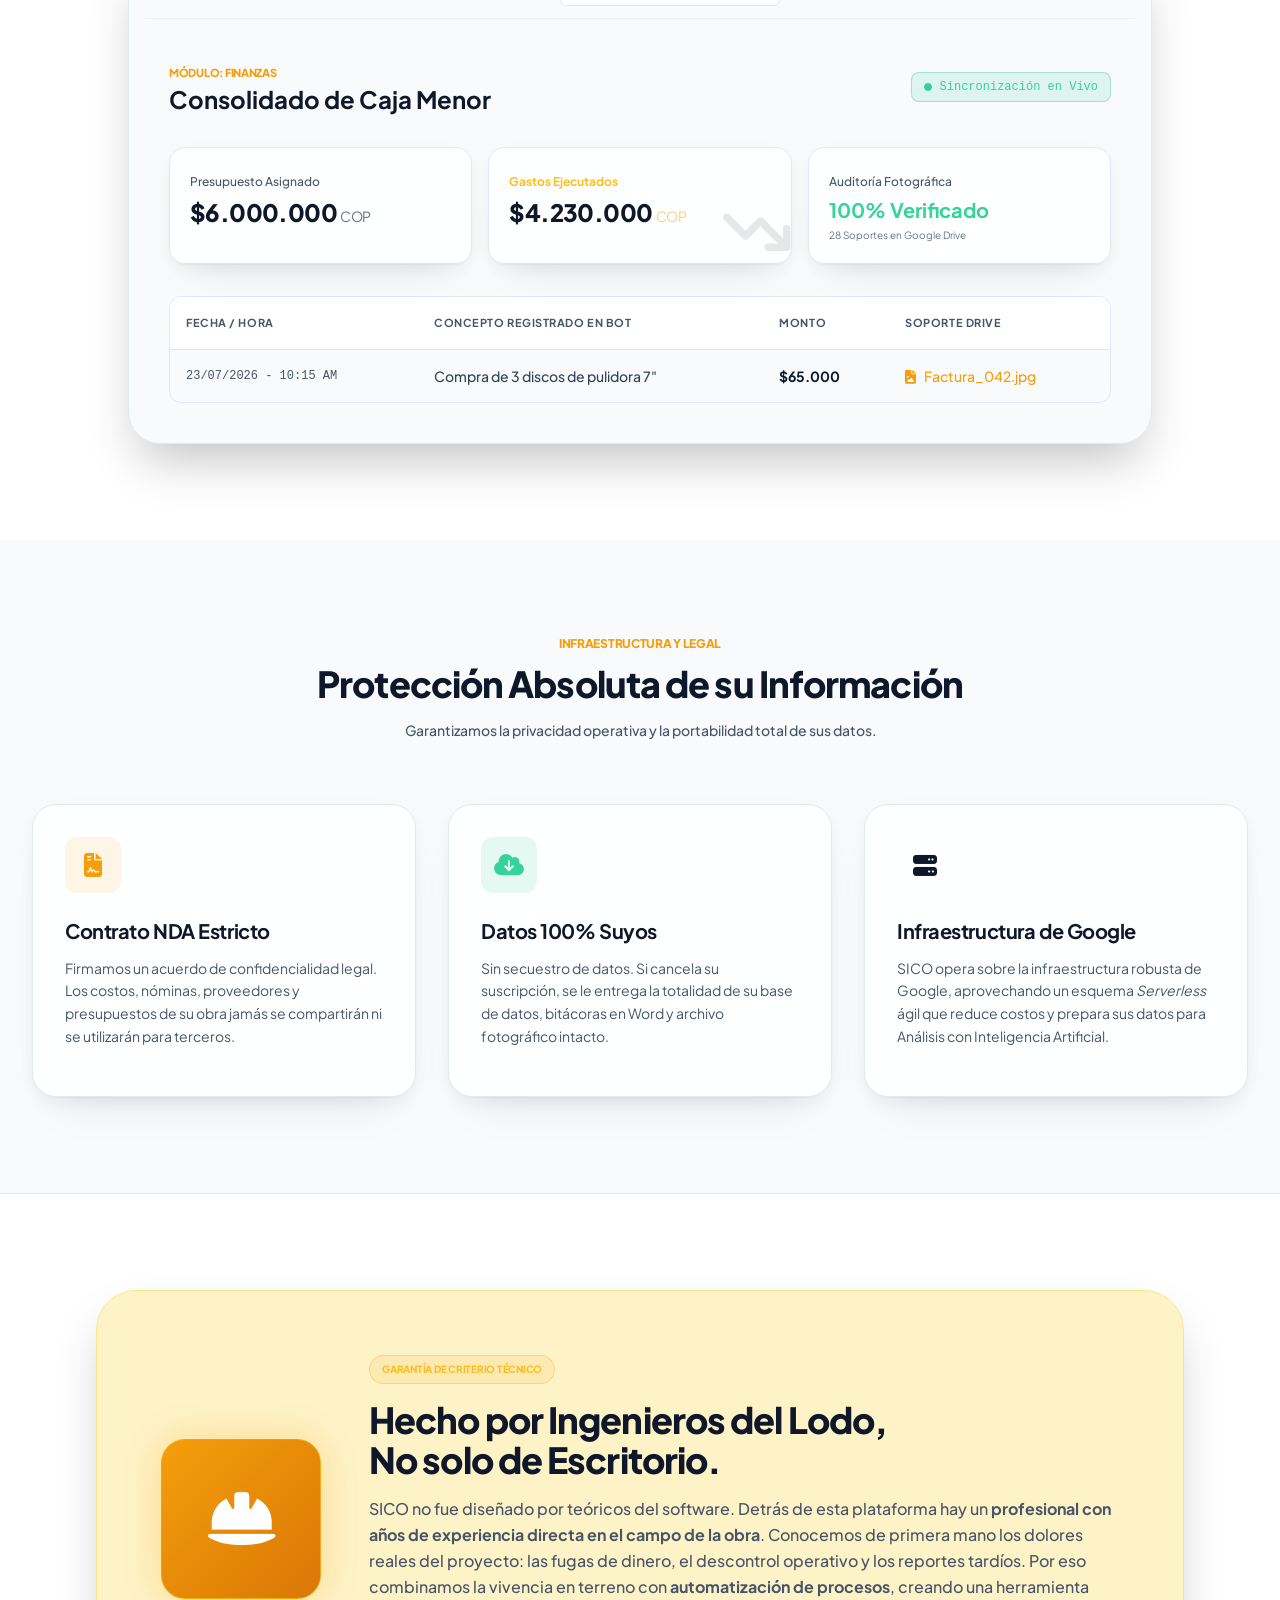
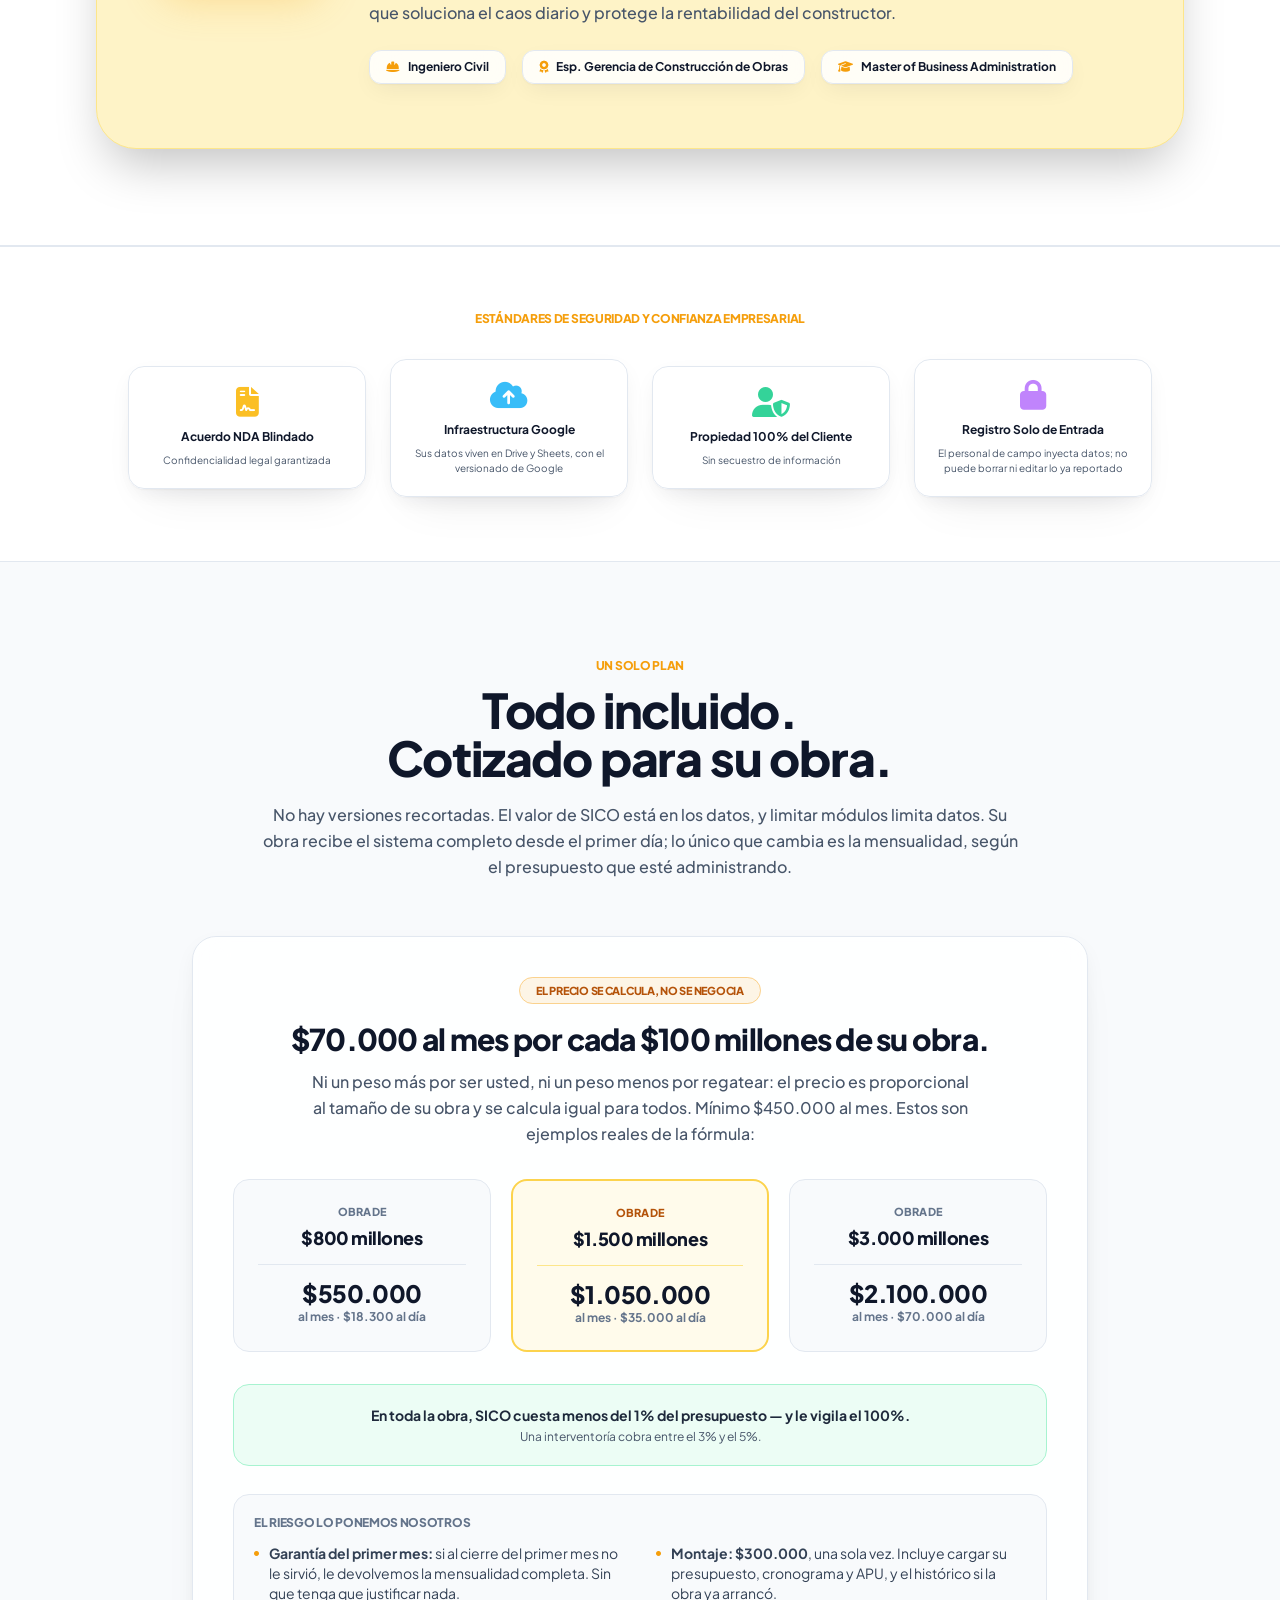
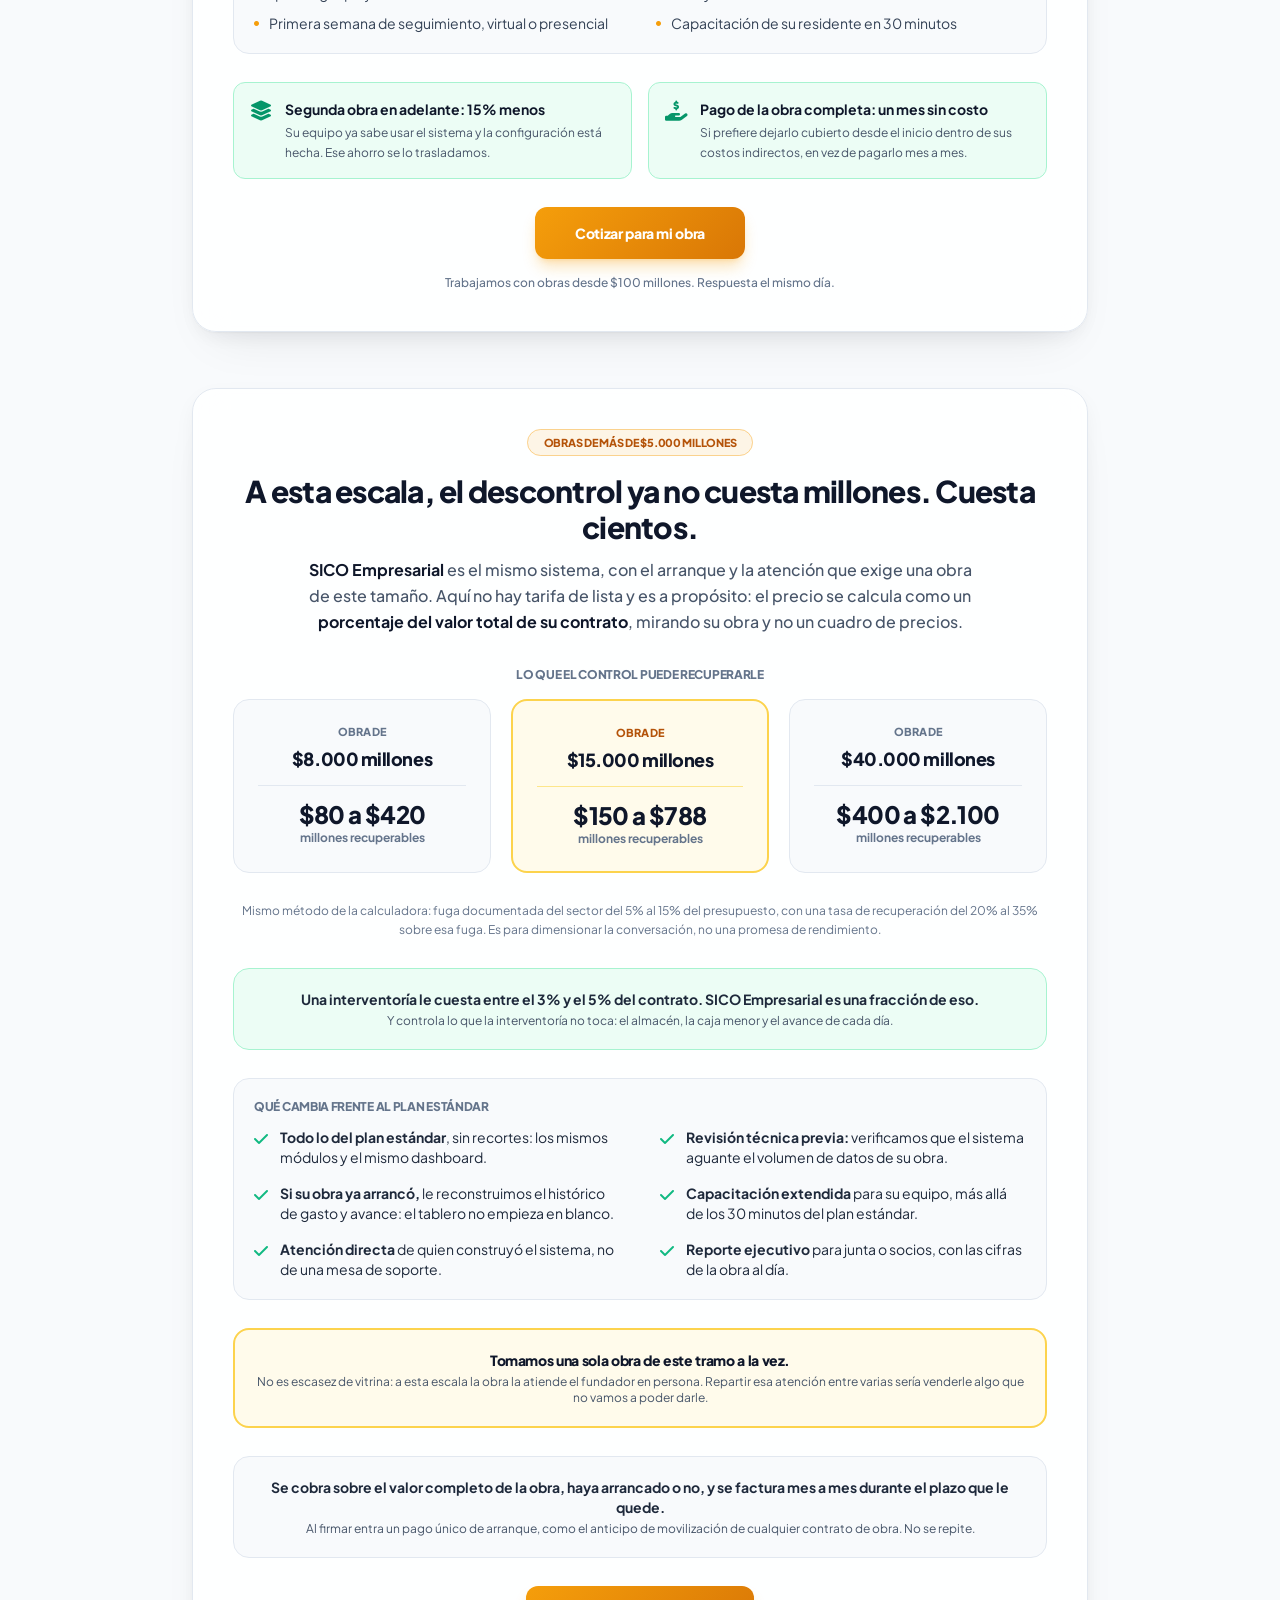
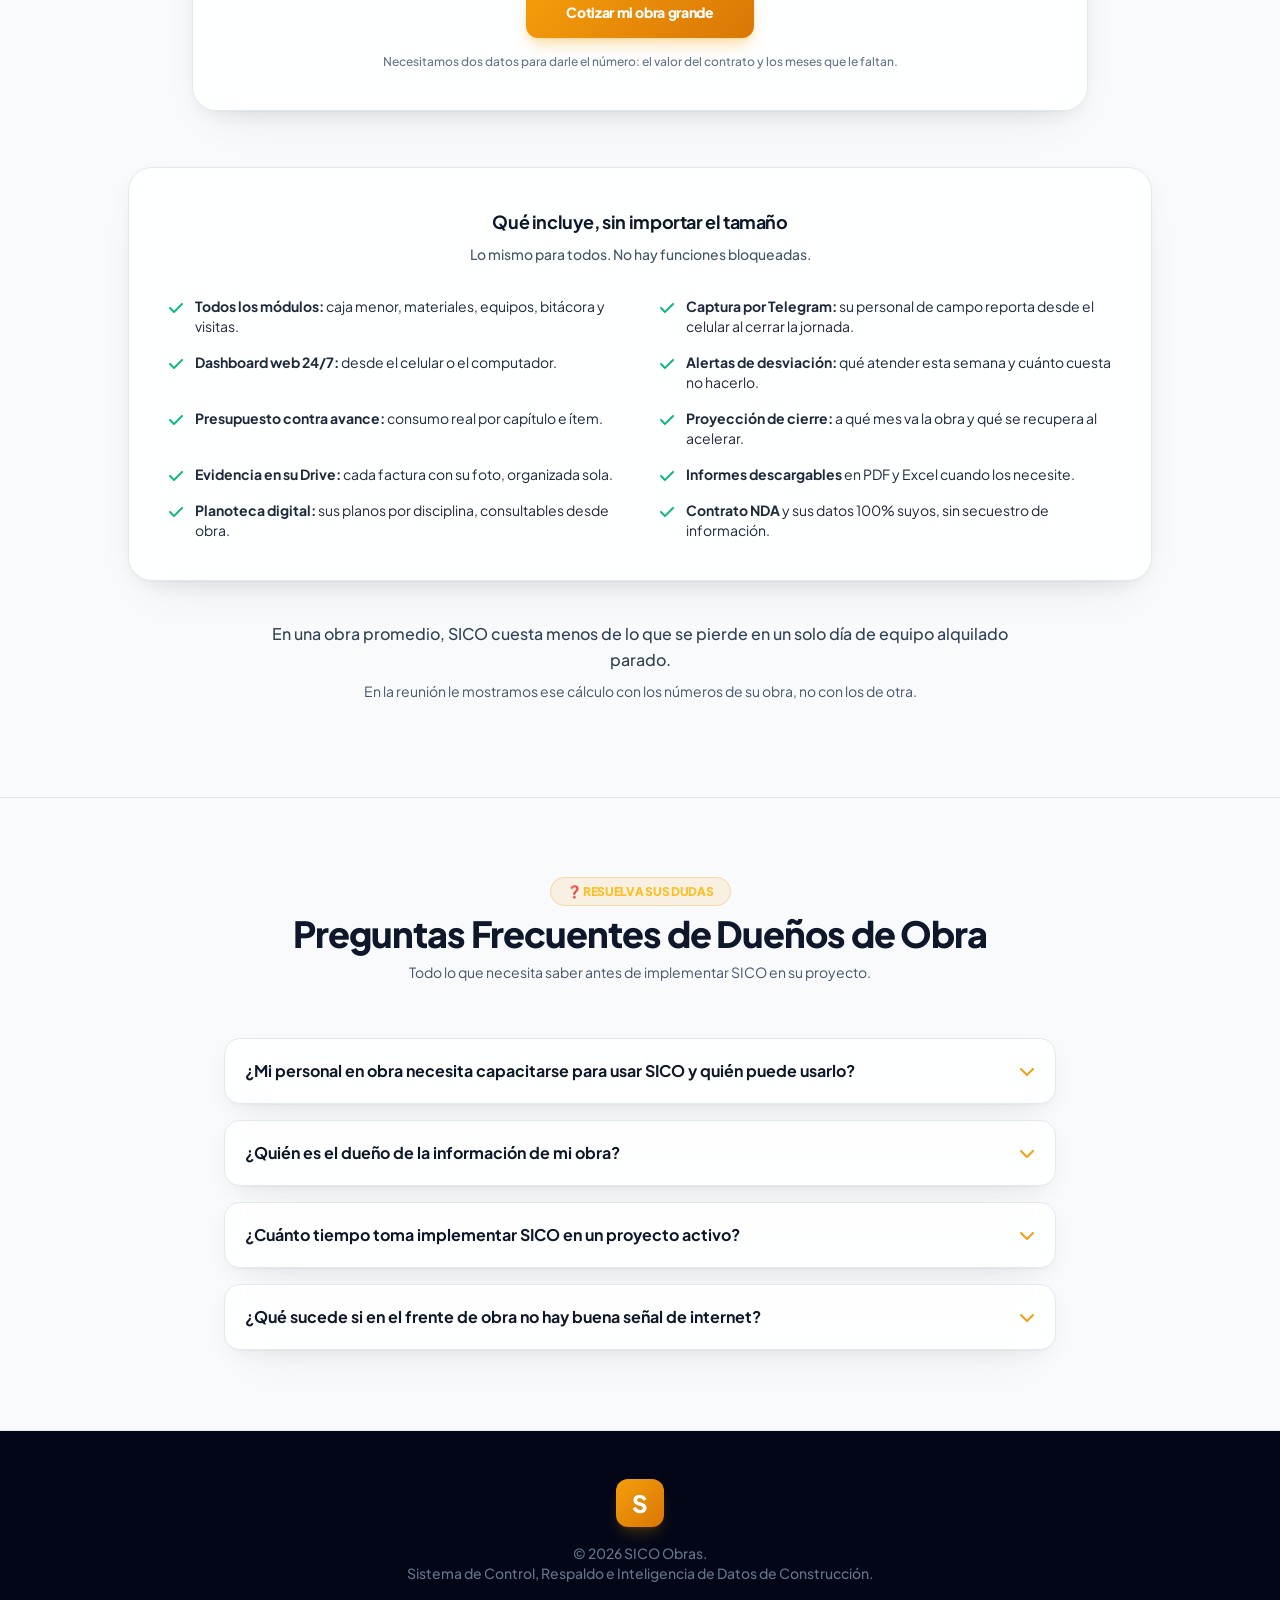
==== commit 8ecc961d: "Web: quita de verdad la calculadora de ROI y agrega "Que encuentra SICO" El commit 591eab9 decia que" ====
--- a/index.html
+++ b/index.html
@@ -149,7 +149,6 @@
                 </div>
             </div>
             <div class="hidden lg:flex items-center gap-8 text-sm font-semibold text-sico-textMuted">
-                <a href="#ahorro" class="hover:text-sico-accent transition-colors">Retorno / Ahorro <i class="fa-solid fa-calculator text-sico-accent text-[10px] ml-1"></i></a>
                 <a href="#simulador" class="hover:text-sico-accent transition-colors">Simulador</a>
                 <a href="#resumenes" class="hover:text-sico-accent transition-colors">Dashboard & Planoteca</a>
                 <a href="#avance" class="hover:text-sico-accent transition-colors">Avance de Obra</a>
@@ -183,7 +182,7 @@
                     Elimine el desperdicio financiero y audite su proyecto en tiempo real mediante asistentes inteligentes y dashboards ejecutivos. Cero curva de aprendizaje y <strong>Protección Total de Datos (NDA)</strong>.
                 </p>
                 <div class="flex flex-col sm:flex-row gap-4 justify-center">
-                    <a href="https://wa.me/573012699885?text=Hola,%20quiero%20cotizar%20SICO%20y%20ver%20el%20ahorro%20estimado%20para%20mi%20obra." target="_blank" class="amber-gradient text-white text-base md:text-lg font-extrabold px-8 py-4 rounded-xl hover:scale-105 transition-all shadow-lg shadow-amber-600/30 flex items-center justify-center gap-3">
+                    <a href="https://wa.me/573012699885?text=Hola,%20quiero%20cotizar%20SICO%20y%20que%20me%20muestren%20qu%C3%A9%20encuentran%20en%20mi%20obra." target="_blank" class="amber-gradient text-white text-base md:text-lg font-extrabold px-8 py-4 rounded-xl hover:scale-105 transition-all shadow-lg shadow-amber-600/30 flex items-center justify-center gap-3">
                         <i class="fa-brands fa-whatsapp text-xl"></i>
                         Solicitar Demostración en Vivo
                     </a>
@@ -216,247 +215,86 @@
         </div>
     </section>
 
-    <!-- CALCULADORA DE PÉRDIDAS VS. AHORRO GENERALIZADA POR FUENTES (McKinsey & Lean Construction Institute) -->
-    <section id="ahorro" class="py-24 bg-sico-bgSurface border-y border-sico-border relative overflow-hidden">
-        <div class="max-w-7xl mx-auto px-4 sm:px-6 lg:px-8 relative z-10">
-            <div class="text-center max-w-3xl mx-auto mb-16">
-                <h2 class="text-xs font-black text-sico-accent tracking-widest uppercase mb-3">Estudios Globales del Sector Construcción</h2>
+    <!-- QUE ENCUENTRA SICO EN UNA OBRA -->
+    <section id="hallazgos" class="py-24 bg-sico-bgSurface border-y border-sico-border">
+        <div class="max-w-7xl mx-auto px-4 sm:px-6 lg:px-8">
+            <div class="text-center max-w-3xl mx-auto mb-14">
+                <h2 class="text-xs font-black text-sico-accent tracking-widest uppercase mb-3">Lo que aparece cuando se registra</h2>
                 <p class="text-3xl sm:text-5xl font-black text-slate-900 leading-tight">
-                    Diagnóstico Financiero: ¿Cuánto Dinero está Perdiendo su Obra?
+                    &iquest;Qu&eacute; encuentra SICO en una obra?
                 </p>
-                <p class="text-sico-textMuted text-base mt-4 font-medium leading-relaxed">
-                    <strong>McKinsey &amp; Company</strong> documenta que la productividad global de la construcción crece apenas
-                    <strong>0,4% anual</strong> desde el año 2000, y que los sobrecostos promedian el <strong>79%</strong> frente al
-                    presupuesto inicial en grandes proyectos. La literatura de <strong>Lean Construction</strong> ubica el desperdicio
-                    en más del <strong>50% del tiempo en sitio</strong>, concentrado en coordinar mano de obra y mover materiales.
+                <p class="text-slate-600 text-base sm:text-lg mt-4 font-medium">
+                    No le prometemos un ahorro. Le mostramos lo que hoy nadie est&aacute; mirando,
+                    porque est&aacute; repartido en cientos de registros sueltos.
                 </p>
-                <p class="text-sico-textMuted text-sm mt-3 font-medium leading-relaxed">
-                    Sobre esa base, nuestra estimación de trabajo es que entre el <strong>5% y el 15% del presupuesto</strong> de una
-                    obra se va en sobrecostos invisibles, materiales no trazados y horas muertas. Es un rango operativo, no una cifra
-                    publicada: lo usamos para dimensionar la conversación con usted, y lo primero que hace SICO es medir cuánto es
-                    en su obra en concreto.
-                </p>
-            </div>
-
-            <div class="grid grid-cols-1 lg:grid-cols-2 gap-8 max-w-6xl mx-auto items-stretch">
-                <!-- Tarjeta 1: PÉRDIDAS INVISIBLES EN CUALQUIER PROYECTO -->
-                <div class="bg-white p-8 rounded-3xl border border-slate-200 shadow-xl relative flex flex-col justify-between">
-                    <!-- flex-1 en el cuerpo y justify-between en la lista: si una tarjeta
-                         queda mas corta que la otra, las filas se reparten el espacio
-                         sobrante en vez de amontonarse arriba y dejar un hueco blanco
-                         antes del pie. Asi no importa cual de las dos tenga mas contenido. -->
-                    <div class="flex-1 flex flex-col">
-                        <div class="flex justify-between items-center mb-6">
-                            <span class="bg-rose-50 text-rose-700 border border-rose-200 text-xs font-black px-3 py-1 rounded-full uppercase tracking-wider">
-                                ❌ Fugas Típicas del Sector (5% a 15%)
-                            </span>
-                            <span class="text-xs text-slate-600 font-mono">Cualquier Escala de Obra</span>
-                        </div>
-
-                        <div class="space-y-4 mb-8 flex-1 flex flex-col justify-between">
-                            <div class="flex justify-between items-center p-3.5 bg-slate-50 rounded-xl border border-slate-200 shadow-sm">
-                                <span class="text-xs text-slate-600"><i class="fa-solid fa-boxes-stacked text-rose-600 mr-2"></i> Pérdida y robo "hormiga" de insumos</span>
-                                <span class="text-xs font-bold text-rose-600">2.5% a 5% del Presupuesto</span>
-                            </div>
-                            <div class="flex justify-between items-center p-3.5 bg-slate-50 rounded-xl border border-slate-200 shadow-sm">
-                                <span class="text-xs text-slate-600"><i class="fa-solid fa-truck-monster text-rose-600 mr-2"></i> Maquinaria en Stand-By no auditado</span>
-                                <span class="text-xs font-bold text-rose-600">Sobrecosto recurrente</span>
-                            </div>
-                            <div class="flex justify-between items-center p-3.5 bg-slate-50 rounded-xl border border-slate-200 shadow-sm">
-                                <span class="text-xs text-slate-600"><i class="fa-solid fa-receipt text-rose-600 mr-2"></i> Gastos de Caja Menor sin factura fotográfica</span>
-                                <span class="text-xs font-bold text-rose-600">Fugas diarias en efectivo</span>
-                            </div>
-                            <div class="flex justify-between items-center p-3.5 bg-slate-50 rounded-xl border border-slate-200 shadow-sm">
-                                <span class="text-xs text-slate-600"><i class="fa-solid fa-clock text-rose-600 mr-2"></i> Horas muertas por falta de coordinación</span>
-                                <span class="text-xs font-bold text-rose-600">+50% del tiempo en sitio</span>
-                            </div>
-                            <!-- Quinta fuga: cierra el mapa. Cada fuga de esta lista tiene su
-                                 modulo enfrente (insumos-Materiales, maquinaria-Equipos,
-                                 caja menor-Caja Menor, horas muertas-Bitacora). Faltaba la
-                                 que justifica la Planoteca, y ademas emparejaba la altura de
-                                 las dos tarjetas, que dejaba un hueco blanco aqui abajo. -->
-                            <div class="flex justify-between items-center p-3.5 bg-slate-50 rounded-xl border border-slate-200 shadow-sm">
-                                <span class="text-xs text-slate-600"><i class="fa-solid fa-map-location-dot text-rose-600 mr-2"></i> Reprocesos por planos desactualizados en sitio</span>
-                                <span class="text-xs font-bold text-rose-600">Se paga dos veces</span>
-                            </div>
-                        </div>
-                    </div>
-
-                    <div class="border-t border-rose-500/30 pt-4 flex justify-between items-center">
-                        <span class="text-xs font-bold text-slate-600 uppercase">Impacto Financiero Total:</span>
-                        <span class="text-xl sm:text-2xl font-black text-rose-500">5% a 15% del Valor de la Obra</span>
-                    </div>
-                </div>
-
-                <!-- Tarjeta 2: RETORNO PROPORCIONAL CON SICO -->
-                <div class="bg-white p-8 rounded-3xl border border-slate-200 shadow-xl relative flex flex-col justify-between">
-                    <div class="flex-1 flex flex-col">
-                        <div class="flex justify-between items-center mb-6">
-                            <span class="bg-emerald-50 text-emerald-700 border border-emerald-200 text-xs font-black px-3 py-1 rounded-full uppercase tracking-wider">
-                                ✅ Retorno Directo con SICO
-                            </span>
-                            <span class="text-xs text-emerald-400 font-mono font-bold">Respaldo Técnico</span>
-                        </div>
-
-                        <div class="space-y-4 mb-6 flex-1 flex flex-col justify-between">
-                            <!-- Las cifras salen de la misma cuenta que la calculadora de abajo:
-                                 fuga del 5% al 15% del presupuesto, de la cual es recuperable
-                                 entre el 20% y el 35%. Es decir, del 1% al 5% del presupuesto.
-                                 Antes esta tarjeta prometia el 5% al 10%, que es la fuga completa
-                                 y no lo que el control documental recupera. Si cambia
-                                 TASA_RECUPERACION en el script, hay que cambiar estos numeros. -->
-                            <div class="p-3 bg-emerald-50 rounded-xl border border-emerald-200 text-xs text-slate-700">
-                                <span class="font-bold text-emerald-700 block mb-1">🏗️ Obra de $300 Millones COP:</span>
-                                Recupera entre <strong>$3M y $15M COP</strong> con evidencia fotográfica y registro diario.
-                            </div>
-                            <div class="p-3 bg-emerald-50 rounded-xl border border-emerald-200 text-xs text-slate-700">
-                                <span class="font-bold text-emerald-700 block mb-1">🏢 Obra de $1.500 Millones COP:</span>
-                                Recupera entre <strong>$15M y $78M COP</strong> con evidencia fotográfica y registro diario.
-                            </div>
-                            <div class="p-3 bg-emerald-50 rounded-xl border border-emerald-200 text-xs text-slate-700">
-                                <span class="font-bold text-emerald-700 block mb-1">🌆 Obra de $3.000 Millones COP:</span>
-                                Recupera entre <strong>$30M y $157M COP</strong> con evidencia fotográfica y registro diario.
-                            </div>
-                            <p class="text-[11px] text-slate-500 leading-relaxed px-1">
-                                La mensualidad no aparece aquí para mantener el foco en lo que se recupera.
-                                El precio exacto de cada obra está en la sección de precios, más abajo.
-                            </p>
-                        </div>
-                    </div>
-
-                    <div class="border-t border-emerald-500/40 pt-4 flex flex-col sm:flex-row sm:justify-between sm:items-center gap-3">
-                        <div>
-                            <span class="text-xs font-bold text-slate-600 uppercase block">Qué recupera el control documental</span>
-                            <span class="text-[11px] text-slate-600">Entre el 20% y el 35% de esa fuga es trazable y evitable con soporte fotográfico y registro diario</span>
-                        </div>
-                        <span class="text-2xl sm:text-3xl font-black text-emerald-600 whitespace-nowrap">1% a 5% del presupuesto</span>
-                    </div>
-                </div>
-            </div>
-
-            <!-- CALCULADORA DINÁMICA DE RETORNO Y TIEMPO (DISEÑO AMPLIFICADO GIGANTE) -->
-            <div class="mt-14 max-w-5xl mx-auto glass-panel p-8 sm:p-12 rounded-[36px] border-2 border-sico-accent/50 shadow-[0_0_60px_rgba(245,158,11,0.15)] relative">
-                <div class="text-center mb-10">
-                    <span class="bg-amber-500/10 text-amber-400 border border-amber-500/40 text-xs font-black px-4 py-1.5 rounded-full uppercase tracking-widest">
-                        🧮 Simule el Ahorro Real en su Proyecto
-                    </span>
-                    <h3 class="text-3xl sm:text-4xl md:text-5xl font-black text-slate-900 mt-3 tracking-tight">Calculadora Dinámica de Retorno (ROI)</h3>
-                    <p class="text-sm sm:text-base text-slate-600 mt-2 font-medium">Ajuste el presupuesto y la duración de su proyecto para calcular el dinero rescatado por SICO.</p>
-                </div>
-
-                <div class="grid grid-cols-1 lg:grid-cols-12 gap-8 items-stretch border-b border-slate-200 pb-10 mb-6">
-                    <!-- Controles / Sliders (5 cols) -->
-                    <!-- justify-between y no justify-center: con center los dos sliders
-                         quedaban flotando en la mitad y dejaban aire muerto arriba y abajo,
-                         porque la columna de resultados es mas alta. -->
-                    <div class="lg:col-span-6 space-y-8 flex flex-col justify-between bg-white p-6 sm:p-8 rounded-3xl border border-slate-200">
-                        <div>
-                            <div class="flex justify-between items-center mb-3">
-                                <label class="text-xs sm:text-sm font-extrabold text-slate-700 uppercase tracking-wide">Presupuesto Estimado:</label>
-                                <span id="calcBudgetVal" class="text-lg sm:text-2xl font-black text-sico-accent font-mono">$1.500 Millones COP</span>
-                            </div>
-                            <!-- Arranca en 100, no en 10: trabajamos con obras desde $100
-                                 millones, y dejar que el slider bajara a $10M invitaba a
-                                 simular obras que no vamos a tomar. -->
-                            <!-- Arranca en $600M: por debajo de ~$643M la formula toca el
-                                 piso de $450.000 y el precio deja de moverse, lo que hace
-                                 ver el slider roto. Y para en $5.000M, que es donde termina
-                                 la formula: arriba de ahi entra SICO Empresarial, que se
-                                 cotiza sobre el contrato y no se puede simular con un
-                                 deslizador. Dejarlo llegar a $50.000M invitaba a calcular
-                                 un numero que despues no existe. -->
-                            <input type="range" id="calcBudgetRange" min="600" max="5000" step="50" value="1200" oninput="updateROICalc()" class="w-full h-3 bg-slate-800 rounded-lg appearance-none cursor-pointer accent-amber-500 shadow-inner">
-                            <div class="flex justify-between text-xs text-slate-600 font-bold mt-2">
-                                <span>$600M COP</span>
-                                <span>Hasta aquí llega la fórmula</span>
-                                <span>$5.000M COP</span>
-                            </div>
-                        </div>
-
-                        <div>
-                            <div class="flex justify-between items-center mb-3">
-                                <label class="text-xs sm:text-sm font-extrabold text-slate-700 uppercase tracking-wide">Duración de Obra:</label>
-                                <span id="calcMonthsVal" class="text-lg sm:text-2xl font-black text-blueNeon font-mono">6 Meses</span>
-                            </div>
-                            <input type="range" id="calcMonthsRange" min="1" max="36" step="1" value="6" oninput="updateROICalc()" class="w-full h-3 bg-slate-800 rounded-lg appearance-none cursor-pointer accent-sky-400 shadow-inner">
-                            <div class="flex justify-between text-xs text-slate-600 font-bold mt-2">
-                                <span>1 Mes</span>
-                                <span>18 Meses</span>
-                                <span>36 Meses</span>
-                            </div>
-                        </div>
-
-                        <!-- Ocupa el aire que quedaba al pie de la columna y responde la
-                             pregunta que el cliente se hace justo aqui: "y esto que tiene
-                             que ver con lo que me van a cobrar". Desde el 6-ago-2026 el
-                             precio es una formula publica que solo depende del presupuesto,
-                             asi que aqui se refuerza eso en vez de listar factores viejos. -->
-                        <div class="bg-slate-50 border border-slate-200 rounded-2xl p-4">
-                            <p class="text-xs text-slate-600 leading-relaxed">
-                                ¿Su obra pasa de <strong>$5.000 millones</strong>? Ahí termina la fórmula y
-                                empieza <a href="#empresarial" class="font-bold text-sico-accent underline decoration-dotted underline-offset-2">SICO Empresarial</a>.
-                            </p>
-                        </div>
-                    </div>
-
-                    <!-- Resultados Calculados Armónicos y Equilibrados (6 cols) -->
-                    <div class="lg:col-span-6 space-y-4 flex flex-col justify-between">
-                        <!-- Métrica 1: Fuga Estimada (Borgoña) -->
-                        <div class="bg-rose-50 p-4 sm:p-5 rounded-2xl border border-rose-200 flex justify-between items-center transition-all">
-                            <div>
-                                <span class="text-[10px] font-black text-rose-700 uppercase tracking-widest block mb-0.5">Fuga Estimada del Sector</span>
-                                <span class="text-xs text-slate-600 font-medium">5%-15% del presupuesto, más el desgaste de cada mes de obra</span>
-                            </div>
-                            <span id="calcLossVal" class="text-lg sm:text-2xl font-black text-rose-600 font-mono font-extrabold">-$75M a -$225M</span>
-                        </div>
-
-                        <!-- Métrica 2: Inversión SICO (Ámbar) -->
-                        <div class="bg-amber-50 p-4 sm:p-5 rounded-2xl border border-amber-200 flex justify-between items-center transition-all">
-                            <div>
-                                <span class="text-[10px] font-black text-amber-700 uppercase tracking-widest block mb-0.5">Inversión en SICO</span>
-                                <span class="text-xs text-slate-600 font-medium">$70.000 al mes por cada $100M, según la duración que eligió</span>
-                            </div>
-                            <span id="calcCostVal" class="text-sm sm:text-base font-black text-amber-600">Cotización a medida</span>
-                        </div>
-
-                        <!-- Métrica 3: Resultado neto (conservador a optimista) -->
-                        <div class="bg-emerald-50 p-4 sm:p-5 rounded-2xl border border-emerald-200 flex justify-between items-center transition-all">
-                            <div>
-                                <span class="text-[10px] font-black text-emerald-700 uppercase tracking-widest block mb-0.5">Lo que el control puede recuperar</span>
-                                <span class="text-xs text-emerald-700 font-medium">Escenario conservador a optimista, antes de la inversión</span>
-                            </div>
-                            <span id="calcNetVal" class="text-xl sm:text-3xl font-black text-emerald-600 font-mono">$15M a $78.8M</span>
-                        </div>
-
-                        <!-- Reparto por mes. Es lo que le da funcion al slider de duracion:
-                             el total recuperado no depende de cuanto dure la obra, pero el
-                             ritmo si. Esta es la cifra que se compara de frente con la
-                             mensualidad en la reunion. -->
-                        <div class="flex justify-between items-center gap-3 pt-3 mt-3 border-t border-emerald-200">
-                            <span class="text-[11px] text-slate-600 font-medium leading-snug">Repartido en la duración que eligió</span>
-                            <span id="calcPerMonthVal" class="text-sm sm:text-lg font-black text-emerald-700 font-mono whitespace-nowrap">$2.5M a $13.1M por mes</span>
-                        </div>
-
-                        <!-- Banner de punto de equilibrio -->
-                        <div class="bg-white border border-slate-200 p-3.5 rounded-2xl text-center">
-                            <span id="calcPaybackVal" class="text-xs sm:text-sm font-extrabold text-slate-700">Ajuste los controles para estimar el punto de equilibrio.</span>
-                        </div>
-
-                        <!-- Transparencia del modelo -->
-                        <p class="text-[11px] text-slate-500 leading-relaxed px-1">
-                            <strong class="text-slate-700">Cómo se calcula:</strong> sobre la fuga estimada aplicamos una tasa
-                            de recuperación del <strong>20% al 35%</strong>. No asumimos que el software recupera la totalidad
-                            de la pérdida: SICO aporta trazabilidad y evidencia; las decisiones de compra, negociación y
-                            programación siguen siendo suyas. Es una estimación para dimensionar la conversación, no una
-                            promesa de rendimiento.
+            </div>
+
+            <div class="max-w-5xl mx-auto">
+                <div class="grid grid-cols-1 sm:grid-cols-2 gap-5">
+
+                    <div class="glass-panel rounded-3xl border border-sico-border p-8">
+                        <div class="flex items-start gap-3 mb-3">
+                            <i class="fa-solid fa-clock text-sico-accent mt-1"></i>
+                            <p class="text-lg font-black text-slate-900">Equipo devuelto que sigue cobr&aacute;ndose</p>
+                        </div>
+                        <p class="text-sm text-slate-700 leading-relaxed">
+                            El corte del proveedor llega semanas despu&eacute;s y no alcanza a reflejar
+                            lo que ya se devolvi&oacute;. Si la salida de cada equipo qued&oacute; escrita el d&iacute;a
+                            que ocurri&oacute;, el corte se contrasta en un minuto en vez de discutirse de memoria.
+                        </p>
+                    </div>
+
+                    <div class="glass-panel rounded-3xl border border-sico-border p-8">
+                        <div class="flex items-start gap-3 mb-3">
+                            <i class="fa-solid fa-boxes-stacked text-sico-accent mt-1"></i>
+                            <p class="text-lg font-black text-slate-900">Material que sali&oacute; y nadie anot&oacute; contra qu&eacute;</p>
+                        </div>
+                        <p class="text-sm text-slate-700 leading-relaxed">
+                            Entra a bodega, se usa, y no queda contra cu&aacute;l actividad. Al cierre el
+                            inventario no cuadra y ya no hay con qu&eacute; reconstruirlo. SICO obliga a que
+                            cada salida nazca con su &iacute;tem.
+                        </p>
+                    </div>
+
+                    <div class="glass-panel rounded-3xl border border-sico-border p-8">
+                        <div class="flex items-start gap-3 mb-3">
+                            <i class="fa-solid fa-chart-line text-sico-accent mt-1"></i>
+                            <p class="text-lg font-black text-slate-900">Consumo por encima del an&aacute;lisis unitario</p>
+                        </div>
+                        <p class="text-sm text-slate-700 leading-relaxed">
+                            El APU dice cu&aacute;nto material deb&iacute;a llevar cada actividad. SICO lo compara
+                            con lo que de verdad se le meti&oacute;, &iacute;tem por &iacute;tem, y se&ntilde;ala d&oacute;nde la
+                            diferencia deja de ser desperdicio normal.
+                        </p>
+                    </div>
+
+                    <div class="glass-panel rounded-3xl border border-sico-border p-8">
+                        <div class="flex items-start gap-3 mb-3">
+                            <i class="fa-solid fa-receipt text-sico-accent mt-1"></i>
+                            <p class="text-lg font-black text-slate-900">Gastos y entradas sin soporte</p>
+                        </div>
+                        <p class="text-sm text-slate-700 leading-relaxed">
+                            Facturas sin foto, materiales sin estado de pago, salidas sin firma de quien
+                            recibi&oacute;. Es lo primero que objeta una interventor&iacute;a en un corte, y lo
+                            &uacute;ltimo que alguien se acuerda de reunir.
+                        </p>
+                    </div>
+
+                </div>
+
+                <div class="bg-slate-50 border border-slate-200 rounded-2xl p-6 mt-5">
+                    <div class="flex items-start gap-3">
+                        <i class="fa-solid fa-shield-halved text-sico-accent mt-1"></i>
+                        <p class="text-sm text-slate-800">
+                            <strong>Ninguno de estos es un hallazgo espectacular.</strong> Son los que
+                            nadie mira porque cada uno, por separado, parece poca cosa. Lo que cambia
+                            es verlos todos juntos y al d&iacute;a, no tres meses despu&eacute;s.
                         </p>
                     </div>
                 </div>
             </div>
         </div>
     </section>
-
-    <!-- SIMULADOR INTERACTIVO DE TELEGRAM -->
     <section id="simulador" class="py-24 relative border-t border-sico-border bg-sico-bgBase">
         <div class="max-w-7xl mx-auto px-4 sm:px-6 lg:px-8 relative z-10">
             <div class="text-center max-w-3xl mx-auto mb-16">
@@ -736,7 +574,7 @@
                             <p class="text-sm text-slate-800"><strong>Capítulo por capítulo:</strong> dónde se está abriendo la brecha, no solo cuánta hay.</p>
                         </div>
                         <div class="flex items-start gap-3">
-                            <i class="fa-solid fa-calendar-check text-sico-accent mt-1"></i>
+                            <i class="fa-solid fa-clock text-sico-accent mt-1"></i>
                             <p class="text-sm text-slate-800"><strong>Actividades vencidas:</strong> las que pasaron su fecha de fin y siguen abiertas.</p>
                         </div>
                         <div class="flex items-start gap-3">
@@ -1494,152 +1332,6 @@
             activeBtn.className = "px-6 py-3 rounded-xl text-sm font-bold amber-gradient text-white transition-all shadow-lg shadow-amber-500/20 border border-amber-400/50";
         }
 
-        // Lógica de la Calculadora Dinámica de ROI
-        // =====================================================================
-        // CALCULADORA DE RETORNO — MODELO REVISADO (2026-07-25)
-        //
-        // Qué cambió y por qué:
-        //
-        // 1. Se eliminó la línea `if (paybackDays > 25) paybackDays = 12;`,
-        //    que forzaba el resultado a 12 días cuando el cálculo real daba
-        //    más. Una herramienta que vende control financiero no puede
-        //    falsear su propia calculadora financiera.
-        //
-        // 2. La versión anterior atribuía a SICO el 100% de la fuga del
-        //    sector. SICO da visibilidad: no compra mejor, no negocia
-        //    alquileres y no evita la lluvia. Ahora se aplica una tasa de
-        //    recuperación explícita (20%-35% de la fuga) y se declara en
-        //    pantalla. Es un número defendible ante un gerente que verifique.
-        //
-        // 3. Los negativos ya no se muestran con un "+" delante. Antes una
-        //    obra de $10M a 36 meses mostraba literalmente "+$-8500k".
-        //
-        // 4. Se eliminaron los tres planes escalonados. SICO es un solo plan
-        //    con todos los módulos: lo único que cambia es la mensualidad
-        //    según el tamaño de la obra. Limitar módulos limitaba los datos,
-        //    que son justamente lo que hace valioso al producto.
-        // =====================================================================
-
-        // Fracción de la fuga que el control documental puede efectivamente
-        // recuperar. Conservador a propósito.
-        const TASA_RECUPERACION_MIN = 0.20;
-        const TASA_RECUPERACION_MAX = 0.35;
-
-        // Fórmula de precio de SICO, decidida el 6-ago-2026 y ya pública en
-        // la sección de precios: $70.000 por cada $100M, mínimo $450.000,
-        // redondeo a $50.000. budgetM viene en millones de pesos.
-        const TARIFA_100M = 70000;
-        const PISO_MENSUAL = 450000;
-
-        // Techo de la formula. Por encima, el documento de precios manda
-        // cotizacion propia: a ese volumen la obra puede exigir infraestructura
-        // paga y el perfil de cliente ideal excluye la obra masiva. La
-        // calculadora deja de dar un numero y abre la conversacion.
-        const TECHO_FORMULA_M = 5000;
-
-        function mensualidadSICO(budgetM) {
-            if (budgetM > TECHO_FORMULA_M) return null;
-            const bruto = (budgetM / 100) * TARIFA_100M;
-            return Math.max(PISO_MENSUAL, Math.round(bruto / 50000) * 50000);
-        }
-
-        // Fuga que depende del calendario y no del presupuesto: la administracion
-        // que se sostiene mes a mes y el equipo alquilado que se paga este o no
-        // en uso. Antes el modelo la ignoraba, y por eso una obra larga mostraba
-        // la misma fuga que una corta mientras el costo de SICO si crecia: el
-        // neto conservador se volvia negativo pasados 14 meses.
-        // Calibracion: en la obra propia medida, esa perdida ronda el 1,8% del
-        // presupuesto al mes (sobrecosto de administracion mas formaleta
-        // inmovilizada). Aqui se usa una fraccion de eso para no inflar el caso.
-        const FUGA_TIEMPO_MIN_MES = 0.0025;
-        const FUGA_TIEMPO_MAX_MES = 0.0060;
-
-        function formatoMillones(val) {
-            const signo = val < 0 ? '-' : '';
-            const abs = Math.abs(val);
-            if (abs < 1) return signo + '$' + Math.round(abs * 1000) + 'k';
-            if (abs >= 1000) return signo + '$' + (abs / 1000).toFixed(2).replace(/\.?0+$/, '') + ' Mil M';
-            return signo + '$' + abs.toFixed(1).replace(/\.0$/, '') + 'M';
-        }
-
-        function updateROICalc() {
-            const budgetM = parseInt(document.getElementById('calcBudgetRange').value);
-            const months = parseInt(document.getElementById('calcMonthsRange').value);
-
-            let budgetText = '';
-            if (budgetM >= 1000) {
-                budgetText = '$' + (budgetM / 1000).toFixed(1).replace('.0', '') + ' Mil Millones COP';
-            } else {
-                budgetText = '$' + budgetM + ' Millones COP';
-            }
-            document.getElementById('calcBudgetVal').innerText = budgetText;
-            document.getElementById('calcMonthsVal').innerText = months + (months === 1 ? ' Mes' : ' Meses');
-
-            // La fuga tiene dos componentes. Uno depende de cuanto se compra y
-            // otro de cuanto dura la obra. Sumarlos es lo que corrige el modelo:
-            // una obra larga fuga mas que una corta del mismo presupuesto.
-            const fugaCompraMinM = budgetM * 0.05;
-            const fugaCompraMaxM = budgetM * 0.15;
-            const fugaTiempoMinM = budgetM * FUGA_TIEMPO_MIN_MES * months;
-            const fugaTiempoMaxM = budgetM * FUGA_TIEMPO_MAX_MES * months;
-            const fugaMinM = fugaCompraMinM + fugaTiempoMinM;
-            const fugaMaxM = fugaCompraMaxM + fugaTiempoMaxM;
-
-            // Lo que SICO puede recuperar de esa fuga.
-            const recuperaMinM = fugaMinM * TASA_RECUPERACION_MIN;
-            const recuperaMaxM = fugaMaxM * TASA_RECUPERACION_MAX;
-
-            // La tarifa SÍ se publica desde el 6-ago-2026: el precio se calcula
-            // igual para todos, así que la calculadora puede mostrar el número
-            // real de SICO, no un genérico "cotización a medida".
-            const mensualCOP = mensualidadSICO(budgetM);
-            const sobreTecho = mensualCOP === null;
-            const mensualM = sobreTecho ? 0 : mensualCOP / 1e6; // a millones
-            const costoTotalM = mensualM * months;
-            const netoMinM = recuperaMinM - costoTotalM;
-            const netoMaxM = recuperaMaxM - costoTotalM;
-
-            document.getElementById('calcLossVal').innerText =
-                '-' + formatoMillones(fugaMinM) + ' a -' + formatoMillones(fugaMaxM);
-
-            // Pasado el techo no se inventa una cifra: la formula deja de aplicar
-            // y lo que se ofrece es una conversacion, no un precio de lista.
-            document.getElementById('calcCostVal').innerText = sobreTecho
-                ? 'Cotización propia'
-                : formatoMillones(mensualM) + ' al mes (' + formatoMillones(costoTotalM) + ' en toda la obra)';
-
-            document.getElementById('calcNetVal').innerText = sobreTecho
-                ? formatoMillones(recuperaMinM) + ' a ' + formatoMillones(recuperaMaxM)
-                : formatoMillones(netoMinM) + ' a ' + formatoMillones(netoMaxM);
-
-            // El total recuperado no depende de la duracion: la fuga del 5% al 15% es
-            // una proporcion del presupuesto, no del calendario. Lo que si cambia con
-            // la duracion es el ritmo. Repartirlo por mes es lo unico honesto que
-            // puede hacer el slider de meses, y ademas deja la cifra en la misma
-            // unidad que la mensualidad, que es la comparacion que importa.
-            document.getElementById('calcPerMonthVal').innerText = sobreTecho
-                ? formatoMillones(recuperaMinM / months) + ' a ' +
-                  formatoMillones(recuperaMaxM / months) + ' por mes de obra'
-                : formatoMillones(recuperaMinM / months) + ' a ' +
-                  formatoMillones(recuperaMaxM / months) + ' por mes, contra ' +
-                  formatoMillones(mensualM) + ' de mensualidad';
-
-            // Punto de equilibrio: cuántos días de fuga recuperada cubren un mes
-            // de mensualidad. Si hasta el escenario conservador cubre la cuota
-            // varias veces, el mensaje lo dice explícito.
-            const vecesMin = mensualM > 0 ? (recuperaMinM / months) / mensualM : 0;
-            document.getElementById('calcPaybackVal').innerHTML = sobreTecho
-                ? 'Por encima de $5.000 millones la tarifa no se aplica en automático: ' +
-                  '<strong>a esta escala la cotización se arma sobre su obra.</strong>'
-                : vecesMin >= 1
-                    ? 'Incluso en el escenario conservador, lo recuperado cubre <strong>' +
-                      vecesMin.toFixed(1) + ' veces</strong> la mensualidad de SICO.'
-                    : 'En esta escala, la fuga recuperable es menor que la mensualidad: ' +
-                      '<strong>hable con nosotros para validar el caso puntual.</strong>';
-        }
-
-        // Ejecutar cálculo inicial al cargar
-        window.addEventListener('DOMContentLoaded', updateROICalc);
     </script>
 </body>
 </html>
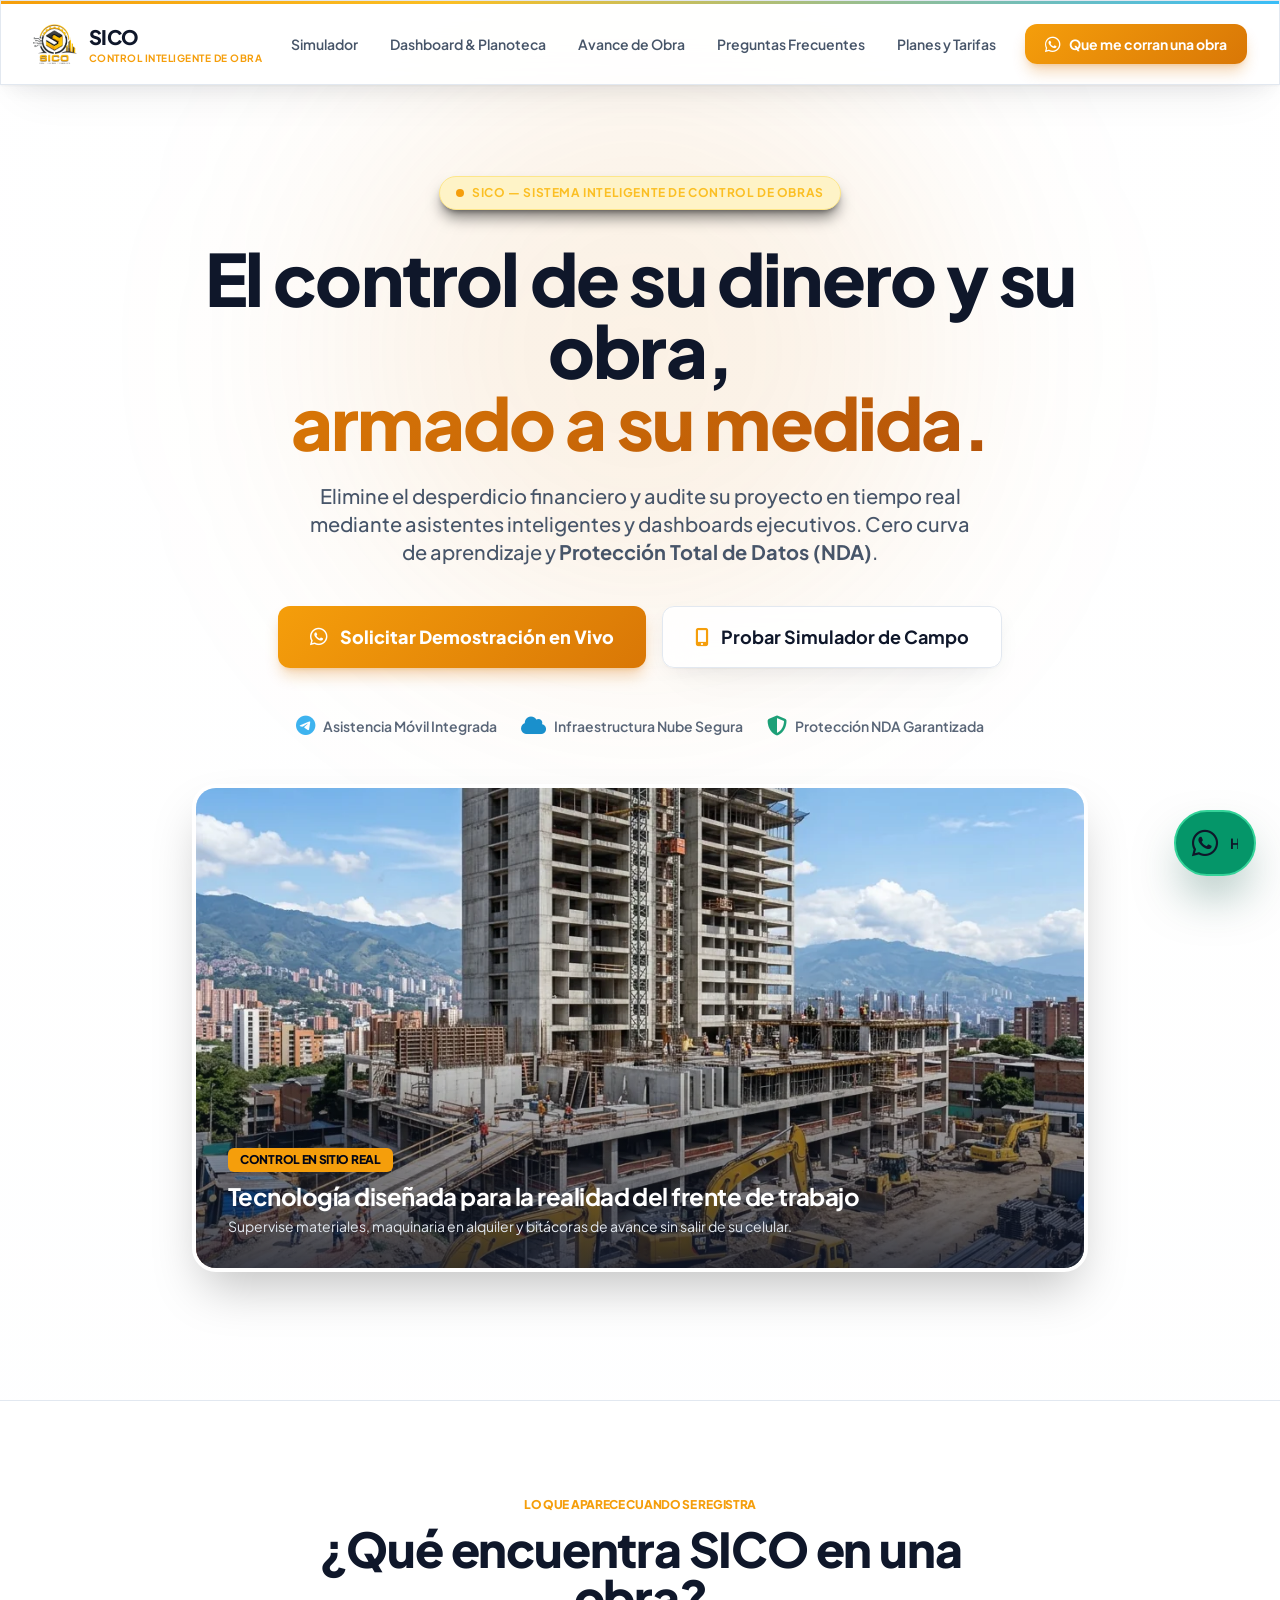
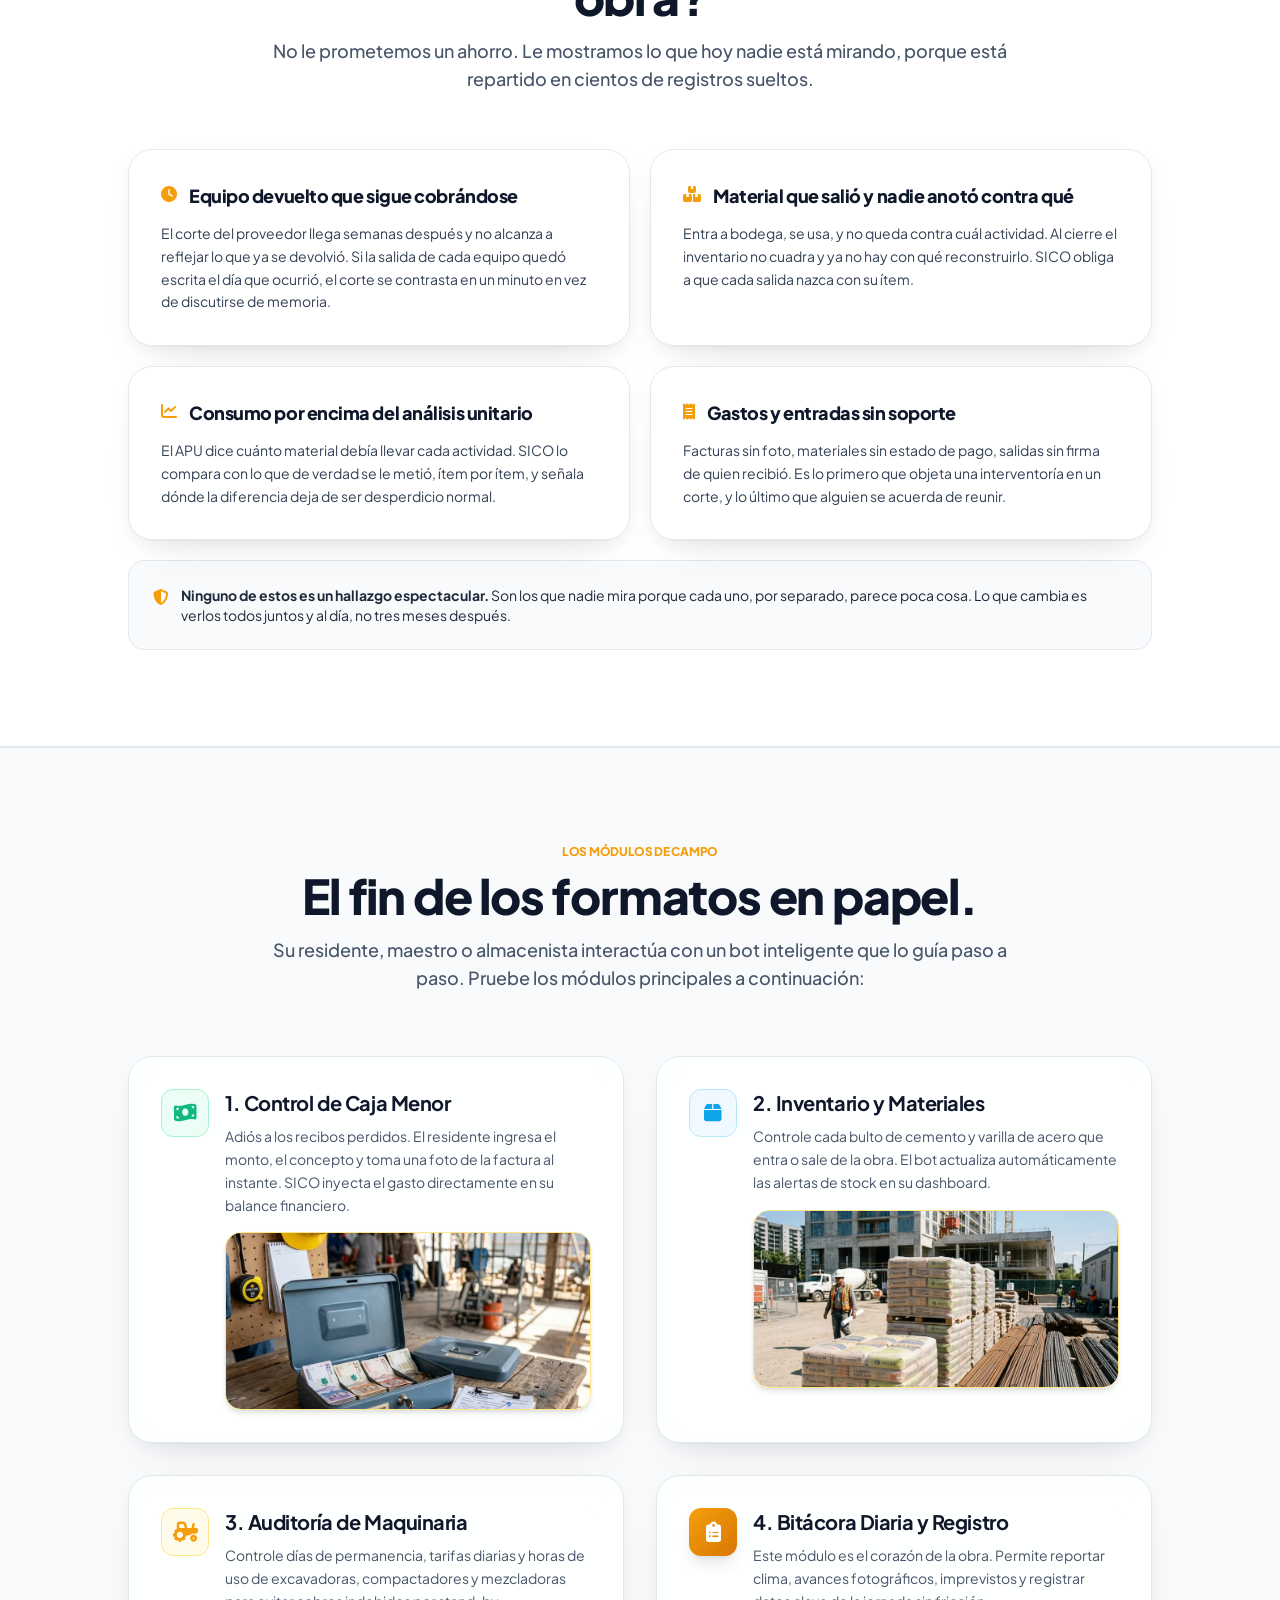
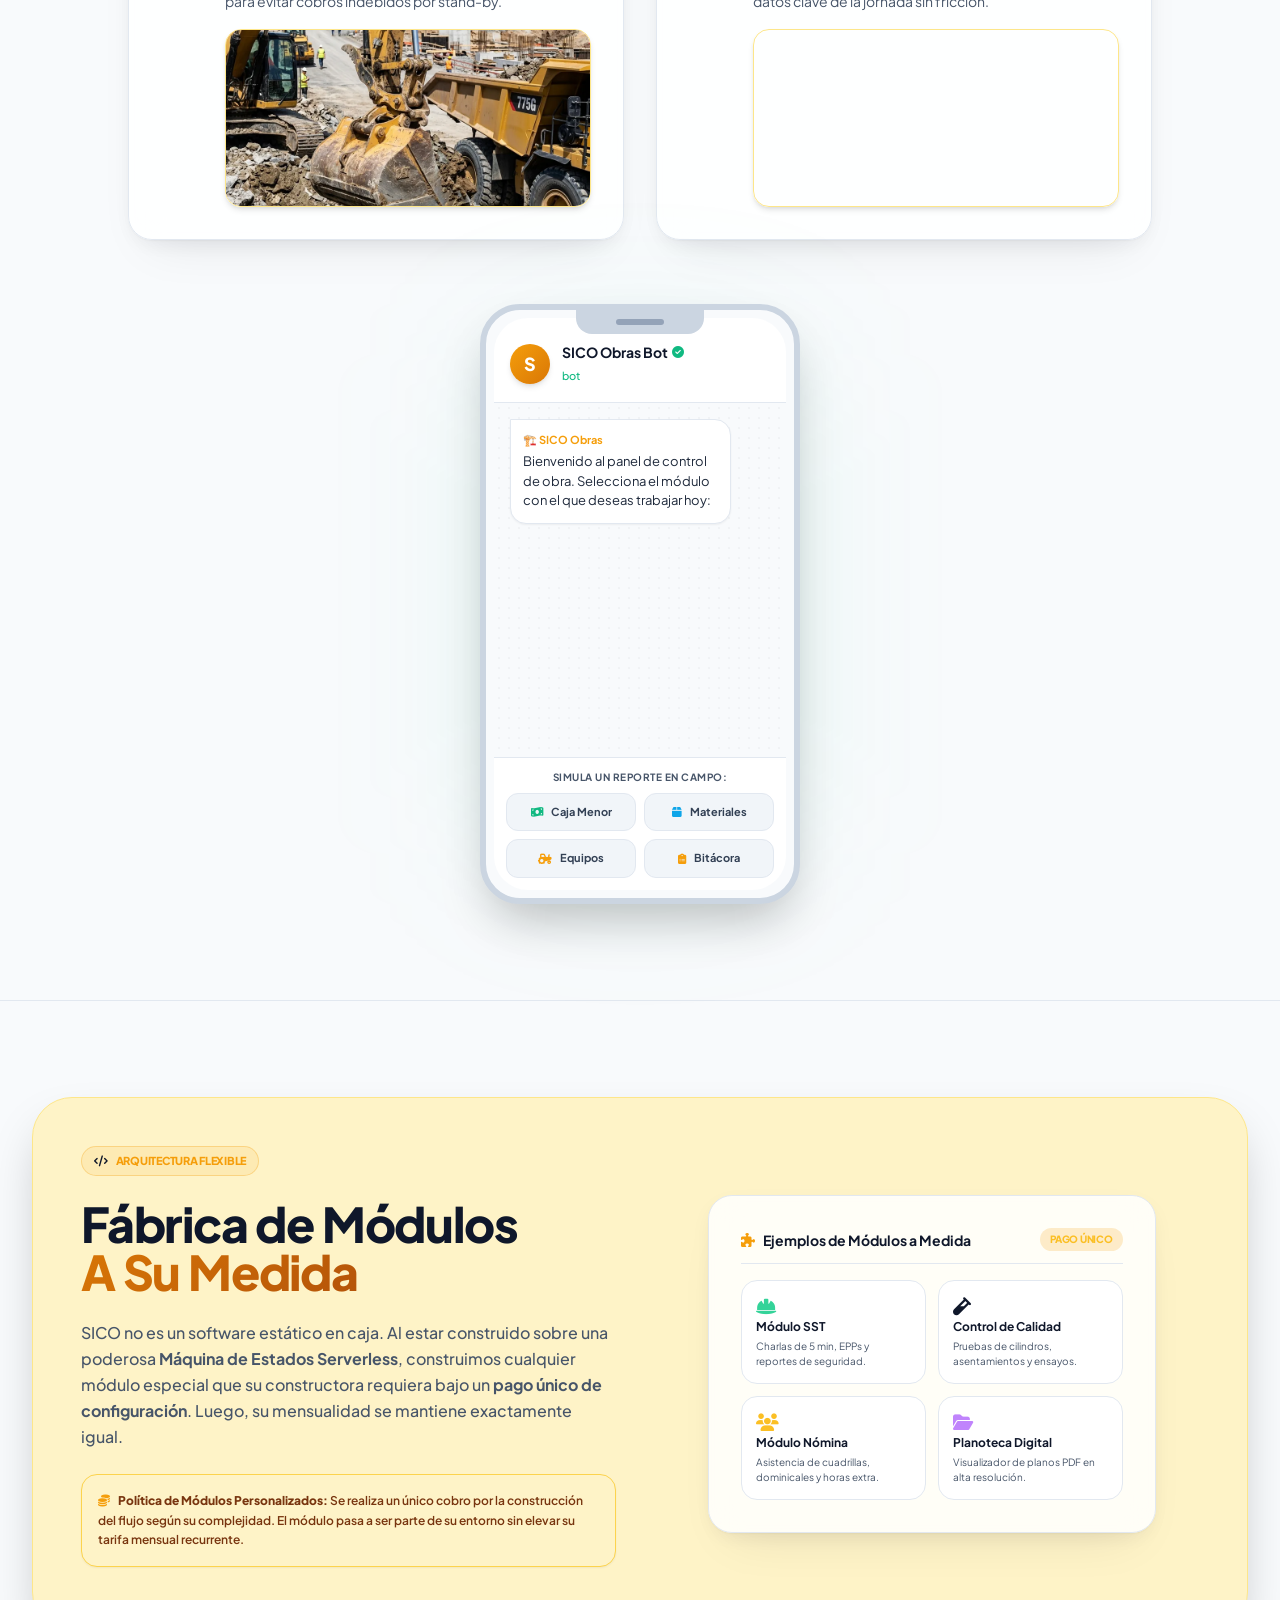
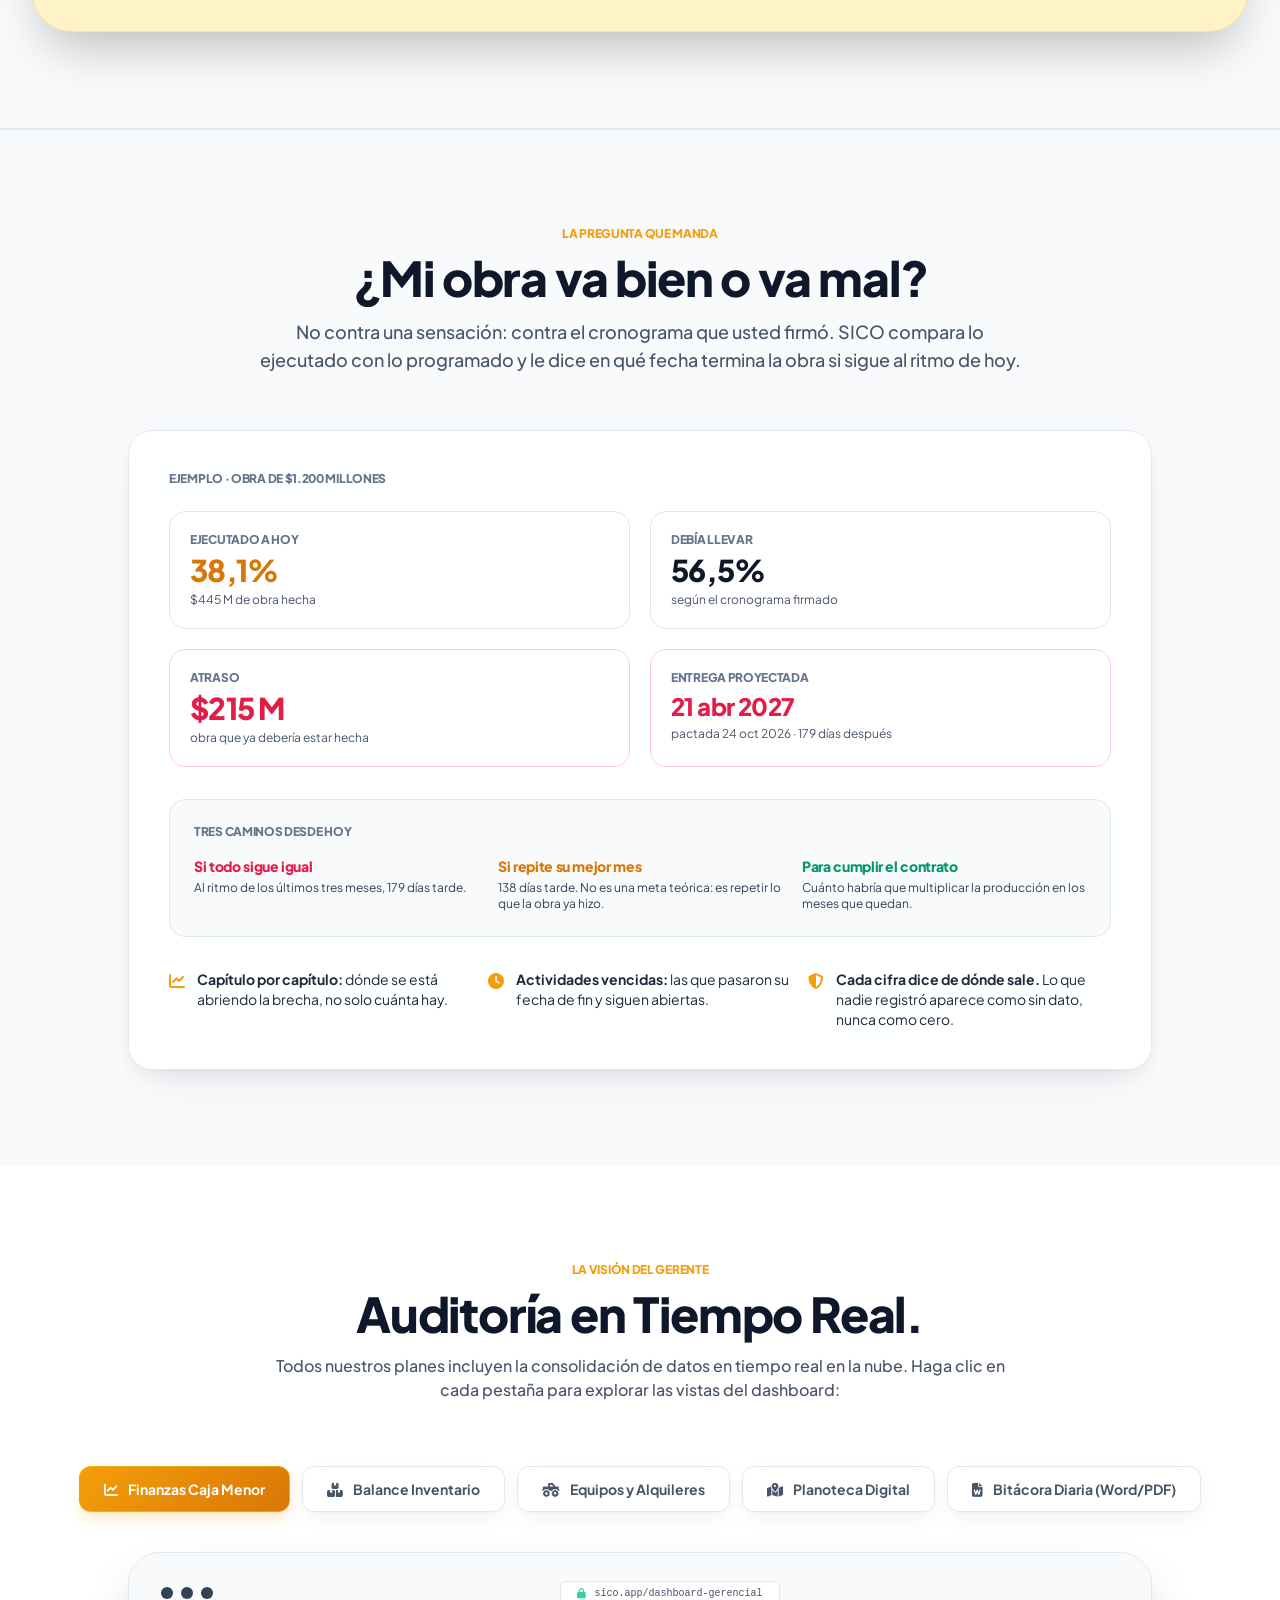
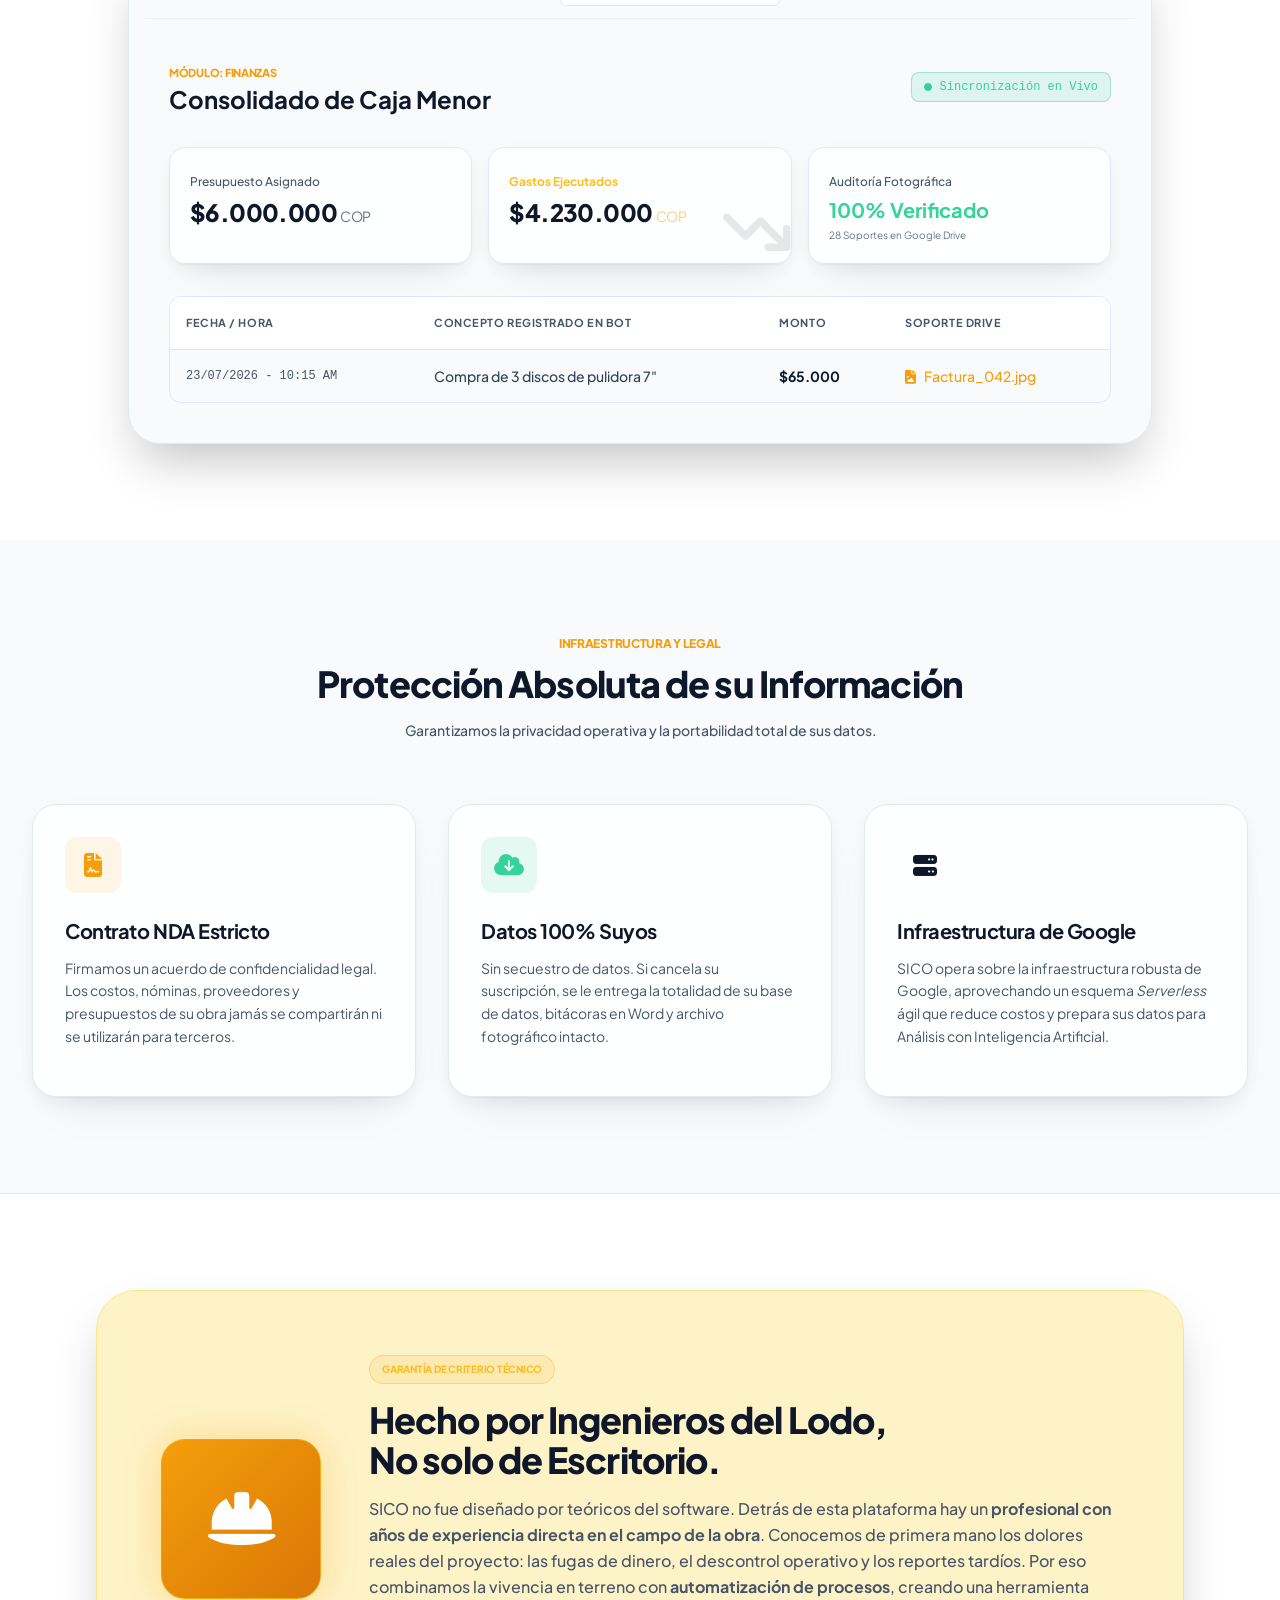
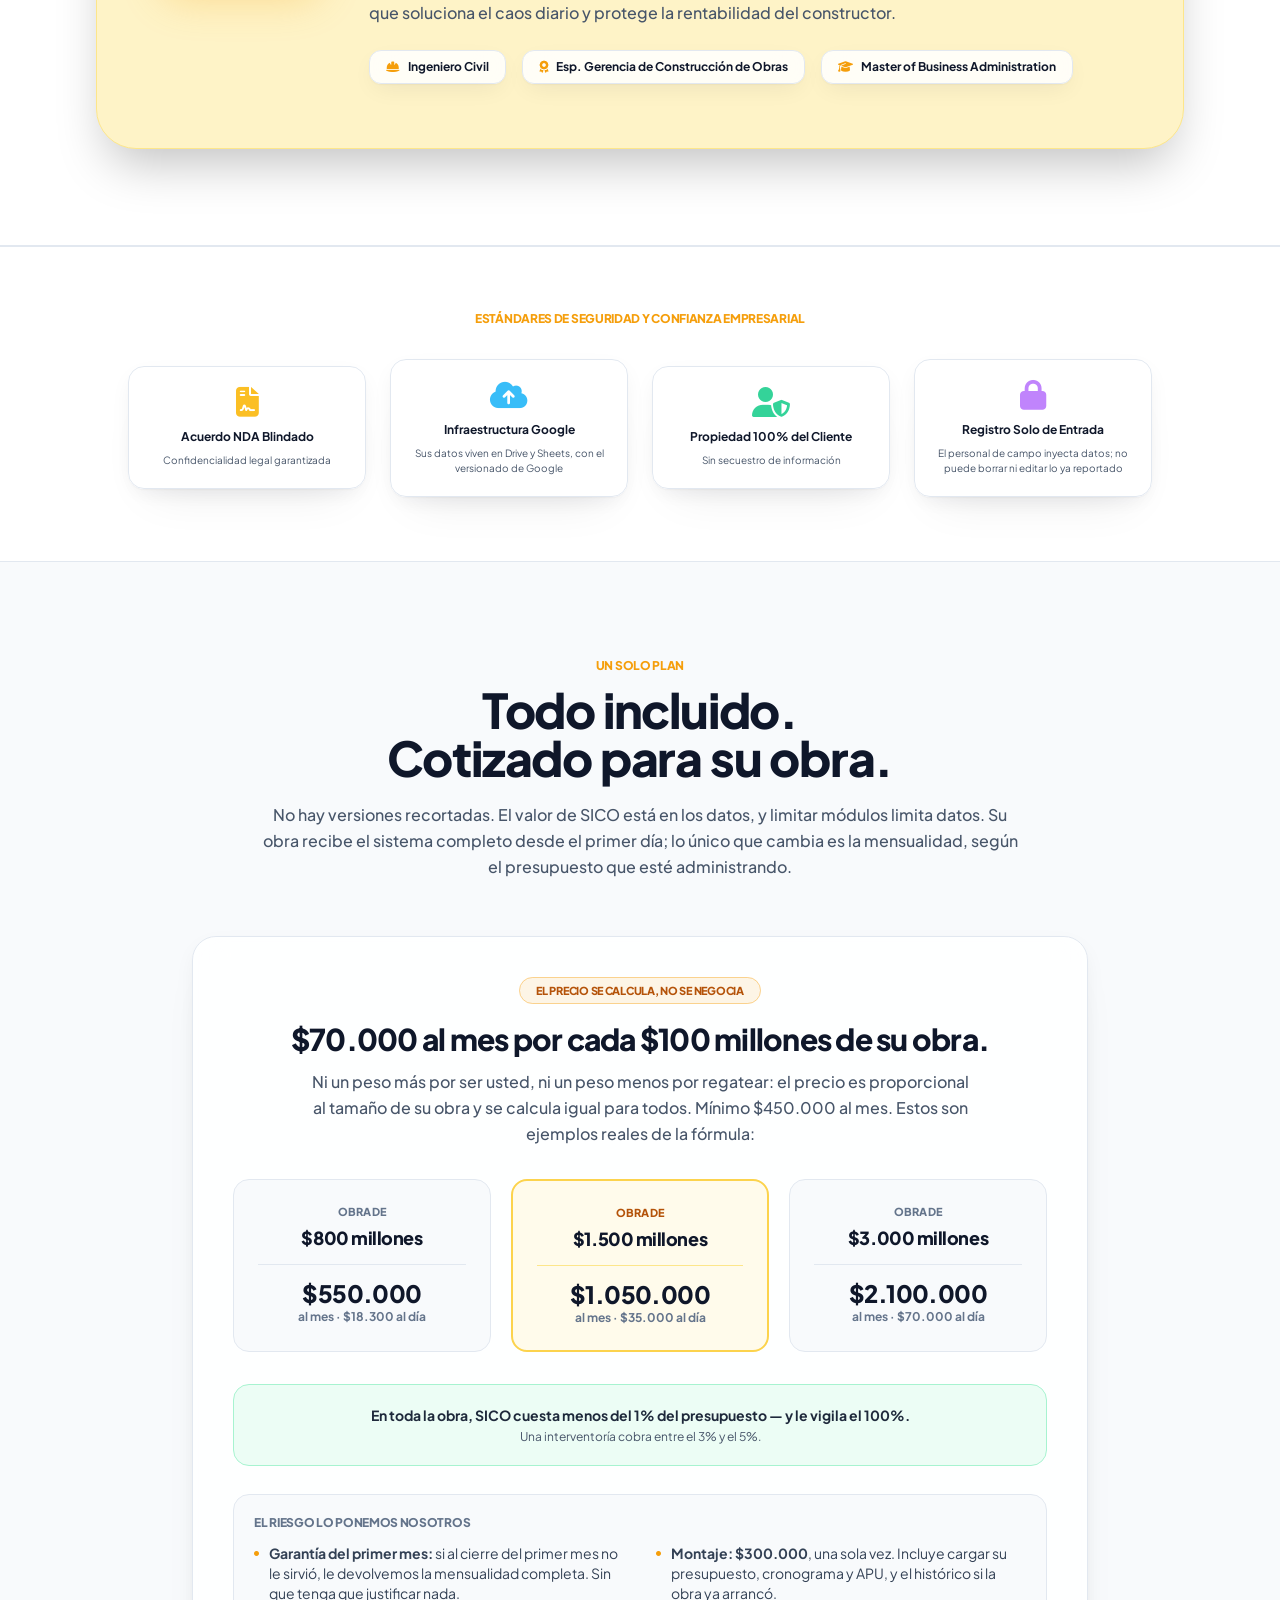
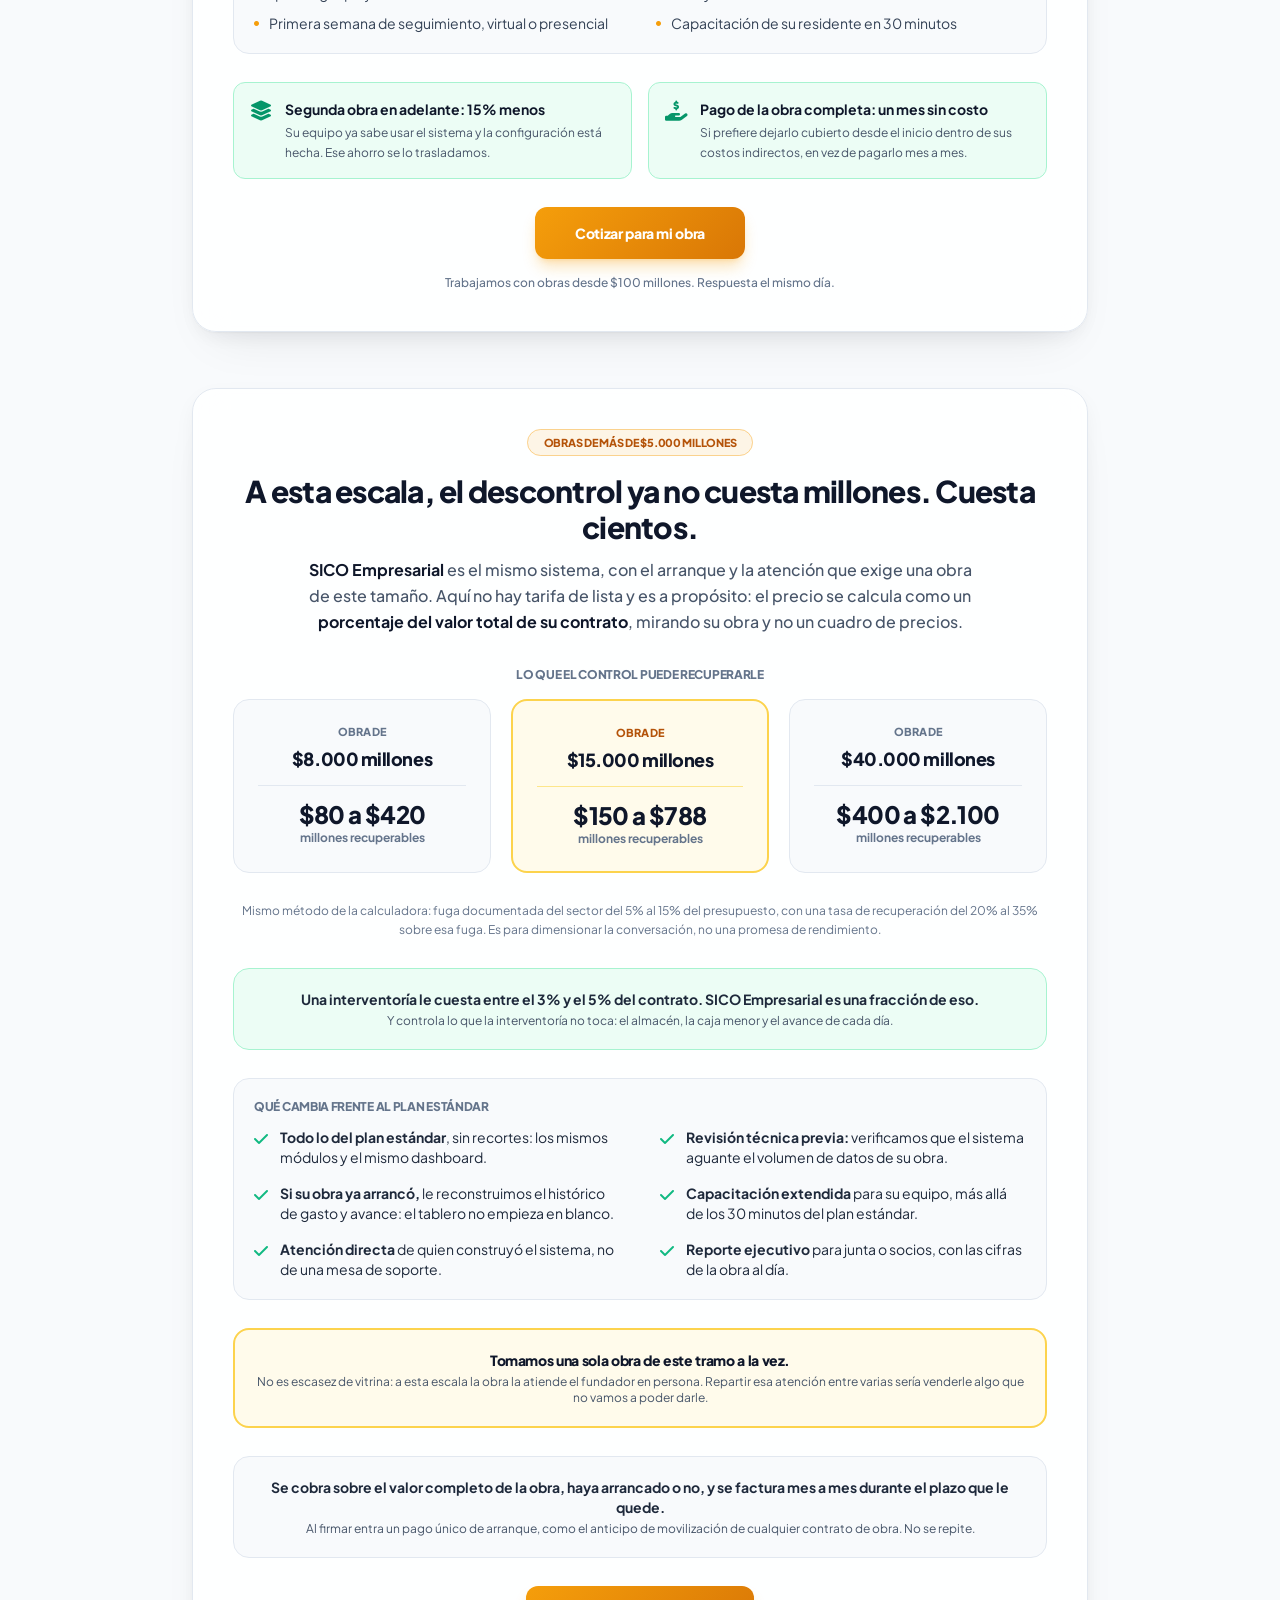
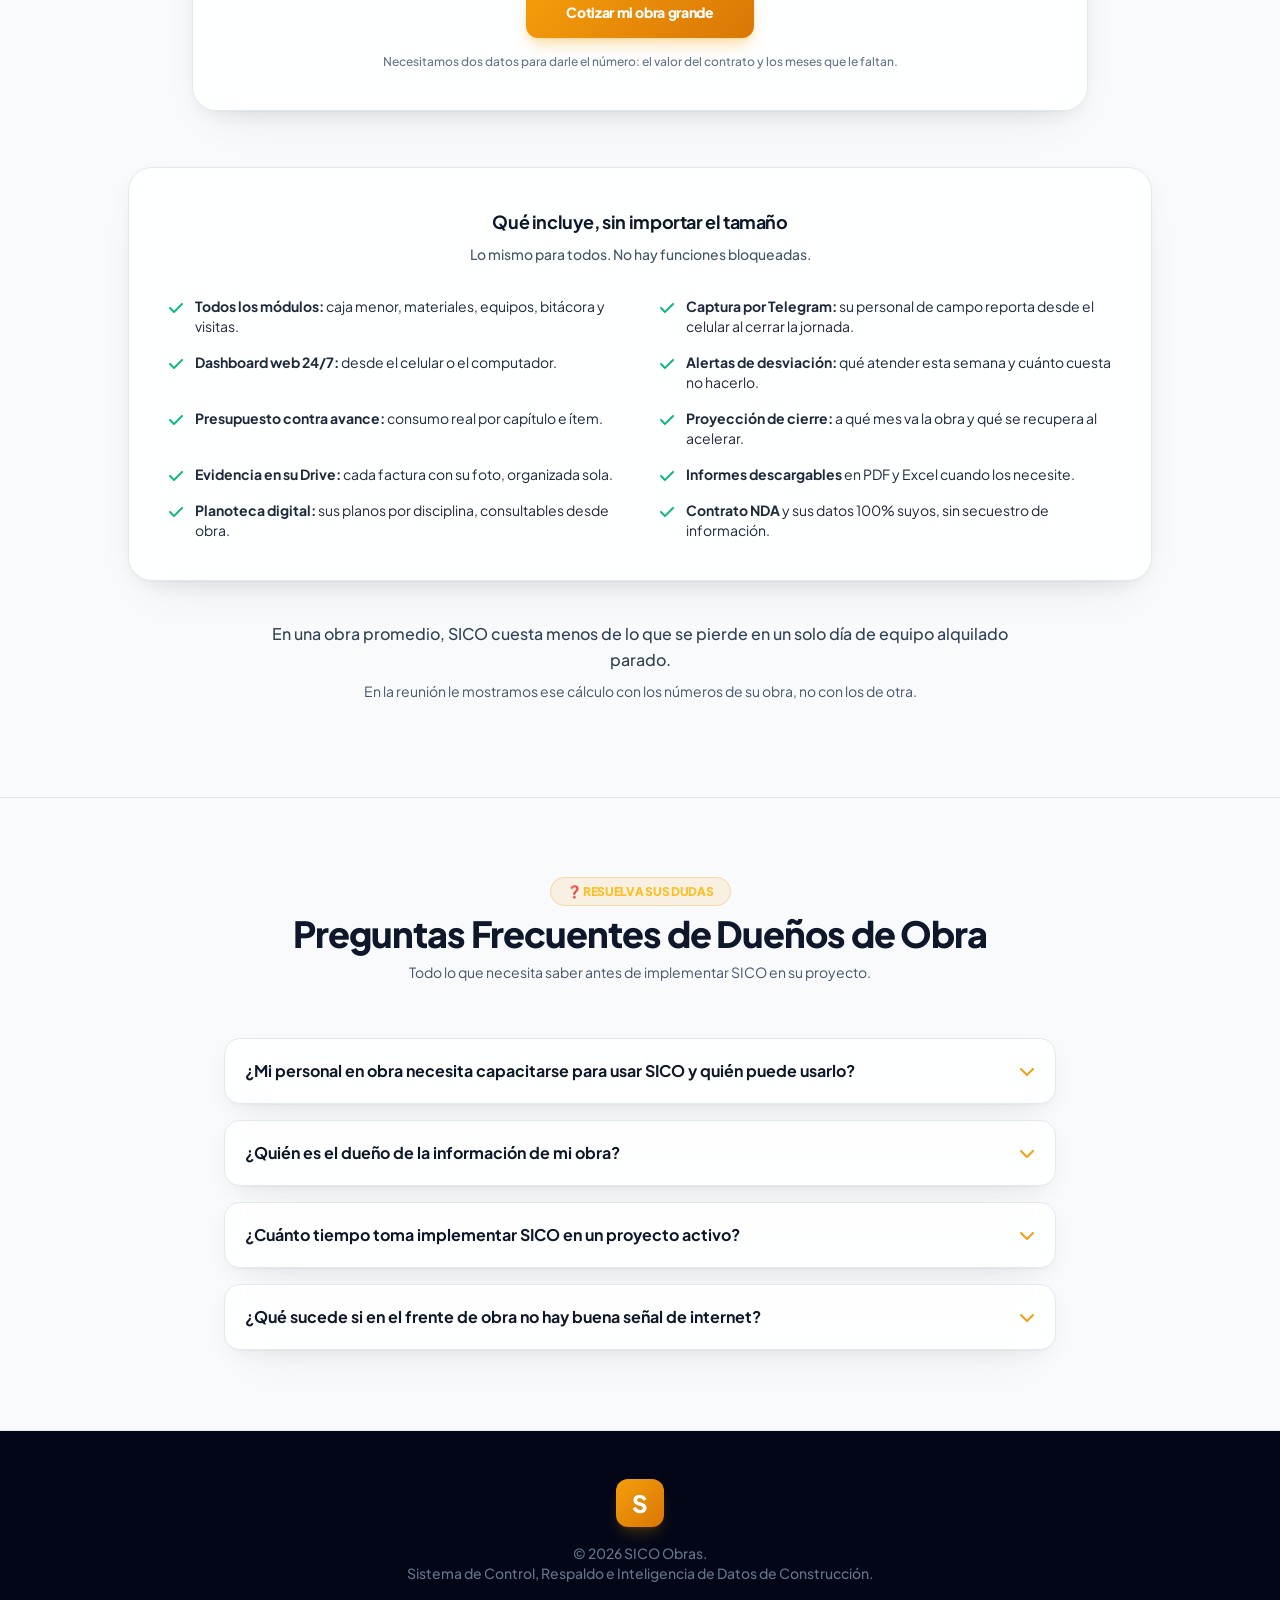
==== commit d3e2fe50: "Web: el telefono del simulador deja de flotar .animate-float movia el mockup 10 px arriba y abajo ca" ====
--- a/index.html
+++ b/index.html
@@ -396,7 +396,7 @@
             <div class="flex justify-center relative max-w-md mx-auto">
                 <div class="absolute top-1/2 left-1/2 -translate-x-1/2 -translate-y-1/2 w-[300px] h-[500px] bg-emerald-400/10 blur-[80px] rounded-[40px] pointer-events-none"></div>
                 
-                <div class="w-[320px] h-[600px] bg-slate-50 rounded-[40px] p-2 border-[6px] border-slate-300 shadow-2xl relative flex flex-col justify-between animate-float">
+                <div class="w-[320px] h-[600px] bg-slate-50 rounded-[40px] p-2 border-[6px] border-slate-300 shadow-2xl relative flex flex-col justify-between">
                     <div class="absolute top-0 left-1/2 -translate-x-1/2 w-32 h-6 bg-slate-300 rounded-b-2xl z-20 flex justify-center items-center">
                         <div class="w-12 h-1.5 bg-slate-400 rounded-full"></div>
                     </div>
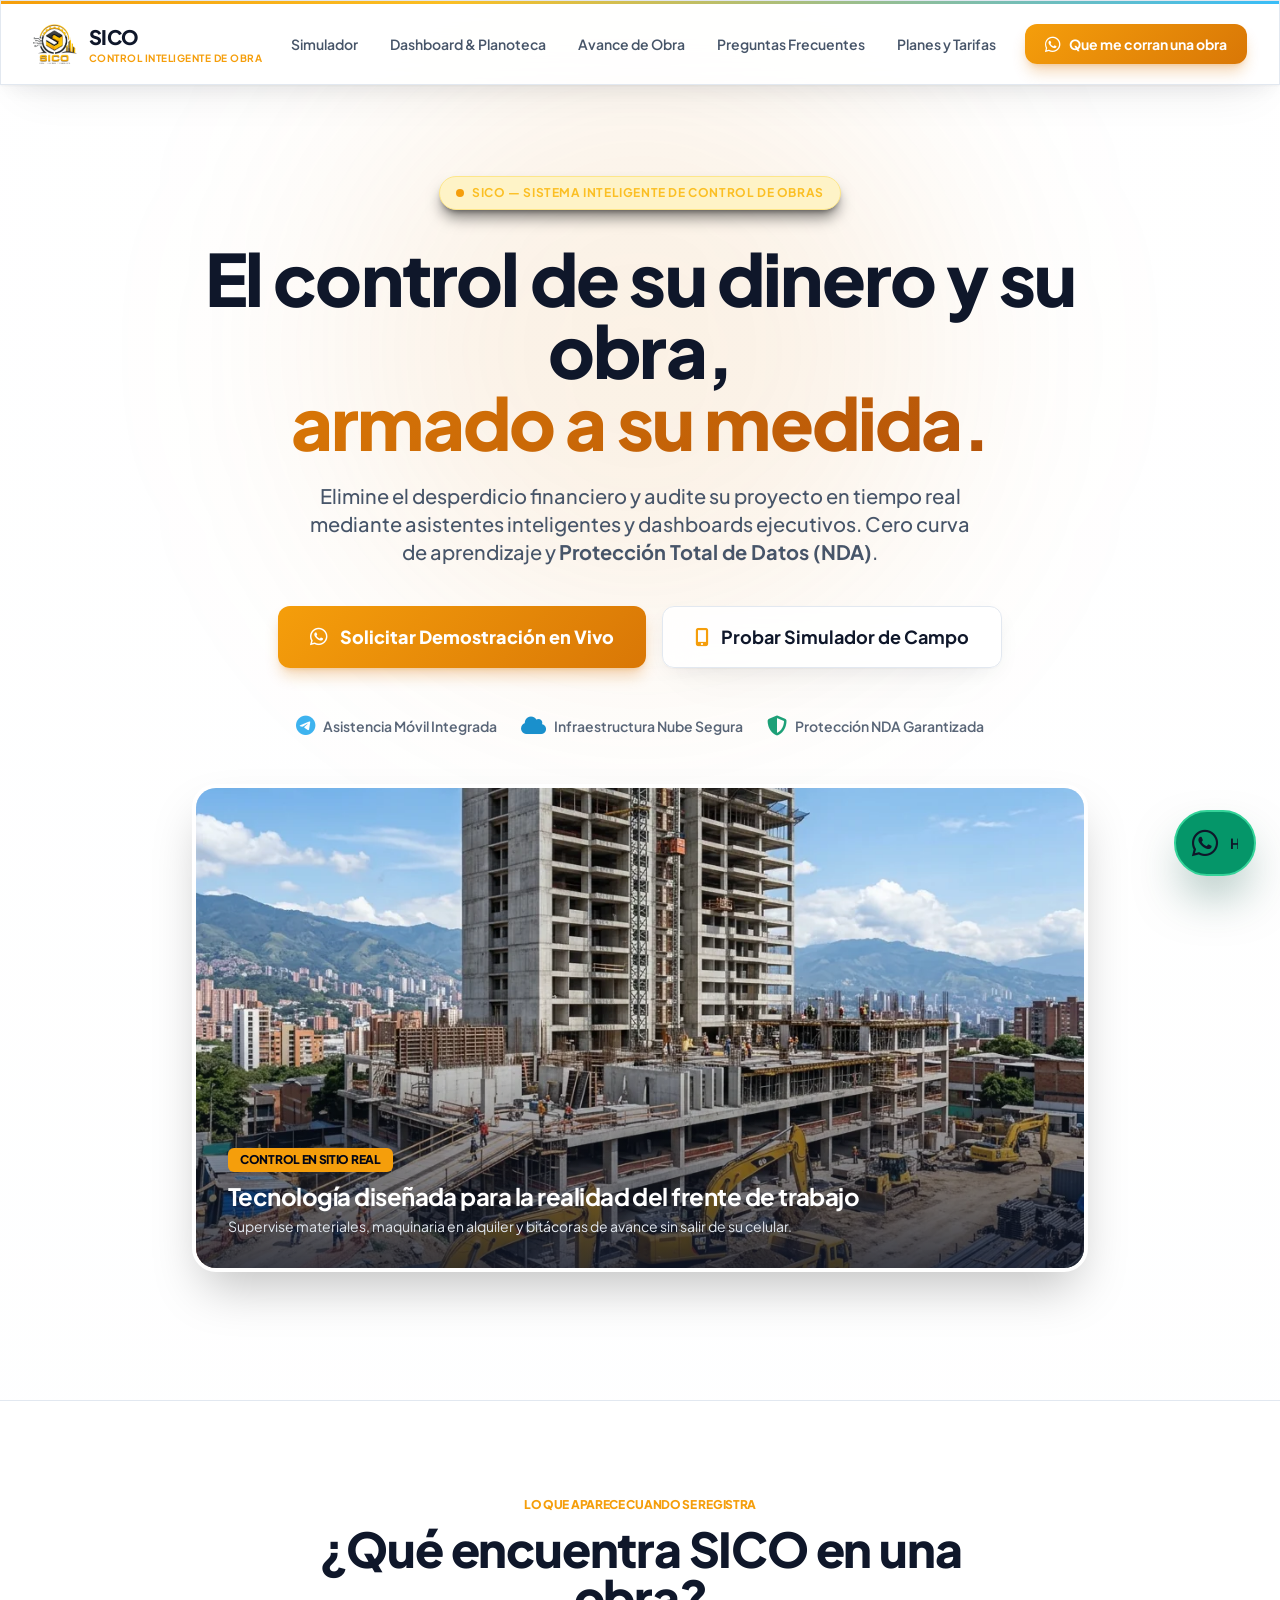
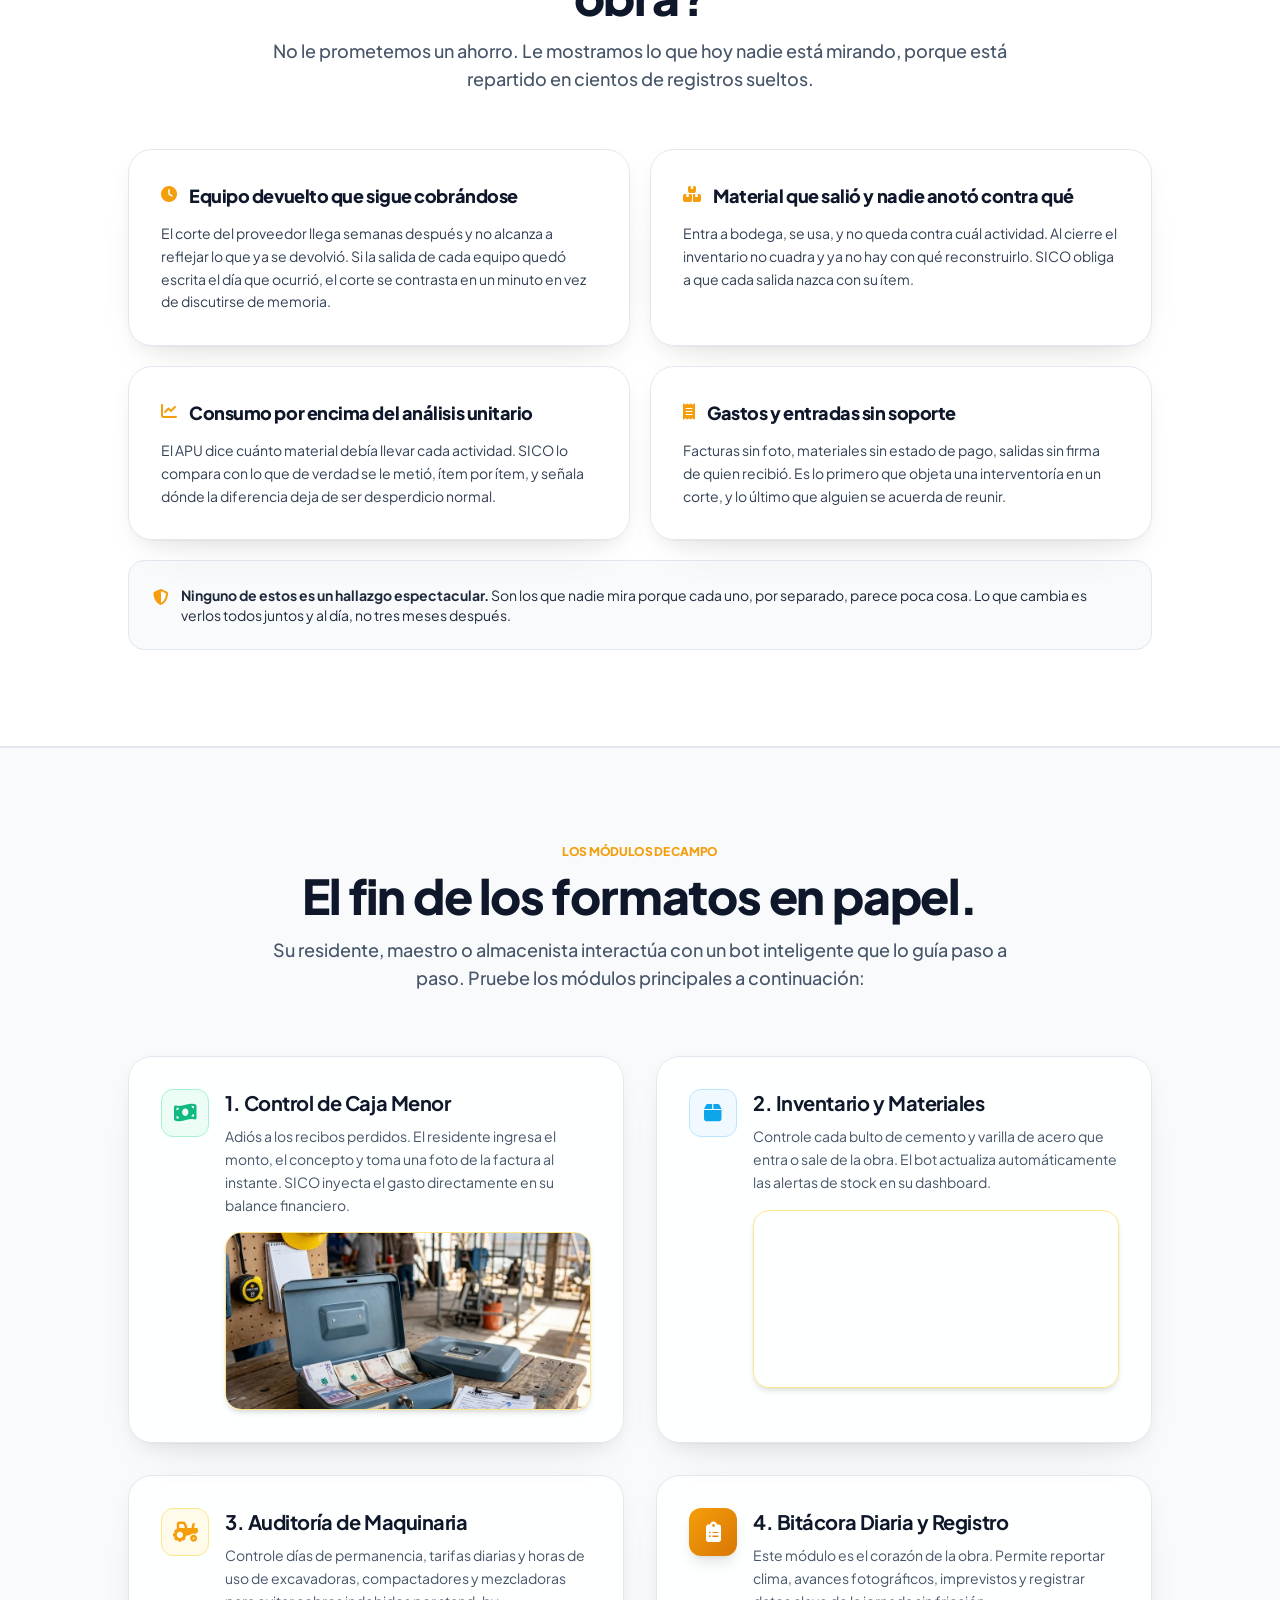
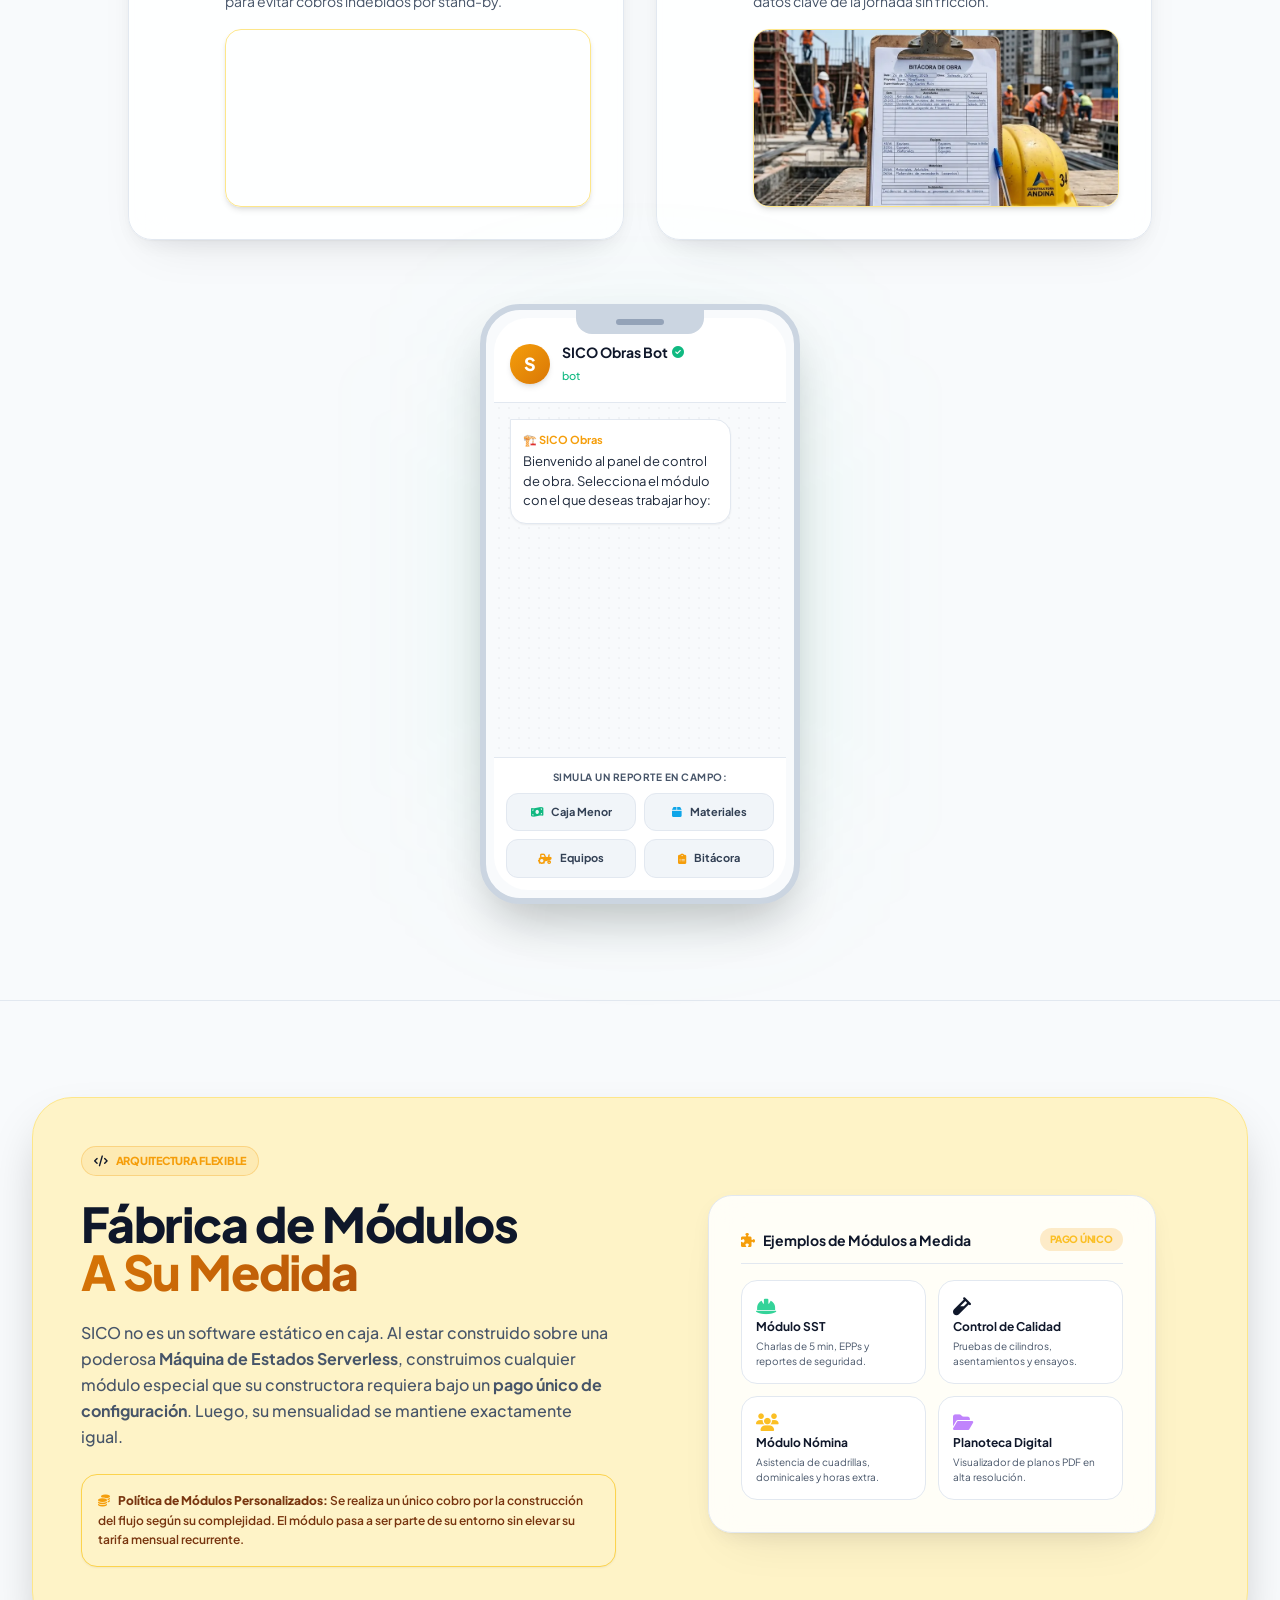
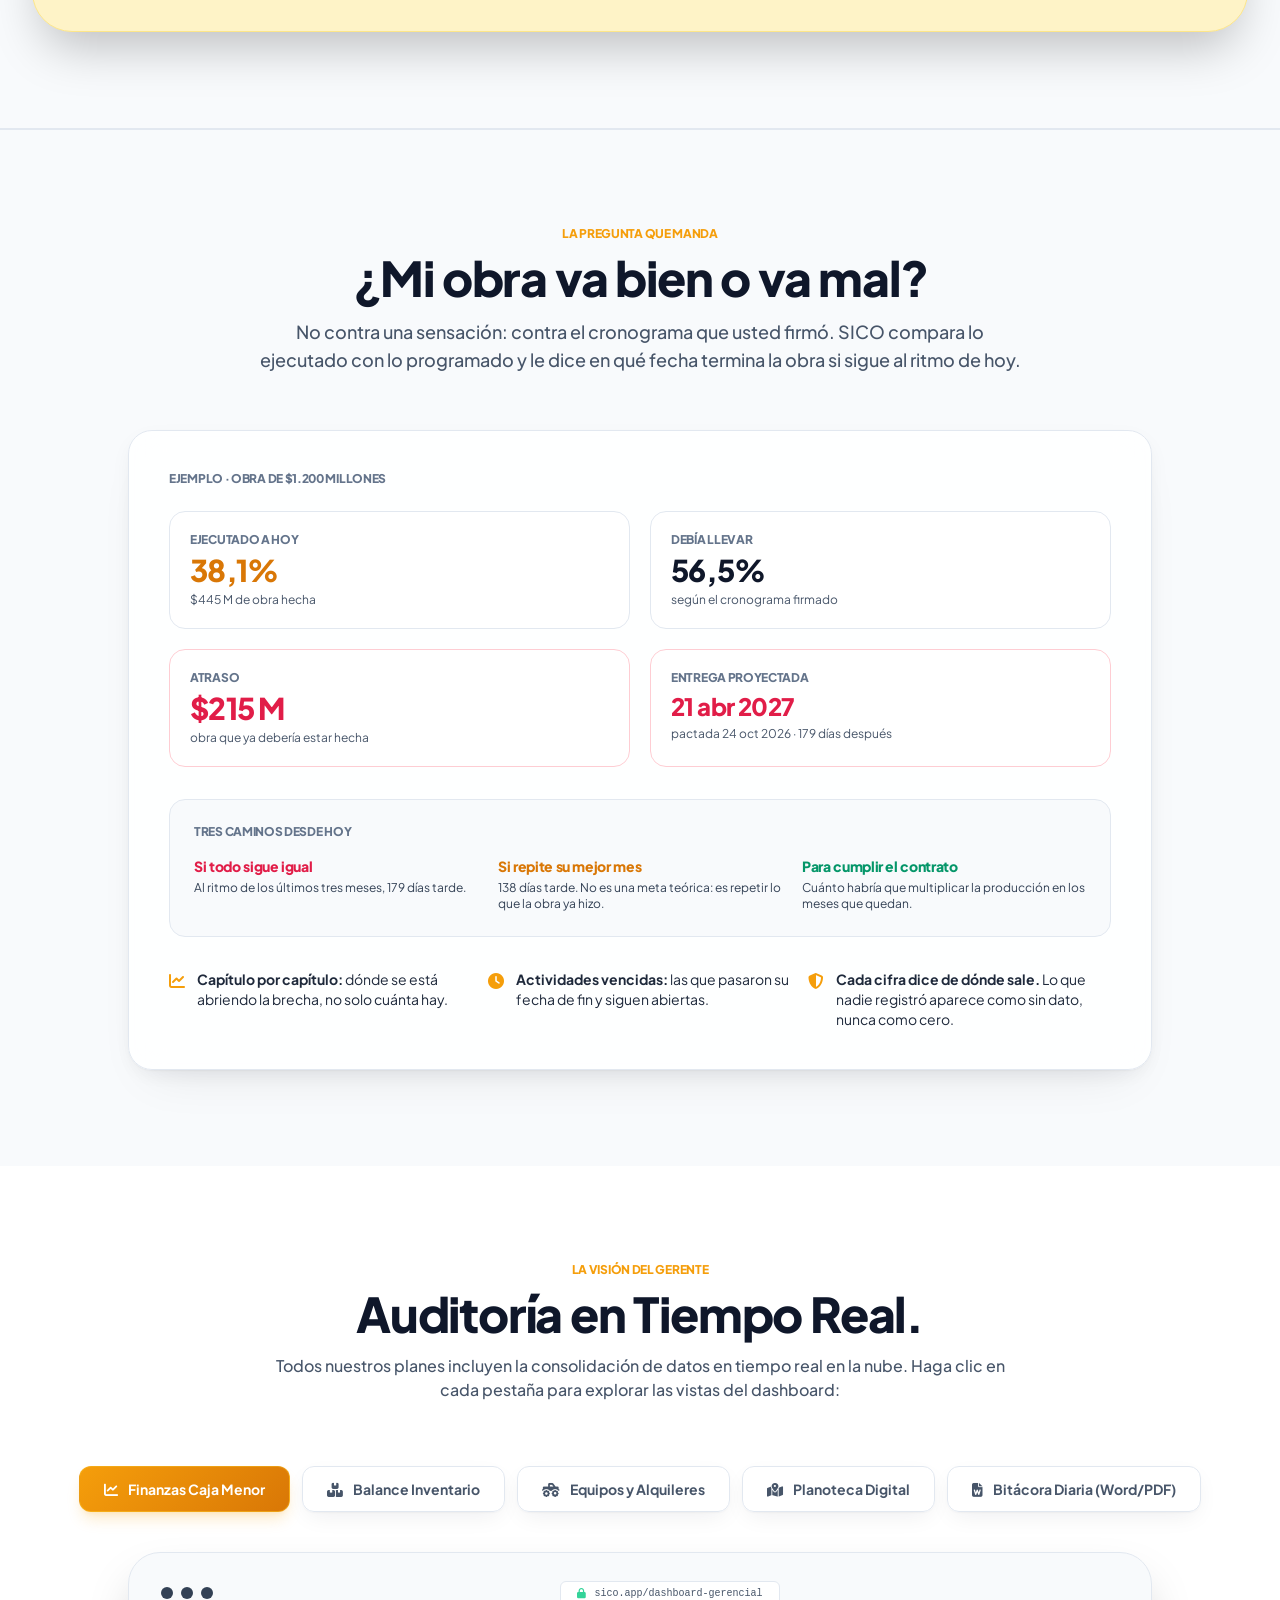
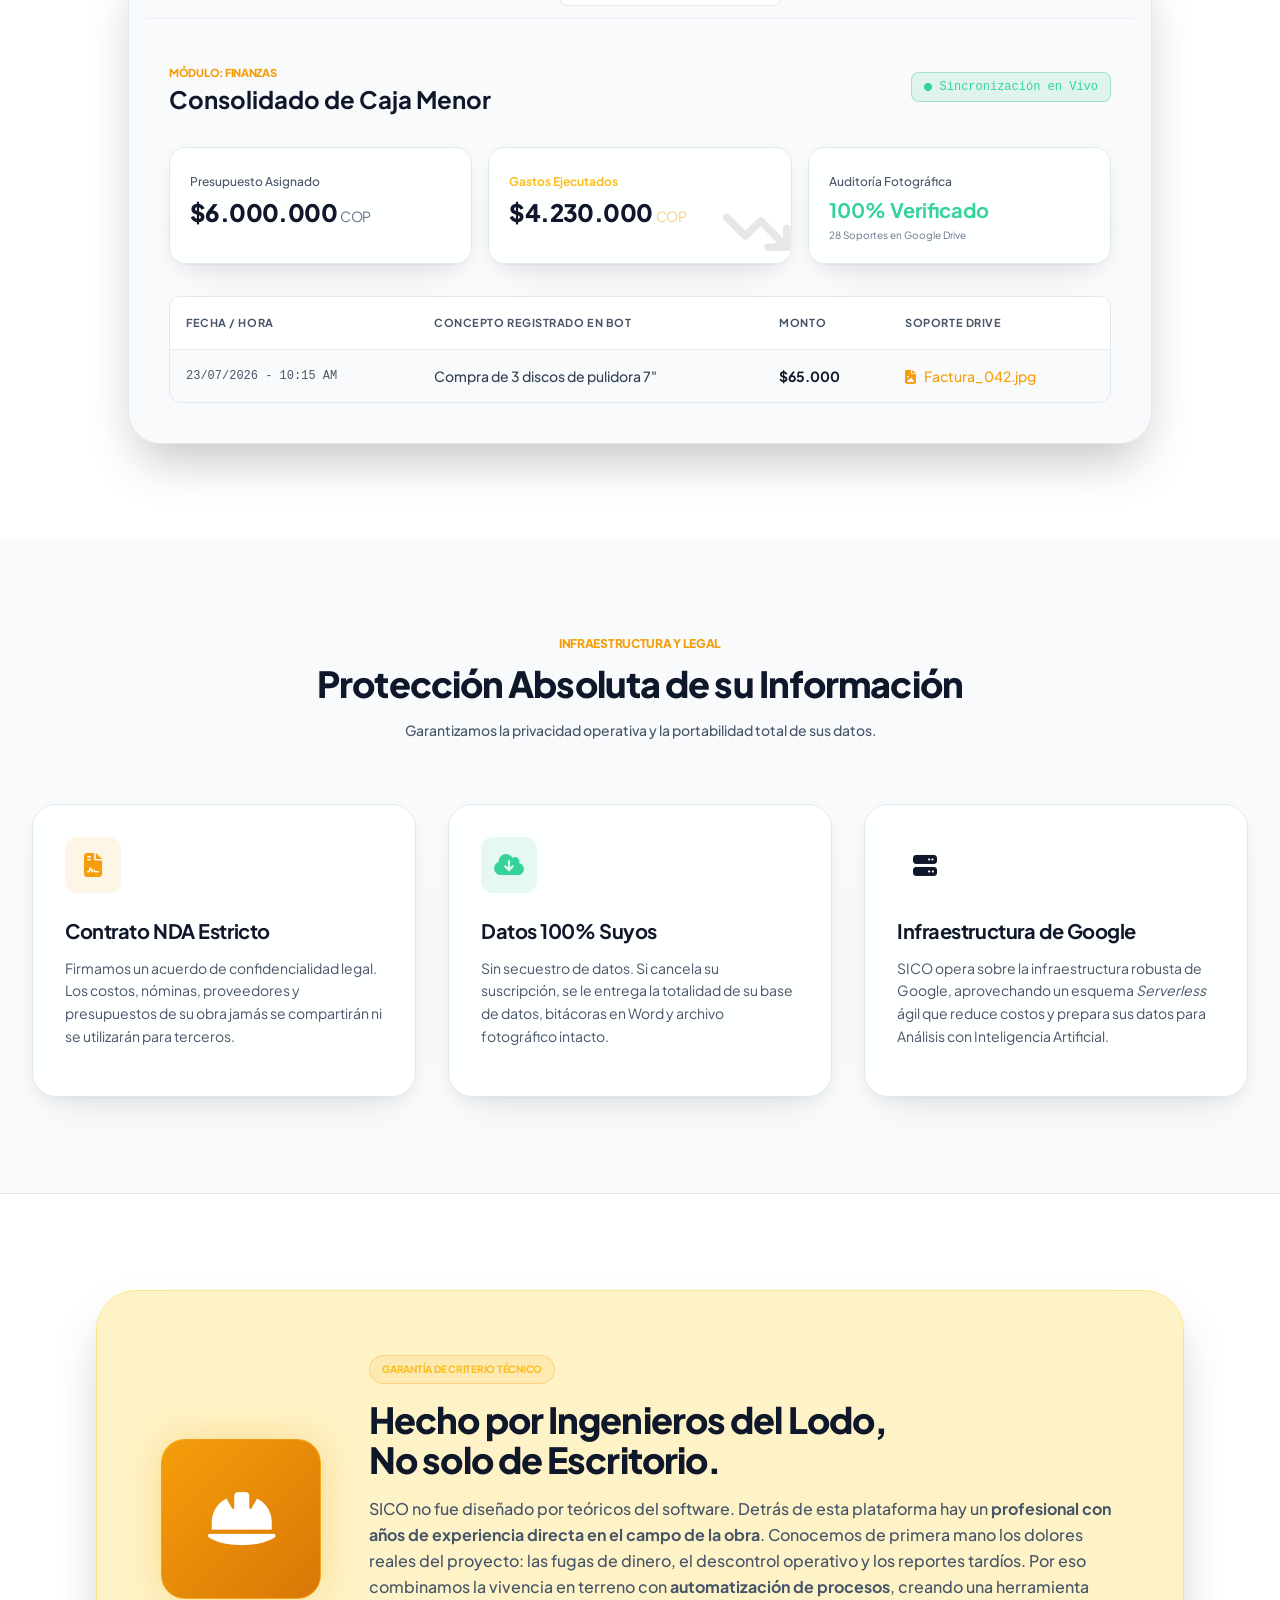
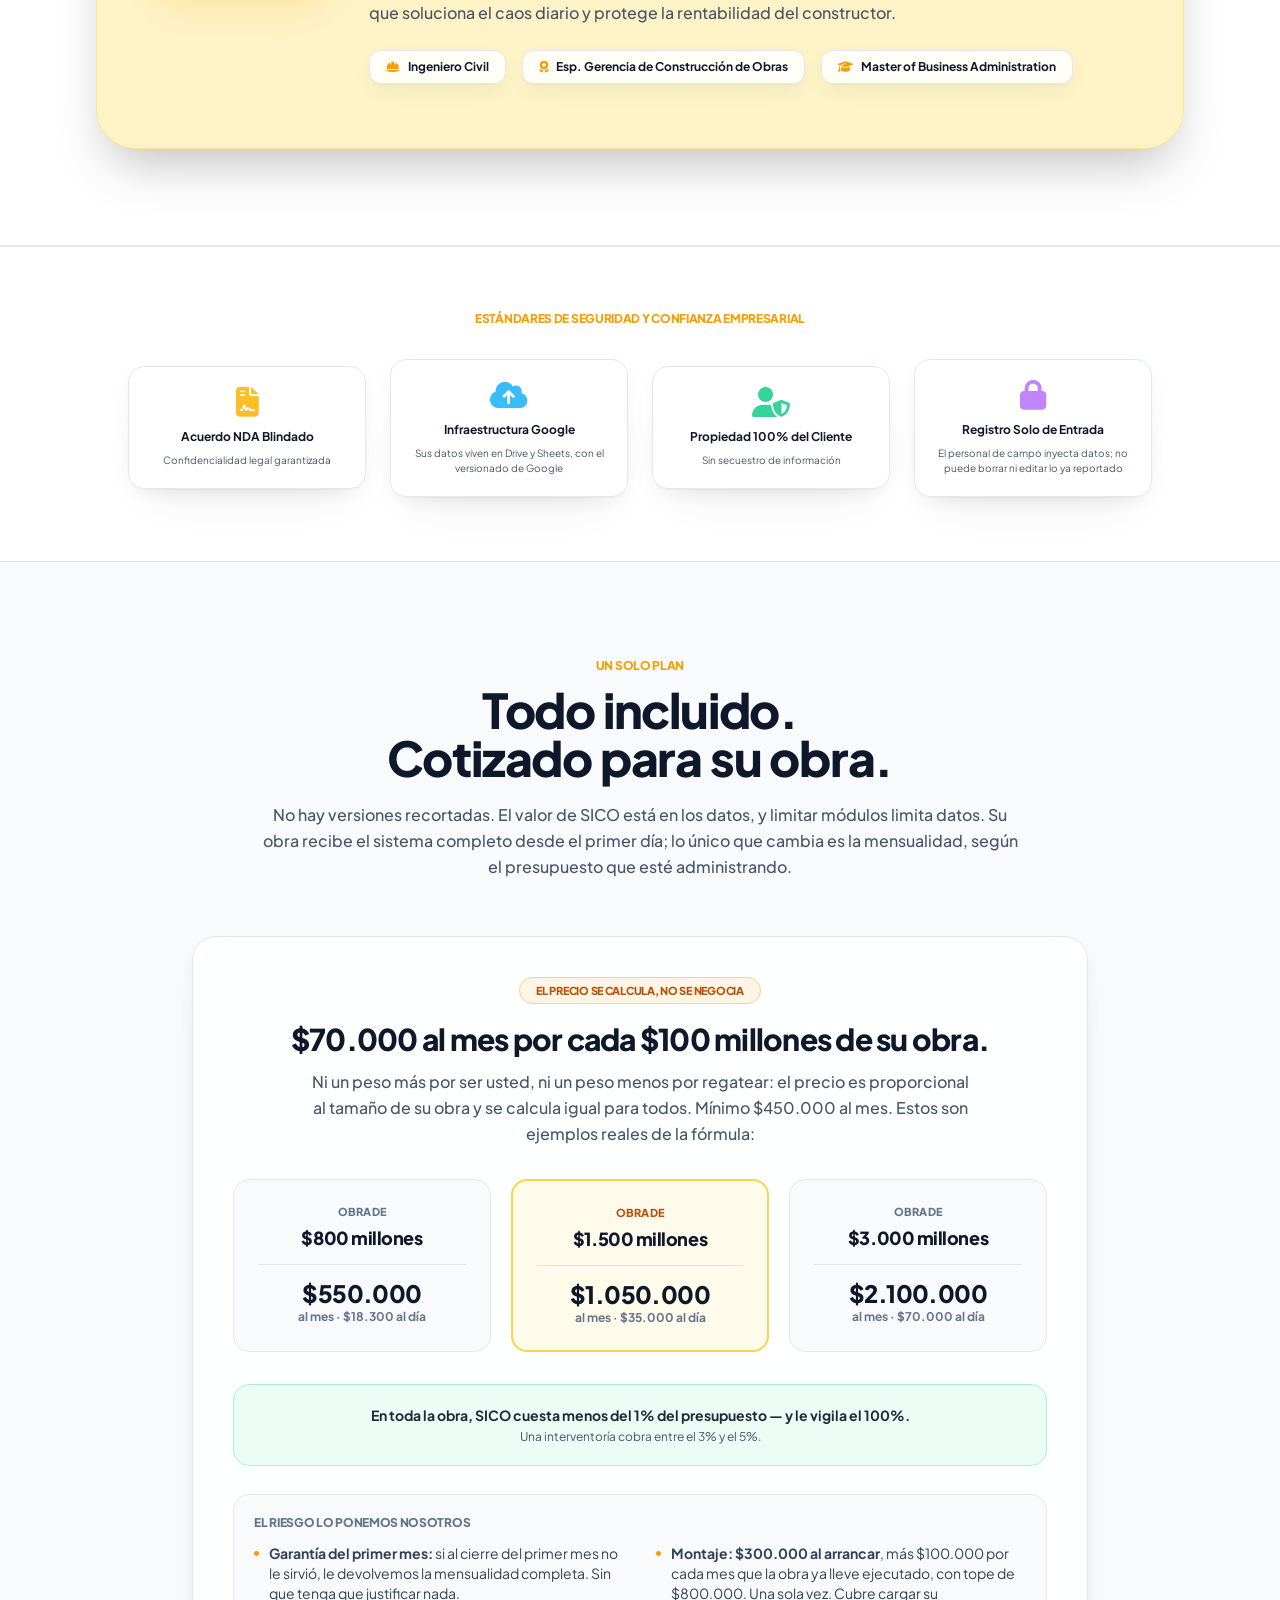
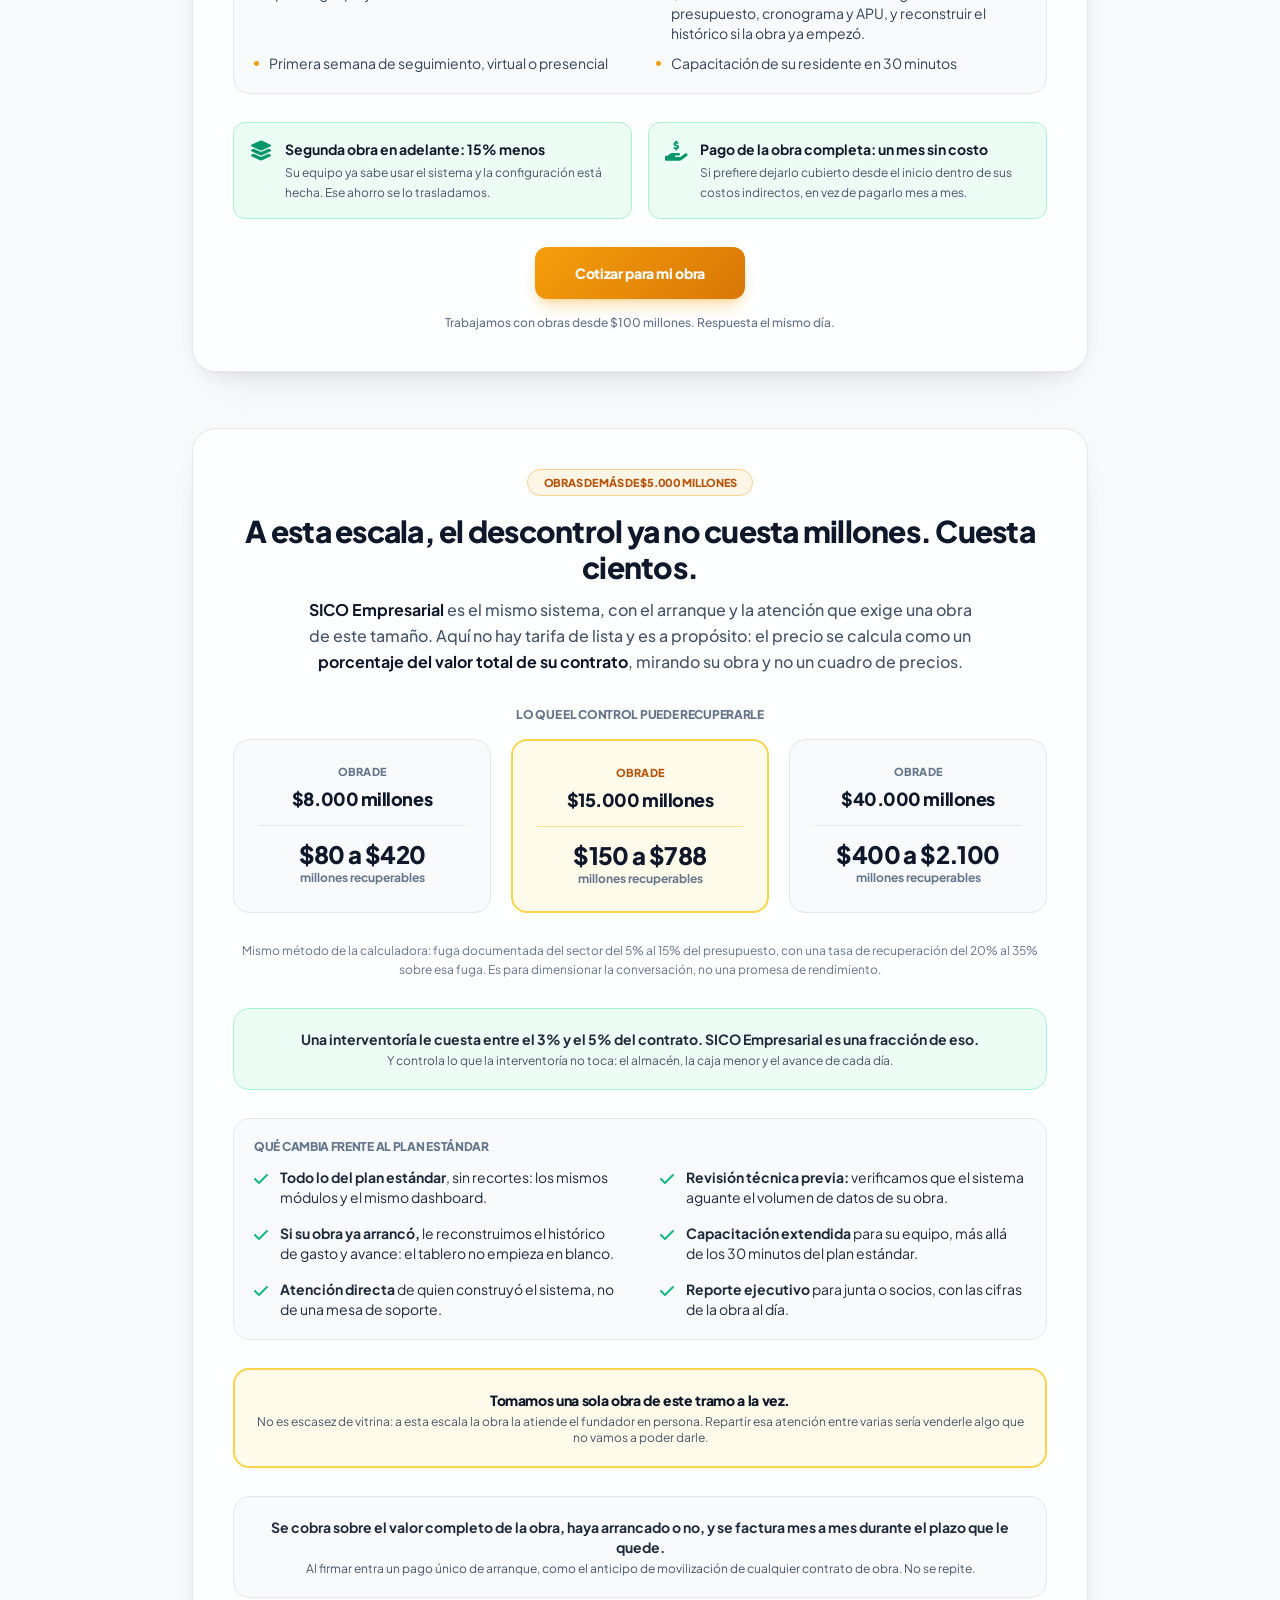
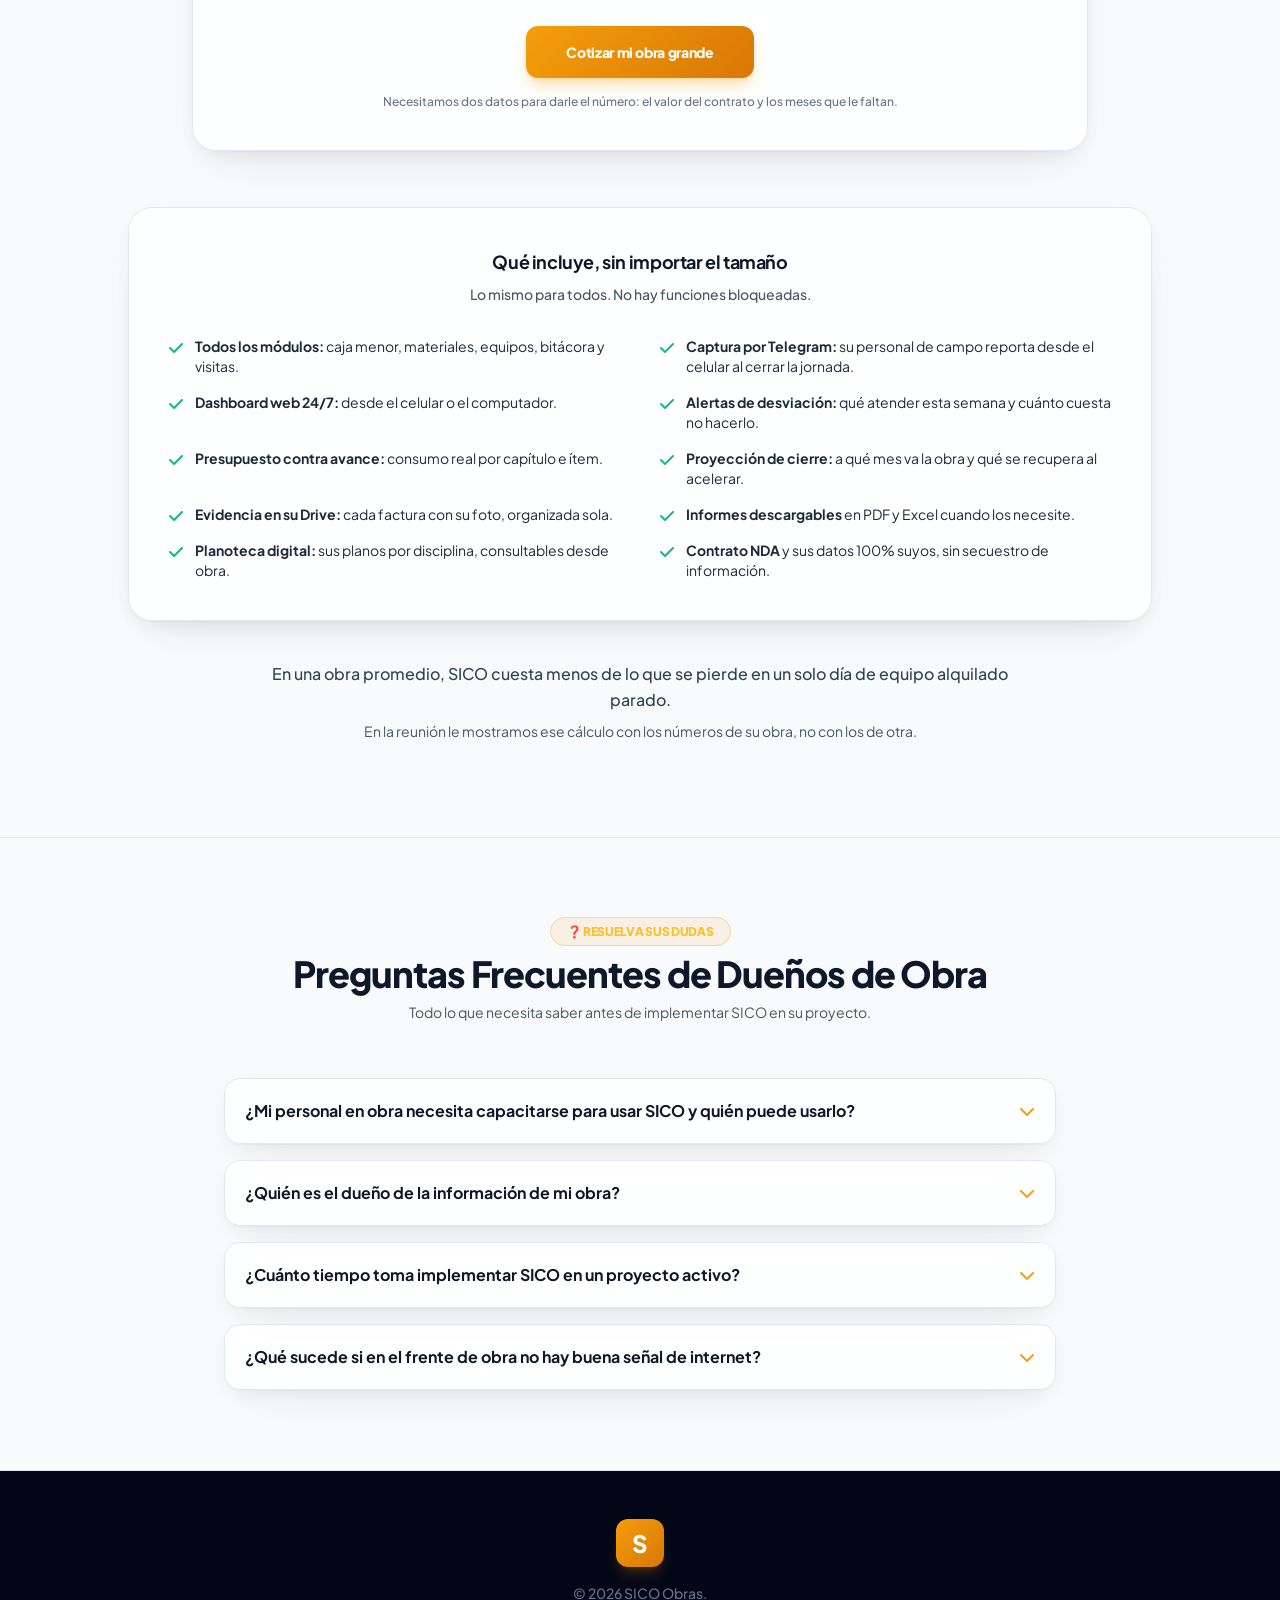
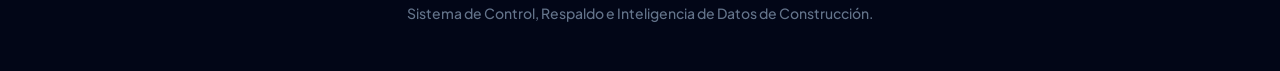
==== commit f175abf0: "Web: el montaje deja de ser parejo y escala con el historico Decidido por Jesus el 9-oct-2026. Antes" ====
--- a/index.html
+++ b/index.html
@@ -981,7 +981,7 @@
                             <div class="flex items-start gap-2.5"><i class="fa-solid fa-circle text-[5px] text-sico-accent mt-2"></i>
                                 <span class="text-sm text-slate-700"><strong>Garantía del primer mes:</strong> si al cierre del primer mes no le sirvió, le devolvemos la mensualidad completa. Sin que tenga que justificar nada.</span></div>
                             <div class="flex items-start gap-2.5"><i class="fa-solid fa-circle text-[5px] text-sico-accent mt-2"></i>
-                                <span class="text-sm text-slate-700"><strong>Montaje: $300.000</strong>, una sola vez. Incluye cargar su presupuesto, cronograma y APU, y el histórico si la obra ya arrancó.</span></div>
+                                <span class="text-sm text-slate-700"><strong>Montaje: $300.000 al arrancar</strong>, más $100.000 por cada mes que la obra ya lleve ejecutado, con tope de $800.000. Una sola vez. Cubre cargar su presupuesto, cronograma y APU, y reconstruir el histórico si la obra ya empezó.</span></div>
                             <div class="flex items-start gap-2.5"><i class="fa-solid fa-circle text-[5px] text-sico-accent mt-2"></i>
                                 <span class="text-sm text-slate-700">Primera semana de seguimiento, virtual o presencial</span></div>
                             <div class="flex items-start gap-2.5"><i class="fa-solid fa-circle text-[5px] text-sico-accent mt-2"></i>
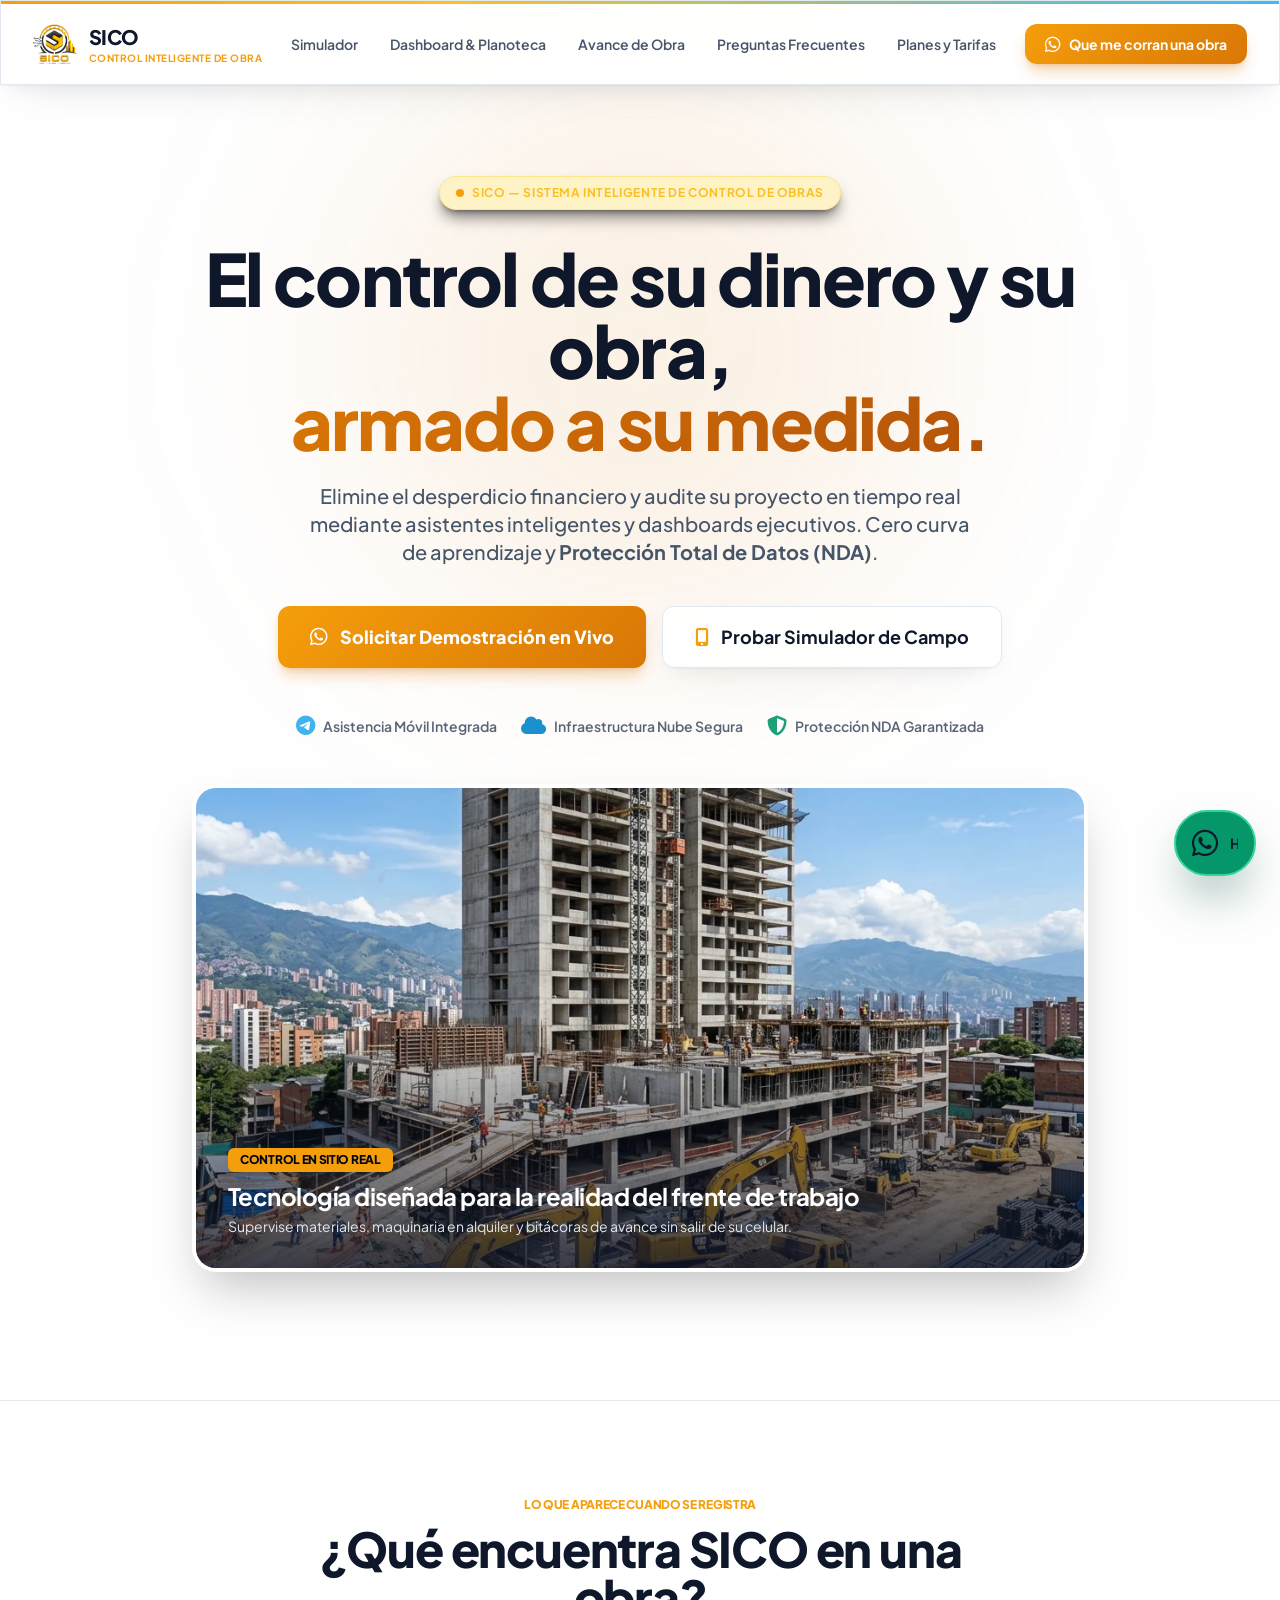
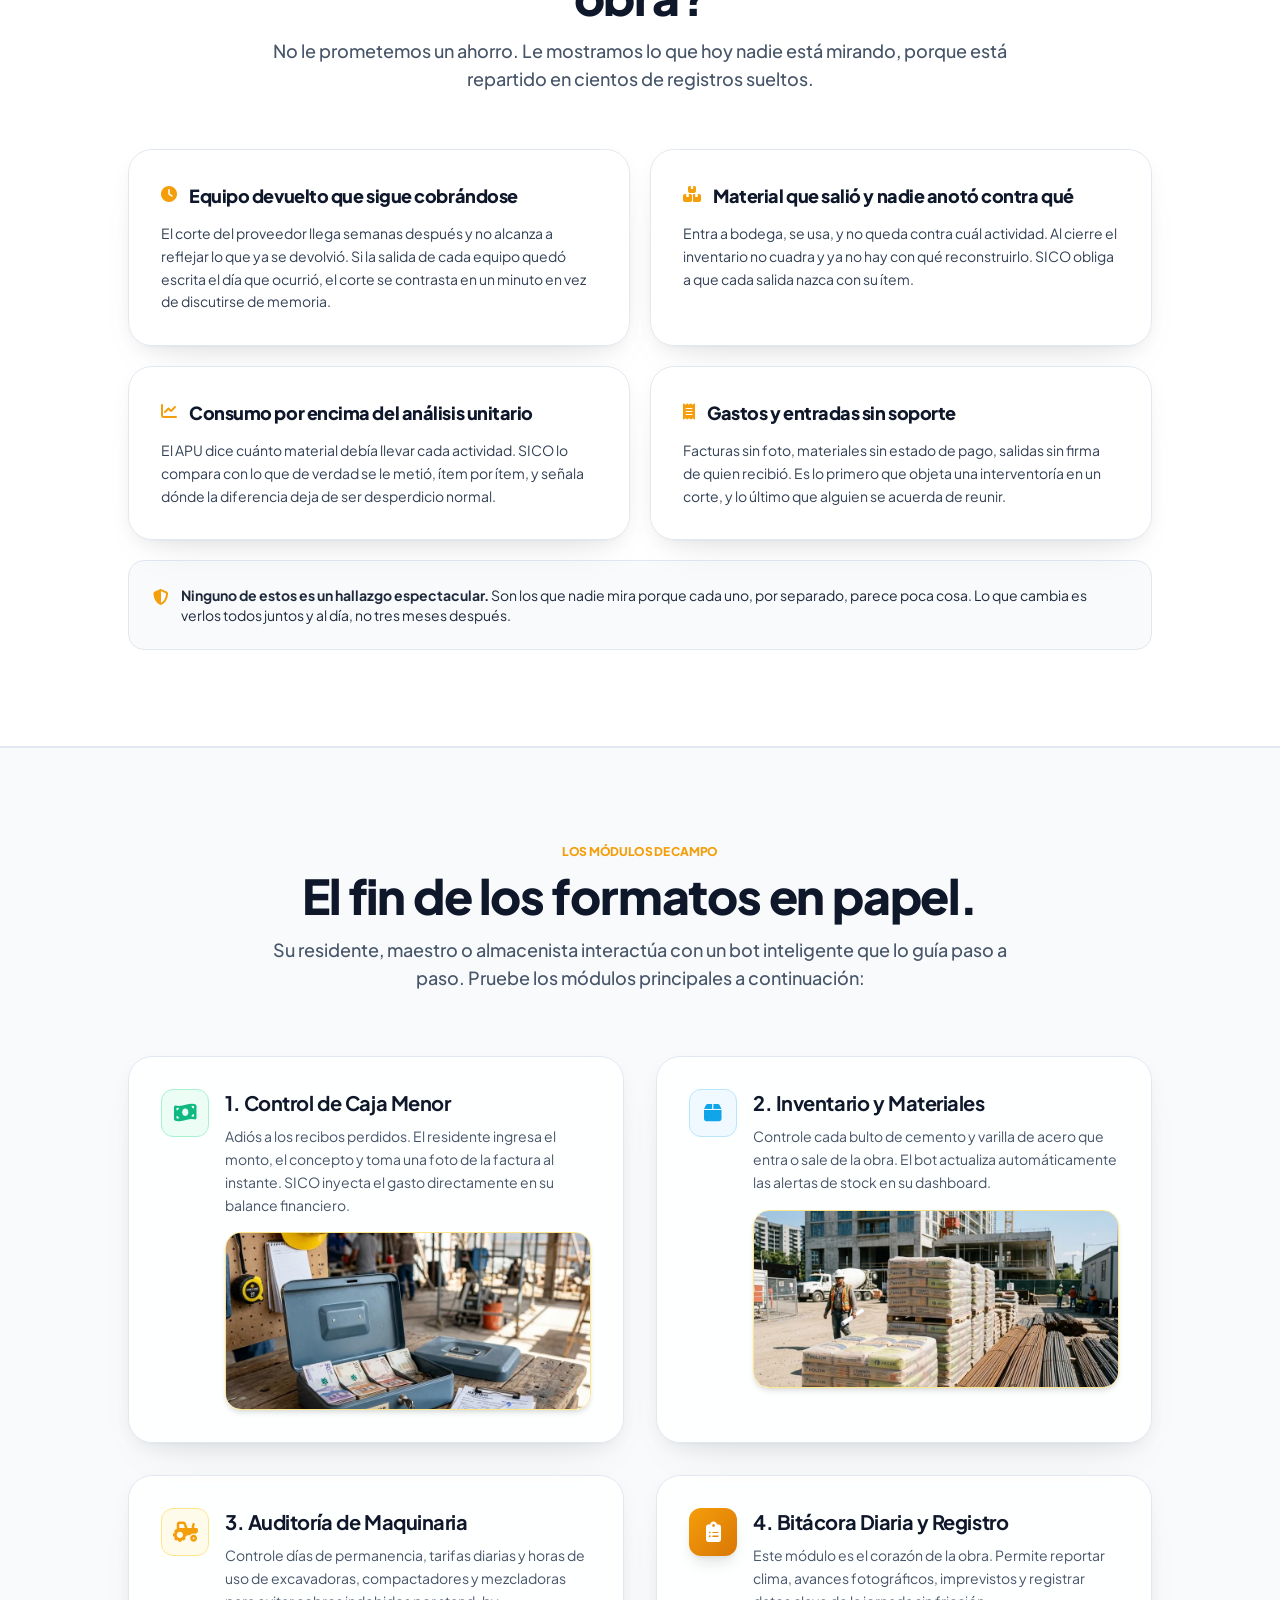
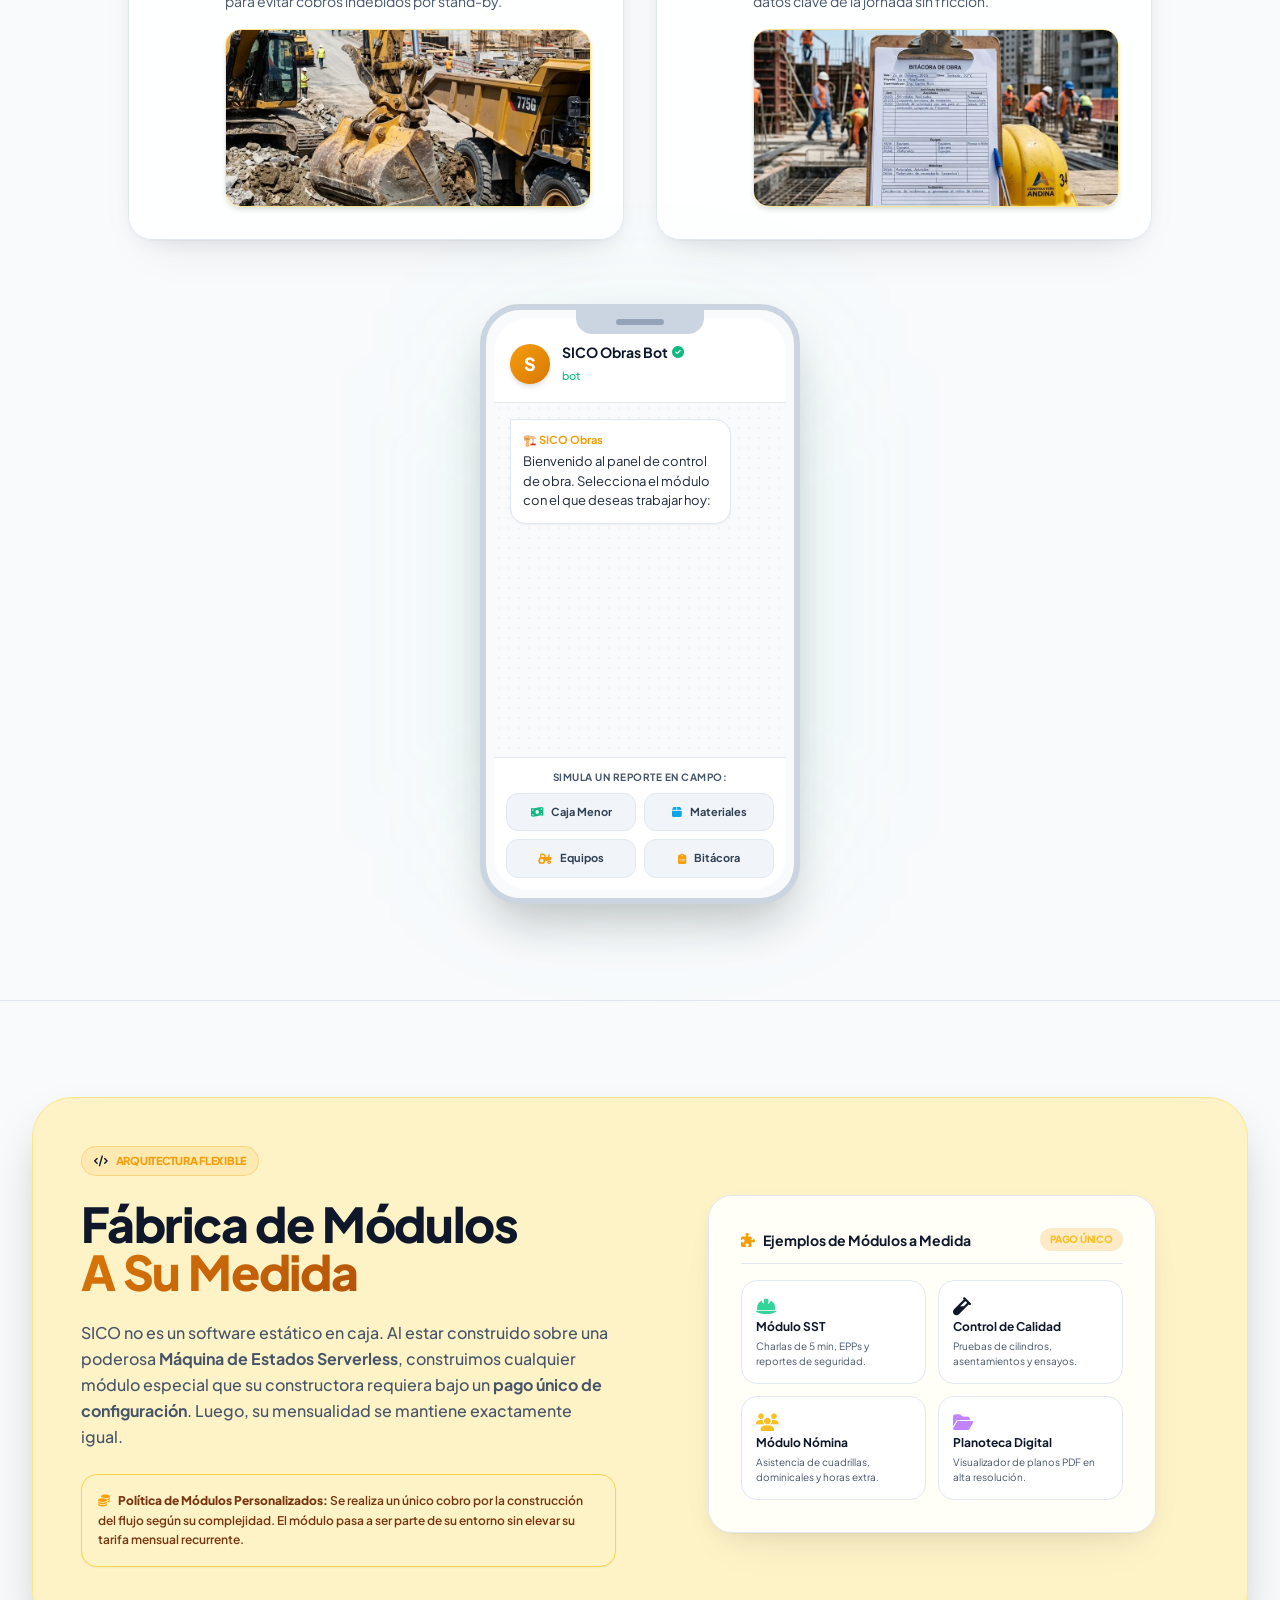
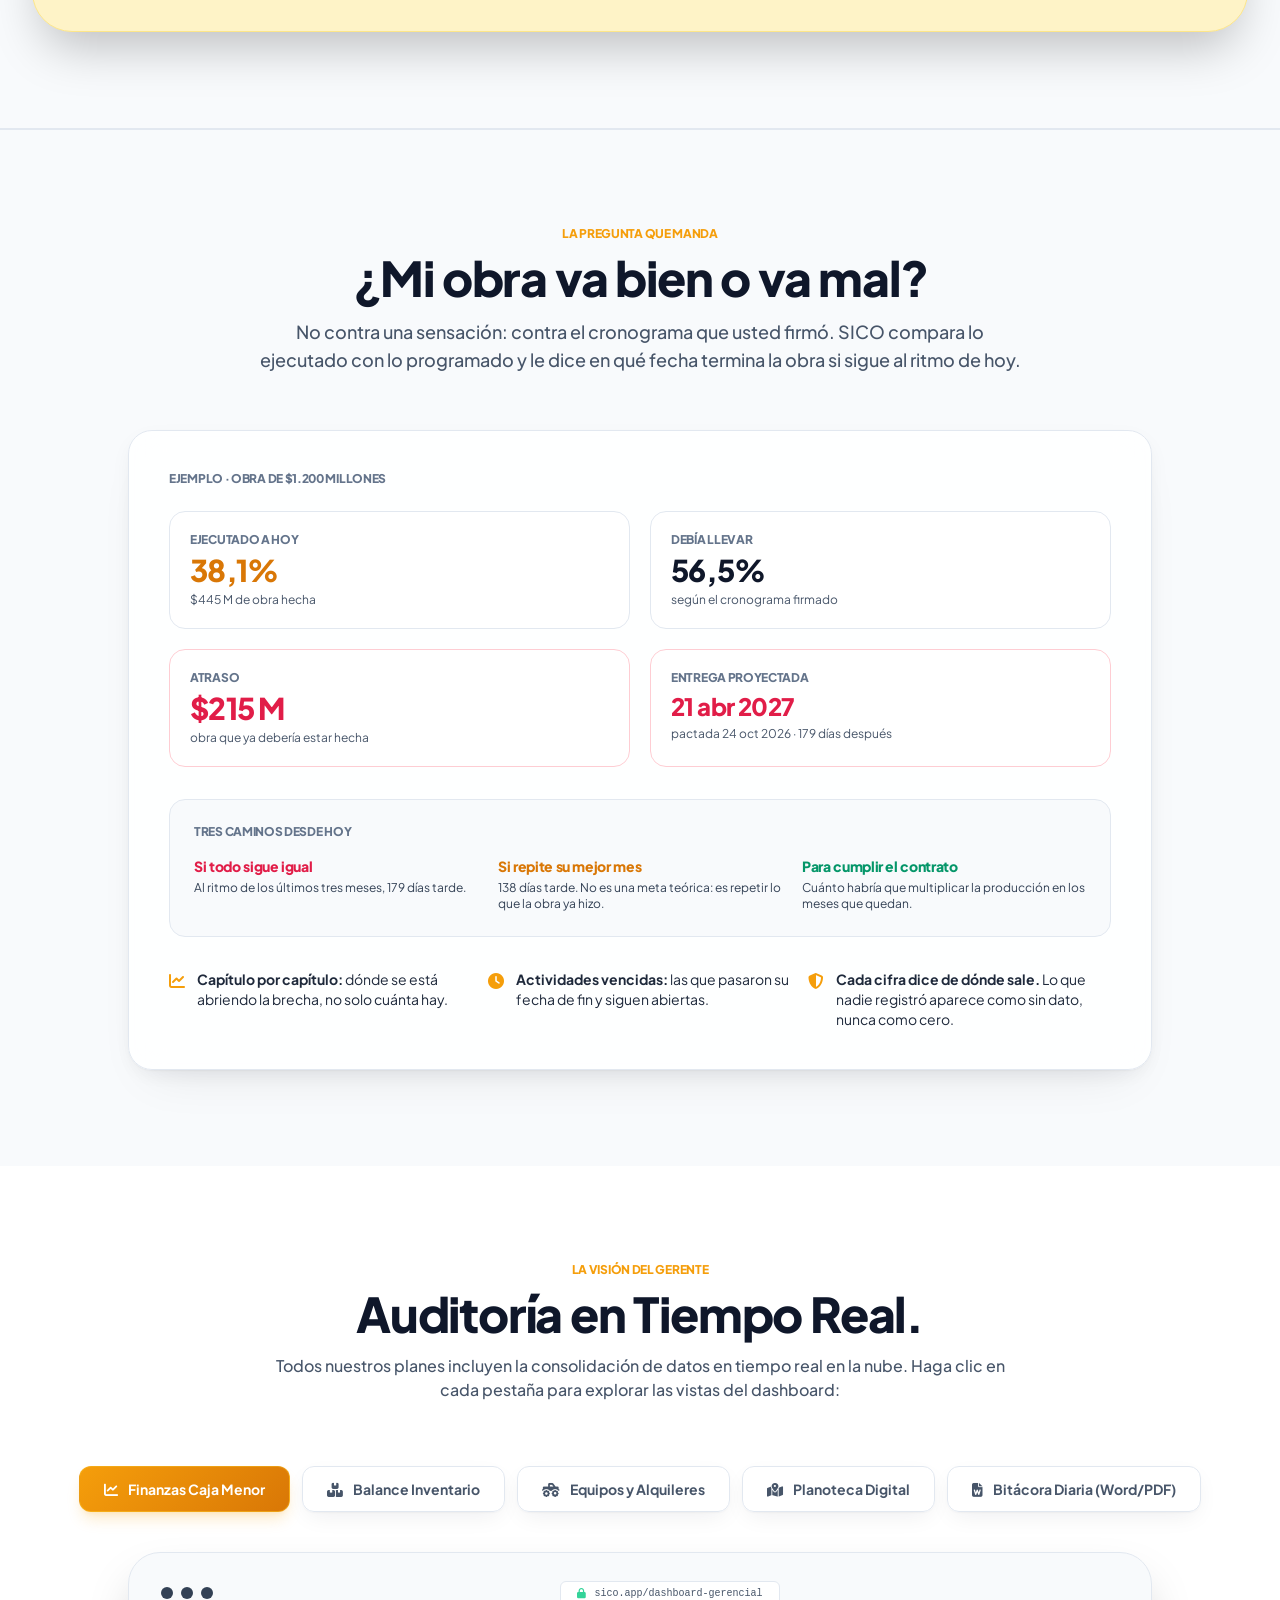
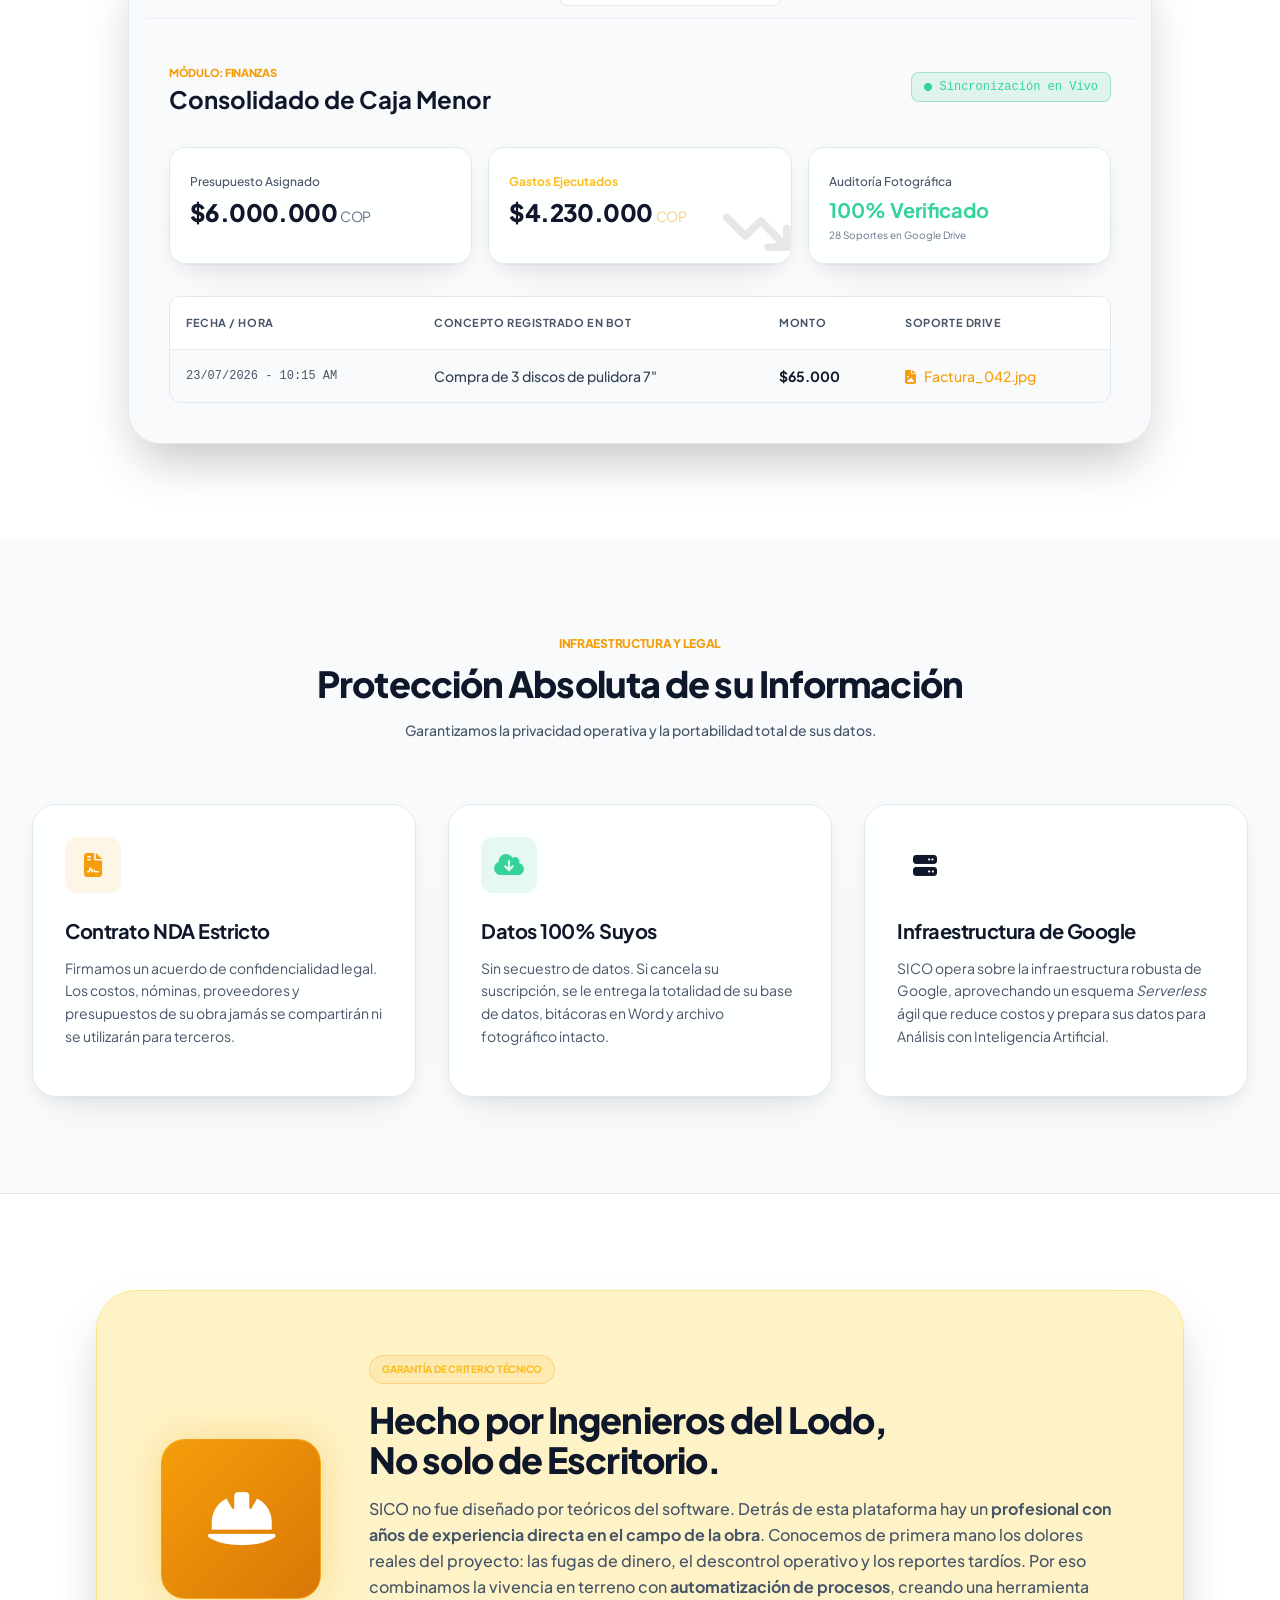
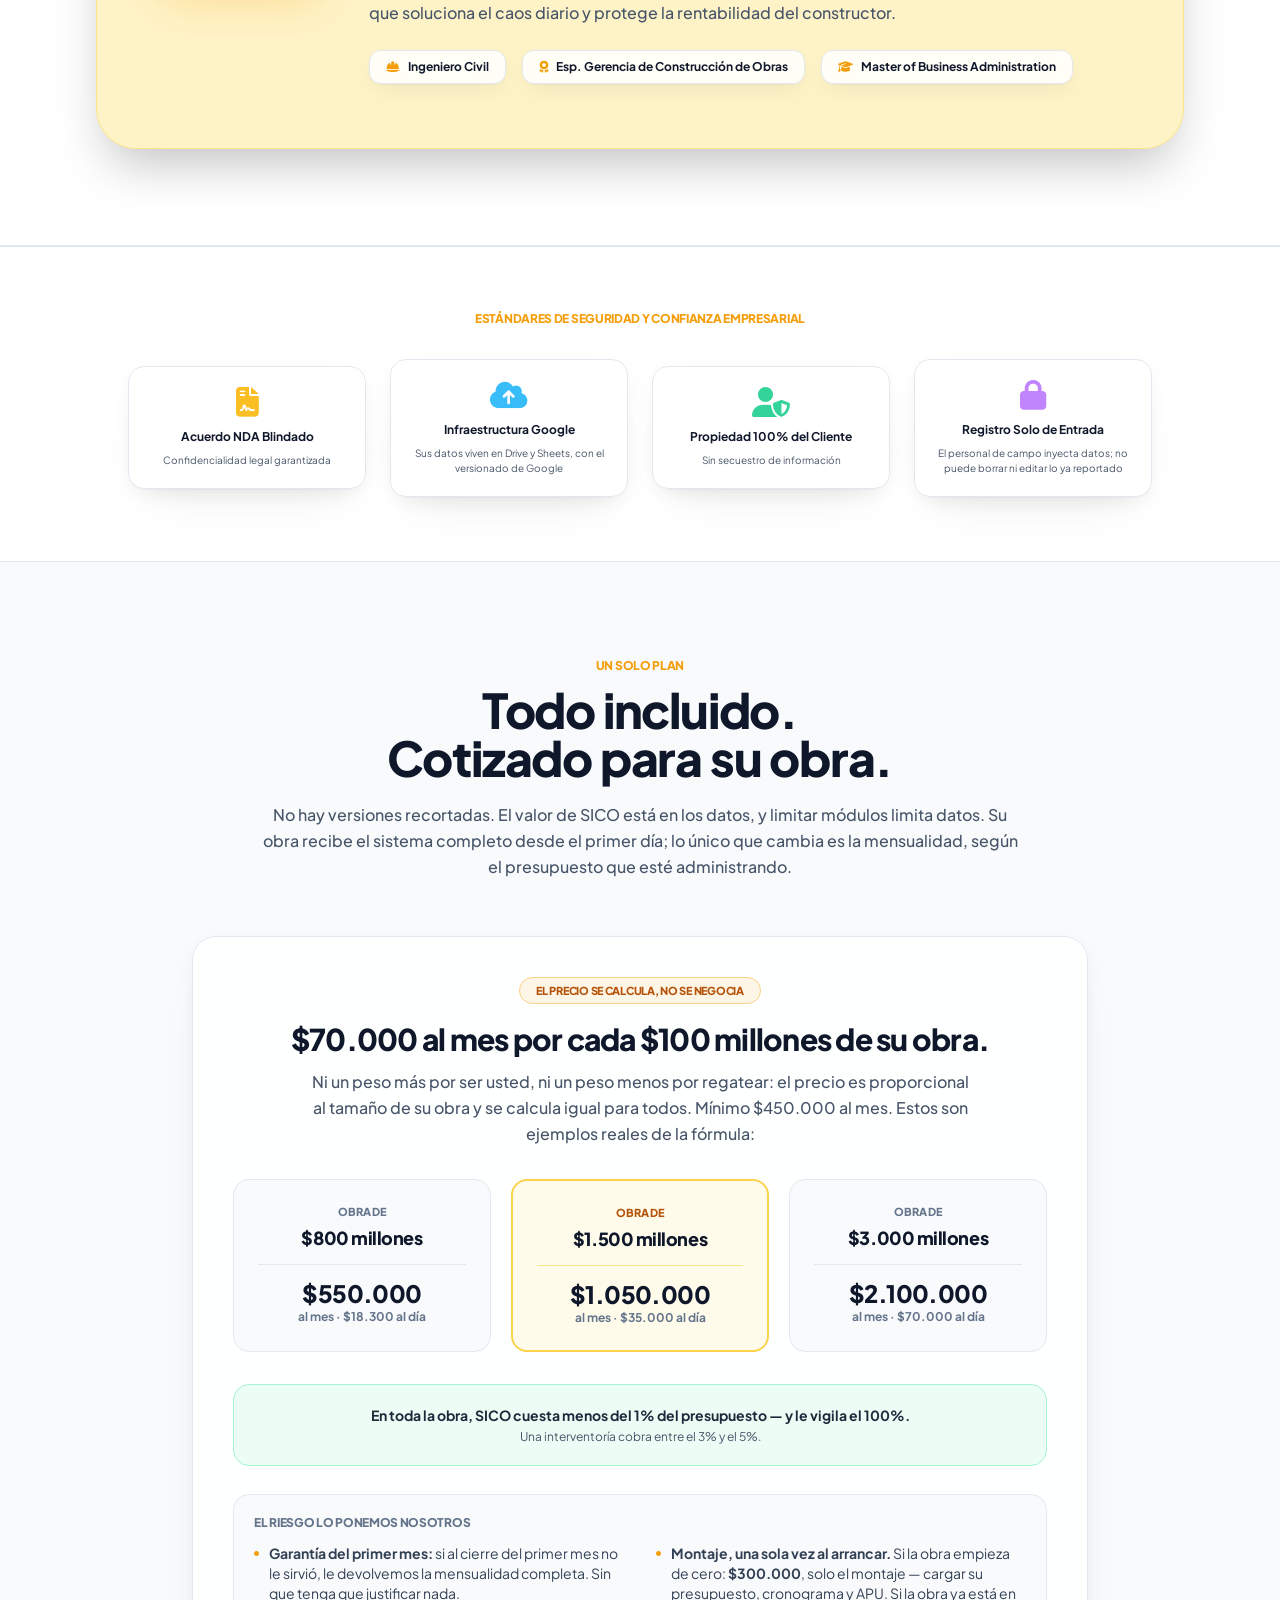
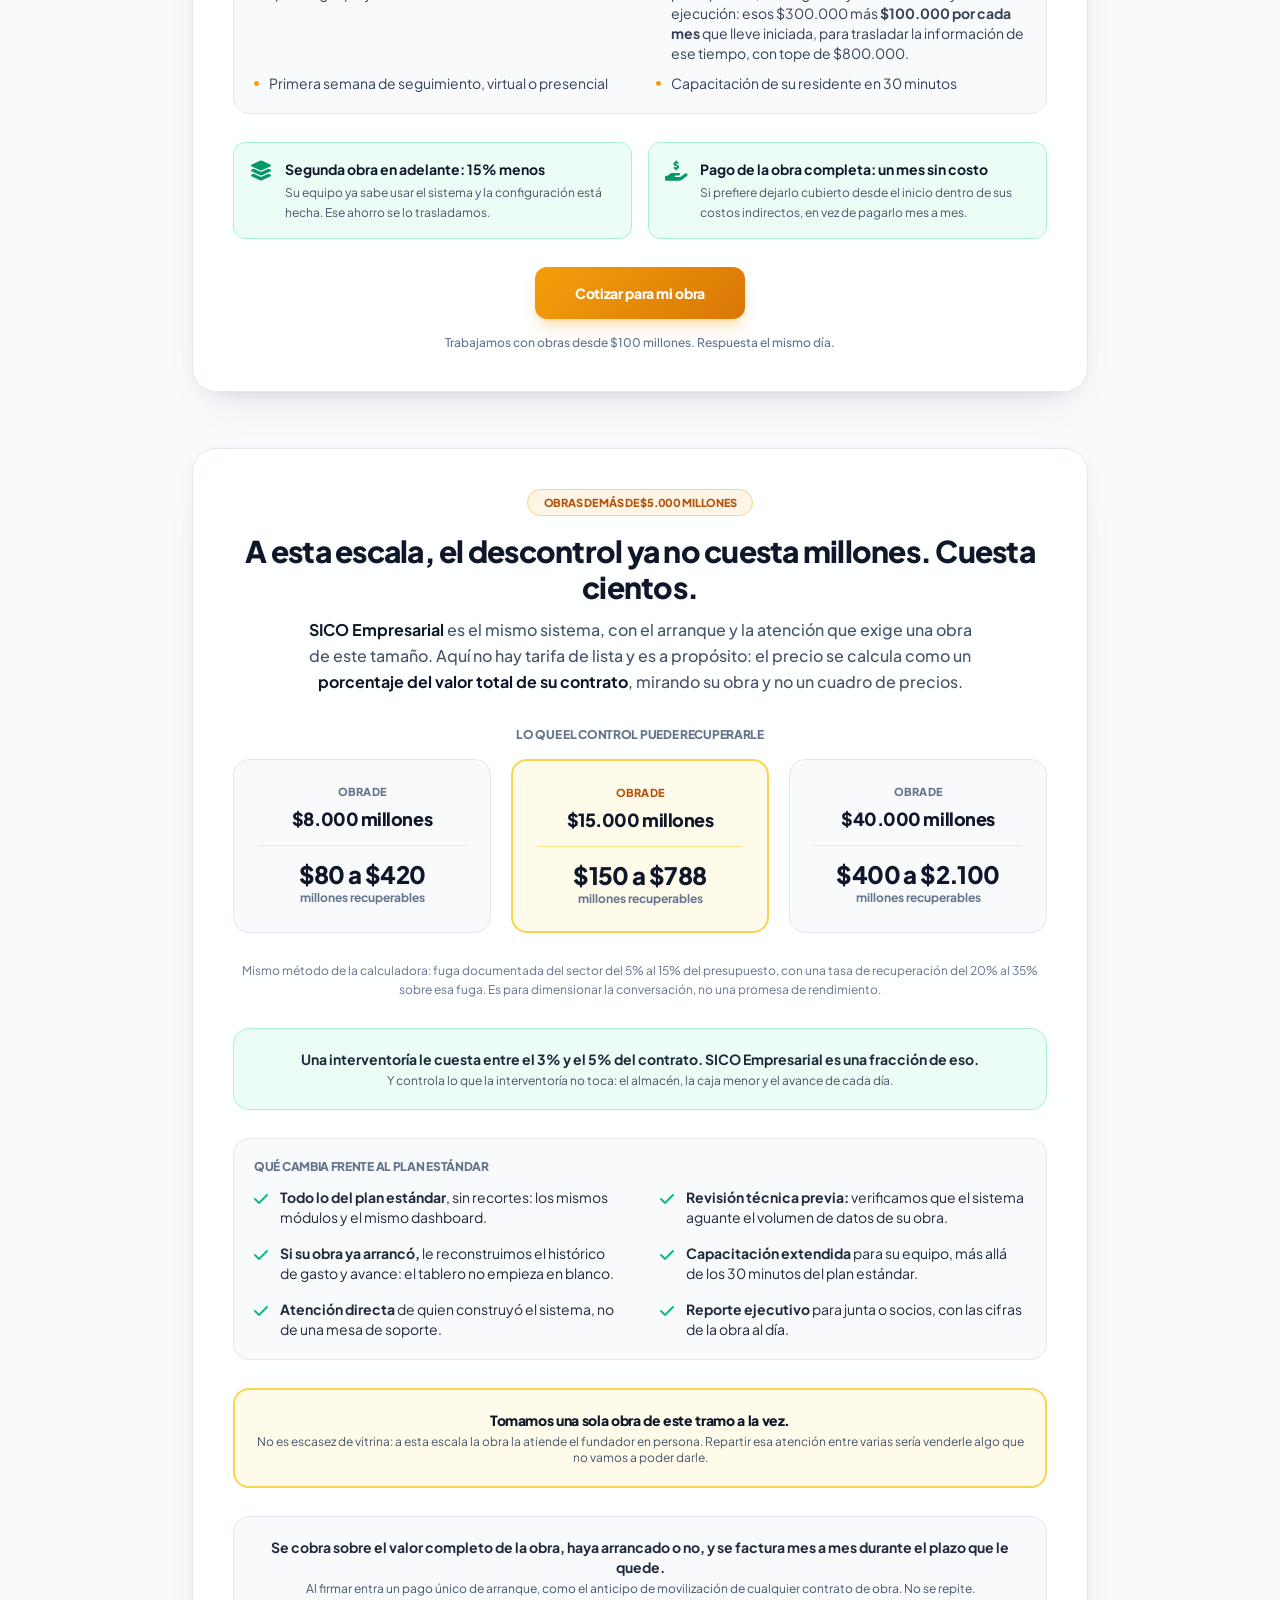
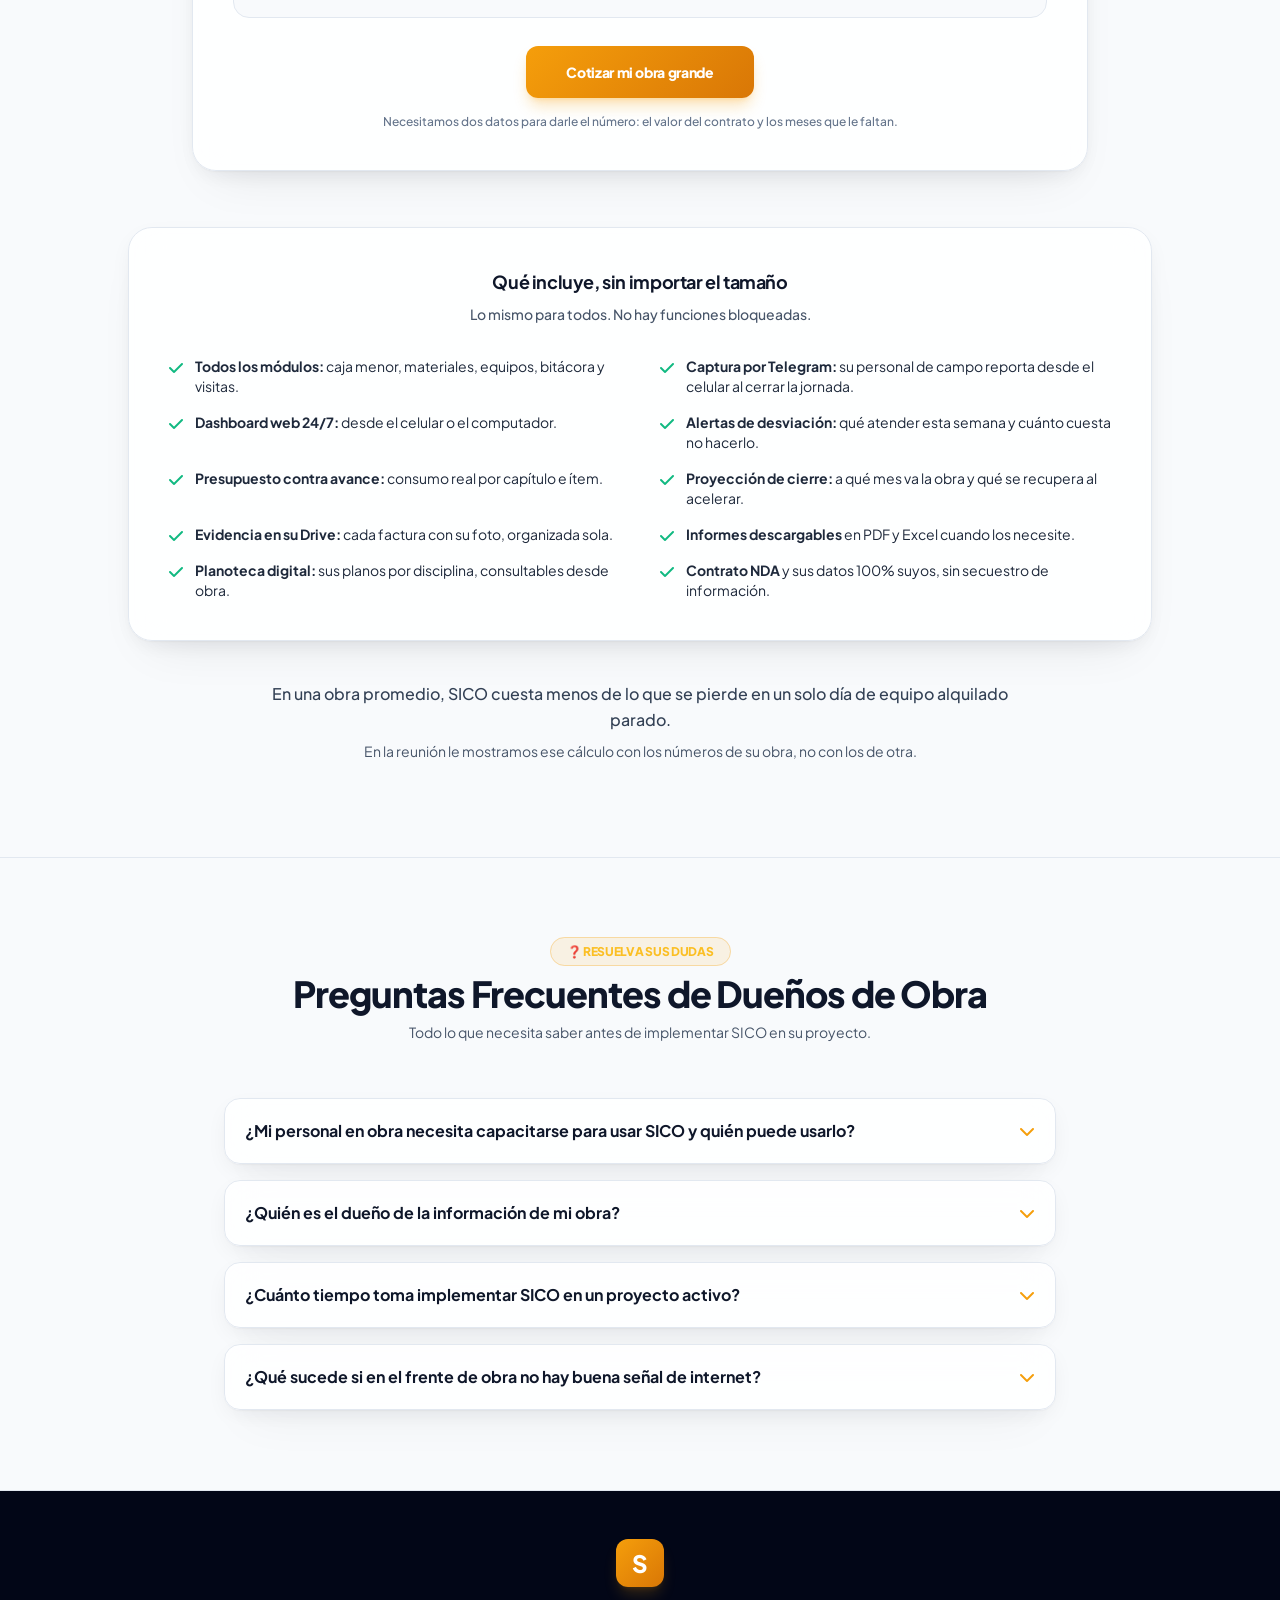
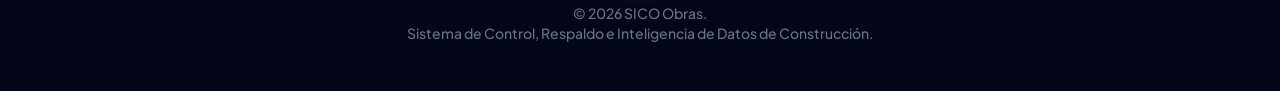
==== commit e475eb7e: "Web: el montaje se explica como dos casos, no como una formula corrida Precisado por Jesus: los $300" ====
--- a/index.html
+++ b/index.html
@@ -981,7 +981,7 @@
                             <div class="flex items-start gap-2.5"><i class="fa-solid fa-circle text-[5px] text-sico-accent mt-2"></i>
                                 <span class="text-sm text-slate-700"><strong>Garantía del primer mes:</strong> si al cierre del primer mes no le sirvió, le devolvemos la mensualidad completa. Sin que tenga que justificar nada.</span></div>
                             <div class="flex items-start gap-2.5"><i class="fa-solid fa-circle text-[5px] text-sico-accent mt-2"></i>
-                                <span class="text-sm text-slate-700"><strong>Montaje: $300.000 al arrancar</strong>, más $100.000 por cada mes que la obra ya lleve ejecutado, con tope de $800.000. Una sola vez. Cubre cargar su presupuesto, cronograma y APU, y reconstruir el histórico si la obra ya empezó.</span></div>
+                                <span class="text-sm text-slate-700"><strong>Montaje, una sola vez al arrancar.</strong> Si la obra empieza de cero: <strong>$300.000</strong>, solo el montaje — cargar su presupuesto, cronograma y APU. Si la obra ya está en ejecución: esos $300.000 más <strong>$100.000 por cada mes</strong> que lleve iniciada, para trasladar la información de ese tiempo, con tope de $800.000.</span></div>
                             <div class="flex items-start gap-2.5"><i class="fa-solid fa-circle text-[5px] text-sico-accent mt-2"></i>
                                 <span class="text-sm text-slate-700">Primera semana de seguimiento, virtual o presencial</span></div>
                             <div class="flex items-start gap-2.5"><i class="fa-solid fa-circle text-[5px] text-sico-accent mt-2"></i>
